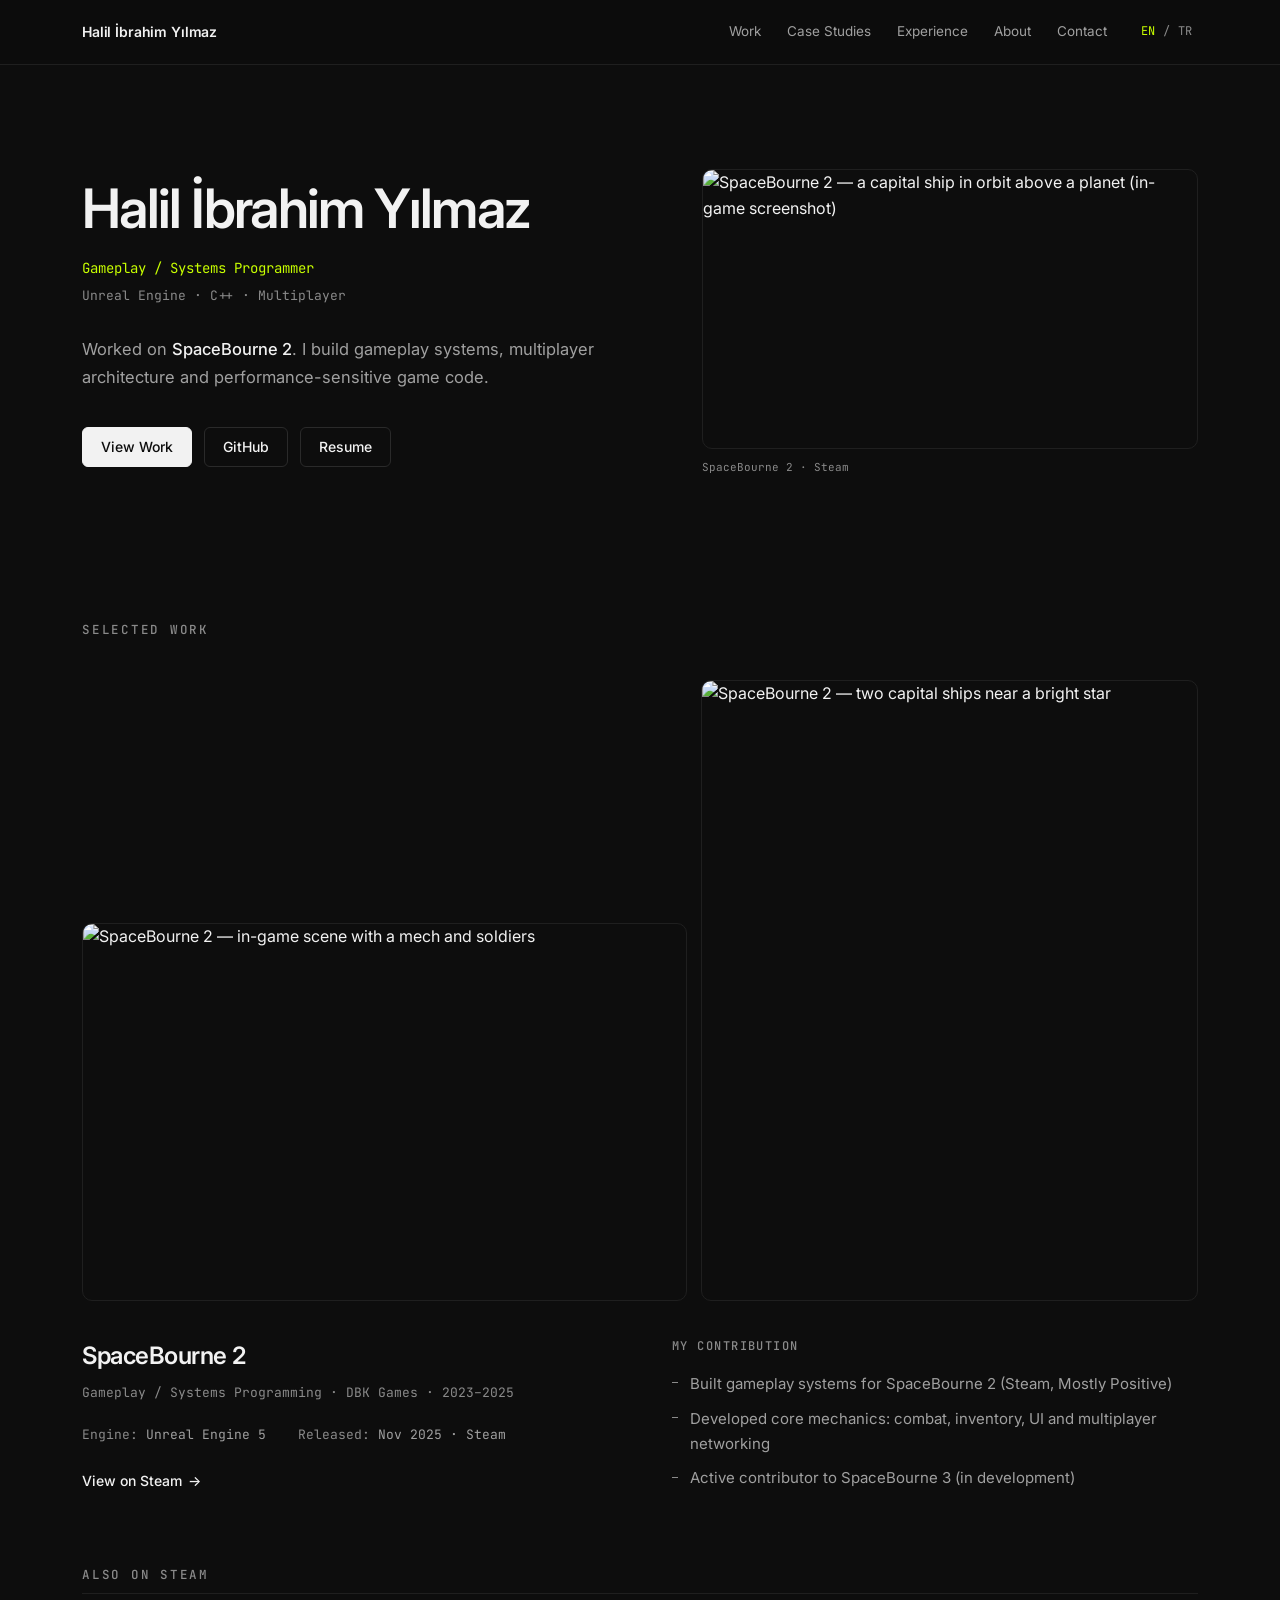
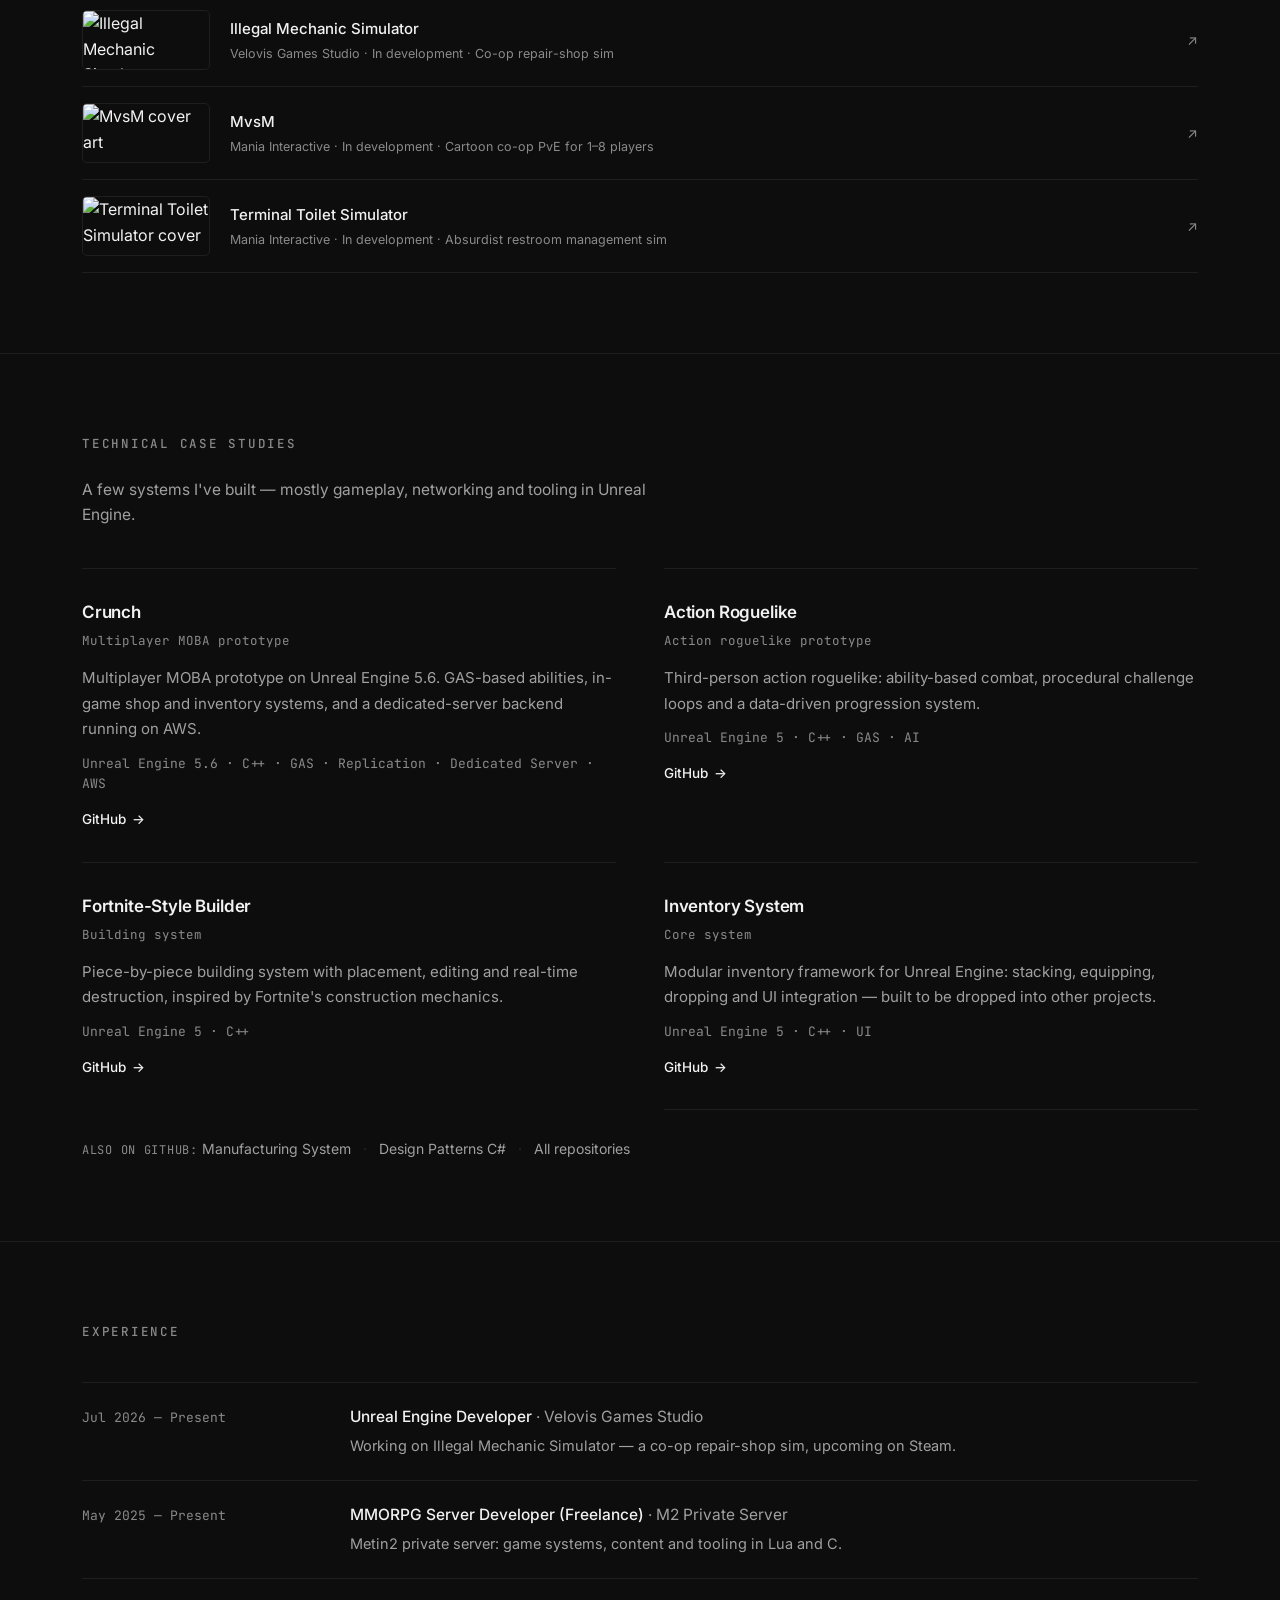
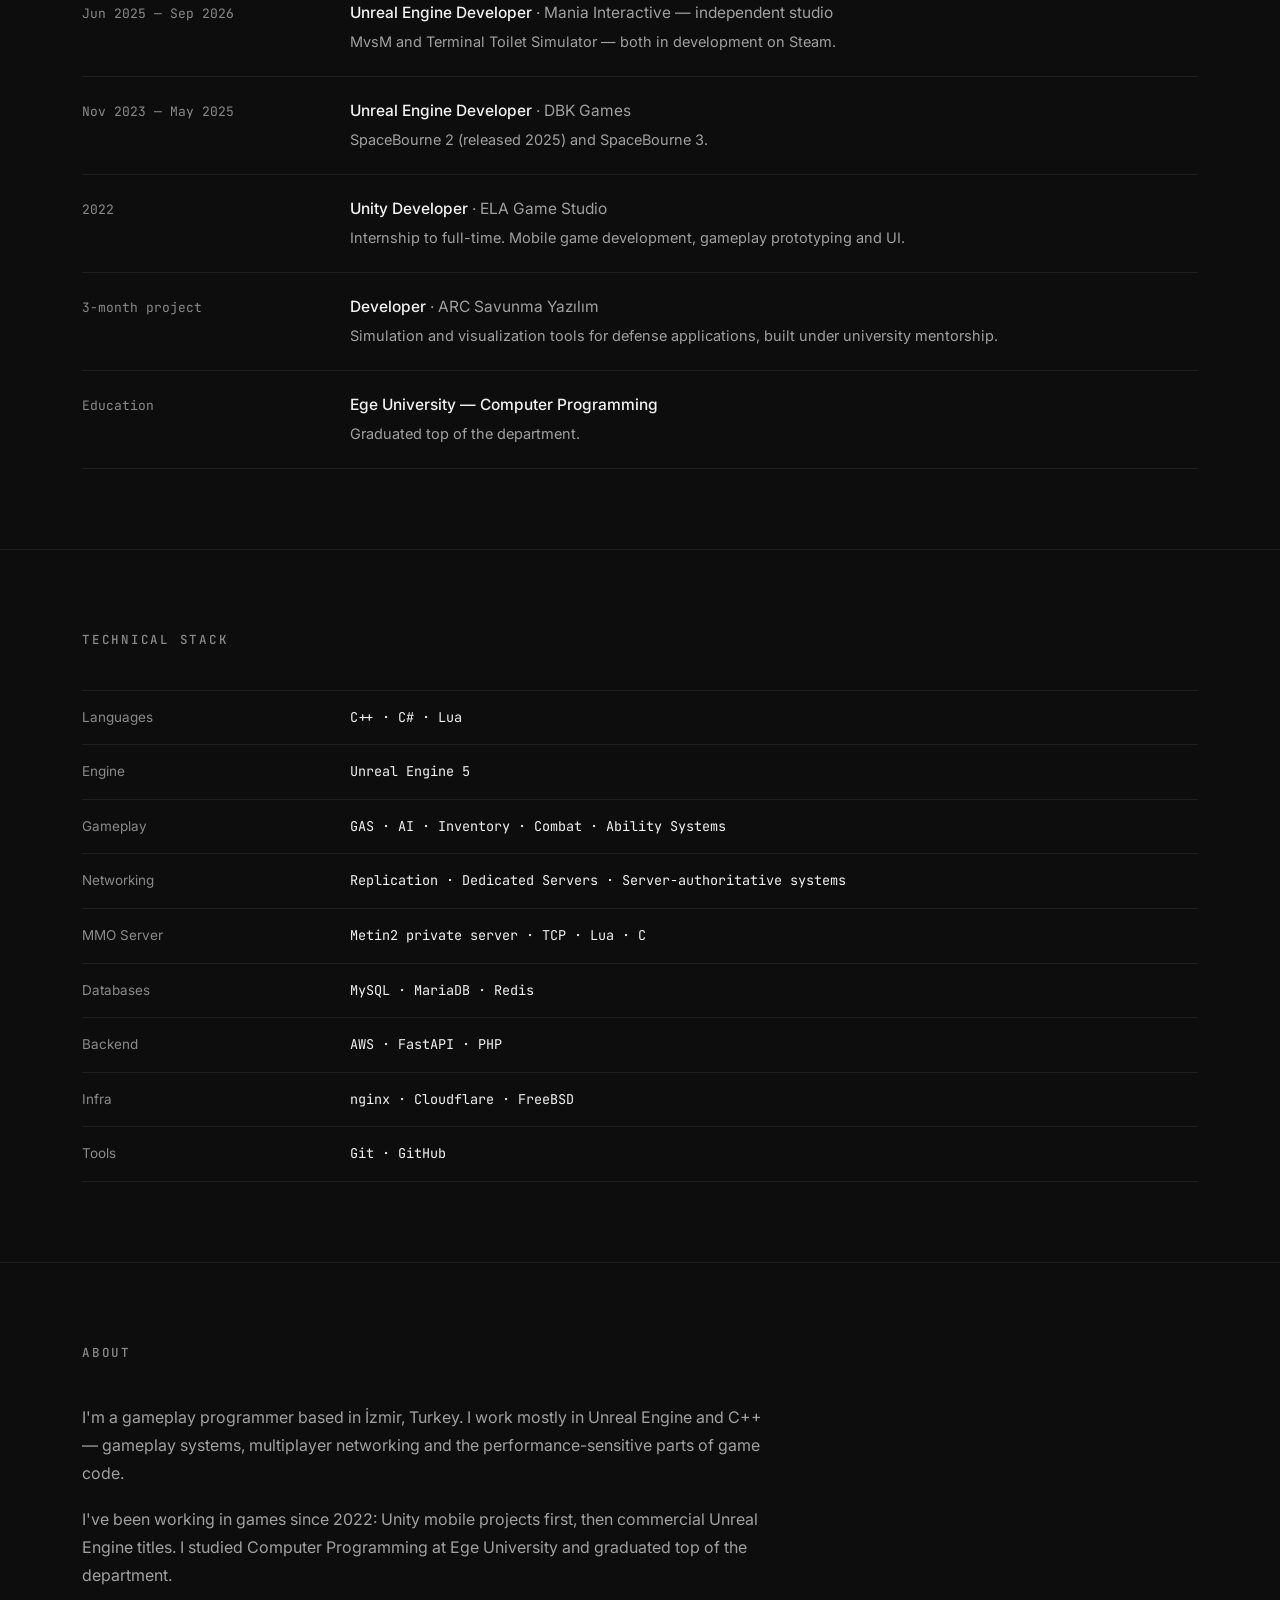
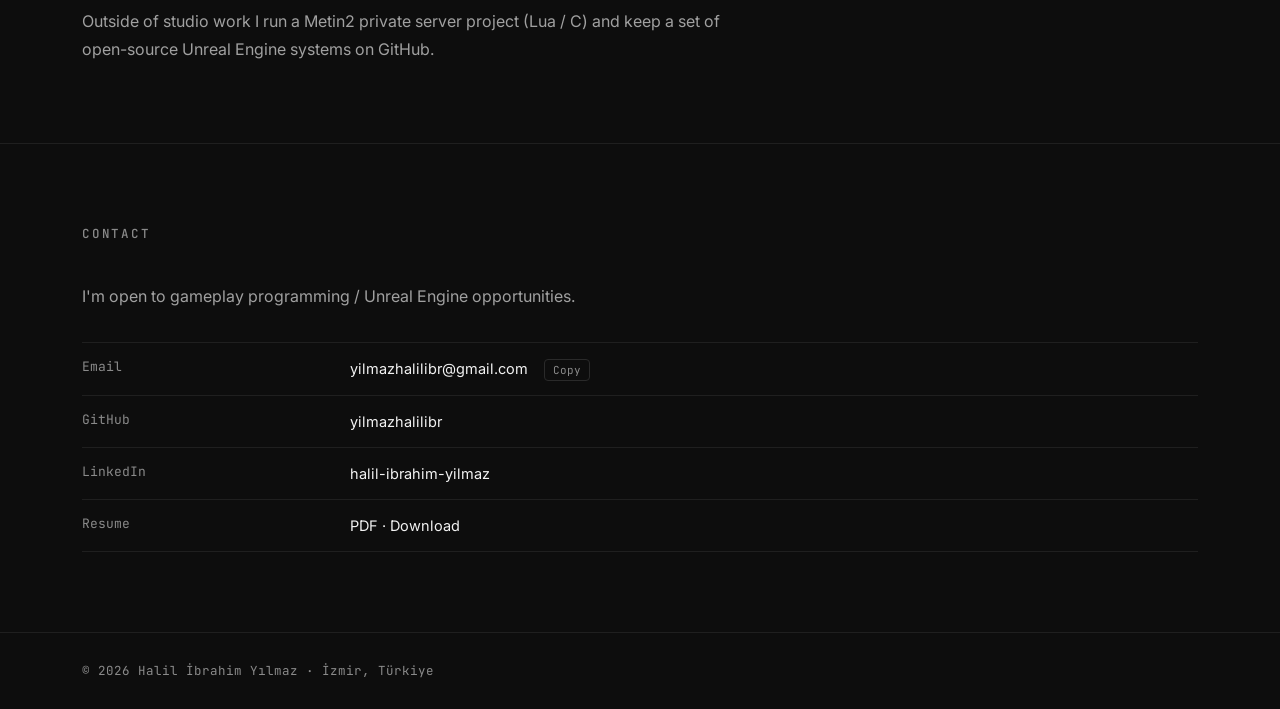
==== index.html @ 13ef5d4c "Polish: SB2 second screenshot, 2-col case grid, hover zoom, JSON-LD, theme-color - Featured work: ma" ====
<!DOCTYPE html>
<html lang="en">
<head>
<meta charset="UTF-8">
<meta name="viewport" content="width=device-width, initial-scale=1.0">
<meta name="theme-color" content="#0D0D0D">
<title>Halil İbrahim Yılmaz — Gameplay Programmer</title>
<meta name="description" content="Gameplay programmer focused on Unreal Engine and C++. Worked on SpaceBourne 2 — gameplay systems, multiplayer networking and performance-sensitive game code.">
<meta property="og:title" content="Halil İbrahim Yılmaz — Gameplay Programmer">
<meta property="og:description" content="Gameplay programmer focused on Unreal Engine and C++. Worked on SpaceBourne 2.">
<meta property="og:type" content="website">
<meta property="og:image" content="https://shared.akamai.steamstatic.com/store_item_assets/steam/apps/1646850/280f8cb615d6b02c93f31e5fdd9c8b34b7b03348/ss_280f8cb615d6b02c93f31e5fdd9c8b34b7b03348.1920x1080.jpg?t=1763489632">
<link rel="icon" href="assets/favicon.ico" sizes="any">
<link rel="icon" type="image/png" sizes="16x16" href="assets/favicon-16.png">
<link rel="icon" type="image/png" sizes="32x32" href="assets/favicon-32.png">
<link rel="icon" type="image/png" sizes="48x48" href="assets/favicon-48.png">
<link rel="icon" type="image/png" href="assets/favicon.png">
<link rel="preconnect" href="https://fonts.googleapis.com">
<link rel="preconnect" href="https://fonts.gstatic.com" crossorigin>
<link href="https://fonts.googleapis.com/css2?family=Inter:wght@400;500;600;700&family=JetBrains+Mono:wght@400;500&display=swap" rel="stylesheet">
<link rel="stylesheet" href="styles.css">
<script type="application/ld+json">
{
  "@context": "https://schema.org",
  "@type": "Person",
  "name": "Halil İbrahim Yılmaz",
  "alternateName": "yilmazhalilibr",
  "url": "https://yilmazhalilibr.github.io/WebSite/",
  "jobTitle": "Gameplay / Systems Programmer",
  "description": "Gameplay programmer focused on Unreal Engine and C++. Worked on SpaceBourne 2 — gameplay systems, multiplayer networking and performance-sensitive game code.",
  "address": { "@type": "PostalAddress", "addressLocality": "İzmir", "addressCountry": "TR" },
  "sameAs": [
    "https://github.com/yilmazhalilibr",
    "https://www.linkedin.com/in/halil-ibrahim-yilmaz-7a4629209/",
    "https://store.steampowered.com/app/1646850/SpaceBourne_2/"
  ],
  "knowsAbout": ["Unreal Engine","C++","Gameplay Systems","Multiplayer Networking","Dedicated Servers","Metin2 Private Server","Lua","MMORPG Server Development"],
  "alumniOf": { "@type": "CollegeOrUniversity", "name": "Ege University" },
  "worksFor": [
    { "@type": "Organization", "name": "Velovis Games Studio" },
    { "@type": "Organization", "name": "Mania Interactive" },
    { "@type": "Organization", "name": "DBK Games" }
  ]
}
</script>
</head>
<body>

<header class="site-header">
  <div class="container header-inner">
    <a class="brand" href="#top"><span class="brand-full">Halil İbrahim Yılmaz</span><span class="brand-short">HIY.</span></a>
    <nav class="site-nav" aria-label="Main">
      <a href="#work" data-i18n="nav_work">Work</a>
      <a href="#projects" class="hide-sm" data-i18n="nav_projects">Case Studies</a>
      <a href="#experience" class="hide-xs" data-i18n="nav_experience">Experience</a>
      <a href="#about" class="hide-sm" data-i18n="nav_about">About</a>
      <a href="#contact" data-i18n="nav_contact">Contact</a>
    </nav>
    <div class="lang-toggle" role="group" aria-label="Language">
      <button type="button" data-lang="en" class="active">EN</button>
      <span aria-hidden="true">/</span>
      <button type="button" data-lang="tr">TR</button>
    </div>
  </div>
</header>

<main id="top">

  <!-- ── HERO ─────────────────────────────────────────────────────────── -->
  <section class="hero">
    <div class="container hero-grid">
      <div class="hero-text">
        <h1>Halil İbrahim Yılmaz</h1>
        <p class="hero-role mono" data-i18n="hero_role">Gameplay / Systems Programmer</p>
        <p class="hero-tech mono" data-i18n="hero_tech">Unreal Engine · C++ · Multiplayer</p>
        <p class="hero-bio" data-i18n="hero_bio">Worked on <strong>SpaceBourne 2</strong>. I build gameplay systems, multiplayer architecture and performance-sensitive game code.</p>
        <div class="hero-actions">
          <a class="btn btn-primary" href="#work" data-i18n="cta_work">View Work</a>
          <a class="btn" href="https://github.com/yilmazhalilibr" target="_blank" rel="noopener">GitHub</a>
          <a class="btn" href="Halil_Ibrahim_YILMAZ_CV.pdf" download data-i18n="cta_resume">Resume</a>
        </div>
      </div>
      <figure class="hero-media">
        <img src="https://shared.akamai.steamstatic.com/store_item_assets/steam/apps/1646850/280f8cb615d6b02c93f31e5fdd9c8b34b7b03348/ss_280f8cb615d6b02c93f31e5fdd9c8b34b7b03348.1920x1080.jpg?t=1763489632"
             width="1920" height="1080" fetchpriority="high" decoding="async"
             alt="SpaceBourne 2 — a capital ship in orbit above a planet (in-game screenshot)">
        <figcaption class="mono">SpaceBourne 2 · Steam</figcaption>
      </figure>
    </div>
  </section>

  <!-- ── SELECTED WORK ────────────────────────────────────────────────── -->
  <section id="work" class="section">
    <div class="container">
      <h2 class="section-label mono" data-i18n="sec_work">Selected Work</h2>

      <article class="featured">
        <figure class="featured-media">
          <img class="fm-main" src="https://shared.akamai.steamstatic.com/store_item_assets/steam/apps/1646850/698686ceae7e4c4a62ace86067d8357656cdf722/ss_698686ceae7e4c4a62ace86067d8357656cdf722.1920x1080.jpg?t=1763489632"
               width="1920" height="1080" loading="lazy" decoding="async"
               alt="SpaceBourne 2 — in-game scene with a mech and soldiers">
          <img class="fm-sub" src="https://shared.akamai.steamstatic.com/store_item_assets/steam/apps/1646850/706c8ac872101e25af3ef3d9da2d03f8870c9cdc/ss_706c8ac872101e25af3ef3d9da2d03f8870c9cdc.1920x1080.jpg?t=1763489632"
               width="1920" height="1080" loading="lazy" decoding="async"
               alt="SpaceBourne 2 — two capital ships near a bright star">
        </figure>
        <div class="featured-body">
          <div class="featured-info">
            <h3>SpaceBourne 2</h3>
            <p class="featured-meta mono" data-i18n="sb2_meta">Gameplay / Systems Programming · DBK Games · 2023–2025</p>
            <dl class="facts">
              <div><dt class="mono" data-i18n="sb2_engine_l">Engine</dt><dd class="mono">Unreal Engine 5</dd></div>
              <div><dt class="mono" data-i18n="sb2_released_l">Released</dt><dd class="mono" data-i18n="sb2_released_v">Nov 2025 · Steam</dd></div>
            </dl>
            <a class="link-arrow" href="https://store.steampowered.com/app/1646850/SpaceBourne_2/" target="_blank" rel="noopener" data-i18n="sb2_link">View on Steam</a>
          </div>
          <div class="contrib">
            <h4 class="mono" data-i18n="sb2_contrib_head">My contribution</h4>
            <ul>
              <li data-i18n="sb2_c1">Built gameplay systems for SpaceBourne 2 (Steam, Mostly Positive)</li>
              <li data-i18n="sb2_c2">Developed core mechanics: combat, inventory, UI and multiplayer networking</li>
              <li data-i18n="sb2_c3">Active contributor to SpaceBourne 3 (in development)</li>
            </ul>
          </div>
        </div>
      </article>

      <h3 class="subhead mono" data-i18n="also_head">Also on Steam</h3>
      <ul class="title-list">
        <li>
          <a href="https://store.steampowered.com/app/4973030/Illegal_Mechanic_Simulator/" target="_blank" rel="noopener">
            <img src="https://shared.akamai.steamstatic.com/store_item_assets/steam/apps/4973030/8934e89377566cc130dd0373a39d4a4f5fb45e88/header.jpg?t=1785529295"
                 width="460" height="215" loading="lazy" decoding="async" alt="Illegal Mechanic Simulator cover art">
            <span>
              <span class="tl-name">Illegal Mechanic Simulator</span>
              <span class="tl-meta" data-i18n="ims_meta">Velovis Games Studio · In development · Co-op repair-shop sim</span>
            </span>
            <span class="tl-arrow" aria-hidden="true">↗</span>
          </a>
        </li>
        <li>
          <a href="https://store.steampowered.com/app/1289320/MvsM/" target="_blank" rel="noopener">
            <img src="https://shared.fastly.steamstatic.com/store_item_assets/steam/apps/1289320/header.jpg?t=1759434138"
                 width="460" height="215" loading="lazy" decoding="async" alt="MvsM cover art">
            <span>
              <span class="tl-name">MvsM</span>
              <span class="tl-meta" data-i18n="mvsm_meta">Mania Interactive · In development · Cartoon co-op PvE for 1–8 players</span>
            </span>
            <span class="tl-arrow" aria-hidden="true">↗</span>
          </a>
        </li>
        <li>
          <a href="https://store.steampowered.com/app/3314740/Terminal_Toilet_Simulator/" target="_blank" rel="noopener">
            <img src="https://shared.fastly.steamstatic.com/store_item_assets/steam/apps/3314740/fca627860815ad95f1a17a75e7100dea9e26b405/header.jpg?t=1760650003"
                 width="460" height="215" loading="lazy" decoding="async" alt="Terminal Toilet Simulator cover art">
            <span>
              <span class="tl-name">Terminal Toilet Simulator</span>
              <span class="tl-meta" data-i18n="tts_meta">Mania Interactive · In development · Absurdist restroom management sim</span>
            </span>
            <span class="tl-arrow" aria-hidden="true">↗</span>
          </a>
        </li>
      </ul>
    </div>
  </section>

  <!-- ── TECHNICAL CASE STUDIES ───────────────────────────────────────── -->
  <section id="projects" class="section">
    <div class="container">
      <h2 class="section-label mono" data-i18n="sec_cases">Technical Case Studies</h2>
      <p class="cases-intro" data-i18n="cases_intro">A few systems I've built — mostly gameplay, networking and tooling in Unreal Engine.</p>
      <div class="cases-grid">

      <article class="case">
        <div class="case-head">
          <h3>Crunch</h3>
          <p class="case-cat mono" data-i18n="case_cat_1">Multiplayer MOBA prototype</p>
        </div>
        <div class="case-body">
          <p class="case-desc" data-i18n="case_d1">Multiplayer MOBA prototype on Unreal Engine 5.6. GAS-based abilities, in-game shop and inventory systems, and a dedicated-server backend running on AWS.</p>
          <p class="case-tech mono">Unreal Engine 5.6 · C++ · GAS · Replication · Dedicated Server · AWS</p>
          <a class="link-arrow" href="https://github.com/yilmazhalilibr/Crunch" target="_blank" rel="noopener">GitHub</a>
        </div>
      </article>

      <article class="case">
        <div class="case-head">
          <h3>Action Roguelike</h3>
          <p class="case-cat mono" data-i18n="case_cat_2">Action roguelike prototype</p>
        </div>
        <div class="case-body">
          <p class="case-desc" data-i18n="case_d2">Third-person action roguelike: ability-based combat, procedural challenge loops and a data-driven progression system.</p>
          <p class="case-tech mono">Unreal Engine 5 · C++ · GAS · AI</p>
          <a class="link-arrow" href="https://github.com/yilmazhalilibr/Unreal_ActionRoguelike" target="_blank" rel="noopener">GitHub</a>
        </div>
      </article>

      <article class="case">
        <div class="case-head">
          <h3>Fortnite-Style Builder</h3>
          <p class="case-cat mono" data-i18n="case_cat_3">Building system</p>
        </div>
        <div class="case-body">
          <p class="case-desc" data-i18n="case_d3">Piece-by-piece building system with placement, editing and real-time destruction, inspired by Fortnite's construction mechanics.</p>
          <p class="case-tech mono">Unreal Engine 5 · C++</p>
          <a class="link-arrow" href="https://github.com/yilmazhalilibr/Unreal_Building" target="_blank" rel="noopener">GitHub</a>
        </div>
      </article>

      <article class="case">
        <div class="case-head">
          <h3>Inventory System</h3>
          <p class="case-cat mono" data-i18n="case_cat_4">Core system</p>
        </div>
        <div class="case-body">
          <p class="case-desc" data-i18n="case_d4">Modular inventory framework for Unreal Engine: stacking, equipping, dropping and UI integration — built to be dropped into other projects.</p>
          <p class="case-tech mono">Unreal Engine 5 · C++ · UI</p>
          <a class="link-arrow" href="https://github.com/yilmazhalilibr/Unreal_Inventory" target="_blank" rel="noopener">GitHub</a>
        </div>
      </article>
      </div>

      <p class="more">
        <span class="mono" data-i18n="more_label">Also on GitHub:</span>
        <a href="https://github.com/yilmazhalilibr/Unreal_ManufactureRepo" target="_blank" rel="noopener" data-i18n="more_1">Manufacturing System</a>
        <span aria-hidden="true">·</span>
        <a href="https://github.com/yilmazhalilibr/DesignPatterns" target="_blank" rel="noopener" data-i18n="more_2">Design Patterns C#</a>
        <span aria-hidden="true">·</span>
        <a href="https://github.com/yilmazhalilibr?tab=repositories" target="_blank" rel="noopener" data-i18n="more_all">All repositories</a>
      </p>
    </div>
  </section>

  <!-- ── EXPERIENCE ───────────────────────────────────────────────────── -->
  <section id="experience" class="section">
    <div class="container">
      <h2 class="section-label mono" data-i18n="sec_xp">Experience</h2>
      <ul class="xp-list">
        <li class="xp">
          <p class="xp-when mono" data-i18n="xp1_when">Jul 2026 — Present</p>
          <div>
            <h3 class="xp-role"><span data-i18n="xp1_role">Unreal Engine Developer</span> <span class="org">· <span data-i18n="xp1_org">Velovis Games Studio</span></span></h3>
            <p class="xp-desc" data-i18n="xp1_desc">Working on Illegal Mechanic Simulator — a co-op repair-shop sim, upcoming on Steam.</p>
          </div>
        </li>
        <li class="xp">
          <p class="xp-when mono" data-i18n="xp2_when">May 2025 — Present</p>
          <div>
            <h3 class="xp-role"><span data-i18n="xp2_role">MMORPG Server Developer (Freelance)</span> <span class="org">· <span data-i18n="xp2_org">M2 Private Server</span></span></h3>
            <p class="xp-desc" data-i18n="xp2_desc">Metin2 private server: game systems, content and tooling in Lua and C.</p>
          </div>
        </li>
        <li class="xp">
          <p class="xp-when mono" data-i18n="xp3_when">Jun 2025 — Sep 2026</p>
          <div>
            <h3 class="xp-role"><span data-i18n="xp3_role">Unreal Engine Developer</span> <span class="org">· <span data-i18n="xp3_org">Mania Interactive — independent studio</span></span></h3>
            <p class="xp-desc" data-i18n="xp3_desc">MvsM and Terminal Toilet Simulator — both in development on Steam.</p>
          </div>
        </li>
        <li class="xp">
          <p class="xp-when mono" data-i18n="xp4_when">Nov 2023 — May 2025</p>
          <div>
            <h3 class="xp-role"><span data-i18n="xp4_role">Unreal Engine Developer</span> <span class="org">· <span data-i18n="xp4_org">DBK Games</span></span></h3>
            <p class="xp-desc" data-i18n="xp4_desc">SpaceBourne 2 (released 2025) and SpaceBourne 3.</p>
          </div>
        </li>
        <li class="xp">
          <p class="xp-when mono">2022</p>
          <div>
            <h3 class="xp-role"><span data-i18n="xp5_role">Unity Developer</span> <span class="org">· <span data-i18n="xp5_org">ELA Game Studio</span></span></h3>
            <p class="xp-desc" data-i18n="xp5_desc">Internship to full-time. Mobile game development, gameplay prototyping and UI.</p>
          </div>
        </li>
        <li class="xp">
          <p class="xp-when mono" data-i18n="xp6_when">3-month project</p>
          <div>
            <h3 class="xp-role"><span data-i18n="xp6_role">Developer</span> <span class="org">· <span data-i18n="xp6_org">ARC Savunma Yazılım</span></span></h3>
            <p class="xp-desc" data-i18n="xp6_desc">Simulation and visualization tools for defense applications, built under university mentorship.</p>
          </div>
        </li>
        <li class="xp">
          <p class="xp-when mono" data-i18n="xp_edu_when">Education</p>
          <div>
            <h3 class="xp-role"><span data-i18n="xp_edu_role">Ege University — Computer Programming</span></h3>
            <p class="xp-desc" data-i18n="xp_edu_desc">Graduated top of the department.</p>
          </div>
        </li>
      </ul>
    </div>
  </section>

  <!-- ── TECHNICAL STACK ──────────────────────────────────────────────── -->
  <section id="stack" class="section">
    <div class="container">
      <h2 class="section-label mono" data-i18n="sec_stack">Technical Stack</h2>
      <dl class="stack">
        <div><dt data-i18n="stack_lang">Languages</dt><dd class="mono">C++ · C# · Lua</dd></div>
        <div><dt data-i18n="stack_engine">Engine</dt><dd class="mono">Unreal Engine 5</dd></div>
        <div><dt data-i18n="stack_gameplay">Gameplay</dt><dd class="mono">GAS · AI · Inventory · Combat · Ability Systems</dd></div>
        <div><dt data-i18n="stack_net">Networking</dt><dd class="mono">Replication · Dedicated Servers · Server-authoritative systems</dd></div>
        <div><dt data-i18n="stack_mmo">MMO Server</dt><dd class="mono">Metin2 private server · TCP · Lua · C</dd></div>
        <div><dt data-i18n="stack_db">Databases</dt><dd class="mono">MySQL · MariaDB · Redis</dd></div>
        <div><dt data-i18n="stack_backend">Backend</dt><dd class="mono">AWS · FastAPI · PHP</dd></div>
        <div><dt data-i18n="stack_infra">Infra</dt><dd class="mono">nginx · Cloudflare · FreeBSD</dd></div>
        <div><dt data-i18n="stack_tools">Tools</dt><dd class="mono">Git · GitHub</dd></div>
      </dl>
    </div>
  </section>

  <!-- ── ABOUT ────────────────────────────────────────────────────────── -->
  <section id="about" class="section">
    <div class="container">
      <h2 class="section-label mono" data-i18n="sec_about">About</h2>
      <div class="about">
        <p data-i18n="about_p1">I'm a gameplay programmer based in İzmir, Turkey. I work mostly in Unreal Engine and C++ — gameplay systems, multiplayer networking and the performance-sensitive parts of game code.</p>
        <p data-i18n="about_p2">I've been working in games since 2022: Unity mobile projects first, then commercial Unreal Engine titles. I studied Computer Programming at Ege University and graduated top of the department.</p>
        <p data-i18n="about_p3">Outside of studio work I run a Metin2 private server project (Lua / C) and keep a set of open-source Unreal Engine systems on GitHub.</p>
      </div>
    </div>
  </section>

  <!-- ── CONTACT ──────────────────────────────────────────────────────── -->
  <section id="contact" class="section">
    <div class="container">
      <h2 class="section-label mono" data-i18n="sec_contact">Contact</h2>
      <p class="contact-intro" data-i18n="contact_intro">I'm open to gameplay programming / Unreal Engine opportunities.</p>
      <ul class="contact-list">
        <li>
          <span class="lbl mono" data-i18n="contact_email">Email</span>
          <span class="val"><a href="mailto:yilmazhalilibr@gmail.com">yilmazhalilibr@gmail.com</a>
            <button type="button" id="copy-email" class="copy-btn mono" data-i18n="copy_btn">Copy</button></span>
        </li>
        <li>
          <span class="lbl mono">GitHub</span>
          <span class="val"><a href="https://github.com/yilmazhalilibr" target="_blank" rel="noopener">yilmazhalilibr</a></span>
        </li>
        <li>
          <span class="lbl mono">LinkedIn</span>
          <span class="val"><a href="https://www.linkedin.com/in/halil-ibrahim-yilmaz-7a4629209/" target="_blank" rel="noopener">halil-ibrahim-yilmaz</a></span>
        </li>
        <li>
          <span class="lbl mono" data-i18n="contact_resume">Resume</span>
          <span class="val"><a href="Halil_Ibrahim_YILMAZ_CV.pdf" download data-i18n="resume_val">PDF · Download</a></span>
        </li>
      </ul>
    </div>
  </section>

</main>

<footer class="site-footer">
  <div class="container">
    <p class="mono">© 2026 Halil İbrahim Yılmaz · İzmir, Türkiye</p>
  </div>
</footer>

<script src="script.js"></script>
</body>
</html>
---- styles.css ----
/* ==========================================================================
   Halil İbrahim Yılmaz — portfolio
   Minimal, dark, editorial. Single accent, hairlines, generous whitespace.
   ========================================================================== */

*, *::before, *::after { box-sizing: border-box; margin: 0; padding: 0; }

:root {
  --bg: #0D0D0D;
  --surface: #141414;
  --line: #1F1F1F;
  --line-strong: #2A2A2A;
  --text: #F2F2F2;
  --text-2: #A0A0A0;
  --text-3: #8A8A8A;
  --accent: #C8FF00;
  --font-sans: 'Inter', system-ui, -apple-system, 'Segoe UI', sans-serif;
  --font-mono: 'JetBrains Mono', ui-monospace, 'SF Mono', Consolas, monospace;
  --w: 1180px;
  --pad: 32px;
}

html { scroll-behavior: smooth; scroll-padding-top: 80px; }

body {
  background: var(--bg);
  color: var(--text);
  font-family: var(--font-sans);
  font-size: 16px;
  line-height: 1.6;
  -webkit-font-smoothing: antialiased;
  text-rendering: optimizeLegibility;
}

.mono { font-family: var(--font-mono); }

.container { max-width: var(--w); margin: 0 auto; padding: 0 var(--pad); }

img { max-width: 100%; height: auto; }

a { color: inherit; }

:focus-visible { outline: 2px solid var(--accent); outline-offset: 2px; border-radius: 2px; }

/* ── Header ─────────────────────────────────────────────────────────── */

.site-header {
  position: sticky; top: 0; z-index: 50;
  background: rgba(13, 13, 13, 0.82);
  -webkit-backdrop-filter: blur(10px);
  backdrop-filter: blur(10px);
  border-bottom: 1px solid var(--line);
}

.header-inner { display: flex; align-items: center; gap: 28px; height: 64px; }

.brand {
  font-size: 14px; font-weight: 600; letter-spacing: -0.01em;
  color: var(--text); text-decoration: none; white-space: nowrap;
}

.brand-short { display: none; }

.site-nav { display: flex; gap: 26px; margin-left: auto; }

.site-nav a {
  font-size: 13.5px; color: var(--text-2); text-decoration: none;
  transition: color 0.15s;
}
.site-nav a:hover { color: var(--text); }

.lang-toggle {
  display: flex; align-items: center; gap: 2px;
  font-family: var(--font-mono); font-size: 12px; color: var(--text-3);
}
.lang-toggle button {
  background: none; border: none; color: inherit; font: inherit;
  padding: 4px 6px; cursor: pointer; border-radius: 4px;
}
.lang-toggle button:hover { color: var(--text); }
.lang-toggle button.active { color: var(--accent); }

/* ── Hero ───────────────────────────────────────────────────────────── */

.hero { padding: 104px 0 64px; }

.hero-grid { display: grid; grid-template-columns: 1.05fr 0.95fr; gap: 72px; align-items: center; }

.hero h1 {
  font-size: clamp(2.3rem, 4.6vw, 3.4rem);
  font-weight: 600; letter-spacing: -0.03em; line-height: 1.08;
  margin-bottom: 20px;
}

.hero-role { font-size: 14px; color: var(--accent); margin-bottom: 6px; }
.hero-tech { font-size: 13px; color: var(--text-3); margin-bottom: 28px; }

.hero-bio {
  font-size: 16.5px; color: var(--text-2); line-height: 1.7;
  max-width: 52ch; margin-bottom: 36px;
}
.hero-bio strong { color: var(--text); font-weight: 500; }

.hero-actions { display: flex; flex-wrap: wrap; gap: 12px; }

.btn {
  display: inline-flex; align-items: center; height: 40px; padding: 0 18px;
  border-radius: 6px; border: 1px solid var(--line-strong);
  color: var(--text); font-size: 14px; font-weight: 500; text-decoration: none;
  transition: border-color 0.15s, background 0.15s;
}
.btn:hover { border-color: #3D3D3D; background: var(--surface); }
.btn-primary { background: var(--text); border-color: var(--text); color: #0D0D0D; }
.btn-primary:hover { background: #FFFFFF; border-color: #FFFFFF; }

.hero-media img {
  display: block; width: 100%; height: auto;
  border: 1px solid var(--line); border-radius: 10px;
}
.hero-media figcaption { margin-top: 10px; font-size: 11px; color: var(--text-3); }

/* Featured media: main image + smaller secondary, subtle hover zoom */
.featured-media { display: grid; grid-template-columns: 1fr 0.82fr; gap: 14px; align-items: end; }
.featured-media img {
  display: block; width: 100%; height: 100%; object-fit: cover;
  border: 1px solid var(--line); border-radius: 10px;
}
.featured-media .fm-main { aspect-ratio: 16 / 10; }
.featured-media .fm-sub { aspect-ratio: 4 / 5; }
@media (hover:hover) {
  .featured-media img { transition: transform 0.6s cubic-bezier(0.2, 0.6, 0.2, 1); }
  .featured-media:hover img { transform: scale(1.03); }
}

/* ── Sections ───────────────────────────────────────────────────────── */

.section { padding: 80px 0; }
.section + .section { border-top: 1px solid var(--line); }

.section-label {
  font-size: 12.5px; font-weight: 500; letter-spacing: 0.14em;
  text-transform: uppercase; color: var(--text-3);
  margin-bottom: 40px;
}

/* ── Featured work ──────────────────────────────────────────────────── */

.featured-media img {
  display: block; width: 100%; height: auto;
  border: 1px solid var(--line); border-radius: 10px;
}

.featured-body {
  display: grid; grid-template-columns: 1fr 1fr; gap: 32px 64px;
  margin-top: 36px;
}

.featured-info h3 { font-size: 24px; font-weight: 600; letter-spacing: -0.02em; margin-bottom: 8px; }

.featured-meta { font-size: 13px; color: var(--text-3); }

.facts { display: flex; flex-wrap: wrap; gap: 10px 32px; margin-top: 20px; }
.facts div { font-size: 13px; }
.facts dt { display: inline; color: var(--text-3); }
.facts dt::after { content: ': '; }
.facts dd { display: inline; color: var(--text-2); }

.contrib h4 {
  font-size: 12px; font-weight: 500; letter-spacing: 0.12em;
  text-transform: uppercase; color: var(--text-3); margin-bottom: 16px;
}
.contrib ul { list-style: none; }
.contrib li {
  position: relative; padding-left: 18px;
  font-size: 15px; color: var(--text-2); line-height: 1.65; margin-bottom: 10px;
}
.contrib li::before {
  content: ''; position: absolute; left: 0; top: 0.68em;
  width: 6px; height: 1px; background: var(--text-3);
}

.link-arrow {
  display: inline-flex; align-items: center; gap: 6px;
  font-size: 14px; font-weight: 500; color: var(--text); text-decoration: none;
  margin-top: 24px; transition: color 0.15s;
}
.link-arrow::after { content: '→'; transition: transform 0.15s; }
.link-arrow:hover { color: var(--accent); }
.link-arrow:hover::after { transform: translateX(3px); }

/* Also on Steam list */

.subhead {
  font-size: 12.5px; font-weight: 500; letter-spacing: 0.14em;
  text-transform: uppercase; color: var(--text-3);
  margin: 64px 0 8px;
}

.title-list { list-style: none; }
.title-list li { border-top: 1px solid var(--line); }
.title-list li:last-child { border-bottom: 1px solid var(--line); }

.title-list a {
  display: flex; align-items: center; gap: 20px;
  padding: 16px 0; text-decoration: none; color: var(--text);
}
.title-list img {
  width: 128px; height: 60px; object-fit: cover;
  border-radius: 5px; border: 1px solid var(--line); flex-shrink: 0;
}
.tl-name { display: block; font-size: 15px; font-weight: 500; transition: color 0.15s; }
.title-list a:hover .tl-name { color: var(--accent); }
.tl-meta { display: block; font-size: 12.5px; color: var(--text-3); margin-top: 3px; }
.tl-arrow { margin-left: auto; color: var(--text-3); font-size: 14px; }

/* ── Case studies ───────────────────────────────────────────────────── */

.cases-intro { font-size: 15.5px; color: var(--text-2); max-width: 62ch; margin: -16px 0 40px; }

.cases-grid { display: grid; grid-template-columns: 1fr 1fr; gap: 0 48px; }
.case {
  padding: 30px 0; border-top: 1px solid var(--line);
}
.case:last-child, .case:nth-last-child(2):last-child { border-bottom: 1px solid var(--line); }

.case-head h3 { font-size: 17px; font-weight: 600; letter-spacing: -0.01em; }
.case-cat { font-size: 12.5px; color: var(--text-3); margin-top: 5px; }
.case-head { margin-bottom: 14px; }

.case-desc { font-size: 15px; color: var(--text-2); line-height: 1.7; max-width: 72ch; }
.case-tech { font-size: 13px; color: var(--text-3); margin-top: 12px; }
.case .link-arrow { margin-top: 14px; font-size: 13.5px; }

.more { margin-top: 28px; font-size: 14px; color: var(--text-3); }
.more .mono { font-size: 12px; letter-spacing: 0.06em; text-transform: uppercase; }
.more a { color: var(--text-2); text-decoration: none; transition: color 0.15s; }
.more a:hover { color: var(--accent); }
.more span[aria-hidden] { margin: 0 8px; color: var(--line-strong); }

/* ── Experience ─────────────────────────────────────────────────────── */

.xp-list { list-style: none; }

.xp {
  display: grid; grid-template-columns: 220px 1fr; gap: 6px 48px;
  padding: 22px 0; border-top: 1px solid var(--line);
}
.xp:last-child { border-bottom: 1px solid var(--line); }

.xp-when { font-size: 13px; color: var(--text-3); padding-top: 3px; }
.xp-role { font-size: 15.5px; font-weight: 500; }
.xp-role .org { color: var(--text-2); font-weight: 400; }
.xp-desc { font-size: 14.5px; color: var(--text-2); margin-top: 5px; }

/* ── Stack ──────────────────────────────────────────────────────────── */

.stack div {
  display: grid; grid-template-columns: 220px 1fr; gap: 6px 48px;
  padding: 16px 0; border-top: 1px solid var(--line);
}
.stack div:last-child { border-bottom: 1px solid var(--line); }
.stack dt { font-size: 13.5px; color: var(--text-3); }
.stack dd { font-size: 13.5px; color: var(--text); }

/* ── About ──────────────────────────────────────────────────────────── */

.about p {
  font-size: 16px; color: var(--text-2); line-height: 1.75;
  max-width: 68ch; margin-bottom: 18px;
}
.about p:last-child { margin-bottom: 0; }

/* ── Contact ────────────────────────────────────────────────────────── */

.contact-intro { font-size: 16px; color: var(--text-2); margin-bottom: 32px; max-width: 56ch; }

.contact-list { list-style: none; }
.contact-list li {
  display: grid; grid-template-columns: 220px 1fr; gap: 6px 48px;
  padding: 14px 0; border-top: 1px solid var(--line);
}
.contact-list li:last-child { border-bottom: 1px solid var(--line); }
.contact-list .lbl { font-size: 13px; color: var(--text-3); }
.contact-list .val { font-size: 14.5px; }
.contact-list a { color: var(--text); text-decoration: none; transition: color 0.15s; }
.contact-list a:hover { color: var(--accent); }

.copy-btn {
  background: none; border: 1px solid var(--line-strong); color: var(--text-3);
  font-size: 11px; padding: 3px 8px; border-radius: 4px; cursor: pointer;
  margin-left: 12px; transition: color 0.15s, border-color 0.15s;
}
.copy-btn:hover { color: var(--text); border-color: #3D3D3D; }
.copy-btn.done { color: var(--accent); border-color: var(--accent); }

/* ── Footer ─────────────────────────────────────────────────────────── */

.site-footer { border-top: 1px solid var(--line); padding: 28px 0; }
.site-footer p { font-size: 12.5px; color: var(--text-3); }

/* ── Responsive ─────────────────────────────────────────────────────── */

@media (max-width: 960px) {
  .hero { padding: 72px 0 64px; }
  .hero-grid { grid-template-columns: 1fr; gap: 44px; }
  .featured-body { grid-template-columns: 1fr; gap: 28px; }
  .cases-grid { grid-template-columns: 1fr; gap: 0; }
  .case, .xp, .stack div, .contact-list li { grid-template-columns: 1fr; gap: 6px; }
  .case { padding: 30px 0; }
  .section { padding: 64px 0; }
  .section-label { margin-bottom: 32px; }
  .cases-intro { margin-bottom: 28px; }
  .subhead { margin-top: 48px; }
}

@media (max-width: 720px) {
  :root { --pad: 20px; }
  .header-inner { gap: 16px; height: 56px; }
  .brand { font-size: 13px; }
  .site-nav { gap: 16px; }
  .site-nav a { font-size: 12.5px; }
  .hide-sm { display: none; }
  .hero h1 { font-size: 2rem; }
  .hero-bio { font-size: 15.5px; }
  .featured-media { grid-template-columns: 1fr; }
  .featured-media .fm-sub { display: none; }
  .title-list img { width: 100px; height: 47px; }
  .title-list a { gap: 14px; }
  .tl-meta { font-size: 12px; }
}

@media (max-width: 520px) {
  .brand-full { display: none; }
  .brand-short { display: inline; }
  .hide-xs { display: none; }
  .site-nav { gap: 14px; }
}

/* ── Motion preferences ─────────────────────────────────────────────── */

@media (prefers-reduced-motion: reduce) {
  html { scroll-behavior: auto; }
  *, *::before, *::after { transition: none !important; animation: none !important; }
}
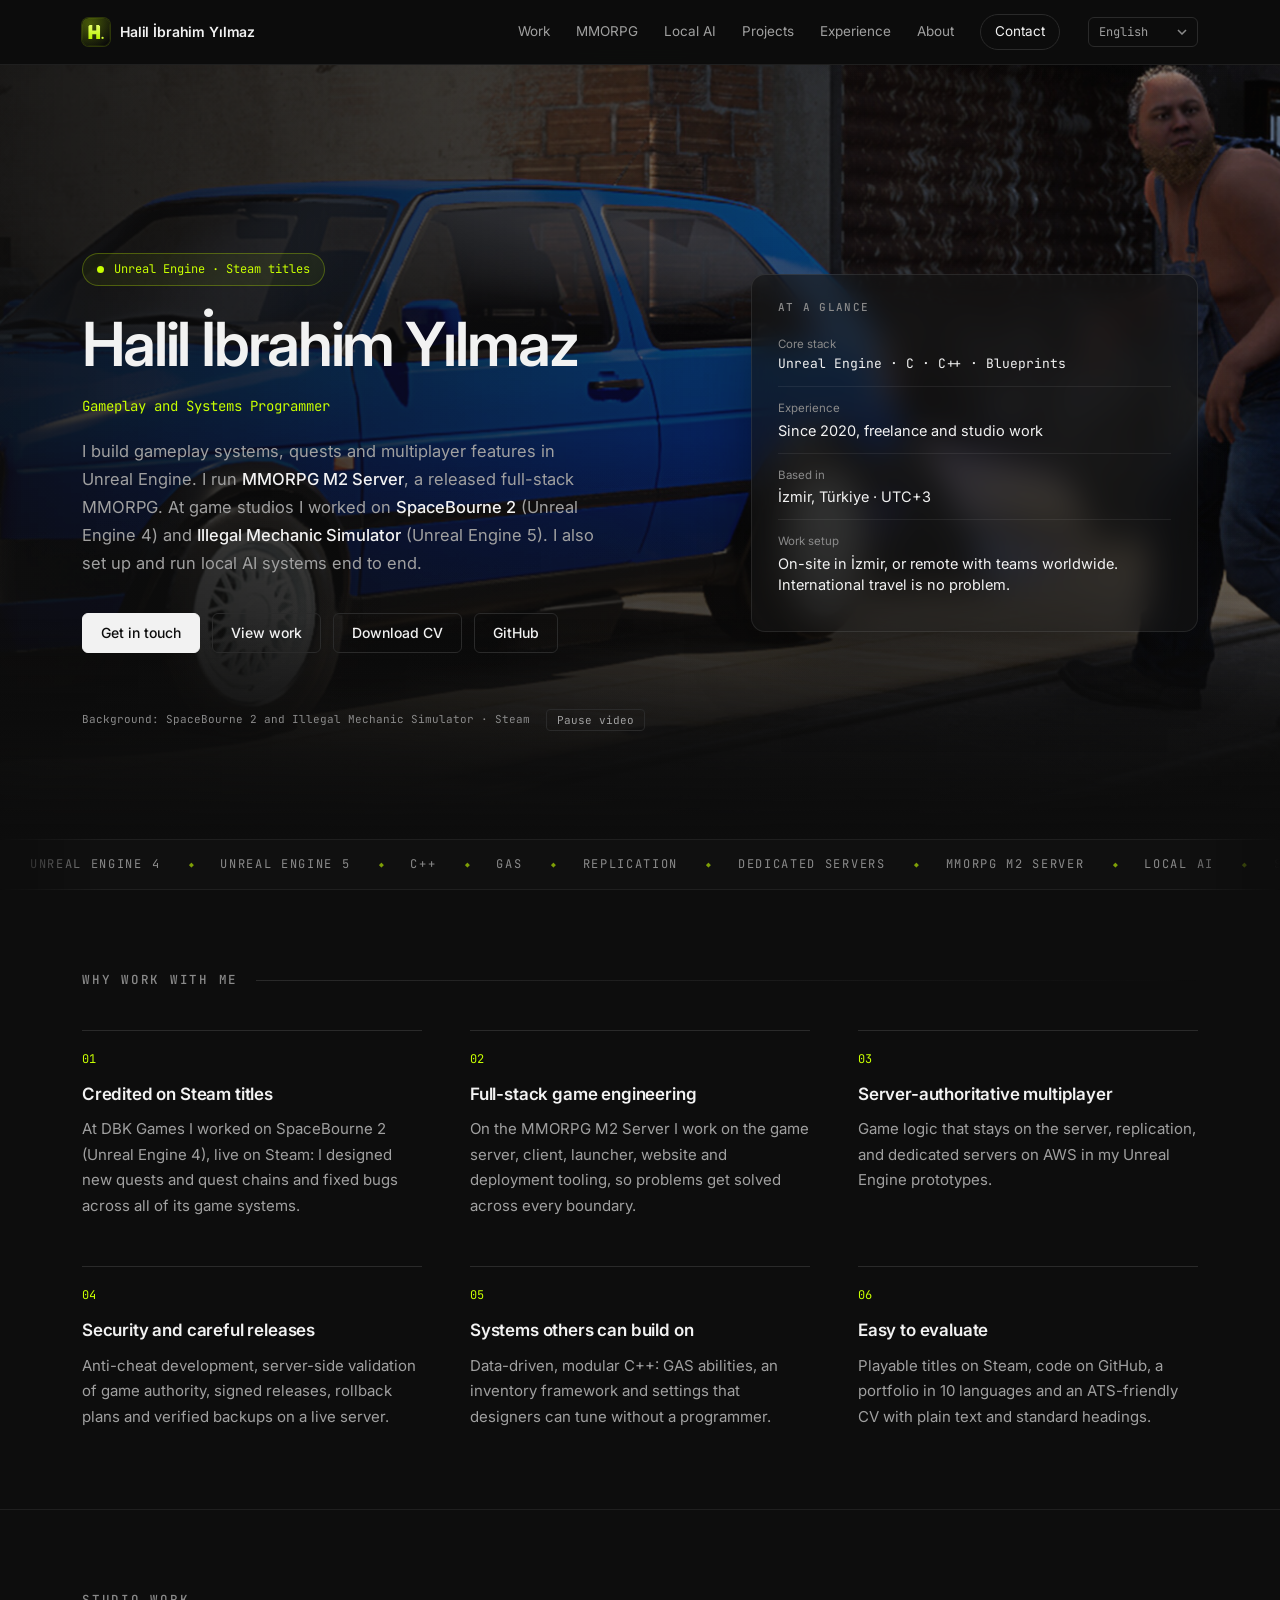
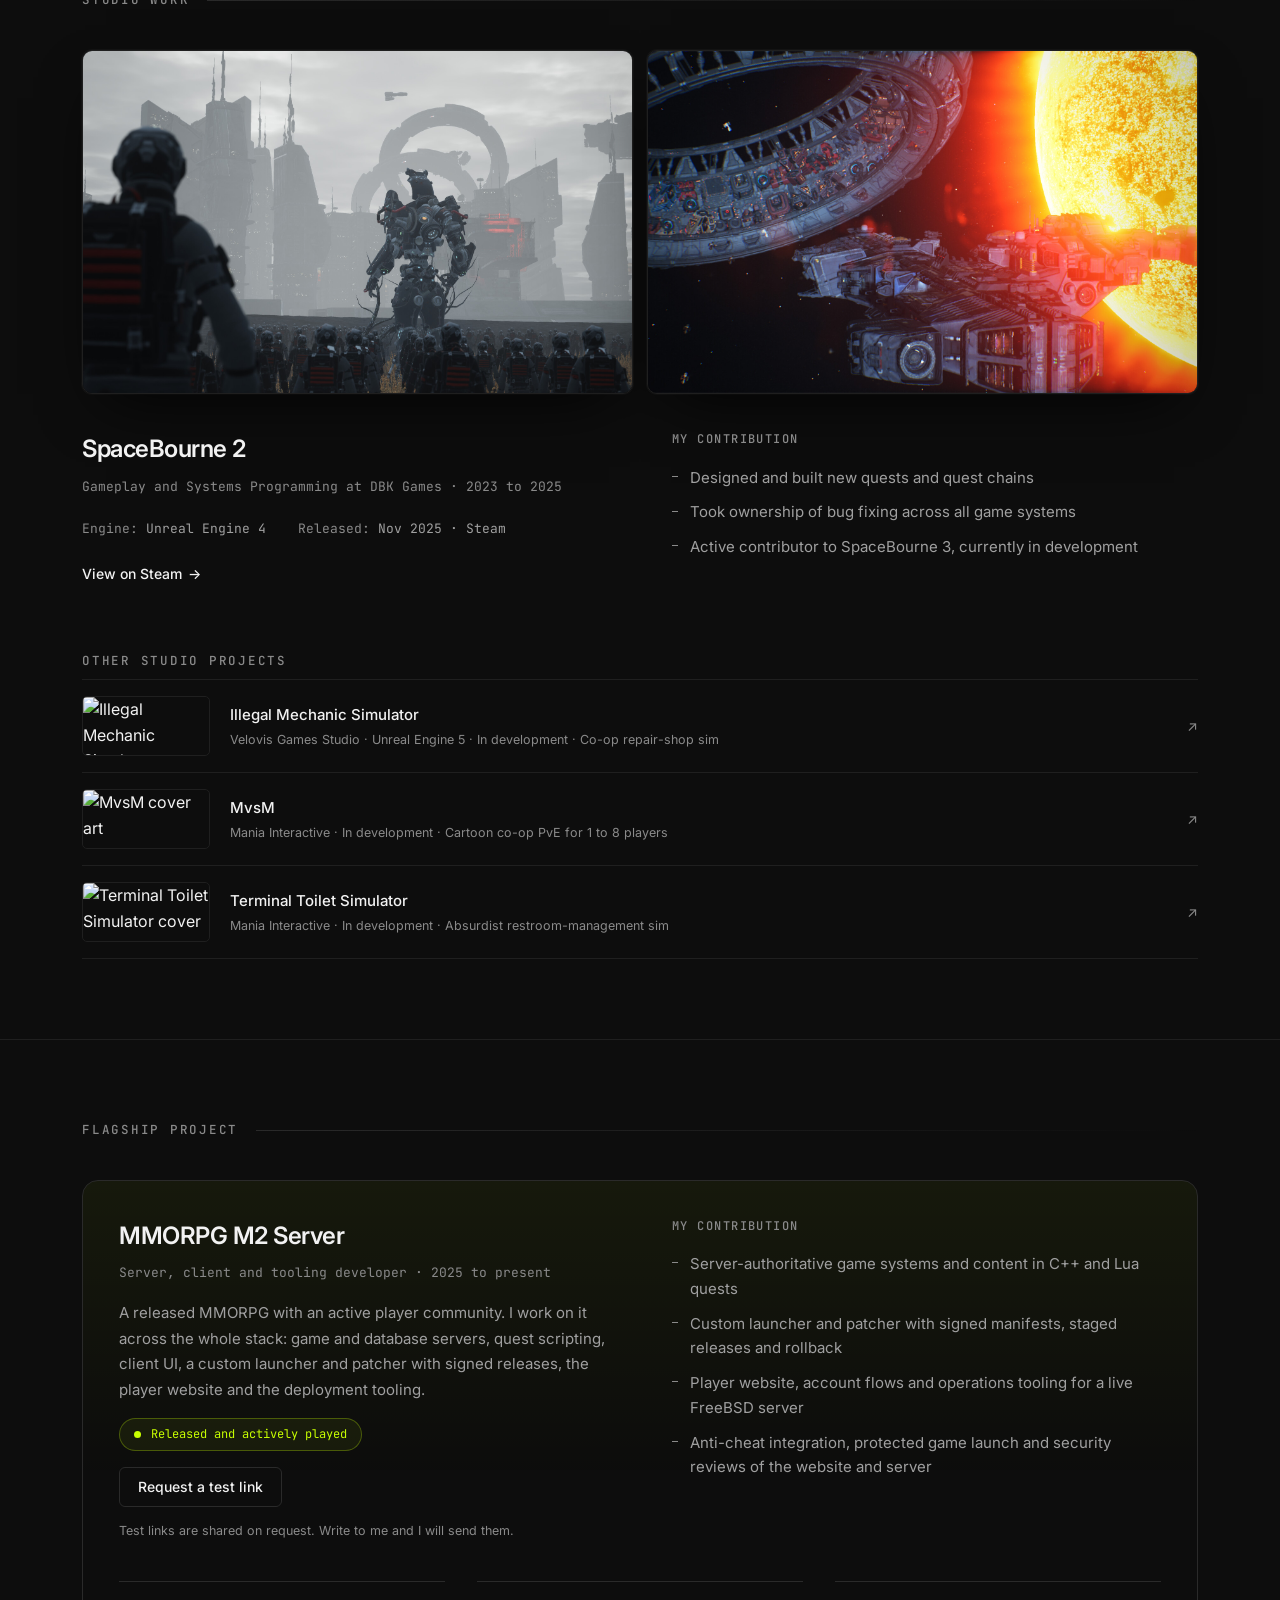
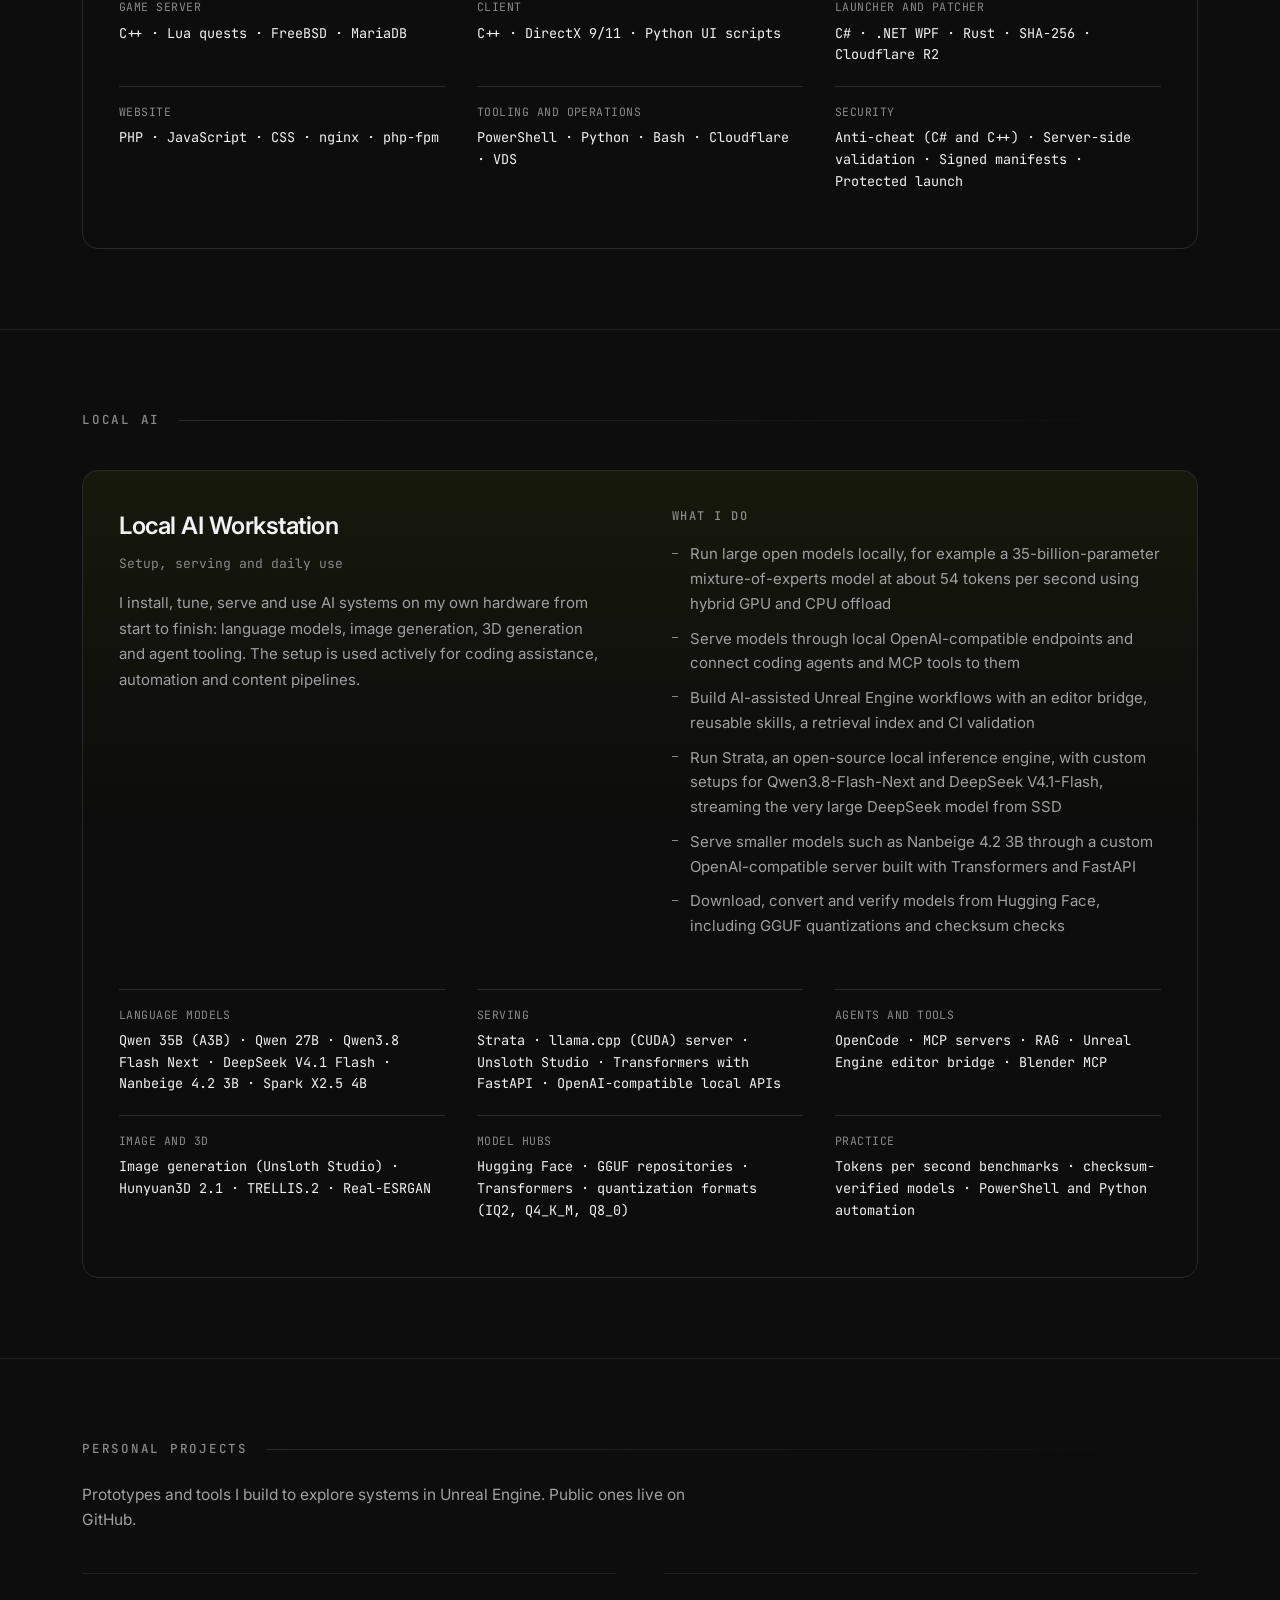
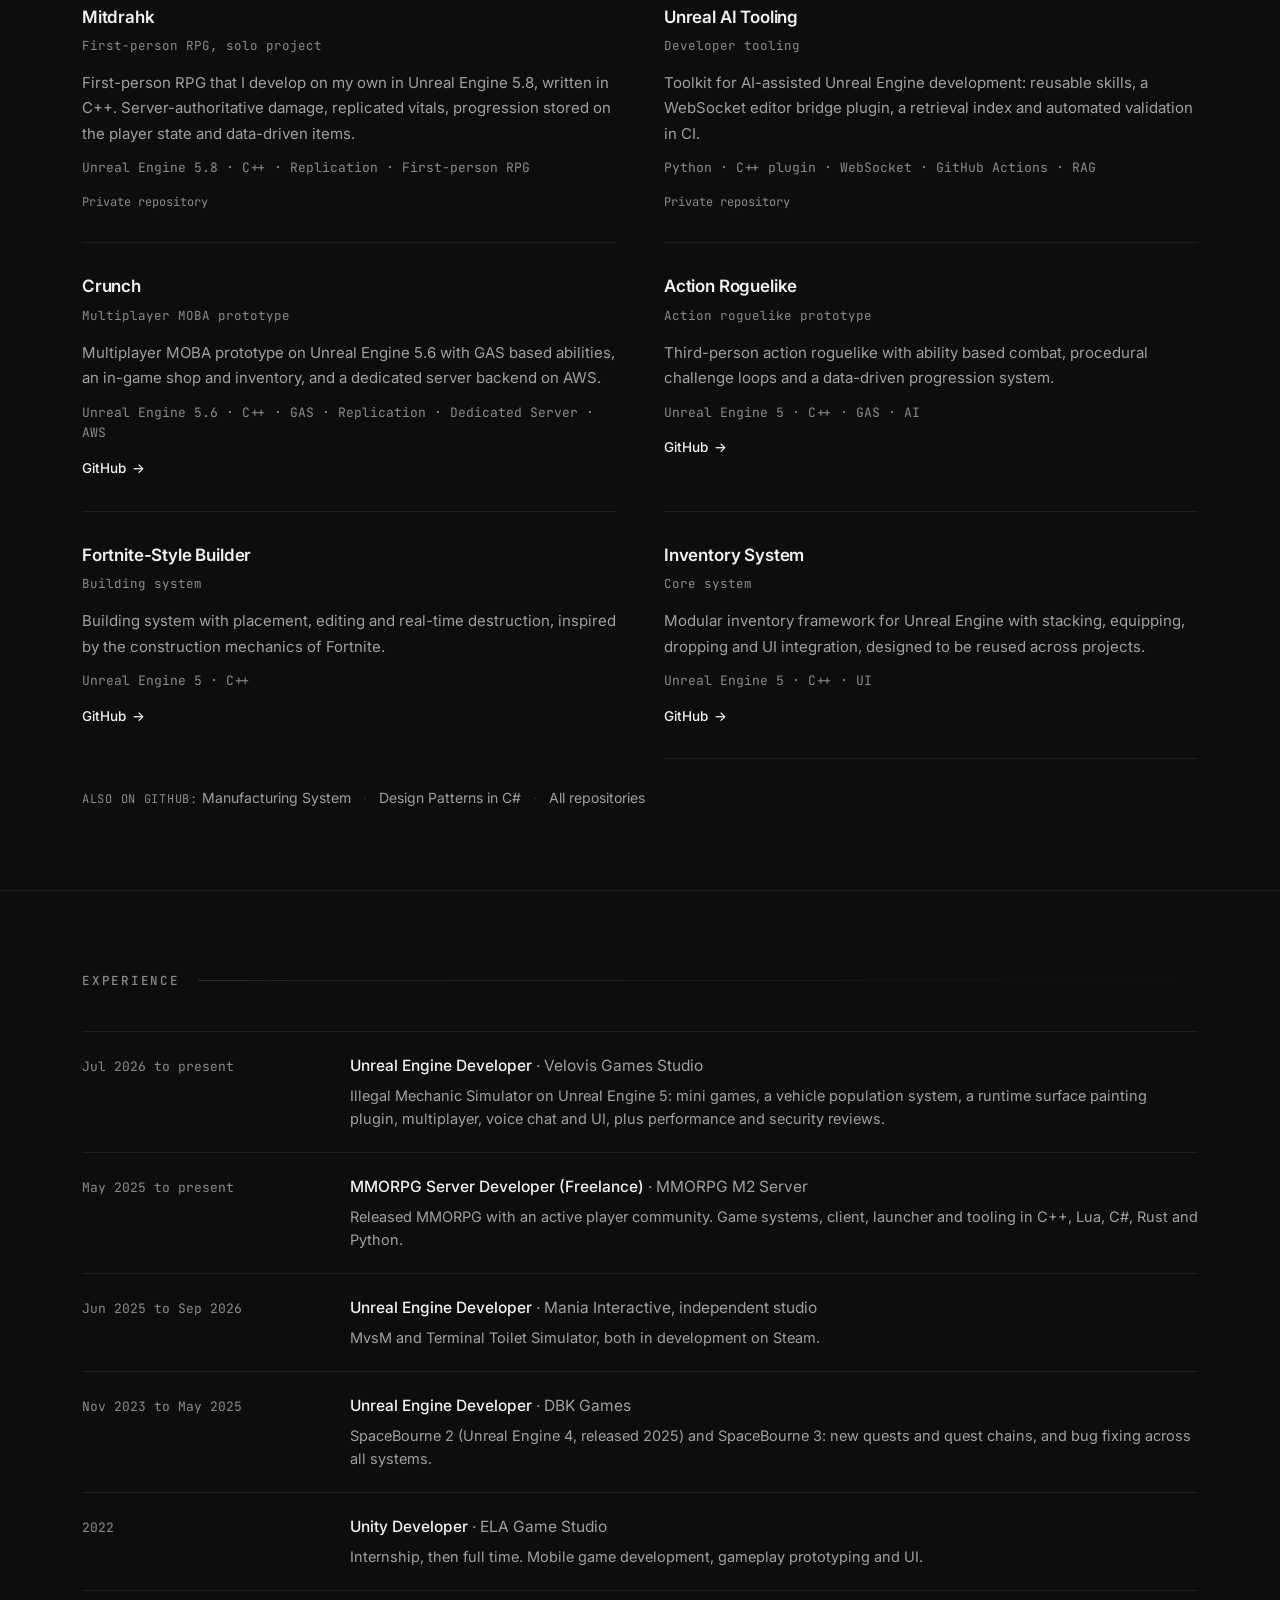
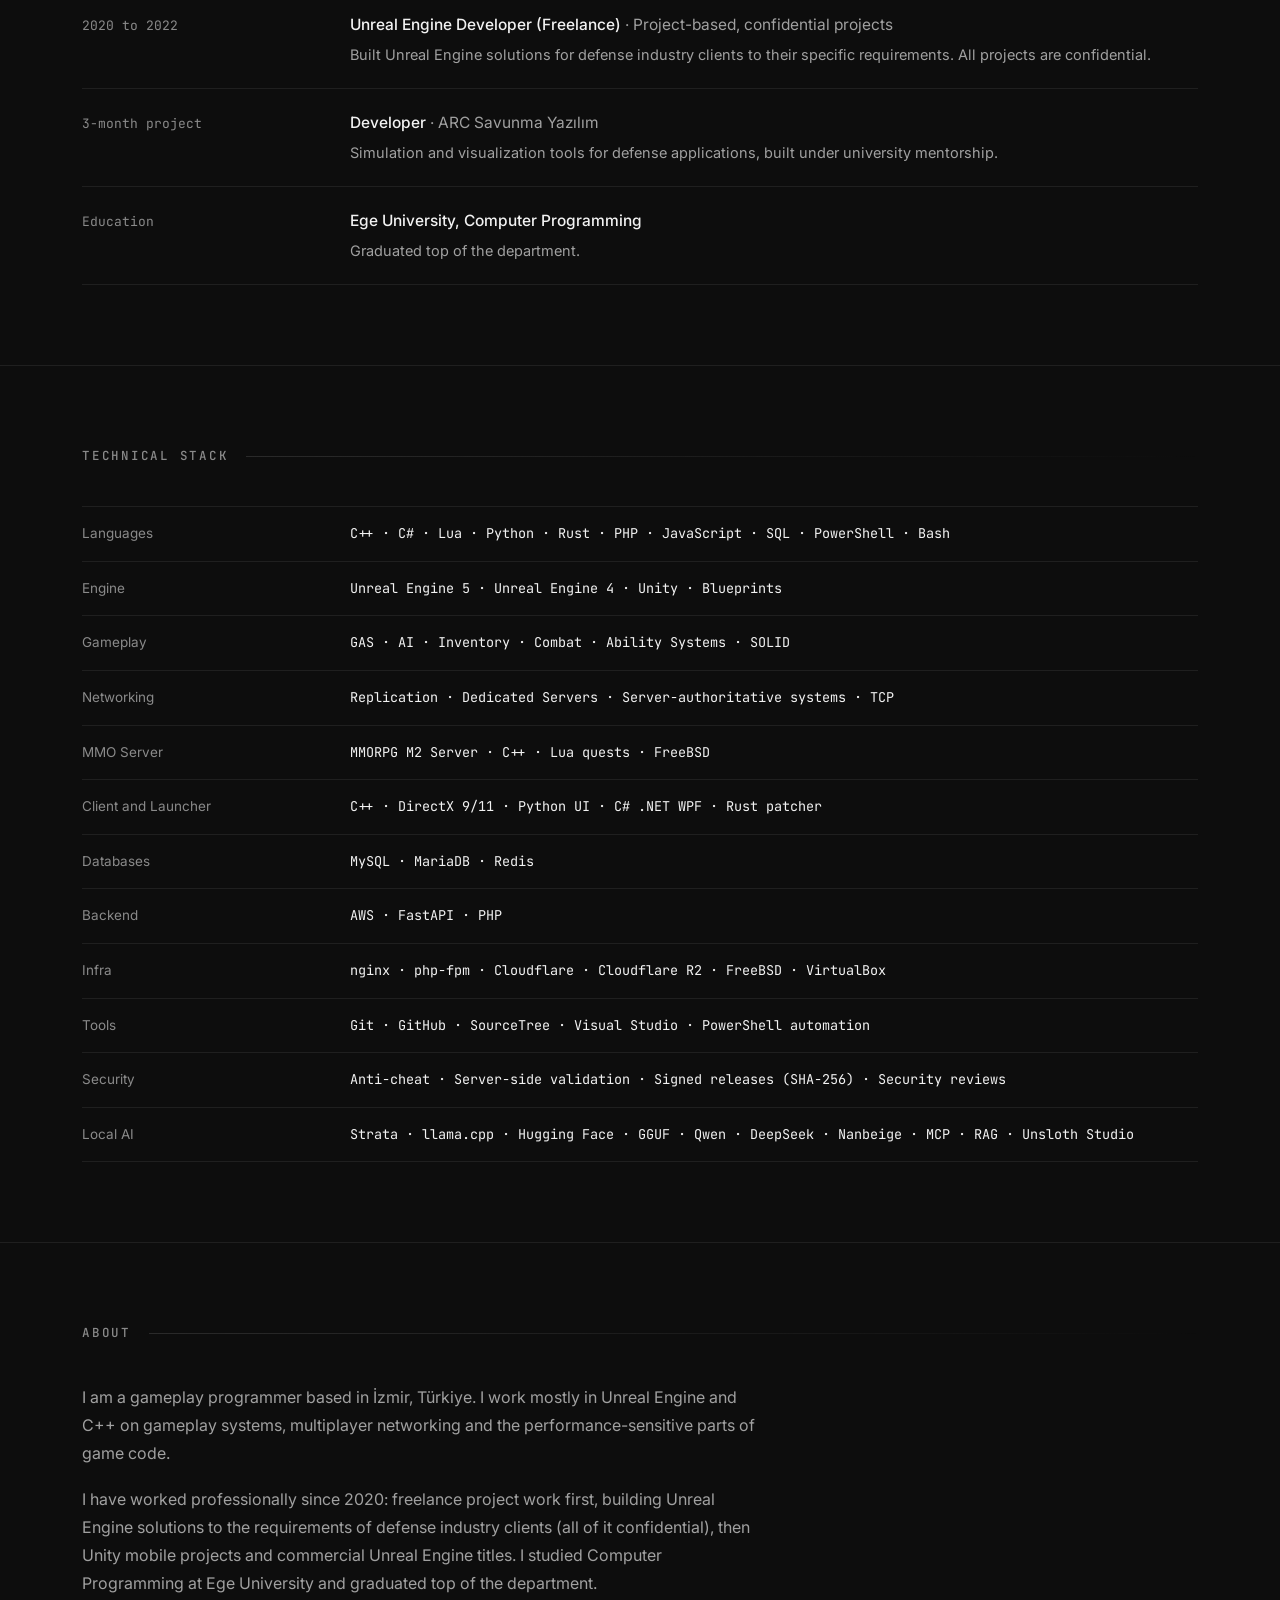
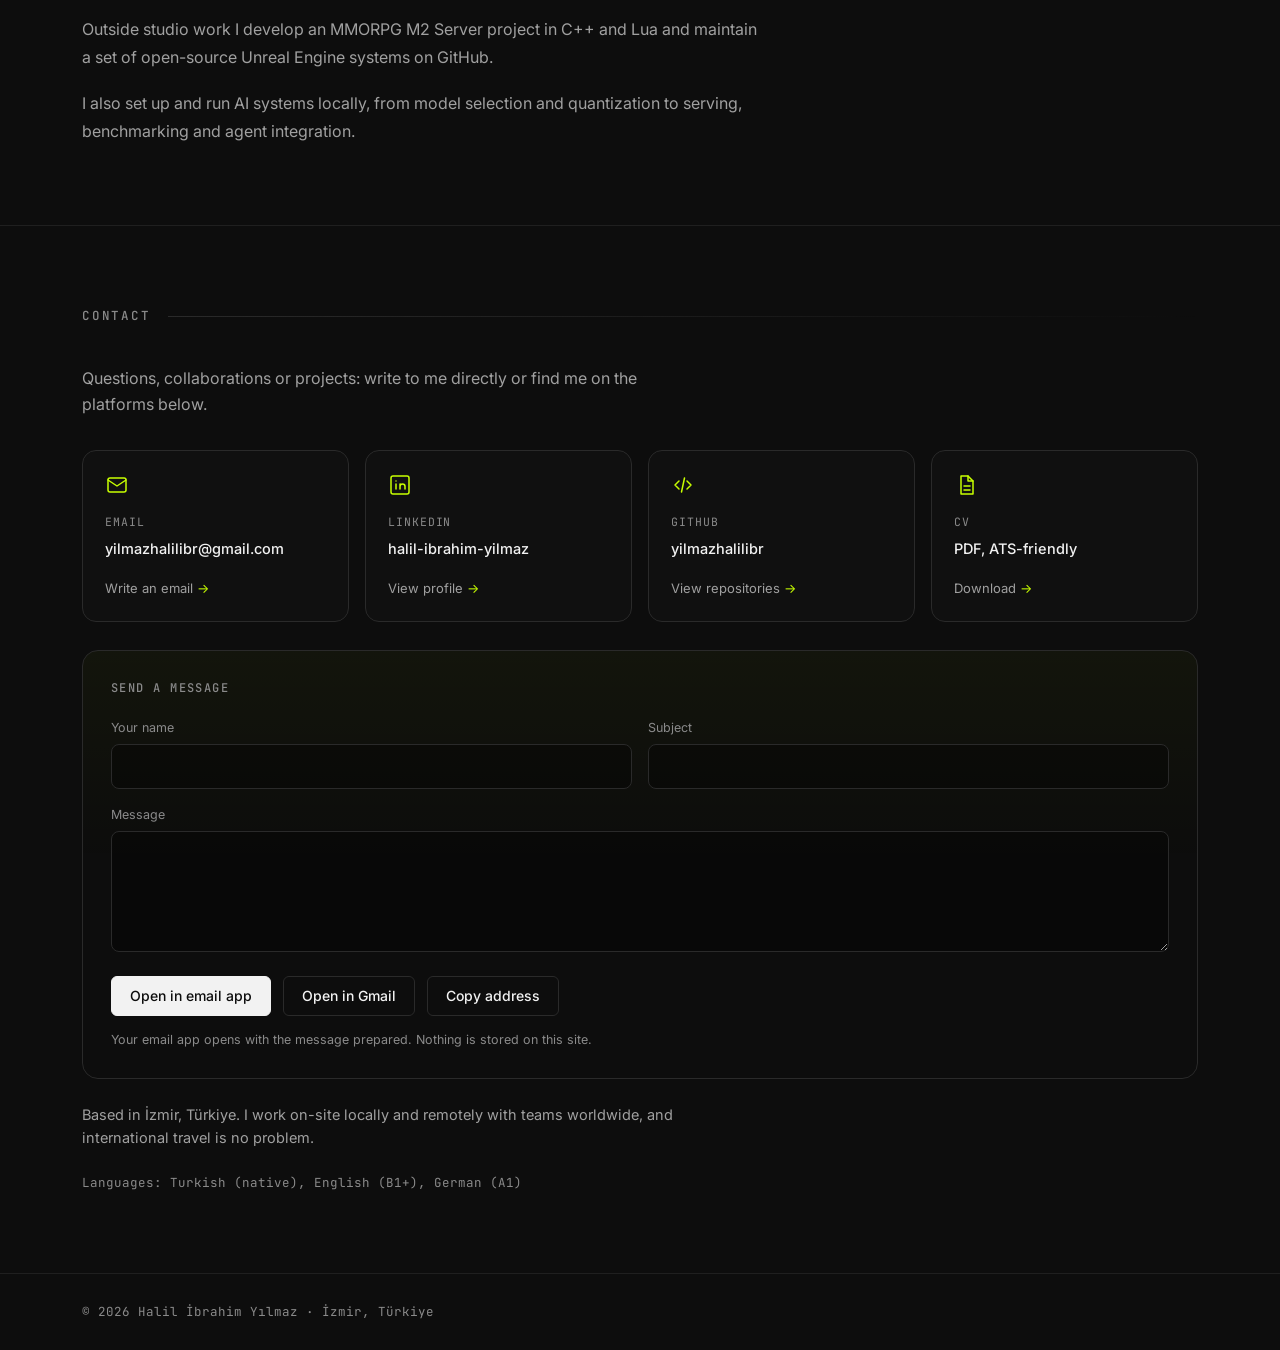
==== commit b81b3b31: "Rebuild portfolio: 10 languages, mobile tab bar, contact composer, ATS friendly CV, local AI and MMO" ====
--- a/index.html
+++ b/index.html
@@ -2,19 +2,48 @@
 <html lang="en">
 <head>
 <meta charset="UTF-8">
-<meta name="viewport" content="width=device-width, initial-scale=1.0">
+<meta name="viewport" content="width=device-width, initial-scale=1.0, viewport-fit=cover">
 <meta name="theme-color" content="#0D0D0D">
-<title>Halil İbrahim Yılmaz — Gameplay Programmer</title>
-<meta name="description" content="Gameplay programmer focused on Unreal Engine and C++. Worked on SpaceBourne 2 — gameplay systems, multiplayer networking and performance-sensitive game code.">
-<meta property="og:title" content="Halil İbrahim Yılmaz — Gameplay Programmer">
-<meta property="og:description" content="Gameplay programmer focused on Unreal Engine and C++. Worked on SpaceBourne 2.">
+<title>Halil İbrahim Yılmaz | Gameplay Programmer</title>
+<meta name="description" content="Gameplay programmer working with Unreal Engine 4 and 5 and C++. Worked on SpaceBourne 2 on Steam and develops a full-stack MMORPG server.">
+<meta property="og:title" content="Halil İbrahim Yılmaz | Gameplay Programmer">
+<meta property="og:description" content="Gameplay programmer working with Unreal Engine 4 and 5 and C++. Worked on SpaceBourne 2 on Steam.">
 <meta property="og:type" content="website">
-<meta property="og:image" content="https://shared.akamai.steamstatic.com/store_item_assets/steam/apps/1646850/280f8cb615d6b02c93f31e5fdd9c8b34b7b03348/ss_280f8cb615d6b02c93f31e5fdd9c8b34b7b03348.1920x1080.jpg?t=1763489632">
+<meta property="og:url" content="https://yilmazhalilibr.github.io/WebSite/">
+<meta property="og:image" content="https://yilmazhalilibr.github.io/WebSite/assets/sb2-poster.jpg">
+<meta name="twitter:card" content="summary_large_image">
+<link rel="canonical" href="https://yilmazhalilibr.github.io/WebSite/">
+<script>
+/* Language by visitor: ?lang= > saved choice > browser language > English. The dictionary is loaded
+   before first paint so the page never flashes in English first. */
+(function () {
+  var L = ['en', 'de', 'fr', 'es', 'it', 'pt', 'nl', 'pl', 'sv', 'tr'], d = document.documentElement;
+  var l = (/[?&]lang=([a-z]{2})/.exec(location.search) || [])[1];
+  try { l = l || localStorage.getItem('lang'); } catch (e) {}
+  if (!l) {
+    var p = navigator.languages || [navigator.language || 'en'];
+    for (var i = 0; i < p.length && !l; i++) {
+      var c = String(p[i]).slice(0, 2).toLowerCase();
+      if (L.indexOf(c) >= 0) l = c;
+    }
+  }
+  if (L.indexOf(l) < 0) l = 'en';
+  window.__lang = l;
+  d.classList.add('js');
+  if (l !== 'en') {
+    d.classList.add('i18n-wait');
+    setTimeout(function () { d.classList.remove('i18n-wait'); }, 1500);
+    document.write('<script src="lang/' + l + '.js"><\/script>');
+  }
+})();
+</script>
+<link rel="icon" type="image/svg+xml" href="assets/favicon.svg">
 <link rel="icon" href="assets/favicon.ico" sizes="any">
 <link rel="icon" type="image/png" sizes="16x16" href="assets/favicon-16.png">
 <link rel="icon" type="image/png" sizes="32x32" href="assets/favicon-32.png">
 <link rel="icon" type="image/png" sizes="48x48" href="assets/favicon-48.png">
-<link rel="icon" type="image/png" href="assets/favicon.png">
+<link rel="apple-touch-icon" href="assets/apple-touch-icon.png">
+<link rel="manifest" href="manifest.webmanifest">
 <link rel="preconnect" href="https://fonts.googleapis.com">
 <link rel="preconnect" href="https://fonts.gstatic.com" crossorigin>
 <link href="https://fonts.googleapis.com/css2?family=Inter:wght@400;500;600;700&family=JetBrains+Mono:wght@400;500&display=swap" rel="stylesheet">
@@ -26,15 +55,17 @@
   "name": "Halil İbrahim Yılmaz",
   "alternateName": "yilmazhalilibr",
   "url": "https://yilmazhalilibr.github.io/WebSite/",
-  "jobTitle": "Gameplay / Systems Programmer",
-  "description": "Gameplay programmer focused on Unreal Engine and C++. Worked on SpaceBourne 2 — gameplay systems, multiplayer networking and performance-sensitive game code.",
+  "email": "yilmazhalilibr@gmail.com",
+  "jobTitle": "Gameplay and Systems Programmer",
+  "description": "Gameplay programmer working with Unreal Engine 4 and 5 and C++. Worked on SpaceBourne 2 on Steam and develops a full-stack MMORPG server.",
   "address": { "@type": "PostalAddress", "addressLocality": "İzmir", "addressCountry": "TR" },
   "sameAs": [
     "https://github.com/yilmazhalilibr",
     "https://www.linkedin.com/in/halil-ibrahim-yilmaz-7a4629209/",
     "https://store.steampowered.com/app/1646850/SpaceBourne_2/"
   ],
-  "knowsAbout": ["Unreal Engine","C++","Gameplay Systems","Multiplayer Networking","Dedicated Servers","Metin2 Private Server","Lua","MMORPG Server Development"],
+  "knowsAbout": ["Unreal Engine","C++","Gameplay Systems","Multiplayer Networking","Dedicated Servers","MMORPG M2 Server","Lua","Rust","C#","Python","PHP","FreeBSD","MMORPG Server Development"],
+  "knowsLanguage": ["tr", "en", "de"],
   "alumniOf": { "@type": "CollegeOrUniversity", "name": "Ege University" },
   "worksFor": [
     { "@type": "Organization", "name": "Velovis Games Studio" },
@@ -48,67 +79,132 @@
 
 <header class="site-header">
   <div class="container header-inner">
-    <a class="brand" href="#top"><span class="brand-full">Halil İbrahim Yılmaz</span><span class="brand-short">HIY.</span></a>
+    <a class="brand" href="#home"><img class="brand-mark" src="assets/favicon.svg" width="28" height="28" alt=""><span class="brand-full">Halil İbrahim Yılmaz</span><span class="brand-short">HIY.</span></a>
     <nav class="site-nav" aria-label="Main">
       <a href="#work" data-i18n="nav_work">Work</a>
-      <a href="#projects" class="hide-sm" data-i18n="nav_projects">Case Studies</a>
-      <a href="#experience" class="hide-xs" data-i18n="nav_experience">Experience</a>
-      <a href="#about" class="hide-sm" data-i18n="nav_about">About</a>
-      <a href="#contact" data-i18n="nav_contact">Contact</a>
+      <a href="#m2server">MMORPG</a>
+      <a href="#ai">Local AI</a>
+      <a href="#projects" data-i18n="nav_projects">Projects</a>
+      <a href="#experience" data-i18n="nav_experience">Experience</a>
+      <a href="#about" data-i18n="nav_about">About</a>
+      <a href="#contact" class="nav-cta" data-i18n="nav_contact">Contact</a>
     </nav>
-    <div class="lang-toggle" role="group" aria-label="Language">
-      <button type="button" data-lang="en" class="active">EN</button>
-      <span aria-hidden="true">/</span>
-      <button type="button" data-lang="tr">TR</button>
-    </div>
+    <label class="lang-select">
+      <span class="visually-hidden">Language</span>
+      <select id="lang-select" aria-label="Language">
+        <option value="en">English</option>
+        <option value="de">Deutsch</option>
+        <option value="fr">Français</option>
+        <option value="es">Español</option>
+        <option value="it">Italiano</option>
+        <option value="pt">Português</option>
+        <option value="nl">Nederlands</option>
+        <option value="pl">Polski</option>
+        <option value="sv">Svenska</option>
+        <option value="tr">Türkçe</option>
+      </select>
+    </label>
   </div>
 </header>
 
 <main id="top">
 
-  <!-- ── HERO ─────────────────────────────────────────────────────────── -->
-  <section class="hero">
+  <!-- HERO -->
+  <section id="home" class="hero">
+    <div class="hero-bg" aria-hidden="true">
+      <img class="bg-still" alt="" decoding="async">
+      <img class="bg-still" alt="" decoding="async">
+      <video id="hero-video" class="on" muted playsinline preload="none" poster="assets/sb2-poster.jpg"></video>
+    </div>
     <div class="container hero-grid">
       <div class="hero-text">
+        <p class="badge mono"><span class="dot" aria-hidden="true"></span><span data-i18n="hero_badge">Unreal Engine · Steam titles</span></p>
         <h1>Halil İbrahim Yılmaz</h1>
-        <p class="hero-role mono" data-i18n="hero_role">Gameplay / Systems Programmer</p>
-        <p class="hero-tech mono" data-i18n="hero_tech">Unreal Engine · C++ · Multiplayer</p>
-        <p class="hero-bio" data-i18n="hero_bio">Worked on <strong>SpaceBourne 2</strong>. I build gameplay systems, multiplayer architecture and performance-sensitive game code.</p>
+        <p class="hero-role mono" data-i18n="hero_role">Gameplay and Systems Programmer</p>
+        <p class="hero-bio" data-i18n="hero_bio">I build gameplay systems, quests and multiplayer features in Unreal Engine. I run <strong>MMORPG M2 Server</strong>, a released full-stack MMORPG. At game studios I worked on <strong>SpaceBourne 2</strong> (Unreal Engine 4) and <strong>Illegal Mechanic Simulator</strong> (Unreal Engine 5). I also set up and run local AI systems end to end.</p>
         <div class="hero-actions">
-          <a class="btn btn-primary" href="#work" data-i18n="cta_work">View Work</a>
+          <a class="btn btn-primary" href="#contact" data-i18n="cta_contact">Get in touch</a>
+          <a class="btn" href="#work" data-i18n="cta_work">View work</a>
+          <a class="btn" href="Halil_Ibrahim_YILMAZ_CV.pdf" download data-i18n="cta_resume">Download CV</a>
           <a class="btn" href="https://github.com/yilmazhalilibr" target="_blank" rel="noopener">GitHub</a>
-          <a class="btn" href="Halil_Ibrahim_YILMAZ_CV.pdf" download data-i18n="cta_resume">Resume</a>
         </div>
       </div>
-      <figure class="hero-media">
-        <img src="https://shared.akamai.steamstatic.com/store_item_assets/steam/apps/1646850/280f8cb615d6b02c93f31e5fdd9c8b34b7b03348/ss_280f8cb615d6b02c93f31e5fdd9c8b34b7b03348.1920x1080.jpg?t=1763489632"
-             width="1920" height="1080" fetchpriority="high" decoding="async"
-             alt="SpaceBourne 2 — a capital ship in orbit above a planet (in-game screenshot)">
-        <figcaption class="mono">SpaceBourne 2 · Steam</figcaption>
-      </figure>
-    </div>
-  </section>
-
-  <!-- ── SELECTED WORK ────────────────────────────────────────────────── -->
+      <aside class="snapshot" aria-labelledby="snap-head">
+        <h2 id="snap-head" class="snap-head mono" data-i18n="snap_head">At a glance</h2>
+        <dl>
+          <div><dt data-i18n="snap_stack_l">Core stack</dt><dd class="mono">Unreal Engine · C · C++ · Blueprints</dd></div>
+          <div><dt data-i18n="snap_exp_l">Experience</dt><dd data-i18n="snap_exp_v">Since 2020, freelance and studio work</dd></div>
+          <div><dt data-i18n="snap_loc_l">Based in</dt><dd data-i18n="snap_loc_v">İzmir, Türkiye · UTC+3</dd></div>
+          <div><dt data-i18n="snap_work_l">Work setup</dt><dd data-i18n="snap_work_v">On-site in İzmir, or remote with teams worldwide. International travel is no problem.</dd></div>
+        </dl>
+      </aside>
+    </div>
+    <div class="container hero-foot mono">
+      <span data-i18n="vid_credit">Background: SpaceBourne 2 and Illegal Mechanic Simulator · Steam</span>
+      <button type="button" id="vid-toggle" class="vid-toggle mono" hidden>Pause video</button>
+    </div>
+  </section>
+
+  <div class="ticker" aria-hidden="true">
+    <div class="ticker-track mono">
+      <span>Unreal Engine 4</span><span>Unreal Engine 5</span><span>C++</span><span>GAS</span><span>Replication</span><span>Dedicated Servers</span><span>MMORPG M2 Server</span><span>Local AI</span><span>Strata</span><span>llama.cpp</span><span>Hugging Face</span><span>Qwen</span><span>DeepSeek</span><span>Nanbeige</span><span>MCP</span><span>Lua</span><span>C#</span><span>Rust</span><span>Python</span><span>PHP</span><span>FreeBSD</span>
+      <span>Unreal Engine 4</span><span>Unreal Engine 5</span><span>C++</span><span>GAS</span><span>Replication</span><span>Dedicated Servers</span><span>MMORPG M2 Server</span><span>Local AI</span><span>Strata</span><span>llama.cpp</span><span>Hugging Face</span><span>Qwen</span><span>DeepSeek</span><span>Nanbeige</span><span>MCP</span><span>Lua</span><span>C#</span><span>Rust</span><span>Python</span><span>PHP</span><span>FreeBSD</span>
+    </div>
+  </div>
+
+  <!-- WHY WORK WITH ME -->
+  <section id="why" class="section">
+    <div class="container">
+      <h2 class="section-label mono" data-i18n="sec_why">Why work with me</h2>
+      <div class="why-grid">
+        <article>
+          <h3 data-i18n="why1_t">Credited on Steam titles</h3>
+          <p data-i18n="why1_d">At DBK Games I worked on SpaceBourne 2 (Unreal Engine 4), live on Steam: I designed new quests and quest chains and fixed bugs across all of its game systems.</p>
+        </article>
+        <article>
+          <h3 data-i18n="why2_t">Full-stack game engineering</h3>
+          <p data-i18n="why2_d">On the MMORPG M2 Server I work on the game server, client, launcher, website and deployment tooling, so problems get solved across every boundary.</p>
+        </article>
+        <article>
+          <h3 data-i18n="why3_t">Server-authoritative multiplayer</h3>
+          <p data-i18n="why3_d">Game logic that stays on the server, replication, and dedicated servers on AWS in my Unreal Engine prototypes.</p>
+        </article>
+        <article>
+          <h3 data-i18n="why4_t">Security and careful releases</h3>
+          <p data-i18n="why4_d">Anti-cheat development, server-side validation of game authority, signed releases, rollback plans and verified backups on a live server.</p>
+        </article>
+        <article>
+          <h3 data-i18n="why5_t">Systems others can build on</h3>
+          <p data-i18n="why5_d">Data-driven, modular C++: GAS abilities, an inventory framework and settings that designers can tune without a programmer.</p>
+        </article>
+        <article>
+          <h3 data-i18n="why6_t">Easy to evaluate</h3>
+          <p data-i18n="why6_d">Playable titles on Steam, code on GitHub, a portfolio in 10 languages and an ATS-friendly CV with plain text and standard headings.</p>
+        </article>
+      </div>
+    </div>
+  </section>
+
+  <!-- SELECTED WORK -->
   <section id="work" class="section">
     <div class="container">
-      <h2 class="section-label mono" data-i18n="sec_work">Selected Work</h2>
+      <h2 class="section-label mono" data-i18n="sec_work">Studio Work</h2>
 
       <article class="featured">
         <figure class="featured-media">
-          <img class="fm-main" src="https://shared.akamai.steamstatic.com/store_item_assets/steam/apps/1646850/698686ceae7e4c4a62ace86067d8357656cdf722/ss_698686ceae7e4c4a62ace86067d8357656cdf722.1920x1080.jpg?t=1763489632"
+          <img class="fm-main" src="assets/projects/spacebourne2-2.jpg"
                width="1920" height="1080" loading="lazy" decoding="async"
-               alt="SpaceBourne 2 — in-game scene with a mech and soldiers">
-          <img class="fm-sub" src="https://shared.akamai.steamstatic.com/store_item_assets/steam/apps/1646850/706c8ac872101e25af3ef3d9da2d03f8870c9cdc/ss_706c8ac872101e25af3ef3d9da2d03f8870c9cdc.1920x1080.jpg?t=1763489632"
+               alt="SpaceBourne 2: in-game scene with a mech and soldiers">
+          <img class="fm-sub" src="assets/projects/spacebourne2-3.jpg"
                width="1920" height="1080" loading="lazy" decoding="async"
-               alt="SpaceBourne 2 — two capital ships near a bright star">
+               alt="SpaceBourne 2: two capital ships near a bright star">
         </figure>
         <div class="featured-body">
           <div class="featured-info">
             <h3>SpaceBourne 2</h3>
-            <p class="featured-meta mono" data-i18n="sb2_meta">Gameplay / Systems Programming · DBK Games · 2023–2025</p>
+            <p class="featured-meta mono" data-i18n="sb2_meta">Gameplay and Systems Programming at DBK Games · 2023 to 2025</p>
             <dl class="facts">
-              <div><dt class="mono" data-i18n="sb2_engine_l">Engine</dt><dd class="mono">Unreal Engine 5</dd></div>
+              <div><dt class="mono" data-i18n="sb2_engine_l">Engine</dt><dd class="mono">Unreal Engine 4</dd></div>
               <div><dt class="mono" data-i18n="sb2_released_l">Released</dt><dd class="mono" data-i18n="sb2_released_v">Nov 2025 · Steam</dd></div>
             </dl>
             <a class="link-arrow" href="https://store.steampowered.com/app/1646850/SpaceBourne_2/" target="_blank" rel="noopener" data-i18n="sb2_link">View on Steam</a>
@@ -116,15 +212,15 @@
           <div class="contrib">
             <h4 class="mono" data-i18n="sb2_contrib_head">My contribution</h4>
             <ul>
-              <li data-i18n="sb2_c1">Built gameplay systems for SpaceBourne 2 (Steam, Mostly Positive)</li>
-              <li data-i18n="sb2_c2">Developed core mechanics: combat, inventory, UI and multiplayer networking</li>
-              <li data-i18n="sb2_c3">Active contributor to SpaceBourne 3 (in development)</li>
+              <li data-i18n="sb2_c1">Designed and built new quests and quest chains</li>
+              <li data-i18n="sb2_c2">Took ownership of bug fixing across all game systems</li>
+              <li data-i18n="sb2_c3">Active contributor to SpaceBourne 3, currently in development</li>
             </ul>
           </div>
         </div>
       </article>
 
-      <h3 class="subhead mono" data-i18n="also_head">Also on Steam</h3>
+      <h3 class="subhead mono" data-i18n="also_head">Other studio projects</h3>
       <ul class="title-list">
         <li>
           <a href="https://store.steampowered.com/app/4973030/Illegal_Mechanic_Simulator/" target="_blank" rel="noopener">
@@ -132,7 +228,7 @@
                  width="460" height="215" loading="lazy" decoding="async" alt="Illegal Mechanic Simulator cover art">
             <span>
               <span class="tl-name">Illegal Mechanic Simulator</span>
-              <span class="tl-meta" data-i18n="ims_meta">Velovis Games Studio · In development · Co-op repair-shop sim</span>
+              <span class="tl-meta" data-i18n="ims_meta">Velovis Games Studio · Unreal Engine 5 · In development · Co-op repair-shop sim</span>
             </span>
             <span class="tl-arrow" aria-hidden="true">↗</span>
           </a>
@@ -143,7 +239,7 @@
                  width="460" height="215" loading="lazy" decoding="async" alt="MvsM cover art">
             <span>
               <span class="tl-name">MvsM</span>
-              <span class="tl-meta" data-i18n="mvsm_meta">Mania Interactive · In development · Cartoon co-op PvE for 1–8 players</span>
+              <span class="tl-meta" data-i18n="mvsm_meta">Mania Interactive · In development · Cartoon co-op PvE for 1 to 8 players</span>
             </span>
             <span class="tl-arrow" aria-hidden="true">↗</span>
           </a>
@@ -154,7 +250,7 @@
                  width="460" height="215" loading="lazy" decoding="async" alt="Terminal Toilet Simulator cover art">
             <span>
               <span class="tl-name">Terminal Toilet Simulator</span>
-              <span class="tl-meta" data-i18n="tts_meta">Mania Interactive · In development · Absurdist restroom management sim</span>
+              <span class="tl-meta" data-i18n="tts_meta">Mania Interactive · In development · Absurdist restroom-management sim</span>
             </span>
             <span class="tl-arrow" aria-hidden="true">↗</span>
           </a>
@@ -163,20 +259,115 @@
     </div>
   </section>
 
-  <!-- ── TECHNICAL CASE STUDIES ───────────────────────────────────────── -->
+  <!-- FLAGSHIP PROJECT: MMORPG M2 SERVER -->
+  <section id="m2server" class="section">
+    <div class="container">
+      <h2 class="section-label mono" data-i18n="sec_m2">Flagship Project</h2>
+      <article class="m2">
+        <div class="featured-body">
+          <div class="featured-info">
+            <h3>MMORPG M2 Server</h3>
+            <p class="featured-meta mono" data-i18n="m2_meta">Server, client and tooling developer · 2025 to present</p>
+            <p class="m2-desc" data-i18n="m2_desc">A released MMORPG with an active player community. I work on it across the whole stack: game and database servers, quest scripting, client UI, a custom launcher and patcher with signed releases, the player website and the deployment tooling.</p>
+            <p class="m2-status"><span class="badge mono"><span class="dot" aria-hidden="true"></span><span data-i18n="m2_status">Released and actively played</span></span></p>
+            <p class="m2-cta"><a class="btn" href="mailto:yilmazhalilibr@gmail.com?subject=MMORPG%20M2%20Server%20test%20access" data-i18n="m2_cta">Request a test link</a></p>
+            <p class="composer-note" data-i18n="m2_cta_note">Test links are shared on request. Write to me and I will send them.</p>
+          </div>
+          <div class="contrib">
+            <h4 class="mono" data-i18n="sb2_contrib_head">My contribution</h4>
+            <ul>
+              <li data-i18n="m2_c1">Server-authoritative game systems and content in C++ and Lua quests</li>
+              <li data-i18n="m2_c2">Custom launcher and patcher with signed manifests, staged releases and rollback</li>
+              <li data-i18n="m2_c3">Player website, account flows and operations tooling for a live FreeBSD server</li>
+              <li data-i18n="m2_c4">Anti-cheat integration, protected game launch and security reviews of the website and server</li>
+            </ul>
+          </div>
+        </div>
+        <dl class="m2-tech">
+          <div><dt class="mono" data-i18n="m2_game_l">Game server</dt><dd class="mono">C++ · Lua quests · FreeBSD · MariaDB</dd></div>
+          <div><dt class="mono" data-i18n="m2_client_l">Client</dt><dd class="mono">C++ · DirectX 9/11 · Python UI scripts</dd></div>
+          <div><dt class="mono" data-i18n="m2_launcher_l">Launcher and patcher</dt><dd class="mono">C# · .NET WPF · Rust · SHA-256 · Cloudflare R2</dd></div>
+          <div><dt class="mono" data-i18n="m2_web_l">Website</dt><dd class="mono">PHP · JavaScript · CSS · nginx · php-fpm</dd></div>
+          <div><dt class="mono" data-i18n="m2_tools_l">Tooling and operations</dt><dd class="mono">PowerShell · Python · Bash · Cloudflare · VDS</dd></div>
+          <div><dt class="mono" data-i18n="m2_sec_l">Security</dt><dd class="mono">Anti-cheat (C# and C++) · Server-side validation · Signed manifests · Protected launch</dd></div>
+        </dl>
+      </article>
+    </div>
+  </section>
+
+  <!-- LOCAL AI -->
+  <section id="ai" class="section">
+    <div class="container">
+      <h2 class="section-label mono" data-i18n="sec_ai">Local AI</h2>
+      <article class="m2">
+        <div class="featured-body">
+          <div class="featured-info">
+            <h3 data-i18n="ai_title">Local AI Workstation</h3>
+            <p class="featured-meta mono" data-i18n="ai_meta">Setup, serving and daily use</p>
+            <p class="m2-desc" data-i18n="ai_desc">I install, tune, serve and use AI systems on my own hardware from start to finish: language models, image generation, 3D generation and agent tooling. The setup is used actively for coding assistance, automation and content pipelines.</p>
+          </div>
+          <div class="contrib">
+            <h4 class="mono" data-i18n="ai_head">What I do</h4>
+            <ul>
+              <li data-i18n="ai_c1">Run large open models locally, for example a 35-billion-parameter mixture-of-experts model at about 54 tokens per second using hybrid GPU and CPU offload</li>
+              <li data-i18n="ai_c2">Serve models through local OpenAI-compatible endpoints and connect coding agents and MCP tools to them</li>
+              <li data-i18n="ai_c3">Build AI-assisted Unreal Engine workflows with an editor bridge, reusable skills, a retrieval index and CI validation</li>
+              <li data-i18n="ai_c4">Run Strata, an open-source local inference engine, with custom setups for Qwen3.8-Flash-Next and DeepSeek V4.1-Flash, streaming the very large DeepSeek model from SSD</li>
+              <li data-i18n="ai_c5">Serve smaller models such as Nanbeige 4.2 3B through a custom OpenAI-compatible server built with Transformers and FastAPI</li>
+              <li data-i18n="ai_c6">Download, convert and verify models from Hugging Face, including GGUF quantizations and checksum checks</li>
+            </ul>
+          </div>
+        </div>
+        <dl class="m2-tech">
+          <div><dt class="mono" data-i18n="ai_models_l">Language models</dt><dd class="mono">Qwen 35B (A3B) · Qwen 27B · Qwen3.8 Flash Next · DeepSeek V4.1 Flash · Nanbeige 4.2 3B · Spark X2.5 4B</dd></div>
+          <div><dt class="mono" data-i18n="ai_serving_l">Serving</dt><dd class="mono">Strata · llama.cpp (CUDA) server · Unsloth Studio · Transformers with FastAPI · OpenAI-compatible local APIs</dd></div>
+          <div><dt class="mono" data-i18n="ai_agents_l">Agents and tools</dt><dd class="mono">OpenCode · MCP servers · RAG · Unreal Engine editor bridge · Blender MCP</dd></div>
+          <div><dt class="mono" data-i18n="ai_gen_l">Image and 3D</dt><dd class="mono">Image generation (Unsloth Studio) · Hunyuan3D 2.1 · TRELLIS.2 · Real-ESRGAN</dd></div>
+          <div><dt class="mono" data-i18n="ai_hub_l">Model hubs</dt><dd class="mono">Hugging Face · GGUF repositories · Transformers · quantization formats (IQ2, Q4_K_M, Q8_0)</dd></div>
+          <div><dt class="mono" data-i18n="ai_ops_l">Practice</dt><dd class="mono">Tokens per second benchmarks · checksum-verified models · PowerShell and Python automation</dd></div>
+        </dl>
+      </article>
+    </div>
+  </section>
+
+  <!-- PERSONAL PROJECTS -->
   <section id="projects" class="section">
     <div class="container">
-      <h2 class="section-label mono" data-i18n="sec_cases">Technical Case Studies</h2>
-      <p class="cases-intro" data-i18n="cases_intro">A few systems I've built — mostly gameplay, networking and tooling in Unreal Engine.</p>
+      <h2 class="section-label mono" data-i18n="sec_cases">Personal Projects</h2>
+      <p class="cases-intro" data-i18n="cases_intro">Prototypes and tools I build to explore systems in Unreal Engine. Public ones live on GitHub.</p>
       <div class="cases-grid">
+
+      <article class="case">
+        <div class="case-head">
+          <h3>Mitdrahk</h3>
+          <p class="case-cat mono" data-i18n="case_cat_1">First-person RPG, solo project</p>
+        </div>
+        <div class="case-body">
+          <p class="case-desc" data-i18n="case_d1">First-person RPG that I develop on my own in Unreal Engine 5.8, written in C++. Server-authoritative damage, replicated vitals, progression stored on the player state and data-driven items.</p>
+          <p class="case-tech mono">Unreal Engine 5.8 · C++ · Replication · First-person RPG</p>
+          <p class="case-note mono" data-i18n="private_repo">Private repository</p>
+        </div>
+      </article>
+
+      <article class="case">
+        <div class="case-head">
+          <h3>Unreal AI Tooling</h3>
+          <p class="case-cat mono" data-i18n="case_cat_2">Developer tooling</p>
+        </div>
+        <div class="case-body">
+          <p class="case-desc" data-i18n="case_d2">Toolkit for AI-assisted Unreal Engine development: reusable skills, a WebSocket editor bridge plugin, a retrieval index and automated validation in CI.</p>
+          <p class="case-tech mono">Python · C++ plugin · WebSocket · GitHub Actions · RAG</p>
+          <p class="case-note mono" data-i18n="private_repo">Private repository</p>
+        </div>
+      </article>
 
       <article class="case">
         <div class="case-head">
           <h3>Crunch</h3>
-          <p class="case-cat mono" data-i18n="case_cat_1">Multiplayer MOBA prototype</p>
+          <p class="case-cat mono" data-i18n="case_cat_3">Multiplayer MOBA prototype</p>
         </div>
         <div class="case-body">
-          <p class="case-desc" data-i18n="case_d1">Multiplayer MOBA prototype on Unreal Engine 5.6. GAS-based abilities, in-game shop and inventory systems, and a dedicated-server backend running on AWS.</p>
+          <p class="case-desc" data-i18n="case_d3">Multiplayer MOBA prototype on Unreal Engine 5.6 with GAS based abilities, an in-game shop and inventory, and a dedicated server backend on AWS.</p>
           <p class="case-tech mono">Unreal Engine 5.6 · C++ · GAS · Replication · Dedicated Server · AWS</p>
           <a class="link-arrow" href="https://github.com/yilmazhalilibr/Crunch" target="_blank" rel="noopener">GitHub</a>
         </div>
@@ -185,10 +376,10 @@
       <article class="case">
         <div class="case-head">
           <h3>Action Roguelike</h3>
-          <p class="case-cat mono" data-i18n="case_cat_2">Action roguelike prototype</p>
+          <p class="case-cat mono" data-i18n="case_cat_4">Action roguelike prototype</p>
         </div>
         <div class="case-body">
-          <p class="case-desc" data-i18n="case_d2">Third-person action roguelike: ability-based combat, procedural challenge loops and a data-driven progression system.</p>
+          <p class="case-desc" data-i18n="case_d4">Third-person action roguelike with ability based combat, procedural challenge loops and a data-driven progression system.</p>
           <p class="case-tech mono">Unreal Engine 5 · C++ · GAS · AI</p>
           <a class="link-arrow" href="https://github.com/yilmazhalilibr/Unreal_ActionRoguelike" target="_blank" rel="noopener">GitHub</a>
         </div>
@@ -197,10 +388,10 @@
       <article class="case">
         <div class="case-head">
           <h3>Fortnite-Style Builder</h3>
-          <p class="case-cat mono" data-i18n="case_cat_3">Building system</p>
+          <p class="case-cat mono" data-i18n="case_cat_5">Building system</p>
         </div>
         <div class="case-body">
-          <p class="case-desc" data-i18n="case_d3">Piece-by-piece building system with placement, editing and real-time destruction, inspired by Fortnite's construction mechanics.</p>
+          <p class="case-desc" data-i18n="case_d5">Building system with placement, editing and real-time destruction, inspired by the construction mechanics of Fortnite.</p>
           <p class="case-tech mono">Unreal Engine 5 · C++</p>
           <a class="link-arrow" href="https://github.com/yilmazhalilibr/Unreal_Building" target="_blank" rel="noopener">GitHub</a>
         </div>
@@ -209,10 +400,10 @@
       <article class="case">
         <div class="case-head">
           <h3>Inventory System</h3>
-          <p class="case-cat mono" data-i18n="case_cat_4">Core system</p>
+          <p class="case-cat mono" data-i18n="case_cat_6">Core system</p>
         </div>
         <div class="case-body">
-          <p class="case-desc" data-i18n="case_d4">Modular inventory framework for Unreal Engine: stacking, equipping, dropping and UI integration — built to be dropped into other projects.</p>
+          <p class="case-desc" data-i18n="case_d6">Modular inventory framework for Unreal Engine with stacking, equipping, dropping and UI integration, designed to be reused across projects.</p>
           <p class="case-tech mono">Unreal Engine 5 · C++ · UI</p>
           <a class="link-arrow" href="https://github.com/yilmazhalilibr/Unreal_Inventory" target="_blank" rel="noopener">GitHub</a>
         </div>
@@ -223,51 +414,58 @@
         <span class="mono" data-i18n="more_label">Also on GitHub:</span>
         <a href="https://github.com/yilmazhalilibr/Unreal_ManufactureRepo" target="_blank" rel="noopener" data-i18n="more_1">Manufacturing System</a>
         <span aria-hidden="true">·</span>
-        <a href="https://github.com/yilmazhalilibr/DesignPatterns" target="_blank" rel="noopener" data-i18n="more_2">Design Patterns C#</a>
+        <a href="https://github.com/yilmazhalilibr/DesignPatterns" target="_blank" rel="noopener" data-i18n="more_2">Design Patterns in C#</a>
         <span aria-hidden="true">·</span>
         <a href="https://github.com/yilmazhalilibr?tab=repositories" target="_blank" rel="noopener" data-i18n="more_all">All repositories</a>
       </p>
     </div>
   </section>
 
-  <!-- ── EXPERIENCE ───────────────────────────────────────────────────── -->
+  <!-- EXPERIENCE -->
   <section id="experience" class="section">
     <div class="container">
       <h2 class="section-label mono" data-i18n="sec_xp">Experience</h2>
       <ul class="xp-list">
         <li class="xp">
-          <p class="xp-when mono" data-i18n="xp1_when">Jul 2026 — Present</p>
+          <p class="xp-when mono" data-i18n="xp1_when">Jul 2026 to present</p>
           <div>
             <h3 class="xp-role"><span data-i18n="xp1_role">Unreal Engine Developer</span> <span class="org">· <span data-i18n="xp1_org">Velovis Games Studio</span></span></h3>
-            <p class="xp-desc" data-i18n="xp1_desc">Working on Illegal Mechanic Simulator — a co-op repair-shop sim, upcoming on Steam.</p>
-          </div>
-        </li>
-        <li class="xp">
-          <p class="xp-when mono" data-i18n="xp2_when">May 2025 — Present</p>
-          <div>
-            <h3 class="xp-role"><span data-i18n="xp2_role">MMORPG Server Developer (Freelance)</span> <span class="org">· <span data-i18n="xp2_org">M2 Private Server</span></span></h3>
-            <p class="xp-desc" data-i18n="xp2_desc">Metin2 private server: game systems, content and tooling in Lua and C.</p>
-          </div>
-        </li>
-        <li class="xp">
-          <p class="xp-when mono" data-i18n="xp3_when">Jun 2025 — Sep 2026</p>
-          <div>
-            <h3 class="xp-role"><span data-i18n="xp3_role">Unreal Engine Developer</span> <span class="org">· <span data-i18n="xp3_org">Mania Interactive — independent studio</span></span></h3>
-            <p class="xp-desc" data-i18n="xp3_desc">MvsM and Terminal Toilet Simulator — both in development on Steam.</p>
-          </div>
-        </li>
-        <li class="xp">
-          <p class="xp-when mono" data-i18n="xp4_when">Nov 2023 — May 2025</p>
+            <p class="xp-desc" data-i18n="xp1_desc">Illegal Mechanic Simulator on Unreal Engine 5: mini games, a vehicle population system, a runtime surface painting plugin, multiplayer, voice chat and UI, plus performance and security reviews.</p>
+          </div>
+        </li>
+        <li class="xp">
+          <p class="xp-when mono" data-i18n="xp2_when">May 2025 to present</p>
+          <div>
+            <h3 class="xp-role"><span data-i18n="xp2_role">MMORPG Server Developer (Freelance)</span> <span class="org">· <span data-i18n="xp2_org">MMORPG M2 Server</span></span></h3>
+            <p class="xp-desc" data-i18n="xp2_desc">Released MMORPG with an active player community. Game systems, client, launcher and tooling in C++, Lua, C#, Rust and Python.</p>
+          </div>
+        </li>
+        <li class="xp">
+          <p class="xp-when mono" data-i18n="xp3_when">Jun 2025 to Sep 2026</p>
+          <div>
+            <h3 class="xp-role"><span data-i18n="xp3_role">Unreal Engine Developer</span> <span class="org">· <span data-i18n="xp3_org">Mania Interactive, independent studio</span></span></h3>
+            <p class="xp-desc" data-i18n="xp3_desc">MvsM and Terminal Toilet Simulator, both in development on Steam.</p>
+          </div>
+        </li>
+        <li class="xp">
+          <p class="xp-when mono" data-i18n="xp4_when">Nov 2023 to May 2025</p>
           <div>
             <h3 class="xp-role"><span data-i18n="xp4_role">Unreal Engine Developer</span> <span class="org">· <span data-i18n="xp4_org">DBK Games</span></span></h3>
-            <p class="xp-desc" data-i18n="xp4_desc">SpaceBourne 2 (released 2025) and SpaceBourne 3.</p>
+            <p class="xp-desc" data-i18n="xp4_desc">SpaceBourne 2 (Unreal Engine 4, released 2025) and SpaceBourne 3: new quests and quest chains, and bug fixing across all systems.</p>
           </div>
         </li>
         <li class="xp">
           <p class="xp-when mono">2022</p>
           <div>
             <h3 class="xp-role"><span data-i18n="xp5_role">Unity Developer</span> <span class="org">· <span data-i18n="xp5_org">ELA Game Studio</span></span></h3>
-            <p class="xp-desc" data-i18n="xp5_desc">Internship to full-time. Mobile game development, gameplay prototyping and UI.</p>
+            <p class="xp-desc" data-i18n="xp5_desc">Internship, then full time. Mobile game development, gameplay prototyping and UI.</p>
+          </div>
+        </li>
+        <li class="xp">
+          <p class="xp-when mono" data-i18n="xp7_when">2020 to 2022</p>
+          <div>
+            <h3 class="xp-role"><span data-i18n="xp7_role">Unreal Engine Developer (Freelance)</span> <span class="org">· <span data-i18n="xp7_org">Project-based, confidential projects</span></span></h3>
+            <p class="xp-desc" data-i18n="xp7_desc">Built Unreal Engine solutions for defense industry clients to their specific requirements. All projects are confidential.</p>
           </div>
         </li>
         <li class="xp">
@@ -280,7 +478,7 @@
         <li class="xp">
           <p class="xp-when mono" data-i18n="xp_edu_when">Education</p>
           <div>
-            <h3 class="xp-role"><span data-i18n="xp_edu_role">Ege University — Computer Programming</span></h3>
+            <h3 class="xp-role"><span data-i18n="xp_edu_role">Ege University, Computer Programming</span></h3>
             <p class="xp-desc" data-i18n="xp_edu_desc">Graduated top of the department.</p>
           </div>
         </li>
@@ -288,60 +486,90 @@
     </div>
   </section>
 
-  <!-- ── TECHNICAL STACK ──────────────────────────────────────────────── -->
+  <!-- TECHNICAL STACK -->
   <section id="stack" class="section">
     <div class="container">
       <h2 class="section-label mono" data-i18n="sec_stack">Technical Stack</h2>
       <dl class="stack">
-        <div><dt data-i18n="stack_lang">Languages</dt><dd class="mono">C++ · C# · Lua</dd></div>
-        <div><dt data-i18n="stack_engine">Engine</dt><dd class="mono">Unreal Engine 5</dd></div>
-        <div><dt data-i18n="stack_gameplay">Gameplay</dt><dd class="mono">GAS · AI · Inventory · Combat · Ability Systems</dd></div>
-        <div><dt data-i18n="stack_net">Networking</dt><dd class="mono">Replication · Dedicated Servers · Server-authoritative systems</dd></div>
-        <div><dt data-i18n="stack_mmo">MMO Server</dt><dd class="mono">Metin2 private server · TCP · Lua · C</dd></div>
+        <div><dt data-i18n="stack_lang">Languages</dt><dd class="mono">C++ · C# · Lua · Python · Rust · PHP · JavaScript · SQL · PowerShell · Bash</dd></div>
+        <div><dt data-i18n="stack_engine">Engine</dt><dd class="mono">Unreal Engine 5 · Unreal Engine 4 · Unity · Blueprints</dd></div>
+        <div><dt data-i18n="stack_gameplay">Gameplay</dt><dd class="mono">GAS · AI · Inventory · Combat · Ability Systems · SOLID</dd></div>
+        <div><dt data-i18n="stack_net">Networking</dt><dd class="mono">Replication · Dedicated Servers · Server-authoritative systems · TCP</dd></div>
+        <div><dt data-i18n="stack_mmo">MMO Server</dt><dd class="mono">MMORPG M2 Server · C++ · Lua quests · FreeBSD</dd></div>
+        <div><dt data-i18n="stack_client">Client and Launcher</dt><dd class="mono">C++ · DirectX 9/11 · Python UI · C# .NET WPF · Rust patcher</dd></div>
         <div><dt data-i18n="stack_db">Databases</dt><dd class="mono">MySQL · MariaDB · Redis</dd></div>
         <div><dt data-i18n="stack_backend">Backend</dt><dd class="mono">AWS · FastAPI · PHP</dd></div>
-        <div><dt data-i18n="stack_infra">Infra</dt><dd class="mono">nginx · Cloudflare · FreeBSD</dd></div>
-        <div><dt data-i18n="stack_tools">Tools</dt><dd class="mono">Git · GitHub</dd></div>
+        <div><dt data-i18n="stack_infra">Infra</dt><dd class="mono">nginx · php-fpm · Cloudflare · Cloudflare R2 · FreeBSD · VirtualBox</dd></div>
+        <div><dt data-i18n="stack_tools">Tools</dt><dd class="mono">Git · GitHub · SourceTree · Visual Studio · PowerShell automation</dd></div>
+        <div><dt data-i18n="stack_security">Security</dt><dd class="mono">Anti-cheat · Server-side validation · Signed releases (SHA-256) · Security reviews</dd></div>
+        <div><dt data-i18n="stack_ai">Local AI</dt><dd class="mono">Strata · llama.cpp · Hugging Face · GGUF · Qwen · DeepSeek · Nanbeige · MCP · RAG · Unsloth Studio</dd></div>
       </dl>
     </div>
   </section>
 
-  <!-- ── ABOUT ────────────────────────────────────────────────────────── -->
+  <!-- ABOUT -->
   <section id="about" class="section">
     <div class="container">
       <h2 class="section-label mono" data-i18n="sec_about">About</h2>
       <div class="about">
-        <p data-i18n="about_p1">I'm a gameplay programmer based in İzmir, Turkey. I work mostly in Unreal Engine and C++ — gameplay systems, multiplayer networking and the performance-sensitive parts of game code.</p>
-        <p data-i18n="about_p2">I've been working in games since 2022: Unity mobile projects first, then commercial Unreal Engine titles. I studied Computer Programming at Ege University and graduated top of the department.</p>
-        <p data-i18n="about_p3">Outside of studio work I run a Metin2 private server project (Lua / C) and keep a set of open-source Unreal Engine systems on GitHub.</p>
+        <p data-i18n="about_p1">I am a gameplay programmer based in İzmir, Türkiye. I work mostly in Unreal Engine and C++ on gameplay systems, multiplayer networking and the performance-sensitive parts of game code.</p>
+        <p data-i18n="about_p2">I have worked professionally since 2020: freelance project work first, building Unreal Engine solutions to the requirements of defense industry clients (all of it confidential), then Unity mobile projects and commercial Unreal Engine titles. I studied Computer Programming at Ege University and graduated top of the department.</p>
+        <p data-i18n="about_p3">Outside studio work I develop an MMORPG M2 Server project in C++ and Lua and maintain a set of open-source Unreal Engine systems on GitHub.</p>
+        <p data-i18n="about_p4">I also set up and run AI systems locally, from model selection and quantization to serving, benchmarking and agent integration.</p>
       </div>
     </div>
   </section>
 
-  <!-- ── CONTACT ──────────────────────────────────────────────────────── -->
+  <!-- CONTACT -->
   <section id="contact" class="section">
     <div class="container">
       <h2 class="section-label mono" data-i18n="sec_contact">Contact</h2>
-      <p class="contact-intro" data-i18n="contact_intro">I'm open to gameplay programming / Unreal Engine opportunities.</p>
-      <ul class="contact-list">
-        <li>
-          <span class="lbl mono" data-i18n="contact_email">Email</span>
-          <span class="val"><a href="mailto:yilmazhalilibr@gmail.com">yilmazhalilibr@gmail.com</a>
-            <button type="button" id="copy-email" class="copy-btn mono" data-i18n="copy_btn">Copy</button></span>
-        </li>
-        <li>
-          <span class="lbl mono">GitHub</span>
-          <span class="val"><a href="https://github.com/yilmazhalilibr" target="_blank" rel="noopener">yilmazhalilibr</a></span>
-        </li>
-        <li>
-          <span class="lbl mono">LinkedIn</span>
-          <span class="val"><a href="https://www.linkedin.com/in/halil-ibrahim-yilmaz-7a4629209/" target="_blank" rel="noopener">halil-ibrahim-yilmaz</a></span>
-        </li>
-        <li>
-          <span class="lbl mono" data-i18n="contact_resume">Resume</span>
-          <span class="val"><a href="Halil_Ibrahim_YILMAZ_CV.pdf" download data-i18n="resume_val">PDF · Download</a></span>
-        </li>
-      </ul>
+      <p class="contact-intro" data-i18n="contact_intro">Questions, collaborations or projects: write to me directly or find me on the platforms below.</p>
+
+      <div class="contact-grid">
+        <a class="c-card" href="mailto:yilmazhalilibr@gmail.com">
+          <svg viewBox="0 0 24 24" aria-hidden="true"><rect x="3" y="5" width="18" height="14" rx="2"/><path d="m3 7 9 6 9-6"/></svg>
+          <span class="c-label mono" data-i18n="contact_email">Email</span>
+          <span class="c-value">yilmazhalilibr@gmail.com</span>
+          <span class="c-hint" data-i18n="c_mail_hint">Write an email</span>
+        </a>
+        <a class="c-card" href="https://www.linkedin.com/in/halil-ibrahim-yilmaz-7a4629209/" target="_blank" rel="noopener">
+          <svg viewBox="0 0 24 24" aria-hidden="true"><rect x="3" y="3" width="18" height="18" rx="2"/><path d="M8 11v5M8 8v.01M12 16v-5m0 2.5c0-1.5 1-2.5 2.5-2.5S17 12 17 13.5V16"/></svg>
+          <span class="c-label mono">LinkedIn</span>
+          <span class="c-value">halil-ibrahim-yilmaz</span>
+          <span class="c-hint" data-i18n="c_li_hint">View profile</span>
+        </a>
+        <a class="c-card" href="https://github.com/yilmazhalilibr" target="_blank" rel="noopener">
+          <svg viewBox="0 0 24 24" aria-hidden="true"><path d="m8 8-4 4 4 4M16 8l4 4-4 4M13.5 5l-3 14"/></svg>
+          <span class="c-label mono">GitHub</span>
+          <span class="c-value">yilmazhalilibr</span>
+          <span class="c-hint" data-i18n="c_gh_hint">View repositories</span>
+        </a>
+        <a class="c-card" href="Halil_Ibrahim_YILMAZ_CV.pdf" download>
+          <svg viewBox="0 0 24 24" aria-hidden="true"><path d="M7 3h7l5 5v13H7z"/><path d="M14 3v5h5M10 13h6M10 17h6"/></svg>
+          <span class="c-label mono" data-i18n="contact_resume">CV</span>
+          <span class="c-value" data-i18n="cv_value">PDF, ATS-friendly</span>
+          <span class="c-hint" data-i18n="c_cv_hint">Download</span>
+        </a>
+      </div>
+
+      <form class="composer" id="composer" novalidate>
+        <h3 class="composer-head mono" data-i18n="form_head">Send a message</h3>
+        <div class="composer-row">
+          <label><span data-i18n="f_name">Your name</span><input type="text" id="f-name" autocomplete="name"></label>
+          <label><span data-i18n="f_subject">Subject</span><input type="text" id="f-subject" autocomplete="off"></label>
+        </div>
+        <label><span data-i18n="f_msg">Message</span><textarea id="f-msg" rows="5"></textarea></label>
+        <div class="composer-actions">
+          <button type="submit" class="btn btn-primary" data-i18n="f_mail">Open in email app</button>
+          <button type="button" class="btn" id="f-gmail" data-i18n="f_gmail">Open in Gmail</button>
+          <button type="button" class="btn" id="copy-email" data-i18n="copy_btn">Copy address</button>
+        </div>
+        <p class="composer-note" id="f-note" data-i18n="f_note">Your email app opens with the message prepared. Nothing is stored on this site.</p>
+      </form>
+
+      <p class="contact-work" data-i18n="contact_work">Based in İzmir, Türkiye. I work on-site locally and remotely with teams worldwide, and international travel is no problem.</p>
+      <p class="contact-lang mono"><span data-i18n="contact_lang_l">Languages</span>: <span data-i18n="contact_lang_v">Turkish (native), English (B1+), German (A1)</span></p>
     </div>
   </section>
 
@@ -353,6 +581,29 @@
   </div>
 </footer>
 
-<script src="script.js"></script>
+<nav class="tabbar" aria-label="Quick navigation">
+  <a href="#home" class="tab">
+    <svg viewBox="0 0 24 24" aria-hidden="true"><path d="m3 11 9-8 9 8M5 10v10h5v-6h4v6h5V10"/></svg>
+    <span data-i18n="nav_home">Home</span>
+  </a>
+  <a href="#work" class="tab">
+    <svg viewBox="0 0 24 24" aria-hidden="true"><rect x="3" y="4" width="18" height="12" rx="2"/><path d="M8 20h8M12 16v4"/></svg>
+    <span data-i18n="nav_work">Work</span>
+  </a>
+  <a href="#m2server" class="tab">
+    <svg viewBox="0 0 24 24" aria-hidden="true"><rect x="3" y="4" width="18" height="6" rx="1.5"/><rect x="3" y="14" width="18" height="6" rx="1.5"/><path d="M7 7h.01M7 17h.01"/></svg>
+    <span>MMORPG</span>
+  </a>
+  <a href="#experience" class="tab">
+    <svg viewBox="0 0 24 24" aria-hidden="true"><rect x="3" y="7" width="18" height="13" rx="2"/><path d="M9 7V4h6v3M3 13h18"/></svg>
+    <span data-i18n="nav_experience">Experience</span>
+  </a>
+  <a href="#contact" class="tab">
+    <svg viewBox="0 0 24 24" aria-hidden="true"><rect x="3" y="5" width="18" height="14" rx="2"/><path d="m3 7 9 6 9-6"/></svg>
+    <span data-i18n="nav_contact">Contact</span>
+  </a>
+</nav>
+
+<script src="script.js" defer></script>
 </body>
 </html>
--- a/styles.css
+++ b/styles.css
@@ -61,7 +61,7 @@
 
 .brand-short { display: none; }
 
-.site-nav { display: flex; gap: 26px; margin-left: auto; }
+.site-nav { display: flex; align-items: center; gap: 26px; margin-left: auto; }
 
 .site-nav a {
   font-size: 13.5px; color: var(--text-2); text-decoration: none;
@@ -69,31 +69,64 @@
 }
 .site-nav a:hover { color: var(--text); }
 
-.lang-toggle {
-  display: flex; align-items: center; gap: 2px;
-  font-family: var(--font-mono); font-size: 12px; color: var(--text-3);
-}
-.lang-toggle button {
-  background: none; border: none; color: inherit; font: inherit;
-  padding: 4px 6px; cursor: pointer; border-radius: 4px;
-}
-.lang-toggle button:hover { color: var(--text); }
-.lang-toggle button.active { color: var(--accent); }
+.lang-select { display: block; position: relative; }
+.lang-select select {
+  appearance: none; -webkit-appearance: none; cursor: pointer;
+  background: transparent url("data:image/svg+xml,%3Csvg xmlns='http://www.w3.org/2000/svg' width='10' height='6' fill='none' stroke='%238A8A8A' stroke-width='1.5'%3E%3Cpath d='M1 1l4 4 4-4'/%3E%3C/svg%3E") no-repeat right 10px center;
+  border: 1px solid var(--line-strong); border-radius: 6px;
+  color: var(--text-2); font: 12px var(--font-mono);
+  padding: 6px 28px 6px 10px; transition: border-color 0.15s, color 0.15s;
+}
+.lang-select select:hover { color: var(--text); border-color: #3D3D3D; }
+.lang-select option { background: var(--surface); color: var(--text); }
+.visually-hidden {
+  position: absolute; width: 1px; height: 1px; overflow: hidden;
+  clip: rect(0 0 0 0); white-space: nowrap;
+}
 
 /* ── Hero ───────────────────────────────────────────────────────────── */
 
-.hero { padding: 104px 0 64px; }
-
-.hero-grid { display: grid; grid-template-columns: 1.05fr 0.95fr; gap: 72px; align-items: center; }
+.hero {
+  position: relative; overflow: hidden; isolation: isolate;
+  min-height: min(86vh, 800px); padding: 112px 0 32px;
+  display: flex; flex-direction: column; justify-content: center;
+}
+
+.hero-bg { position: absolute; top: -30%; left: 0; right: 0; bottom: 0; z-index: -1; background: #050505; will-change: transform; }
+.hero-bg > video, .hero-bg > .bg-still {
+  position: absolute; inset: 0; width: 100%; height: 100%; object-fit: cover;
+  opacity: 0; transition: opacity 1.4s ease;
+}
+.hero-bg > .on { opacity: 1; }
+.bg-still.kb { animation: kb 9s ease-out forwards; }
+@keyframes kb { from { transform: scale(1); } to { transform: scale(1.08); } }
+.hero-bg::after {
+  content: ''; position: absolute; inset: 0;
+  background:
+    linear-gradient(90deg, rgba(13, 13, 13, 0.88) 0%, rgba(13, 13, 13, 0.55) 55%, rgba(13, 13, 13, 0.3) 100%),
+    linear-gradient(180deg, rgba(13, 13, 13, 0.5) 0%, transparent 25%, transparent 60%, var(--bg) 100%);
+}
+
+.hero-grid { display: grid; grid-template-columns: 1.15fr 0.85fr; gap: 64px; align-items: center; width: 100%; }
 
 .hero h1 {
-  font-size: clamp(2.3rem, 4.6vw, 3.4rem);
-  font-weight: 600; letter-spacing: -0.03em; line-height: 1.08;
-  margin-bottom: 20px;
-}
-
-.hero-role { font-size: 14px; color: var(--accent); margin-bottom: 6px; }
-.hero-tech { font-size: 13px; color: var(--text-3); margin-bottom: 28px; }
+  font-size: clamp(2.4rem, 5vw, 3.8rem);
+  font-weight: 600; letter-spacing: -0.035em; line-height: 1.06;
+  margin-bottom: 18px;
+}
+
+.badge {
+  display: inline-flex; align-items: center; gap: 10px; margin-bottom: 26px;
+  padding: 6px 14px; border-radius: 999px; font-size: 12px; color: var(--accent);
+  border: 1px solid rgba(200, 255, 0, 0.28); background: rgba(200, 255, 0, 0.06);
+}
+.dot { width: 7px; height: 7px; border-radius: 50%; background: var(--accent); animation: pulse 2s infinite; }
+@keyframes pulse {
+  0% { box-shadow: 0 0 0 0 rgba(200, 255, 0, 0.55); }
+  70%, 100% { box-shadow: 0 0 0 8px rgba(200, 255, 0, 0); }
+}
+
+.hero-role { font-size: 14px; color: var(--accent); margin-bottom: 20px; }
 
 .hero-bio {
   font-size: 16.5px; color: var(--text-2); line-height: 1.7;
@@ -113,20 +146,45 @@
 .btn-primary { background: var(--text); border-color: var(--text); color: #0D0D0D; }
 .btn-primary:hover { background: #FFFFFF; border-color: #FFFFFF; }
 
-.hero-media img {
-  display: block; width: 100%; height: auto;
+.snapshot {
+  padding: 24px 26px; border-radius: 14px;
+  background: rgba(20, 20, 20, 0.62); border: 1px solid rgba(255, 255, 255, 0.09);
+  -webkit-backdrop-filter: blur(16px); backdrop-filter: blur(16px);
+  box-shadow: 0 30px 80px -30px rgba(0, 0, 0, 0.9);
+}
+.snap-head { font-size: 11px; font-weight: 500; letter-spacing: 0.12em; text-transform: uppercase; color: var(--text-3); margin-bottom: 6px; }
+.snapshot dl > div { padding: 12px 0; border-top: 1px solid rgba(255, 255, 255, 0.07); }
+.snapshot dl > div:first-child { border-top: 0; }
+.snapshot dt { font-size: 11.5px; color: var(--text-3); margin-bottom: 2px; }
+.snapshot dd { font-size: 14.5px; color: var(--text); line-height: 1.45; }
+.snapshot dd.mono { font-size: 13px; }
+
+.hero-foot { display: flex; align-items: center; gap: 16px; width: 100%; margin-top: 56px; font-size: 11px; color: var(--text-3); }
+.vid-toggle {
+  background: none; color: var(--text-2); font-size: 11px; cursor: pointer;
+  padding: 3px 10px; border: 1px solid var(--line-strong); border-radius: 4px;
+}
+.vid-toggle:hover { color: var(--text); border-color: #3D3D3D; }
+
+/* Why work with me */
+.why-grid { display: grid; grid-template-columns: repeat(3, 1fr); gap: 48px; counter-reset: b; }
+.why-grid article { border-top: 1px solid var(--line-strong); padding-top: 20px; }
+.why-grid article::before {
+  counter-increment: b; content: '0' counter(b);
+  display: block; margin-bottom: 14px;
+  font: 12px var(--font-mono); color: var(--accent);
+}
+.why-grid h3 { font-size: 17px; font-weight: 600; letter-spacing: -0.01em; margin-bottom: 8px; }
+.why-grid p { font-size: 15px; color: var(--text-2); line-height: 1.7; }
+
+/* Featured media: main image + smaller secondary, subtle hover zoom */
+.featured-media { display: grid; grid-template-columns: 1fr 1fr; gap: 14px; align-items: start; }
+.featured-media img {
+  display: block; width: 100%; height: auto; object-fit: cover;
   border: 1px solid var(--line); border-radius: 10px;
 }
-.hero-media figcaption { margin-top: 10px; font-size: 11px; color: var(--text-3); }
-
-/* Featured media: main image + smaller secondary, subtle hover zoom */
-.featured-media { display: grid; grid-template-columns: 1fr 0.82fr; gap: 14px; align-items: end; }
-.featured-media img {
-  display: block; width: 100%; height: 100%; object-fit: cover;
-  border: 1px solid var(--line); border-radius: 10px;
-}
 .featured-media .fm-main { aspect-ratio: 16 / 10; }
-.featured-media .fm-sub { aspect-ratio: 4 / 5; }
+.featured-media .fm-sub { aspect-ratio: 16 / 10; }
 @media (hover:hover) {
   .featured-media img { transition: transform 0.6s cubic-bezier(0.2, 0.6, 0.2, 1); }
   .featured-media:hover img { transform: scale(1.03); }
@@ -145,10 +203,6 @@
 
 /* ── Featured work ──────────────────────────────────────────────────── */
 
-.featured-media img {
-  display: block; width: 100%; height: auto;
-  border: 1px solid var(--line); border-radius: 10px;
-}
 
 .featured-body {
   display: grid; grid-template-columns: 1fr 1fr; gap: 32px 64px;
@@ -179,6 +233,16 @@
   width: 6px; height: 1px; background: var(--text-3);
 }
 
+/* ── Live project: MMORPG M2 Server ─────────────────────────────────── */
+
+.m2-desc { font-size: 15px; color: var(--text-2); line-height: 1.7; margin-top: 16px; max-width: 60ch; }
+.m2-tech {
+  display: grid; grid-template-columns: repeat(3, 1fr); gap: 0 32px; margin-top: 40px;
+}
+.m2-tech > div { padding: 16px 0 20px; border-top: 1px solid var(--line-strong); }
+.m2-tech dt { font-size: 11.5px; color: var(--text-3); margin-bottom: 6px; letter-spacing: 0.04em; text-transform: uppercase; }
+.m2-tech dd { font-size: 13.5px; color: var(--text); line-height: 1.6; }
+
 .link-arrow {
   display: inline-flex; align-items: center; gap: 6px;
   font-size: 14px; font-weight: 500; color: var(--text); text-decoration: none;
@@ -272,26 +336,45 @@
 
 /* ── Contact ────────────────────────────────────────────────────────── */
 
-.contact-intro { font-size: 16px; color: var(--text-2); margin-bottom: 32px; max-width: 56ch; }
-
-.contact-list { list-style: none; }
-.contact-list li {
-  display: grid; grid-template-columns: 220px 1fr; gap: 6px 48px;
-  padding: 14px 0; border-top: 1px solid var(--line);
-}
-.contact-list li:last-child { border-bottom: 1px solid var(--line); }
-.contact-list .lbl { font-size: 13px; color: var(--text-3); }
-.contact-list .val { font-size: 14.5px; }
-.contact-list a { color: var(--text); text-decoration: none; transition: color 0.15s; }
-.contact-list a:hover { color: var(--accent); }
-
-.copy-btn {
-  background: none; border: 1px solid var(--line-strong); color: var(--text-3);
-  font-size: 11px; padding: 3px 8px; border-radius: 4px; cursor: pointer;
-  margin-left: 12px; transition: color 0.15s, border-color 0.15s;
-}
-.copy-btn:hover { color: var(--text); border-color: #3D3D3D; }
-.copy-btn.done { color: var(--accent); border-color: var(--accent); }
+.contact-intro { font-size: 16px; color: var(--text-2); margin-bottom: 32px; max-width: 60ch; }
+
+.contact-grid { display: grid; grid-template-columns: repeat(4, 1fr); gap: 16px; }
+.c-card {
+  display: flex; flex-direction: column; gap: 6px; padding: 22px;
+  border: 1px solid var(--line-strong); border-radius: 14px; background: rgba(255, 255, 255, 0.015);
+  color: var(--text); text-decoration: none;
+  transition: border-color 0.2s, background 0.2s, transform 0.2s;
+}
+.c-card svg { width: 24px; height: 24px; margin-bottom: 10px; fill: none; stroke: var(--accent); stroke-width: 1.5; stroke-linecap: round; stroke-linejoin: round; }
+.c-label { font-size: 11.5px; color: var(--text-3); text-transform: uppercase; letter-spacing: 0.08em; }
+.c-value { font-size: 14.5px; font-weight: 500; word-break: break-word; }
+.c-hint { margin-top: auto; padding-top: 12px; font-size: 13px; color: var(--text-2); }
+.c-hint::after { content: ' \2192'; color: var(--accent); }
+@media (hover: hover) { .c-card:hover { border-color: var(--accent); background: rgba(200, 255, 0, 0.04); transform: translateY(-3px); } }
+
+.composer {
+  margin-top: 28px; padding: 28px; border: 1px solid var(--line-strong); border-radius: 16px;
+  background: linear-gradient(180deg, rgba(200, 255, 0, 0.035), transparent 50%);
+}
+.composer-head { font-size: 12px; font-weight: 500; letter-spacing: 0.12em; text-transform: uppercase; color: var(--text-3); margin-bottom: 20px; }
+.composer-row { display: grid; grid-template-columns: 1fr 1fr; gap: 0 16px; }
+.composer label { display: block; margin-bottom: 16px; }
+.composer label span { display: block; margin-bottom: 6px; font-size: 12.5px; color: var(--text-3); }
+.composer input, .composer textarea {
+  width: 100%; padding: 12px 14px; border: 1px solid var(--line-strong); border-radius: 8px;
+  background: rgba(0, 0, 0, 0.35); color: var(--text); font: 15px var(--font-sans); transition: border-color 0.15s;
+}
+.composer textarea { min-height: 120px; resize: vertical; }
+.composer input:focus, .composer textarea:focus { outline: none; border-color: var(--accent); }
+.composer-actions { display: flex; flex-wrap: wrap; gap: 12px; }
+.composer-actions .btn { cursor: pointer; font-family: inherit; }
+.composer-actions .btn:not(.btn-primary) { background: transparent; }
+#copy-email.done { color: var(--accent); border-color: var(--accent); }
+.composer-note { margin-top: 14px; font-size: 12.5px; color: var(--text-3); }
+.composer-note.err { color: #ff8a7a; }
+.contact-lang { margin-top: 24px; font-size: 12.5px; color: var(--text-3); }
+
+.tabbar { display: none; }
 
 /* ── Footer ─────────────────────────────────────────────────────────── */
 
@@ -301,11 +384,15 @@
 /* ── Responsive ─────────────────────────────────────────────────────── */
 
 @media (max-width: 960px) {
-  .hero { padding: 72px 0 64px; }
+  .hero { min-height: 0; padding: 88px 0 32px; }
+  .hero-foot { margin-top: 40px; }
+  .why-grid { grid-template-columns: 1fr 1fr; gap: 28px; }
+  .contact-grid { grid-template-columns: 1fr 1fr; }
+  .m2-tech { grid-template-columns: 1fr 1fr; }
   .hero-grid { grid-template-columns: 1fr; gap: 44px; }
   .featured-body { grid-template-columns: 1fr; gap: 28px; }
   .cases-grid { grid-template-columns: 1fr; gap: 0; }
-  .case, .xp, .stack div, .contact-list li { grid-template-columns: 1fr; gap: 6px; }
+  .case, .xp, .stack div { grid-template-columns: 1fr; gap: 6px; }
   .case { padding: 30px 0; }
   .section { padding: 64px 0; }
   .section-label { margin-bottom: 32px; }
@@ -317,9 +404,28 @@
   :root { --pad: 20px; }
   .header-inner { gap: 16px; height: 56px; }
   .brand { font-size: 13px; }
-  .site-nav { gap: 16px; }
-  .site-nav a { font-size: 12.5px; }
-  .hide-sm { display: none; }
+  .site-nav { display: none; }
+  .header-inner { justify-content: space-between; }
+  body { padding-bottom: calc(86px + env(safe-area-inset-bottom)); }
+  .composer { padding: 20px; }
+  .composer-row { grid-template-columns: 1fr; }
+  .composer input, .composer textarea { font-size: 16px; }
+  .tabbar {
+    display: grid; grid-template-columns: repeat(5, 1fr); gap: 2px;
+    position: fixed; left: 12px; right: 12px; bottom: calc(10px + env(safe-area-inset-bottom)); z-index: 60;
+    padding: 6px; border-radius: 22px; background: rgba(20, 20, 20, 0.84);
+    -webkit-backdrop-filter: blur(18px); backdrop-filter: blur(18px);
+    border: 1px solid rgba(255, 255, 255, 0.1); box-shadow: 0 18px 40px -12px rgba(0, 0, 0, 0.85);
+  }
+  .tab {
+    display: flex; flex-direction: column; align-items: center; gap: 3px; min-width: 0;
+    padding: 8px 0 7px; border-radius: 16px; color: var(--text-3); text-decoration: none;
+    font-size: 9.5px; font-weight: 500; transition: color 0.2s, background 0.2s, transform 0.15s;
+  }
+  .tab span { max-width: 100%; overflow: hidden; text-overflow: ellipsis; white-space: nowrap; }
+  .tab svg { width: 22px; height: 22px; fill: none; stroke: currentColor; stroke-width: 1.6; stroke-linecap: round; stroke-linejoin: round; }
+  .tab.active { color: var(--accent); background: rgba(200, 255, 0, 0.1); }
+  .tab:active { transform: scale(0.94); }
   .hero h1 { font-size: 2rem; }
   .hero-bio { font-size: 15.5px; }
   .featured-media { grid-template-columns: 1fr; }
@@ -332,9 +438,107 @@
 @media (max-width: 520px) {
   .brand-full { display: none; }
   .brand-short { display: inline; }
-  .hide-xs { display: none; }
-  .site-nav { gap: 14px; }
-}
+  .why-grid { grid-template-columns: 1fr; }
+  .contact-grid { grid-template-columns: 1fr; }
+  .m2-tech { grid-template-columns: 1fr; }
+}
+
+/* ── Polish ─────────────────────────────────────────────────────────── */
+
+.featured-media img {
+  box-shadow: 0 24px 60px -24px rgba(0, 0, 0, 0.9), 0 0 0 1px rgba(255, 255, 255, 0.03);
+}
+.btn { transition: border-color 0.15s, background 0.15s, transform 0.15s; }
+.btn:hover { transform: translateY(-1px); }
+.btn-primary:hover { box-shadow: 0 6px 24px -8px rgba(200, 255, 0, 0.45); }
+
+.title-list a { transition: background 0.2s, padding 0.2s; }
+@media (hover: hover) { .title-list a:hover { background: var(--surface); } }
+.case { transition: border-color 0.2s; }
+.case:hover { border-top-color: var(--accent); }
+
+.site-nav a.active { color: var(--accent); }
+
+.progress {
+  position: fixed; top: 0; left: 0; height: 2px; width: 100%; z-index: 60;
+  background: var(--accent); transform: scaleX(0); transform-origin: 0 50%;
+}
+
+.js .section .container > * { opacity: 0; transform: translateY(18px); transition: opacity 0.7s ease, transform 0.7s cubic-bezier(0.2, 0.6, 0.2, 1); }
+.js .section .container > .in { opacity: 1; transform: none; }
+
+::selection { background: var(--accent); color: #0D0D0D; }
+
+/* ── Motion, cursor, ticker ─────────────────────────────────────────── */
+
+.hero::after { /* bottom fade stays fixed to the hero while the background parallaxes */
+  content: ''; position: absolute; left: 0; right: 0; bottom: 0; height: 220px;
+  z-index: -1; pointer-events: none;
+  background: linear-gradient(180deg, transparent, var(--bg));
+}
+
+@keyframes rise { from { opacity: 0; transform: translateY(26px); } }
+.hero-text > * { animation: rise 0.9s cubic-bezier(0.2, 0.6, 0.2, 1) both; }
+.hero-text > :nth-child(2) { animation-delay: 0.08s; }
+.hero-text > :nth-child(3) { animation-delay: 0.16s; }
+.hero-text > :nth-child(4) { animation-delay: 0.24s; }
+.hero-text > :nth-child(5) { animation-delay: 0.32s; }
+.snapshot { animation: rise 1s 0.35s cubic-bezier(0.2, 0.6, 0.2, 1) both; transition: transform 0.3s ease; }
+.hero-foot { animation: rise 1s 0.6s both; }
+
+.has-cursor, .has-cursor * { cursor: none !important; }
+.cursor-dot, .cursor-ring { position: fixed; top: 0; left: 0; pointer-events: none; border-radius: 50%; }
+.cursor-dot { z-index: 101; width: 6px; height: 6px; margin: -3px 0 0 -3px; background: var(--accent); }
+.cursor-ring {
+  z-index: 100; width: 34px; height: 34px; margin: -17px 0 0 -17px;
+  border: 1px solid rgba(200, 255, 0, 0.5);
+  transition: width 0.25s, height 0.25s, margin 0.25s, background 0.25s, border-color 0.25s, opacity 0.25s;
+}
+.cursor-ring.big { width: 64px; height: 64px; margin: -32px 0 0 -32px; background: rgba(200, 255, 0, 0.08); border-color: var(--accent); }
+.cursor-ring.down { width: 22px; height: 22px; margin: -11px 0 0 -11px; background: rgba(200, 255, 0, 0.2); }
+.cursor-dot.out, .cursor-ring.out { opacity: 0; }
+.spot {
+  position: fixed; inset: 0; z-index: -1; pointer-events: none;
+  background: radial-gradient(520px circle at var(--mx, 50%) var(--my, 30%), rgba(200, 255, 0, 0.055), transparent 65%);
+}
+
+.ticker {
+  overflow: hidden; padding: 15px 0;
+  border-top: 1px solid var(--line); border-bottom: 1px solid var(--line);
+  background: rgba(255, 255, 255, 0.015);
+  -webkit-mask-image: linear-gradient(90deg, transparent, #000 8%, #000 92%, transparent);
+  mask-image: linear-gradient(90deg, transparent, #000 8%, #000 92%, transparent);
+}
+.ticker-track {
+  display: flex; width: max-content; animation: tick 50s linear infinite;
+  font-size: 12px; letter-spacing: 0.14em; text-transform: uppercase; color: var(--text-3);
+}
+.ticker-track span { position: relative; padding: 0 30px; white-space: nowrap; }
+.ticker-track span::after {
+  content: '◆'; position: absolute; right: -5px; top: 50%; transform: translateY(-50%);
+  font-size: 8px; color: var(--accent); opacity: 0.6;
+}
+.ticker:hover .ticker-track { animation-play-state: paused; }
+@keyframes tick { to { transform: translateX(-50%); } }
+
+.section-label { display: flex; align-items: center; gap: 18px; }
+.section-label::after {
+  content: ''; flex: 1; height: 1px; background: linear-gradient(90deg, var(--line-strong), transparent);
+  transition: transform 1.2s 0.2s cubic-bezier(0.2, 0.6, 0.2, 1); transform-origin: left;
+}
+.js .section-label::after { transform: scaleX(0); }
+.js .section-label.in::after { transform: none; }
+
+.m2 {
+  padding: 36px; border: 1px solid var(--line-strong); border-radius: 16px;
+  background: linear-gradient(180deg, rgba(200, 255, 0, 0.05), transparent 45%);
+}
+.m2 .featured-body { margin-top: 0; }
+.m2-tech > div { transition: border-color 0.25s; }
+.m2-tech > div:hover { border-top-color: var(--accent); }
+.why-grid article { transition: border-color 0.25s, transform 0.25s; }
+@media (hover: hover) { .why-grid article:hover { border-top-color: var(--accent); transform: translateY(-3px); } }
+@media (max-width: 720px) { .m2 { padding: 22px; } }
 
 /* ── Motion preferences ─────────────────────────────────────────────── */
 
@@ -342,3 +546,19 @@
   html { scroll-behavior: auto; }
   *, *::before, *::after { transition: none !important; animation: none !important; }
 }
+
+/* ── Navigation, language, small additions ──────────────────────────── */
+
+.i18n-wait body { visibility: hidden; }
+html { -webkit-tap-highlight-color: transparent; }
+.site-nav a.nav-cta { padding: 6px 14px; border: 1px solid var(--line-strong); border-radius: 999px; color: var(--text); transition: border-color 0.2s, color 0.2s; }
+.site-nav a.nav-cta:hover, .site-nav a.nav-cta.active { border-color: var(--accent); color: var(--accent); }
+.case-note { margin-top: 14px; font-size: 12px; color: var(--text-3); }
+
+.brand { display: inline-flex; align-items: center; gap: 10px; }
+.brand-mark { flex: none; border-radius: 7px; box-shadow: 0 0 0 1px rgba(200, 255, 0, 0.18); }
+.contact-work { margin-top: 24px; max-width: 70ch; font-size: 14.5px; color: var(--text-2); }
+
+.m2-status { margin-top: 16px; }
+.m2-status .badge { margin-bottom: 0; }
+.m2-cta { margin-top: 16px; }
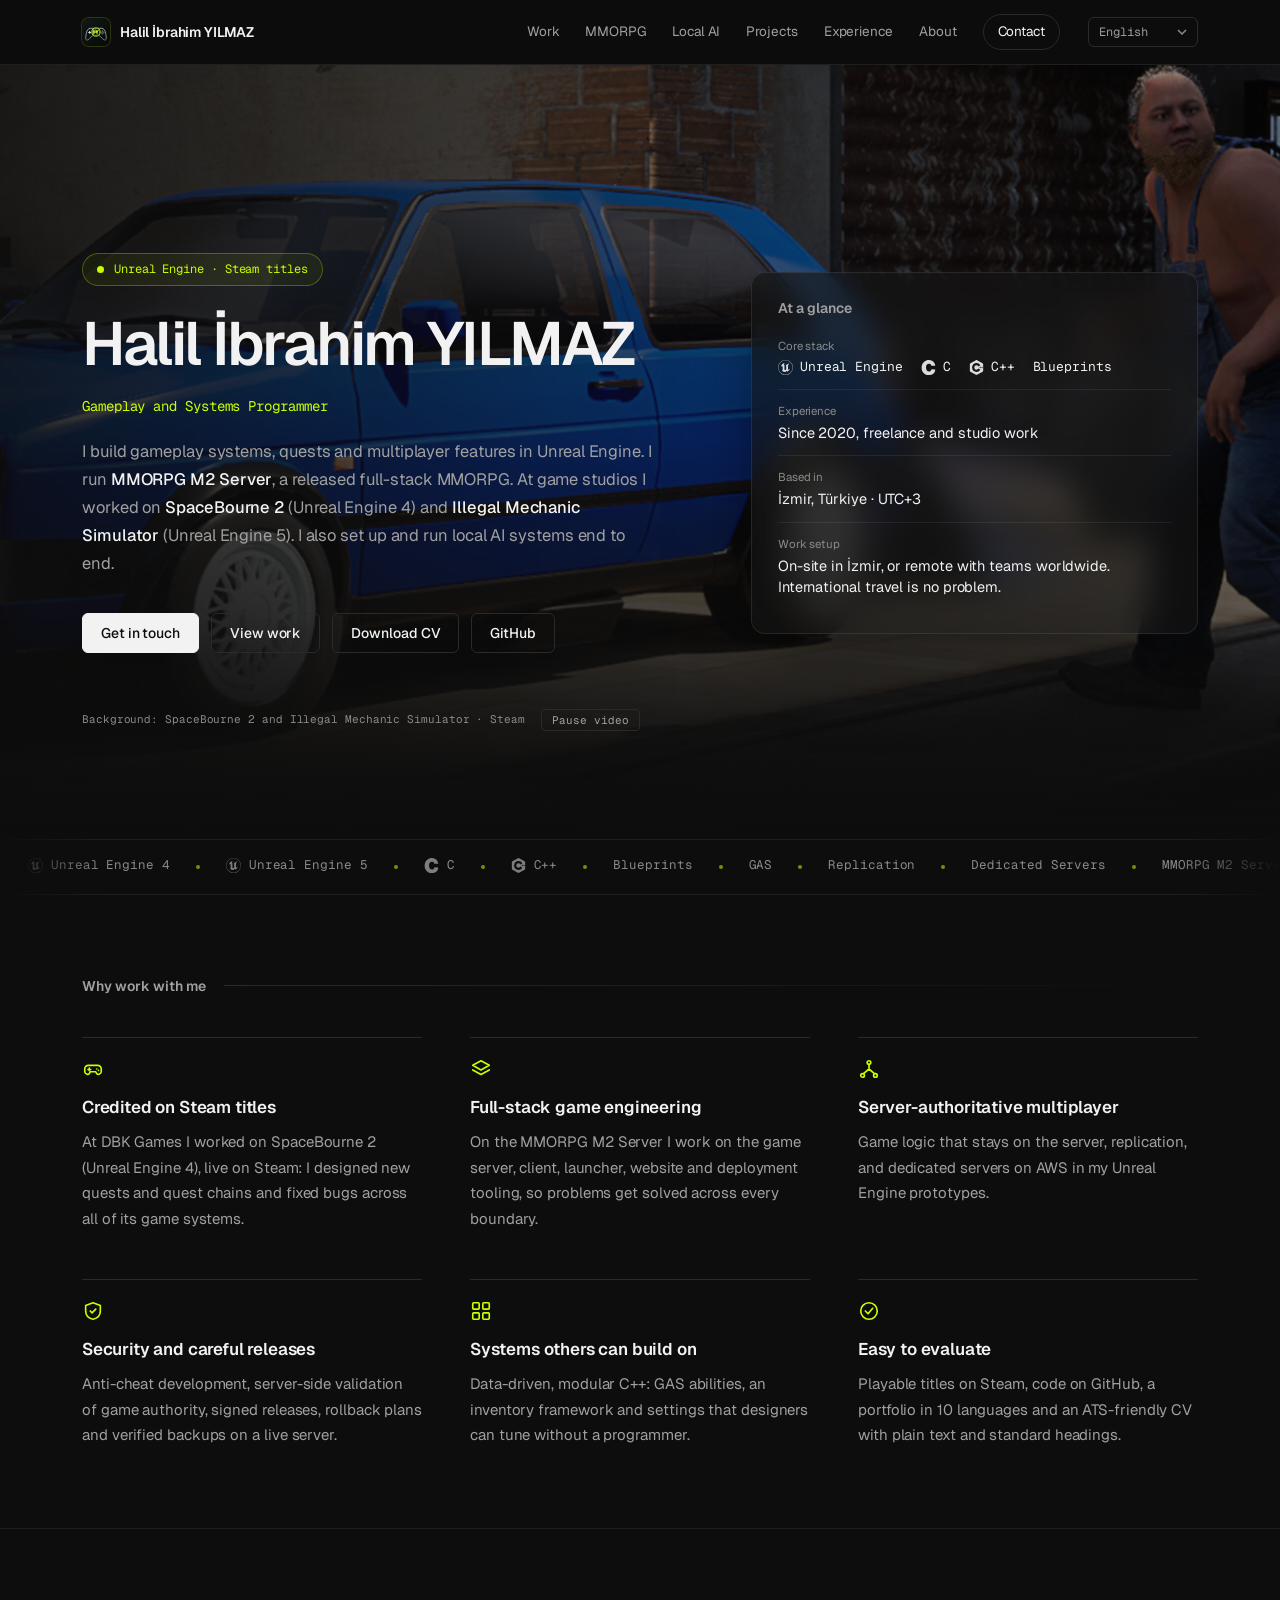
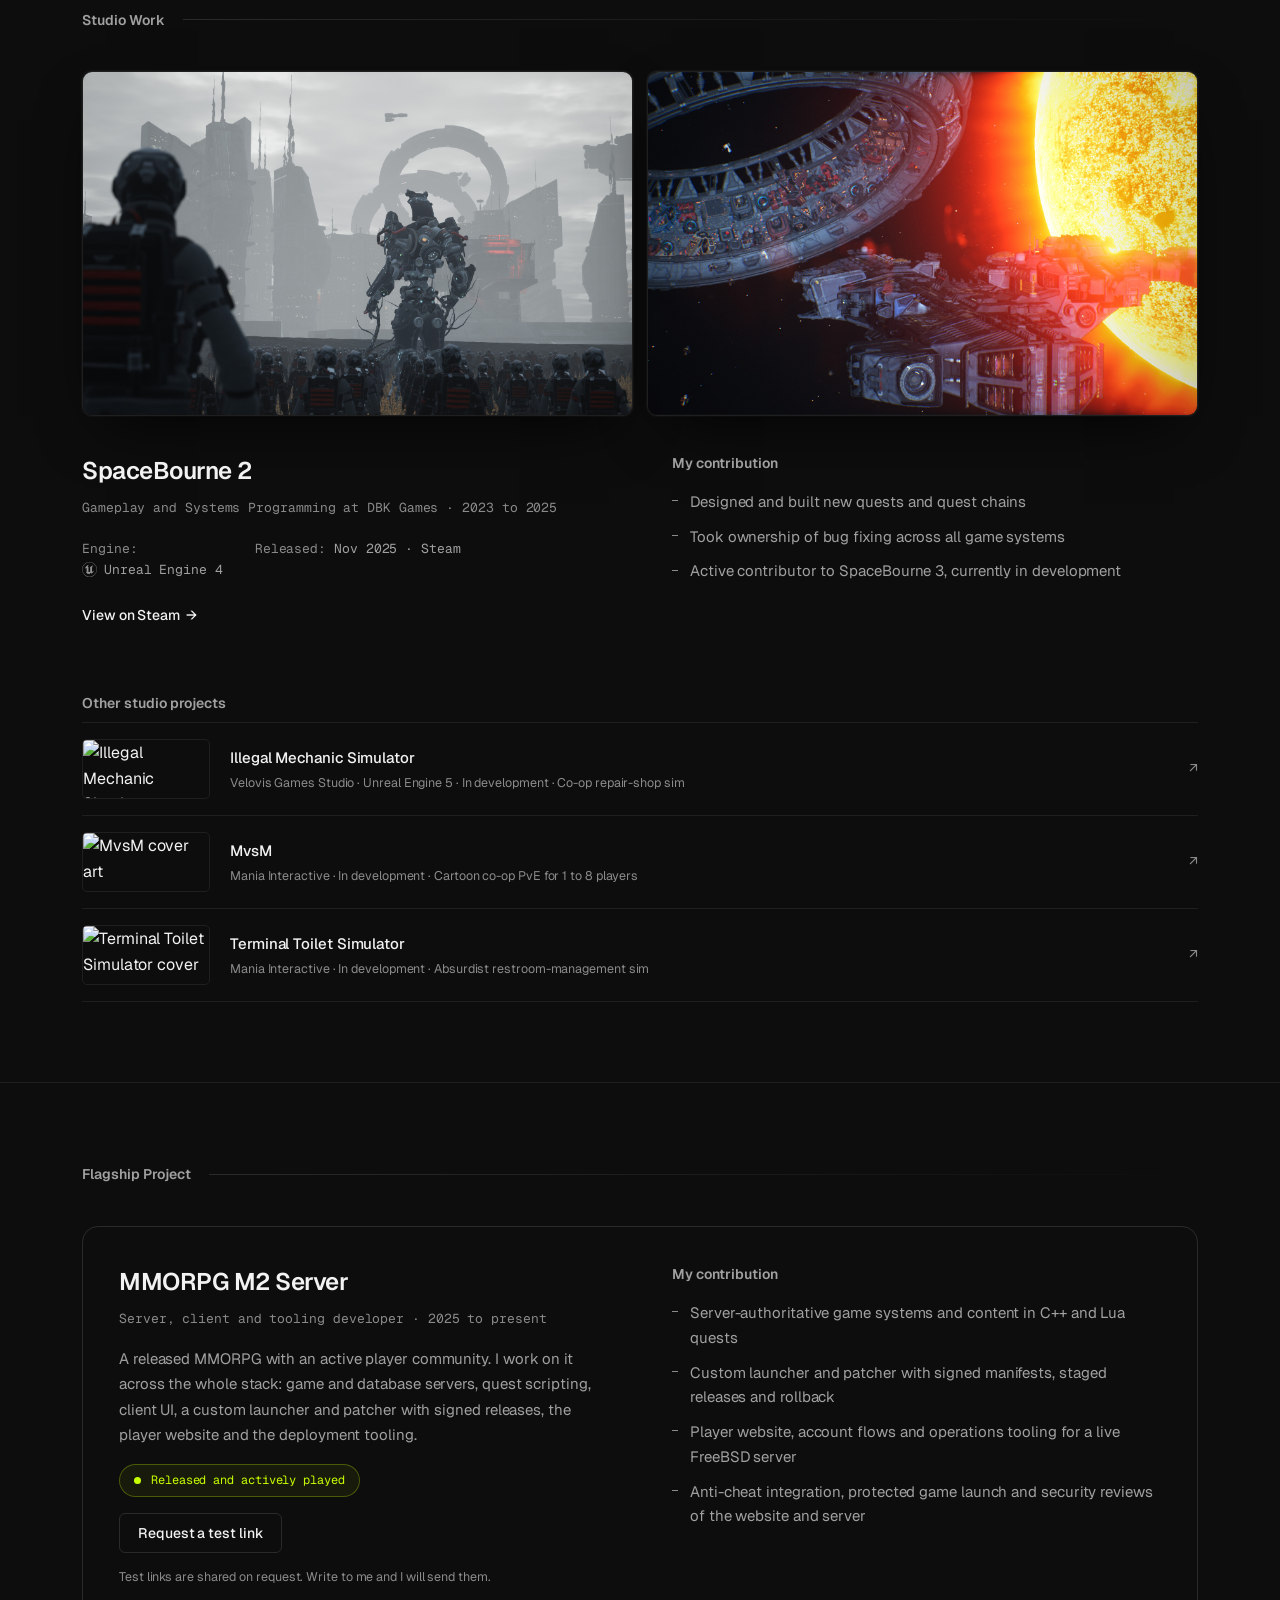
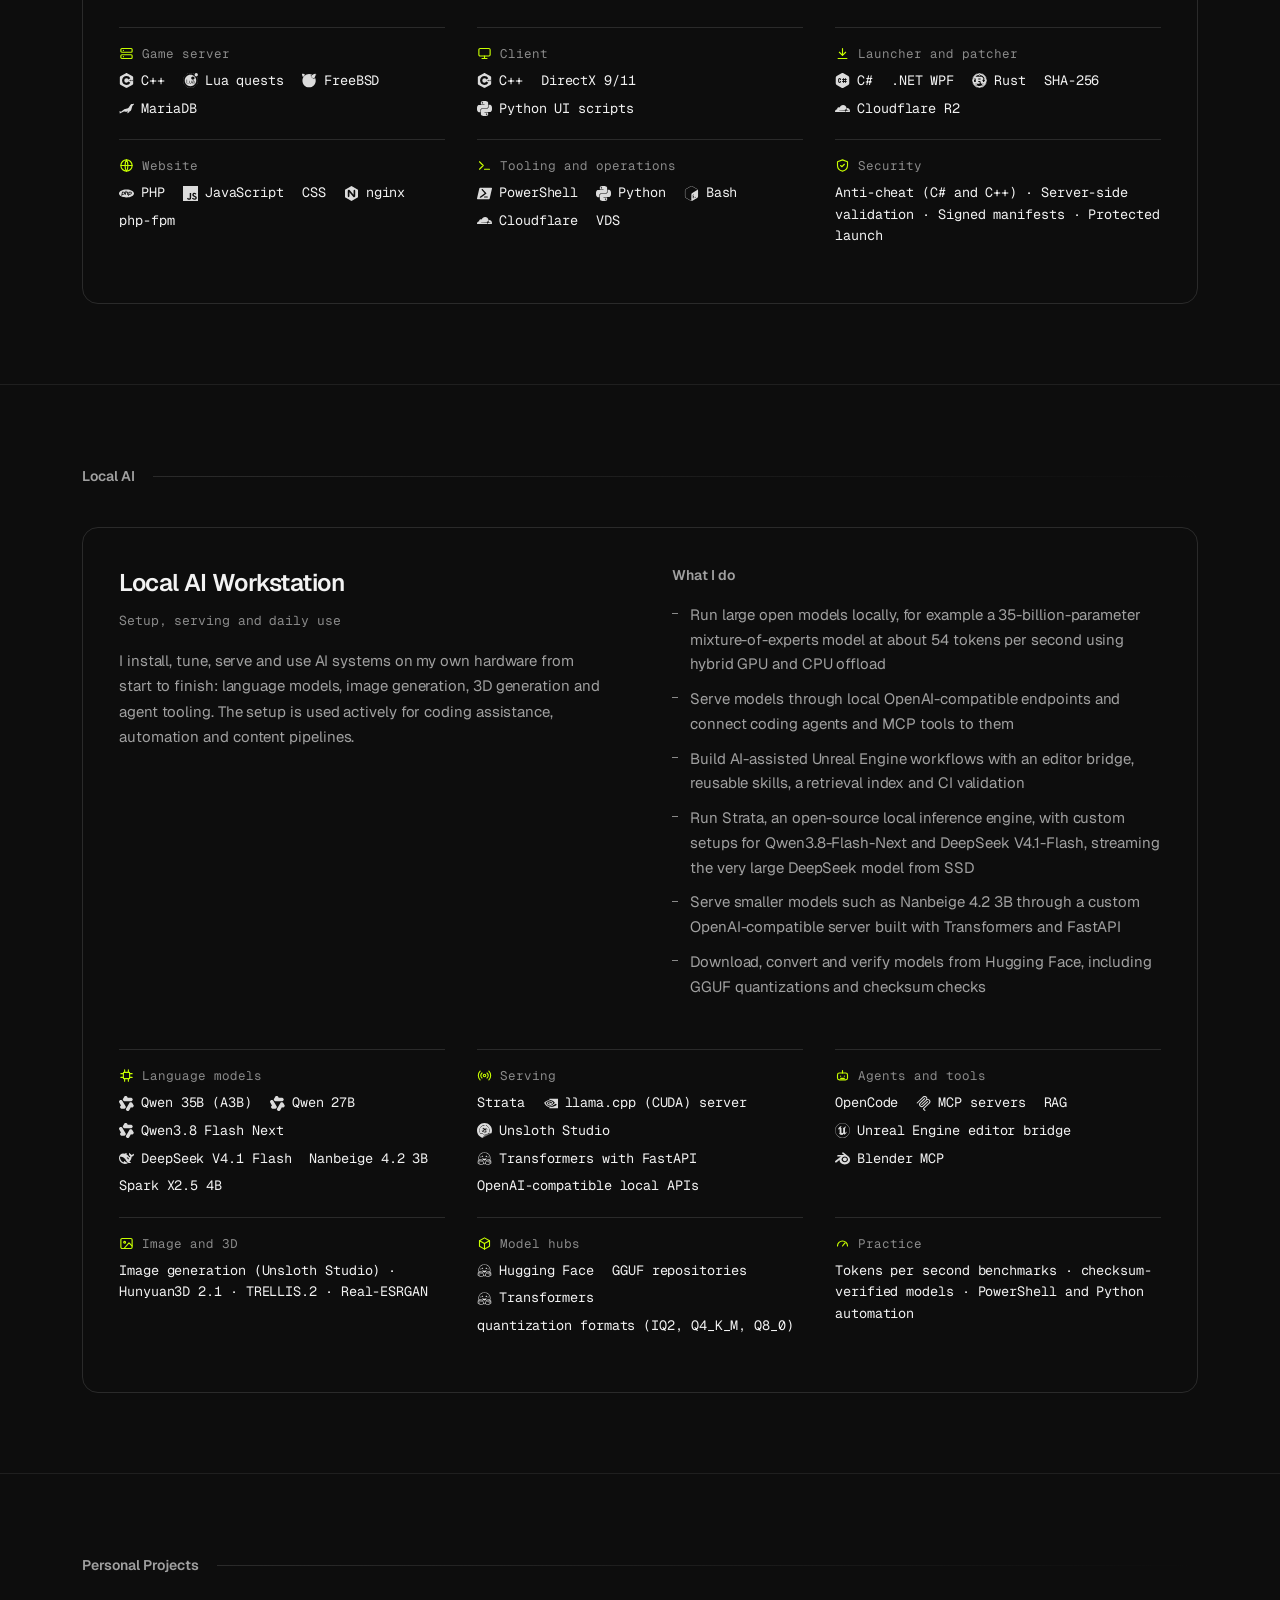
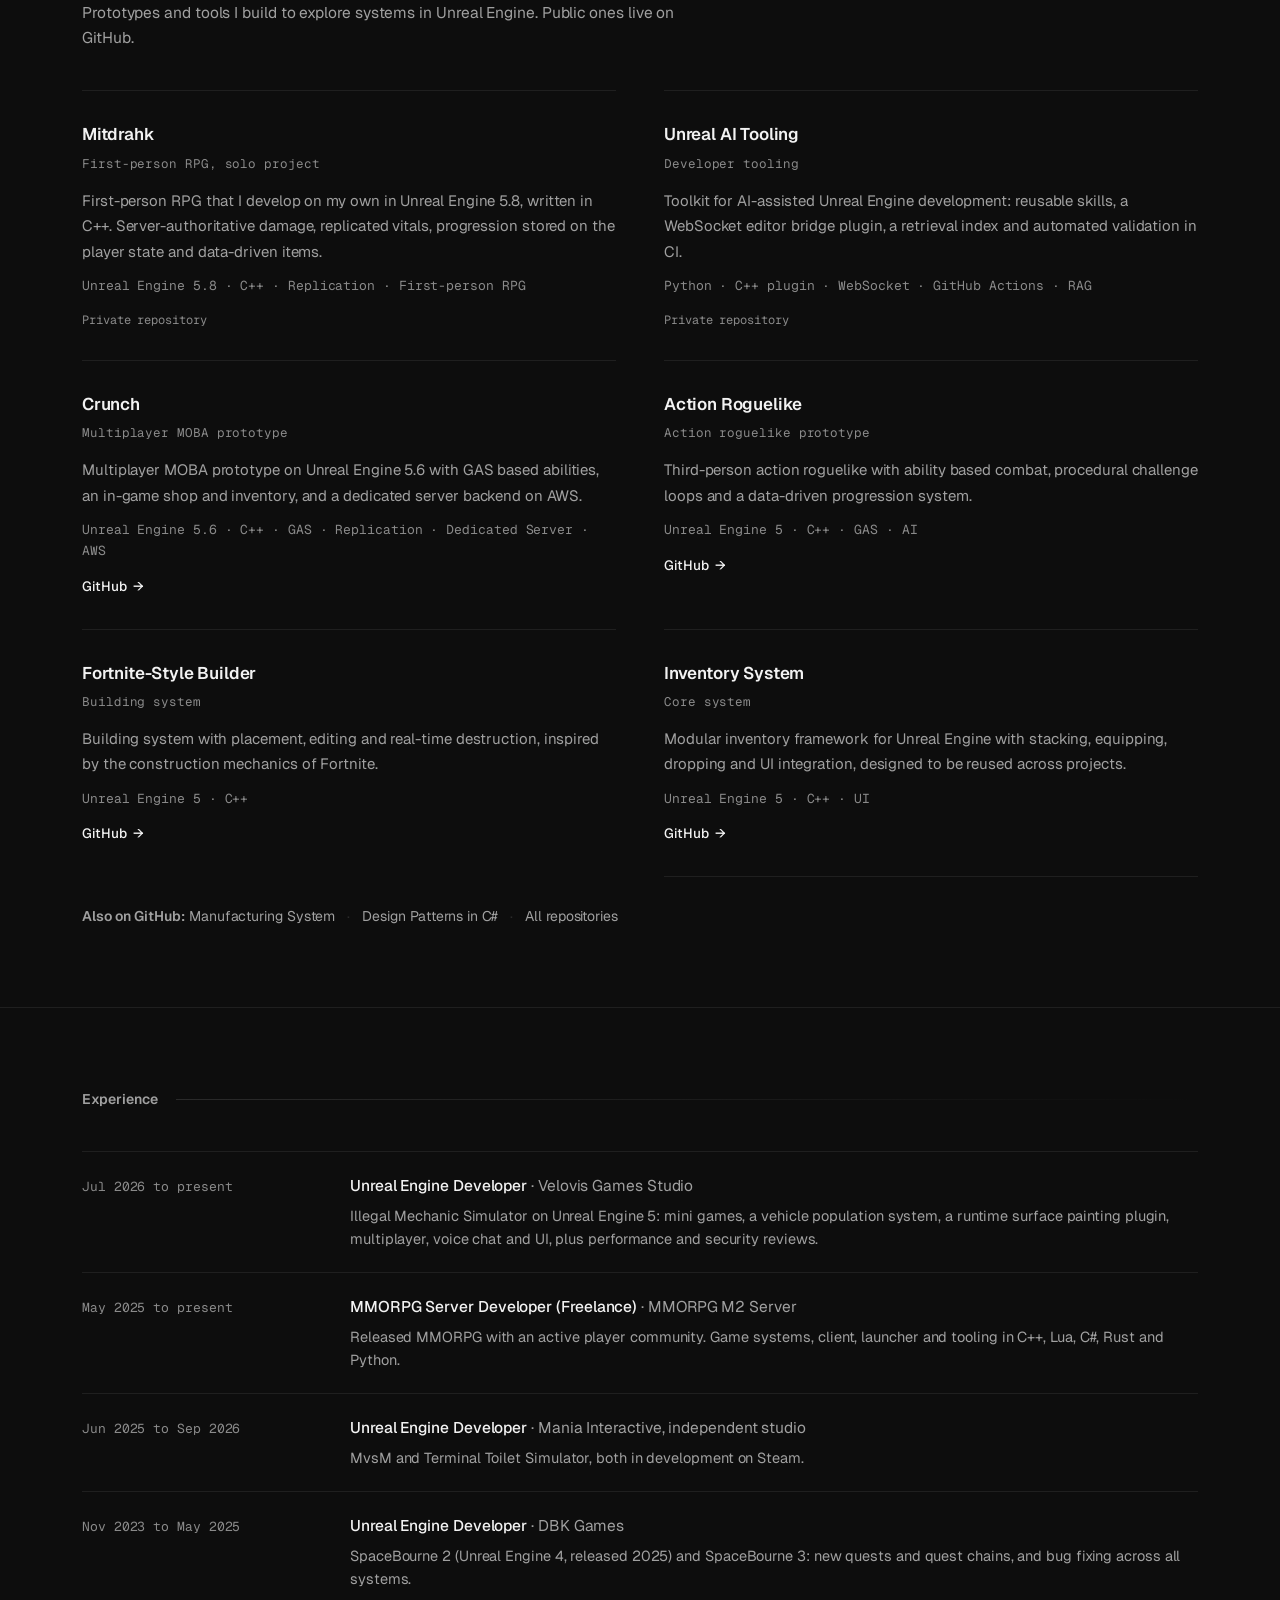
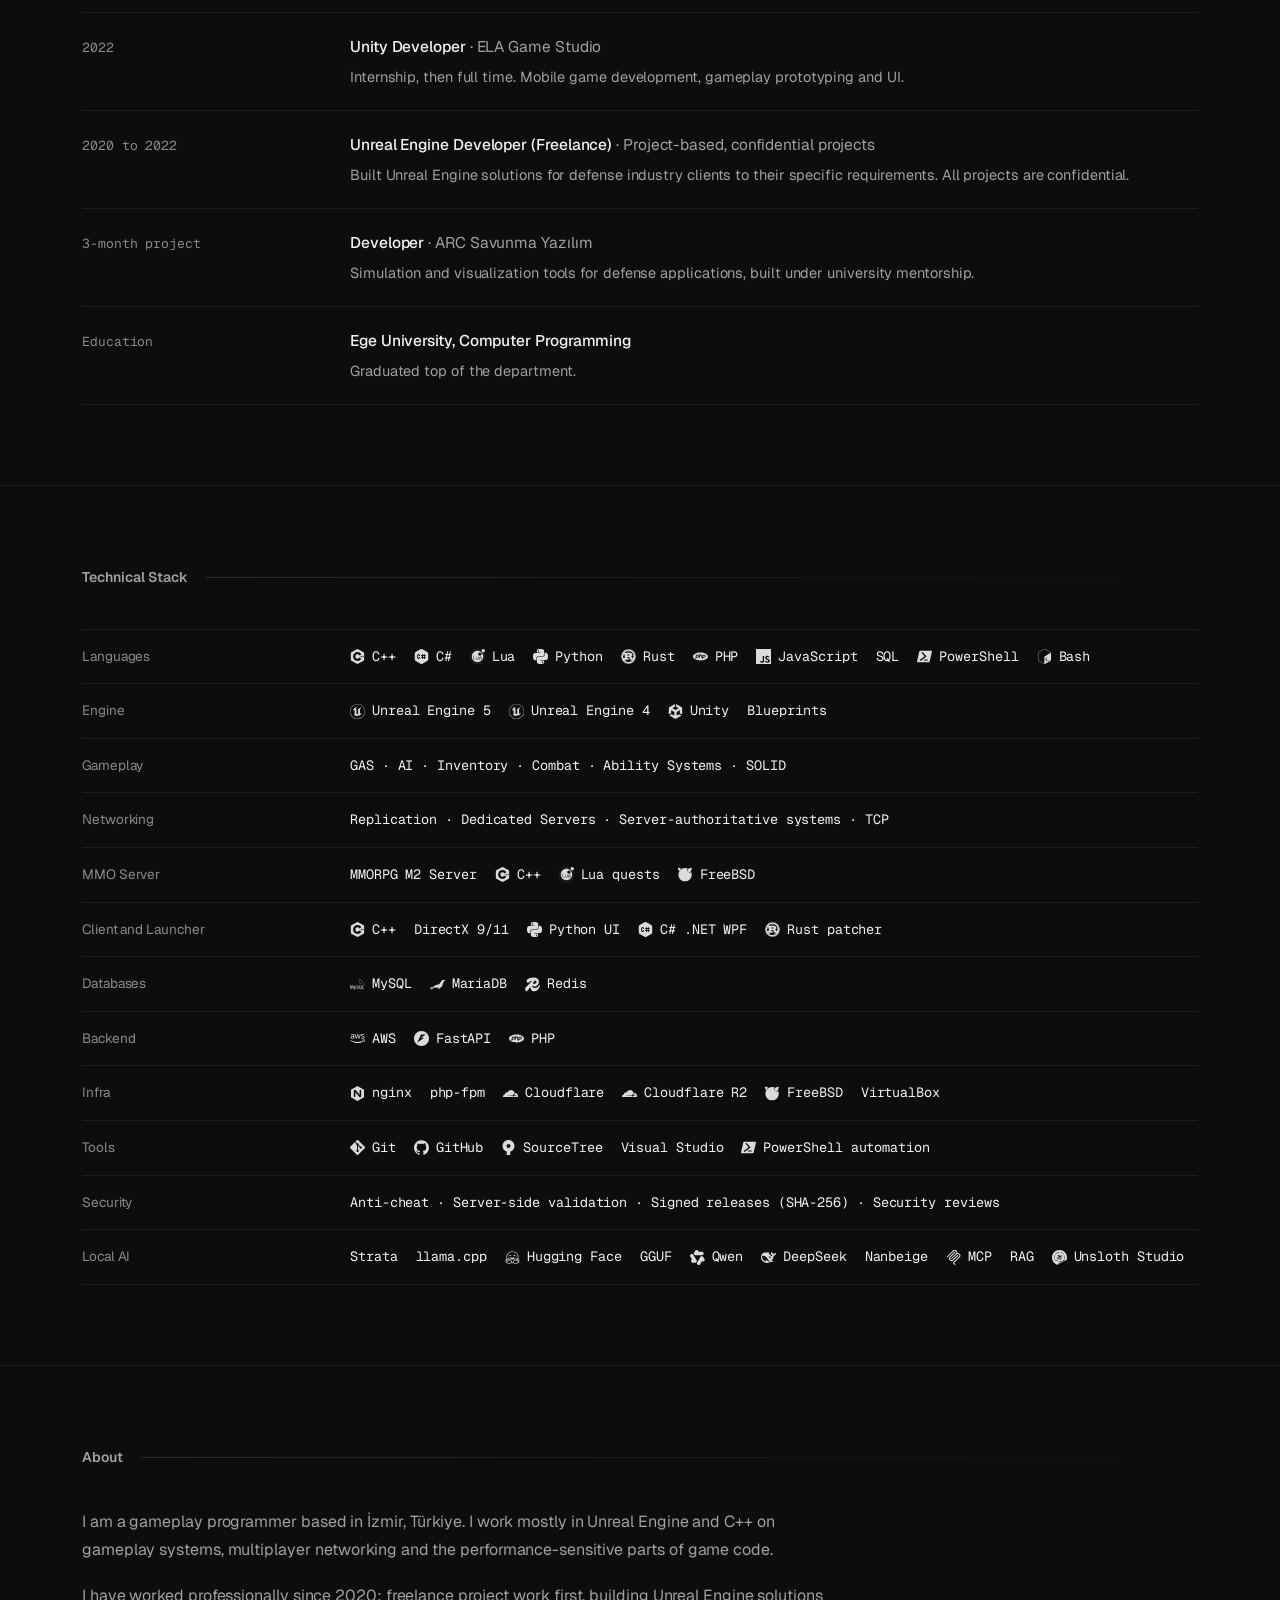
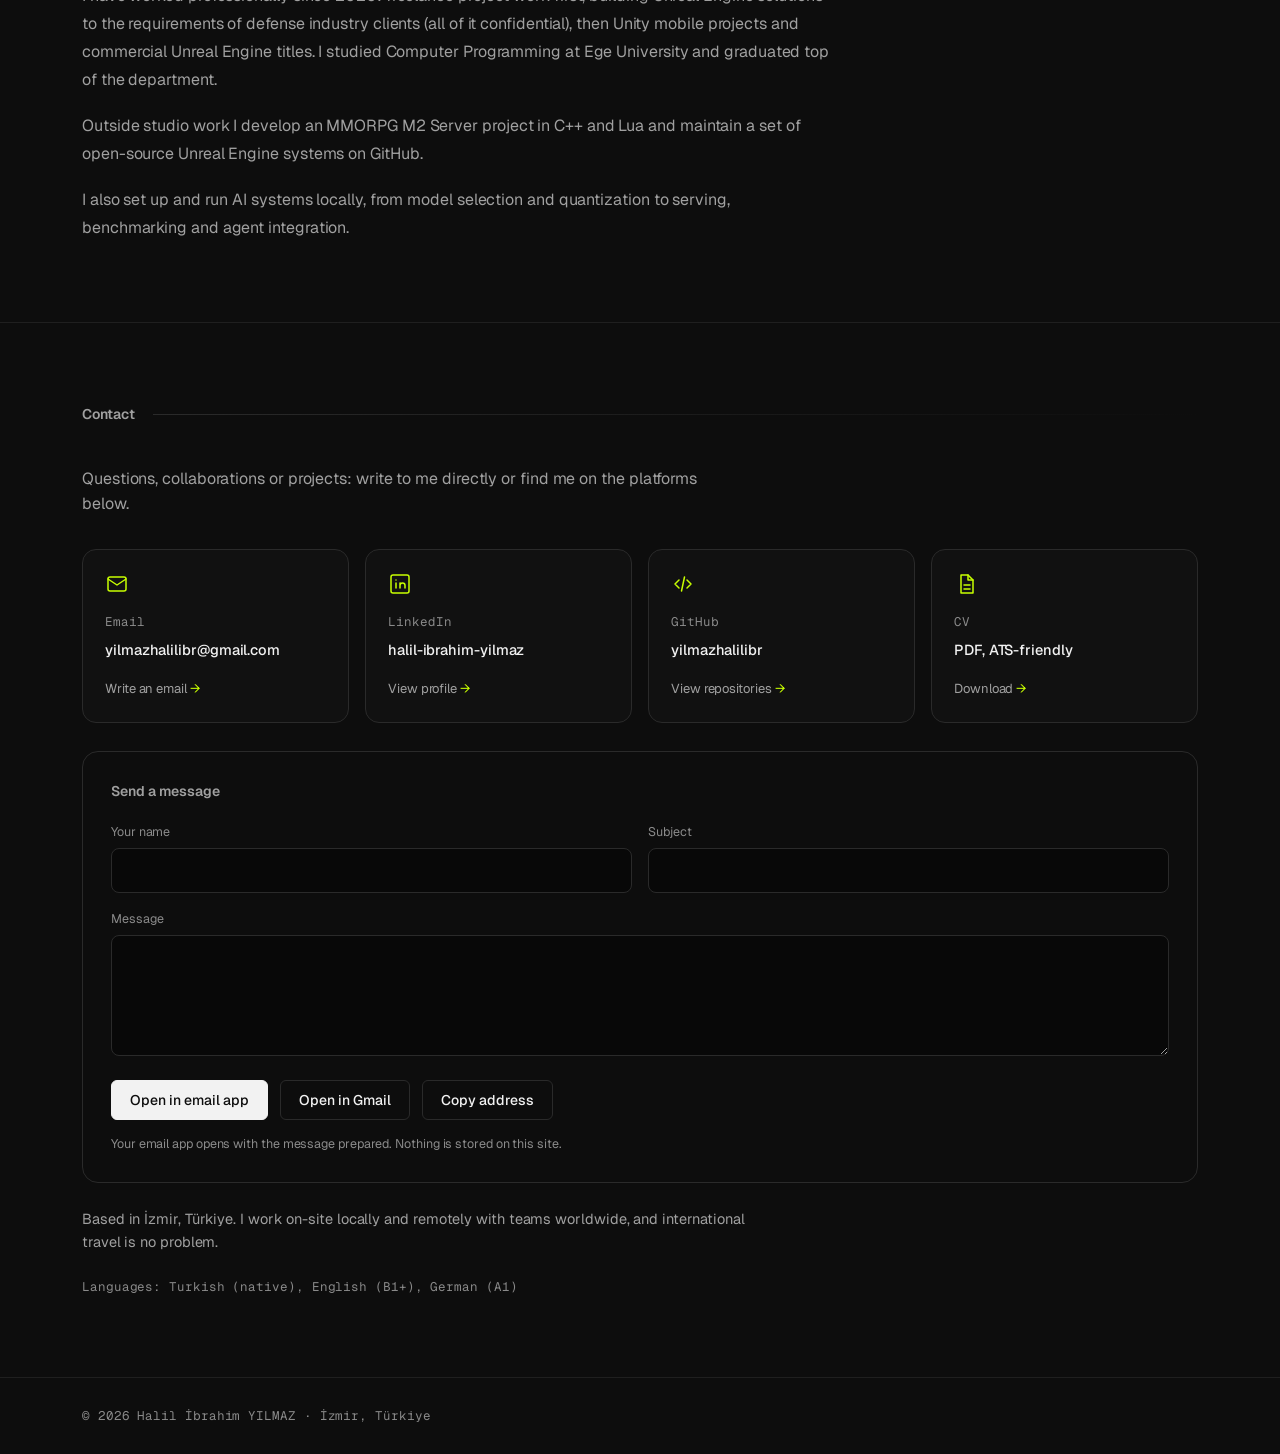
==== commit 916abb00: "Design pass: calmer type (Geist), no custom cursor, ticker restored, gamepad icon, brand logos on te" ====
--- a/index.html
+++ b/index.html
@@ -4,9 +4,9 @@
 <meta charset="UTF-8">
 <meta name="viewport" content="width=device-width, initial-scale=1.0, viewport-fit=cover">
 <meta name="theme-color" content="#0D0D0D">
-<title>Halil İbrahim Yılmaz | Gameplay Programmer</title>
+<title>Halil İbrahim YILMAZ | Gameplay Programmer</title>
 <meta name="description" content="Gameplay programmer working with Unreal Engine 4 and 5 and C++. Worked on SpaceBourne 2 on Steam and develops a full-stack MMORPG server.">
-<meta property="og:title" content="Halil İbrahim Yılmaz | Gameplay Programmer">
+<meta property="og:title" content="Halil İbrahim YILMAZ | Gameplay Programmer">
 <meta property="og:description" content="Gameplay programmer working with Unreal Engine 4 and 5 and C++. Worked on SpaceBourne 2 on Steam.">
 <meta property="og:type" content="website">
 <meta property="og:url" content="https://yilmazhalilibr.github.io/WebSite/">
@@ -46,13 +46,13 @@
 <link rel="manifest" href="manifest.webmanifest">
 <link rel="preconnect" href="https://fonts.googleapis.com">
 <link rel="preconnect" href="https://fonts.gstatic.com" crossorigin>
-<link href="https://fonts.googleapis.com/css2?family=Inter:wght@400;500;600;700&family=JetBrains+Mono:wght@400;500&display=swap" rel="stylesheet">
+<link href="https://fonts.googleapis.com/css2?family=Geist:wght@400;500;600;700&family=Geist+Mono:wght@400;500&display=swap" rel="stylesheet">
 <link rel="stylesheet" href="styles.css">
 <script type="application/ld+json">
 {
   "@context": "https://schema.org",
   "@type": "Person",
-  "name": "Halil İbrahim Yılmaz",
+  "name": "Halil İbrahim YILMAZ",
   "alternateName": "yilmazhalilibr",
   "url": "https://yilmazhalilibr.github.io/WebSite/",
   "email": "yilmazhalilibr@gmail.com",
@@ -79,7 +79,7 @@
 
 <header class="site-header">
   <div class="container header-inner">
-    <a class="brand" href="#home"><img class="brand-mark" src="assets/favicon.svg" width="28" height="28" alt=""><span class="brand-full">Halil İbrahim Yılmaz</span><span class="brand-short">HIY.</span></a>
+    <a class="brand" href="#home"><img class="brand-mark" src="assets/favicon.svg" width="28" height="28" alt=""><span class="brand-full">Halil İbrahim YILMAZ</span><span class="brand-short">HIY.</span></a>
     <nav class="site-nav" aria-label="Main">
       <a href="#work" data-i18n="nav_work">Work</a>
       <a href="#m2server">MMORPG</a>
@@ -119,7 +119,7 @@
     <div class="container hero-grid">
       <div class="hero-text">
         <p class="badge mono"><span class="dot" aria-hidden="true"></span><span data-i18n="hero_badge">Unreal Engine · Steam titles</span></p>
-        <h1>Halil İbrahim Yılmaz</h1>
+        <h1>Halil İbrahim YILMAZ</h1>
         <p class="hero-role mono" data-i18n="hero_role">Gameplay and Systems Programmer</p>
         <p class="hero-bio" data-i18n="hero_bio">I build gameplay systems, quests and multiplayer features in Unreal Engine. I run <strong>MMORPG M2 Server</strong>, a released full-stack MMORPG. At game studios I worked on <strong>SpaceBourne 2</strong> (Unreal Engine 4) and <strong>Illegal Mechanic Simulator</strong> (Unreal Engine 5). I also set up and run local AI systems end to end.</p>
         <div class="hero-actions">
@@ -132,7 +132,7 @@
       <aside class="snapshot" aria-labelledby="snap-head">
         <h2 id="snap-head" class="snap-head mono" data-i18n="snap_head">At a glance</h2>
         <dl>
-          <div><dt data-i18n="snap_stack_l">Core stack</dt><dd class="mono">Unreal Engine · C · C++ · Blueprints</dd></div>
+          <div><dt data-i18n="snap_stack_l">Core stack</dt><dd class="mono chips"><span class="chip"><i style="--i:url(assets/brands/unrealengine.svg)"></i>Unreal Engine</span><span class="chip"><i style="--i:url(assets/brands/c.svg)"></i>C</span><span class="chip"><i style="--i:url(assets/brands/cplusplus.svg)"></i>C++</span><span class="chip">Blueprints</span></dd></div>
           <div><dt data-i18n="snap_exp_l">Experience</dt><dd data-i18n="snap_exp_v">Since 2020, freelance and studio work</dd></div>
           <div><dt data-i18n="snap_loc_l">Based in</dt><dd data-i18n="snap_loc_v">İzmir, Türkiye · UTC+3</dd></div>
           <div><dt data-i18n="snap_work_l">Work setup</dt><dd data-i18n="snap_work_v">On-site in İzmir, or remote with teams worldwide. International travel is no problem.</dd></div>
@@ -147,10 +147,12 @@
 
   <div class="ticker" aria-hidden="true">
     <div class="ticker-track mono">
-      <span>Unreal Engine 4</span><span>Unreal Engine 5</span><span>C++</span><span>GAS</span><span>Replication</span><span>Dedicated Servers</span><span>MMORPG M2 Server</span><span>Local AI</span><span>Strata</span><span>llama.cpp</span><span>Hugging Face</span><span>Qwen</span><span>DeepSeek</span><span>Nanbeige</span><span>MCP</span><span>Lua</span><span>C#</span><span>Rust</span><span>Python</span><span>PHP</span><span>FreeBSD</span>
-      <span>Unreal Engine 4</span><span>Unreal Engine 5</span><span>C++</span><span>GAS</span><span>Replication</span><span>Dedicated Servers</span><span>MMORPG M2 Server</span><span>Local AI</span><span>Strata</span><span>llama.cpp</span><span>Hugging Face</span><span>Qwen</span><span>DeepSeek</span><span>Nanbeige</span><span>MCP</span><span>Lua</span><span>C#</span><span>Rust</span><span>Python</span><span>PHP</span><span>FreeBSD</span>
+      <span><span class="chip"><i style="--i:url(assets/brands/unrealengine.svg)"></i>Unreal Engine 4</span></span><span><span class="chip"><i style="--i:url(assets/brands/unrealengine.svg)"></i>Unreal Engine 5</span></span><span><span class="chip"><i style="--i:url(assets/brands/c.svg)"></i>C</span></span><span><span class="chip"><i style="--i:url(assets/brands/cplusplus.svg)"></i>C++</span></span><span><span class="chip">Blueprints</span></span><span><span class="chip">GAS</span></span><span><span class="chip">Replication</span></span><span><span class="chip">Dedicated Servers</span></span><span><span class="chip">MMORPG M2 Server</span></span><span><span class="chip">Local AI</span></span><span><span class="chip">Strata</span></span><span><span class="chip">llama.cpp</span></span><span><span class="chip"><i style="--i:url(assets/brands/lb-huggingface.svg)"></i>Hugging Face</span></span><span><span class="chip"><i style="--i:url(assets/brands/lb-qwen.svg)"></i>Qwen</span></span><span><span class="chip"><i style="--i:url(assets/brands/lb-deepseek.svg)"></i>DeepSeek</span></span><span><span class="chip">Nanbeige</span></span><span><span class="chip"><i style="--i:url(assets/brands/lb-mcp.svg)"></i>MCP</span></span><span><span class="chip"><i style="--i:url(assets/brands/lua.svg)"></i>Lua</span></span><span><span class="chip"><i style="--i:url(assets/brands/csharp.svg)"></i>C#</span></span><span><span class="chip"><i style="--i:url(assets/brands/rust.svg)"></i>Rust</span></span><span><span class="chip"><i style="--i:url(assets/brands/python.svg)"></i>Python</span></span><span><span class="chip"><i style="--i:url(assets/brands/php.svg)"></i>PHP</span></span><span><span class="chip"><i style="--i:url(assets/brands/freebsd.svg)"></i>FreeBSD</span></span>
+      <span><span class="chip"><i style="--i:url(assets/brands/unrealengine.svg)"></i>Unreal Engine 4</span></span><span><span class="chip"><i style="--i:url(assets/brands/unrealengine.svg)"></i>Unreal Engine 5</span></span><span><span class="chip"><i style="--i:url(assets/brands/c.svg)"></i>C</span></span><span><span class="chip"><i style="--i:url(assets/brands/cplusplus.svg)"></i>C++</span></span><span><span class="chip">Blueprints</span></span><span><span class="chip">GAS</span></span><span><span class="chip">Replication</span></span><span><span class="chip">Dedicated Servers</span></span><span><span class="chip">MMORPG M2 Server</span></span><span><span class="chip">Local AI</span></span><span><span class="chip">Strata</span></span><span><span class="chip">llama.cpp</span></span><span><span class="chip"><i style="--i:url(assets/brands/lb-huggingface.svg)"></i>Hugging Face</span></span><span><span class="chip"><i style="--i:url(assets/brands/lb-qwen.svg)"></i>Qwen</span></span><span><span class="chip"><i style="--i:url(assets/brands/lb-deepseek.svg)"></i>DeepSeek</span></span><span><span class="chip">Nanbeige</span></span><span><span class="chip"><i style="--i:url(assets/brands/lb-mcp.svg)"></i>MCP</span></span><span><span class="chip"><i style="--i:url(assets/brands/lua.svg)"></i>Lua</span></span><span><span class="chip"><i style="--i:url(assets/brands/csharp.svg)"></i>C#</span></span><span><span class="chip"><i style="--i:url(assets/brands/rust.svg)"></i>Rust</span></span><span><span class="chip"><i style="--i:url(assets/brands/python.svg)"></i>Python</span></span><span><span class="chip"><i style="--i:url(assets/brands/php.svg)"></i>PHP</span></span><span><span class="chip"><i style="--i:url(assets/brands/freebsd.svg)"></i>FreeBSD</span></span>
     </div>
   </div>
+
+
 
   <!-- WHY WORK WITH ME -->
   <section id="why" class="section">
@@ -204,7 +206,7 @@
             <h3>SpaceBourne 2</h3>
             <p class="featured-meta mono" data-i18n="sb2_meta">Gameplay and Systems Programming at DBK Games · 2023 to 2025</p>
             <dl class="facts">
-              <div><dt class="mono" data-i18n="sb2_engine_l">Engine</dt><dd class="mono">Unreal Engine 4</dd></div>
+              <div><dt class="mono" data-i18n="sb2_engine_l">Engine</dt><dd class="mono chips"><span class="chip"><i style="--i:url(assets/brands/unrealengine.svg)"></i>Unreal Engine 4</span></dd></div>
               <div><dt class="mono" data-i18n="sb2_released_l">Released</dt><dd class="mono" data-i18n="sb2_released_v">Nov 2025 · Steam</dd></div>
             </dl>
             <a class="link-arrow" href="https://store.steampowered.com/app/1646850/SpaceBourne_2/" target="_blank" rel="noopener" data-i18n="sb2_link">View on Steam</a>
@@ -284,11 +286,11 @@
           </div>
         </div>
         <dl class="m2-tech">
-          <div><dt class="mono" data-i18n="m2_game_l">Game server</dt><dd class="mono">C++ · Lua quests · FreeBSD · MariaDB</dd></div>
-          <div><dt class="mono" data-i18n="m2_client_l">Client</dt><dd class="mono">C++ · DirectX 9/11 · Python UI scripts</dd></div>
-          <div><dt class="mono" data-i18n="m2_launcher_l">Launcher and patcher</dt><dd class="mono">C# · .NET WPF · Rust · SHA-256 · Cloudflare R2</dd></div>
-          <div><dt class="mono" data-i18n="m2_web_l">Website</dt><dd class="mono">PHP · JavaScript · CSS · nginx · php-fpm</dd></div>
-          <div><dt class="mono" data-i18n="m2_tools_l">Tooling and operations</dt><dd class="mono">PowerShell · Python · Bash · Cloudflare · VDS</dd></div>
+          <div><dt class="mono" data-i18n="m2_game_l">Game server</dt><dd class="mono chips"><span class="chip"><i style="--i:url(assets/brands/cplusplus.svg)"></i>C++</span><span class="chip"><i style="--i:url(assets/brands/lua.svg)"></i>Lua quests</span><span class="chip"><i style="--i:url(assets/brands/freebsd.svg)"></i>FreeBSD</span><span class="chip"><i style="--i:url(assets/brands/mariadb.svg)"></i>MariaDB</span></dd></div>
+          <div><dt class="mono" data-i18n="m2_client_l">Client</dt><dd class="mono chips"><span class="chip"><i style="--i:url(assets/brands/cplusplus.svg)"></i>C++</span><span class="chip">DirectX 9/11</span><span class="chip"><i style="--i:url(assets/brands/python.svg)"></i>Python UI scripts</span></dd></div>
+          <div><dt class="mono" data-i18n="m2_launcher_l">Launcher and patcher</dt><dd class="mono chips"><span class="chip"><i style="--i:url(assets/brands/csharp.svg)"></i>C#</span><span class="chip">.NET WPF</span><span class="chip"><i style="--i:url(assets/brands/rust.svg)"></i>Rust</span><span class="chip">SHA-256</span><span class="chip"><i style="--i:url(assets/brands/cloudflare.svg)"></i>Cloudflare R2</span></dd></div>
+          <div><dt class="mono" data-i18n="m2_web_l">Website</dt><dd class="mono chips"><span class="chip"><i style="--i:url(assets/brands/php.svg)"></i>PHP</span><span class="chip"><i style="--i:url(assets/brands/javascript.svg)"></i>JavaScript</span><span class="chip">CSS</span><span class="chip"><i style="--i:url(assets/brands/nginx.svg)"></i>nginx</span><span class="chip">php-fpm</span></dd></div>
+          <div><dt class="mono" data-i18n="m2_tools_l">Tooling and operations</dt><dd class="mono chips"><span class="chip"><i style="--i:url(assets/brands/powershell.svg)"></i>PowerShell</span><span class="chip"><i style="--i:url(assets/brands/python.svg)"></i>Python</span><span class="chip"><i style="--i:url(assets/brands/gnubash.svg)"></i>Bash</span><span class="chip"><i style="--i:url(assets/brands/cloudflare.svg)"></i>Cloudflare</span><span class="chip">VDS</span></dd></div>
           <div><dt class="mono" data-i18n="m2_sec_l">Security</dt><dd class="mono">Anti-cheat (C# and C++) · Server-side validation · Signed manifests · Protected launch</dd></div>
         </dl>
       </article>
@@ -319,11 +321,11 @@
           </div>
         </div>
         <dl class="m2-tech">
-          <div><dt class="mono" data-i18n="ai_models_l">Language models</dt><dd class="mono">Qwen 35B (A3B) · Qwen 27B · Qwen3.8 Flash Next · DeepSeek V4.1 Flash · Nanbeige 4.2 3B · Spark X2.5 4B</dd></div>
-          <div><dt class="mono" data-i18n="ai_serving_l">Serving</dt><dd class="mono">Strata · llama.cpp (CUDA) server · Unsloth Studio · Transformers with FastAPI · OpenAI-compatible local APIs</dd></div>
-          <div><dt class="mono" data-i18n="ai_agents_l">Agents and tools</dt><dd class="mono">OpenCode · MCP servers · RAG · Unreal Engine editor bridge · Blender MCP</dd></div>
+          <div><dt class="mono" data-i18n="ai_models_l">Language models</dt><dd class="mono chips"><span class="chip"><i style="--i:url(assets/brands/lb-qwen.svg)"></i>Qwen 35B (A3B)</span><span class="chip"><i style="--i:url(assets/brands/lb-qwen.svg)"></i>Qwen 27B</span><span class="chip"><i style="--i:url(assets/brands/lb-qwen.svg)"></i>Qwen3.8 Flash Next</span><span class="chip"><i style="--i:url(assets/brands/lb-deepseek.svg)"></i>DeepSeek V4.1 Flash</span><span class="chip">Nanbeige 4.2 3B</span><span class="chip">Spark X2.5 4B</span></dd></div>
+          <div><dt class="mono" data-i18n="ai_serving_l">Serving</dt><dd class="mono chips"><span class="chip">Strata</span><span class="chip"><i style="--i:url(assets/brands/lb-nvidia.svg)"></i>llama.cpp (CUDA) server</span><span class="chip"><i style="--i:url(assets/brands/lb-unsloth.svg)"></i>Unsloth Studio</span><span class="chip"><i style="--i:url(assets/brands/lb-huggingface.svg)"></i>Transformers with FastAPI</span><span class="chip">OpenAI-compatible local APIs</span></dd></div>
+          <div><dt class="mono" data-i18n="ai_agents_l">Agents and tools</dt><dd class="mono chips"><span class="chip">OpenCode</span><span class="chip"><i style="--i:url(assets/brands/lb-mcp.svg)"></i>MCP servers</span><span class="chip">RAG</span><span class="chip"><i style="--i:url(assets/brands/unrealengine.svg)"></i>Unreal Engine editor bridge</span><span class="chip"><i style="--i:url(assets/brands/blender.svg)"></i>Blender MCP</span></dd></div>
           <div><dt class="mono" data-i18n="ai_gen_l">Image and 3D</dt><dd class="mono">Image generation (Unsloth Studio) · Hunyuan3D 2.1 · TRELLIS.2 · Real-ESRGAN</dd></div>
-          <div><dt class="mono" data-i18n="ai_hub_l">Model hubs</dt><dd class="mono">Hugging Face · GGUF repositories · Transformers · quantization formats (IQ2, Q4_K_M, Q8_0)</dd></div>
+          <div><dt class="mono" data-i18n="ai_hub_l">Model hubs</dt><dd class="mono chips"><span class="chip"><i style="--i:url(assets/brands/lb-huggingface.svg)"></i>Hugging Face</span><span class="chip">GGUF repositories</span><span class="chip"><i style="--i:url(assets/brands/lb-huggingface.svg)"></i>Transformers</span><span class="chip">quantization formats (IQ2, Q4_K_M, Q8_0)</span></dd></div>
           <div><dt class="mono" data-i18n="ai_ops_l">Practice</dt><dd class="mono">Tokens per second benchmarks · checksum-verified models · PowerShell and Python automation</dd></div>
         </dl>
       </article>
@@ -491,18 +493,18 @@
     <div class="container">
       <h2 class="section-label mono" data-i18n="sec_stack">Technical Stack</h2>
       <dl class="stack">
-        <div><dt data-i18n="stack_lang">Languages</dt><dd class="mono">C++ · C# · Lua · Python · Rust · PHP · JavaScript · SQL · PowerShell · Bash</dd></div>
-        <div><dt data-i18n="stack_engine">Engine</dt><dd class="mono">Unreal Engine 5 · Unreal Engine 4 · Unity · Blueprints</dd></div>
+        <div><dt data-i18n="stack_lang">Languages</dt><dd class="mono chips"><span class="chip"><i style="--i:url(assets/brands/cplusplus.svg)"></i>C++</span><span class="chip"><i style="--i:url(assets/brands/csharp.svg)"></i>C#</span><span class="chip"><i style="--i:url(assets/brands/lua.svg)"></i>Lua</span><span class="chip"><i style="--i:url(assets/brands/python.svg)"></i>Python</span><span class="chip"><i style="--i:url(assets/brands/rust.svg)"></i>Rust</span><span class="chip"><i style="--i:url(assets/brands/php.svg)"></i>PHP</span><span class="chip"><i style="--i:url(assets/brands/javascript.svg)"></i>JavaScript</span><span class="chip">SQL</span><span class="chip"><i style="--i:url(assets/brands/powershell.svg)"></i>PowerShell</span><span class="chip"><i style="--i:url(assets/brands/gnubash.svg)"></i>Bash</span></dd></div>
+        <div><dt data-i18n="stack_engine">Engine</dt><dd class="mono chips"><span class="chip"><i style="--i:url(assets/brands/unrealengine.svg)"></i>Unreal Engine 5</span><span class="chip"><i style="--i:url(assets/brands/unrealengine.svg)"></i>Unreal Engine 4</span><span class="chip"><i style="--i:url(assets/brands/unity.svg)"></i>Unity</span><span class="chip">Blueprints</span></dd></div>
         <div><dt data-i18n="stack_gameplay">Gameplay</dt><dd class="mono">GAS · AI · Inventory · Combat · Ability Systems · SOLID</dd></div>
         <div><dt data-i18n="stack_net">Networking</dt><dd class="mono">Replication · Dedicated Servers · Server-authoritative systems · TCP</dd></div>
-        <div><dt data-i18n="stack_mmo">MMO Server</dt><dd class="mono">MMORPG M2 Server · C++ · Lua quests · FreeBSD</dd></div>
-        <div><dt data-i18n="stack_client">Client and Launcher</dt><dd class="mono">C++ · DirectX 9/11 · Python UI · C# .NET WPF · Rust patcher</dd></div>
-        <div><dt data-i18n="stack_db">Databases</dt><dd class="mono">MySQL · MariaDB · Redis</dd></div>
-        <div><dt data-i18n="stack_backend">Backend</dt><dd class="mono">AWS · FastAPI · PHP</dd></div>
-        <div><dt data-i18n="stack_infra">Infra</dt><dd class="mono">nginx · php-fpm · Cloudflare · Cloudflare R2 · FreeBSD · VirtualBox</dd></div>
-        <div><dt data-i18n="stack_tools">Tools</dt><dd class="mono">Git · GitHub · SourceTree · Visual Studio · PowerShell automation</dd></div>
+        <div><dt data-i18n="stack_mmo">MMO Server</dt><dd class="mono chips"><span class="chip">MMORPG M2 Server</span><span class="chip"><i style="--i:url(assets/brands/cplusplus.svg)"></i>C++</span><span class="chip"><i style="--i:url(assets/brands/lua.svg)"></i>Lua quests</span><span class="chip"><i style="--i:url(assets/brands/freebsd.svg)"></i>FreeBSD</span></dd></div>
+        <div><dt data-i18n="stack_client">Client and Launcher</dt><dd class="mono chips"><span class="chip"><i style="--i:url(assets/brands/cplusplus.svg)"></i>C++</span><span class="chip">DirectX 9/11</span><span class="chip"><i style="--i:url(assets/brands/python.svg)"></i>Python UI</span><span class="chip"><i style="--i:url(assets/brands/csharp.svg)"></i>C# .NET WPF</span><span class="chip"><i style="--i:url(assets/brands/rust.svg)"></i>Rust patcher</span></dd></div>
+        <div><dt data-i18n="stack_db">Databases</dt><dd class="mono chips"><span class="chip"><i style="--i:url(assets/brands/mysql.svg)"></i>MySQL</span><span class="chip"><i style="--i:url(assets/brands/mariadb.svg)"></i>MariaDB</span><span class="chip"><i style="--i:url(assets/brands/redis.svg)"></i>Redis</span></dd></div>
+        <div><dt data-i18n="stack_backend">Backend</dt><dd class="mono chips"><span class="chip"><i style="--i:url(assets/brands/amazonaws.svg)"></i>AWS</span><span class="chip"><i style="--i:url(assets/brands/fastapi.svg)"></i>FastAPI</span><span class="chip"><i style="--i:url(assets/brands/php.svg)"></i>PHP</span></dd></div>
+        <div><dt data-i18n="stack_infra">Infra</dt><dd class="mono chips"><span class="chip"><i style="--i:url(assets/brands/nginx.svg)"></i>nginx</span><span class="chip">php-fpm</span><span class="chip"><i style="--i:url(assets/brands/cloudflare.svg)"></i>Cloudflare</span><span class="chip"><i style="--i:url(assets/brands/cloudflare.svg)"></i>Cloudflare R2</span><span class="chip"><i style="--i:url(assets/brands/freebsd.svg)"></i>FreeBSD</span><span class="chip">VirtualBox</span></dd></div>
+        <div><dt data-i18n="stack_tools">Tools</dt><dd class="mono chips"><span class="chip"><i style="--i:url(assets/brands/git.svg)"></i>Git</span><span class="chip"><i style="--i:url(assets/brands/github.svg)"></i>GitHub</span><span class="chip"><i style="--i:url(assets/brands/sourcetree.svg)"></i>SourceTree</span><span class="chip">Visual Studio</span><span class="chip"><i style="--i:url(assets/brands/powershell.svg)"></i>PowerShell automation</span></dd></div>
         <div><dt data-i18n="stack_security">Security</dt><dd class="mono">Anti-cheat · Server-side validation · Signed releases (SHA-256) · Security reviews</dd></div>
-        <div><dt data-i18n="stack_ai">Local AI</dt><dd class="mono">Strata · llama.cpp · Hugging Face · GGUF · Qwen · DeepSeek · Nanbeige · MCP · RAG · Unsloth Studio</dd></div>
+        <div><dt data-i18n="stack_ai">Local AI</dt><dd class="mono chips"><span class="chip">Strata</span><span class="chip">llama.cpp</span><span class="chip"><i style="--i:url(assets/brands/lb-huggingface.svg)"></i>Hugging Face</span><span class="chip">GGUF</span><span class="chip"><i style="--i:url(assets/brands/lb-qwen.svg)"></i>Qwen</span><span class="chip"><i style="--i:url(assets/brands/lb-deepseek.svg)"></i>DeepSeek</span><span class="chip">Nanbeige</span><span class="chip"><i style="--i:url(assets/brands/lb-mcp.svg)"></i>MCP</span><span class="chip">RAG</span><span class="chip"><i style="--i:url(assets/brands/lb-unsloth.svg)"></i>Unsloth Studio</span></dd></div>
       </dl>
     </div>
   </section>
@@ -577,7 +579,7 @@
 
 <footer class="site-footer">
   <div class="container">
-    <p class="mono">© 2026 Halil İbrahim Yılmaz · İzmir, Türkiye</p>
+    <p class="mono">© 2026 Halil İbrahim YILMAZ · İzmir, Türkiye</p>
   </div>
 </footer>
 
--- a/styles.css
+++ b/styles.css
@@ -14,8 +14,8 @@
   --text-2: #A0A0A0;
   --text-3: #8A8A8A;
   --accent: #C8FF00;
-  --font-sans: 'Inter', system-ui, -apple-system, 'Segoe UI', sans-serif;
-  --font-mono: 'JetBrains Mono', ui-monospace, 'SF Mono', Consolas, monospace;
+  --font-sans: 'Geist', system-ui, -apple-system, 'Segoe UI', sans-serif;
+  --font-mono: 'Geist Mono', ui-monospace, 'SF Mono', Consolas, monospace;
   --w: 1180px;
   --pad: 32px;
 }
@@ -120,11 +120,7 @@
   padding: 6px 14px; border-radius: 999px; font-size: 12px; color: var(--accent);
   border: 1px solid rgba(200, 255, 0, 0.28); background: rgba(200, 255, 0, 0.06);
 }
-.dot { width: 7px; height: 7px; border-radius: 50%; background: var(--accent); animation: pulse 2s infinite; }
-@keyframes pulse {
-  0% { box-shadow: 0 0 0 0 rgba(200, 255, 0, 0.55); }
-  70%, 100% { box-shadow: 0 0 0 8px rgba(200, 255, 0, 0); }
-}
+.dot { width: 7px; height: 7px; border-radius: 50%; background: var(--accent); }
 
 .hero-role { font-size: 14px; color: var(--accent); margin-bottom: 20px; }
 
@@ -167,13 +163,8 @@
 .vid-toggle:hover { color: var(--text); border-color: #3D3D3D; }
 
 /* Why work with me */
-.why-grid { display: grid; grid-template-columns: repeat(3, 1fr); gap: 48px; counter-reset: b; }
+.why-grid { display: grid; grid-template-columns: repeat(3, 1fr); gap: 48px; }
 .why-grid article { border-top: 1px solid var(--line-strong); padding-top: 20px; }
-.why-grid article::before {
-  counter-increment: b; content: '0' counter(b);
-  display: block; margin-bottom: 14px;
-  font: 12px var(--font-mono); color: var(--accent);
-}
 .why-grid h3 { font-size: 17px; font-weight: 600; letter-spacing: -0.01em; margin-bottom: 8px; }
 .why-grid p { font-size: 15px; color: var(--text-2); line-height: 1.7; }
 
@@ -354,7 +345,7 @@
 
 .composer {
   margin-top: 28px; padding: 28px; border: 1px solid var(--line-strong); border-radius: 16px;
-  background: linear-gradient(180deg, rgba(200, 255, 0, 0.035), transparent 50%);
+
 }
 .composer-head { font-size: 12px; font-weight: 500; letter-spacing: 0.12em; text-transform: uppercase; color: var(--text-3); margin-bottom: 20px; }
 .composer-row { display: grid; grid-template-columns: 1fr 1fr; gap: 0 16px; }
@@ -450,7 +441,6 @@
 }
 .btn { transition: border-color 0.15s, background 0.15s, transform 0.15s; }
 .btn:hover { transform: translateY(-1px); }
-.btn-primary:hover { box-shadow: 0 6px 24px -8px rgba(200, 255, 0, 0.45); }
 
 .title-list a { transition: background 0.2s, padding 0.2s; }
 @media (hover: hover) { .title-list a:hover { background: var(--surface); } }
@@ -469,7 +459,7 @@
 
 ::selection { background: var(--accent); color: #0D0D0D; }
 
-/* ── Motion, cursor, ticker ─────────────────────────────────────────── */
+/* ── Motion ─────────────────────────────────────────────────────────── */
 
 .hero::after { /* bottom fade stays fixed to the hero while the background parallaxes */
   content: ''; position: absolute; left: 0; right: 0; bottom: 0; height: 220px;
@@ -483,40 +473,23 @@
 .hero-text > :nth-child(3) { animation-delay: 0.16s; }
 .hero-text > :nth-child(4) { animation-delay: 0.24s; }
 .hero-text > :nth-child(5) { animation-delay: 0.32s; }
-.snapshot { animation: rise 1s 0.35s cubic-bezier(0.2, 0.6, 0.2, 1) both; transition: transform 0.3s ease; }
+.snapshot { animation: rise 1s 0.35s cubic-bezier(0.2, 0.6, 0.2, 1) both; }
 .hero-foot { animation: rise 1s 0.6s both; }
-
-.has-cursor, .has-cursor * { cursor: none !important; }
-.cursor-dot, .cursor-ring { position: fixed; top: 0; left: 0; pointer-events: none; border-radius: 50%; }
-.cursor-dot { z-index: 101; width: 6px; height: 6px; margin: -3px 0 0 -3px; background: var(--accent); }
-.cursor-ring {
-  z-index: 100; width: 34px; height: 34px; margin: -17px 0 0 -17px;
-  border: 1px solid rgba(200, 255, 0, 0.5);
-  transition: width 0.25s, height 0.25s, margin 0.25s, background 0.25s, border-color 0.25s, opacity 0.25s;
-}
-.cursor-ring.big { width: 64px; height: 64px; margin: -32px 0 0 -32px; background: rgba(200, 255, 0, 0.08); border-color: var(--accent); }
-.cursor-ring.down { width: 22px; height: 22px; margin: -11px 0 0 -11px; background: rgba(200, 255, 0, 0.2); }
-.cursor-dot.out, .cursor-ring.out { opacity: 0; }
-.spot {
-  position: fixed; inset: 0; z-index: -1; pointer-events: none;
-  background: radial-gradient(520px circle at var(--mx, 50%) var(--my, 30%), rgba(200, 255, 0, 0.055), transparent 65%);
-}
 
 .ticker {
   overflow: hidden; padding: 15px 0;
   border-top: 1px solid var(--line); border-bottom: 1px solid var(--line);
-  background: rgba(255, 255, 255, 0.015);
   -webkit-mask-image: linear-gradient(90deg, transparent, #000 8%, #000 92%, transparent);
   mask-image: linear-gradient(90deg, transparent, #000 8%, #000 92%, transparent);
 }
 .ticker-track {
-  display: flex; width: max-content; animation: tick 50s linear infinite;
-  font-size: 12px; letter-spacing: 0.14em; text-transform: uppercase; color: var(--text-3);
-}
-.ticker-track span { position: relative; padding: 0 30px; white-space: nowrap; }
-.ticker-track span::after {
-  content: '◆'; position: absolute; right: -5px; top: 50%; transform: translateY(-50%);
-  font-size: 8px; color: var(--accent); opacity: 0.6;
+  display: flex; width: max-content; animation: tick 60s linear infinite;
+  font-size: 12.5px; color: var(--text-3);
+}
+.ticker-track > span { position: relative; padding: 0 28px; white-space: nowrap; }
+.ticker-track > span::after {
+  content: ''; position: absolute; right: -2px; top: 50%; width: 4px; height: 4px; margin-top: -2px;
+  border-radius: 50%; background: var(--accent); opacity: 0.55;
 }
 .ticker:hover .ticker-track { animation-play-state: paused; }
 @keyframes tick { to { transform: translateX(-50%); } }
@@ -531,13 +504,11 @@
 
 .m2 {
   padding: 36px; border: 1px solid var(--line-strong); border-radius: 16px;
-  background: linear-gradient(180deg, rgba(200, 255, 0, 0.05), transparent 45%);
+
 }
 .m2 .featured-body { margin-top: 0; }
 .m2-tech > div { transition: border-color 0.25s; }
 .m2-tech > div:hover { border-top-color: var(--accent); }
-.why-grid article { transition: border-color 0.25s, transform 0.25s; }
-@media (hover: hover) { .why-grid article:hover { border-top-color: var(--accent); transform: translateY(-3px); } }
 @media (max-width: 720px) { .m2 { padding: 22px; } }
 
 /* ── Motion preferences ─────────────────────────────────────────────── */
@@ -562,3 +533,45 @@
 .m2-status { margin-top: 16px; }
 .m2-status .badge { margin-bottom: 0; }
 .m2-cta { margin-top: 16px; }
+
+/* Calmer type: section labels and captions in sans, sentence case, no tracking */
+.section-label.mono, .subhead.mono, .contrib h4.mono, .composer-head.mono, .snap-head.mono, .more .mono {
+  font-family: var(--font-sans); text-transform: none; letter-spacing: 0; font-size: 14px; font-weight: 600; color: var(--text-2);
+}
+.m2-tech dt, .c-label { text-transform: none; letter-spacing: 0; font-size: 12.5px; }
+body { letter-spacing: -0.005em; }
+
+/* Card icons: CSS masks so they survive text translation */
+.m2-tech dt::before, .why-grid h3::before {
+  content: ""; display: inline-block; background: var(--accent);
+  -webkit-mask: var(--ic) center / contain no-repeat; mask: var(--ic) center / contain no-repeat;
+}
+.m2-tech dt::before { width: 15px; height: 15px; margin-right: 8px; vertical-align: -3px; }
+.why-grid h3::before { display: block; width: 22px; height: 22px; margin-bottom: 14px; }
+.m2-tech dt[data-i18n="m2_game_l"]::before { --ic: url("data:image/svg+xml,%3Csvg%20xmlns%3D%22http%3A%2F%2Fwww.w3.org%2F2000%2Fsvg%22%20viewBox%3D%220%200%2024%2024%22%20fill%3D%22none%22%20stroke%3D%22%23000%22%20stroke-width%3D%221.8%22%20stroke-linecap%3D%22round%22%20stroke-linejoin%3D%22round%22%3E%3Crect%20x%3D%223%22%20y%3D%224%22%20width%3D%2218%22%20height%3D%226%22%20rx%3D%221.5%22%2F%3E%3Crect%20x%3D%223%22%20y%3D%2214%22%20width%3D%2218%22%20height%3D%226%22%20rx%3D%221.5%22%2F%3E%3Cpath%20d%3D%22M7%207h.01M7%2017h.01%22%2F%3E%3C%2Fsvg%3E"); }
+.m2-tech dt[data-i18n="m2_client_l"]::before { --ic: url("data:image/svg+xml,%3Csvg%20xmlns%3D%22http%3A%2F%2Fwww.w3.org%2F2000%2Fsvg%22%20viewBox%3D%220%200%2024%2024%22%20fill%3D%22none%22%20stroke%3D%22%23000%22%20stroke-width%3D%221.8%22%20stroke-linecap%3D%22round%22%20stroke-linejoin%3D%22round%22%3E%3Crect%20x%3D%223%22%20y%3D%224%22%20width%3D%2218%22%20height%3D%2212%22%20rx%3D%222%22%2F%3E%3Cpath%20d%3D%22M8%2020h8M12%2016v4%22%2F%3E%3C%2Fsvg%3E"); }
+.m2-tech dt[data-i18n="m2_launcher_l"]::before { --ic: url("data:image/svg+xml,%3Csvg%20xmlns%3D%22http%3A%2F%2Fwww.w3.org%2F2000%2Fsvg%22%20viewBox%3D%220%200%2024%2024%22%20fill%3D%22none%22%20stroke%3D%22%23000%22%20stroke-width%3D%221.8%22%20stroke-linecap%3D%22round%22%20stroke-linejoin%3D%22round%22%3E%3Cpath%20d%3D%22M12%204v11M7%2010l5%205%205-5M5%2020h14%22%2F%3E%3C%2Fsvg%3E"); }
+.m2-tech dt[data-i18n="m2_web_l"]::before { --ic: url("data:image/svg+xml,%3Csvg%20xmlns%3D%22http%3A%2F%2Fwww.w3.org%2F2000%2Fsvg%22%20viewBox%3D%220%200%2024%2024%22%20fill%3D%22none%22%20stroke%3D%22%23000%22%20stroke-width%3D%221.8%22%20stroke-linecap%3D%22round%22%20stroke-linejoin%3D%22round%22%3E%3Ccircle%20cx%3D%2212%22%20cy%3D%2212%22%20r%3D%229%22%2F%3E%3Cpath%20d%3D%22M3%2012h18M12%203c3%203.5%203%2014.5%200%2018M12%203c-3%203.5-3%2014.5%200%2018%22%2F%3E%3C%2Fsvg%3E"); }
+.m2-tech dt[data-i18n="m2_tools_l"]::before { --ic: url("data:image/svg+xml,%3Csvg%20xmlns%3D%22http%3A%2F%2Fwww.w3.org%2F2000%2Fsvg%22%20viewBox%3D%220%200%2024%2024%22%20fill%3D%22none%22%20stroke%3D%22%23000%22%20stroke-width%3D%221.8%22%20stroke-linecap%3D%22round%22%20stroke-linejoin%3D%22round%22%3E%3Cpath%20d%3D%22M4%206l6%206-6%206M12%2018h8%22%2F%3E%3C%2Fsvg%3E"); }
+.m2-tech dt[data-i18n="m2_sec_l"]::before { --ic: url("data:image/svg+xml,%3Csvg%20xmlns%3D%22http%3A%2F%2Fwww.w3.org%2F2000%2Fsvg%22%20viewBox%3D%220%200%2024%2024%22%20fill%3D%22none%22%20stroke%3D%22%23000%22%20stroke-width%3D%221.8%22%20stroke-linecap%3D%22round%22%20stroke-linejoin%3D%22round%22%3E%3Cpath%20d%3D%22M12%203l8%203v6c0%205-3.5%208-8%209-4.5-1-8-4-8-9V6z%22%2F%3E%3Cpath%20d%3D%22M9%2012l2%202%204-4%22%2F%3E%3C%2Fsvg%3E"); }
+.m2-tech dt[data-i18n="ai_models_l"]::before { --ic: url("data:image/svg+xml,%3Csvg%20xmlns%3D%22http%3A%2F%2Fwww.w3.org%2F2000%2Fsvg%22%20viewBox%3D%220%200%2024%2024%22%20fill%3D%22none%22%20stroke%3D%22%23000%22%20stroke-width%3D%221.8%22%20stroke-linecap%3D%22round%22%20stroke-linejoin%3D%22round%22%3E%3Crect%20x%3D%227%22%20y%3D%227%22%20width%3D%2210%22%20height%3D%2210%22%20rx%3D%221%22%2F%3E%3Cpath%20d%3D%22M9%203v4M15%203v4M9%2017v4M15%2017v4M3%209h4M3%2015h4M17%209h4M17%2015h4%22%2F%3E%3C%2Fsvg%3E"); }
+.m2-tech dt[data-i18n="ai_serving_l"]::before { --ic: url("data:image/svg+xml,%3Csvg%20xmlns%3D%22http%3A%2F%2Fwww.w3.org%2F2000%2Fsvg%22%20viewBox%3D%220%200%2024%2024%22%20fill%3D%22none%22%20stroke%3D%22%23000%22%20stroke-width%3D%221.8%22%20stroke-linecap%3D%22round%22%20stroke-linejoin%3D%22round%22%3E%3Ccircle%20cx%3D%2212%22%20cy%3D%2212%22%20r%3D%222%22%2F%3E%3Cpath%20d%3D%22M8%208a5.7%205.7%200%200%200%200%208M16%208a5.7%205.7%200%200%201%200%208M5%205a10%2010%200%200%200%200%2014M19%205a10%2010%200%200%201%200%2014%22%2F%3E%3C%2Fsvg%3E"); }
+.m2-tech dt[data-i18n="ai_agents_l"]::before { --ic: url("data:image/svg+xml,%3Csvg%20xmlns%3D%22http%3A%2F%2Fwww.w3.org%2F2000%2Fsvg%22%20viewBox%3D%220%200%2024%2024%22%20fill%3D%22none%22%20stroke%3D%22%23000%22%20stroke-width%3D%221.8%22%20stroke-linecap%3D%22round%22%20stroke-linejoin%3D%22round%22%3E%3Crect%20x%3D%224%22%20y%3D%228%22%20width%3D%2216%22%20height%3D%2211%22%20rx%3D%223%22%2F%3E%3Cpath%20d%3D%22M12%204v4M9%2013h.01M15%2013h.01M9%2016.5h6%22%2F%3E%3C%2Fsvg%3E"); }
+.m2-tech dt[data-i18n="ai_gen_l"]::before { --ic: url("data:image/svg+xml,%3Csvg%20xmlns%3D%22http%3A%2F%2Fwww.w3.org%2F2000%2Fsvg%22%20viewBox%3D%220%200%2024%2024%22%20fill%3D%22none%22%20stroke%3D%22%23000%22%20stroke-width%3D%221.8%22%20stroke-linecap%3D%22round%22%20stroke-linejoin%3D%22round%22%3E%3Crect%20x%3D%223%22%20y%3D%224%22%20width%3D%2218%22%20height%3D%2216%22%20rx%3D%222%22%2F%3E%3Ccircle%20cx%3D%229%22%20cy%3D%2210%22%20r%3D%221.5%22%2F%3E%3Cpath%20d%3D%22M21%2016l-5-5-8%209%22%2F%3E%3C%2Fsvg%3E"); }
+.m2-tech dt[data-i18n="ai_hub_l"]::before { --ic: url("data:image/svg+xml,%3Csvg%20xmlns%3D%22http%3A%2F%2Fwww.w3.org%2F2000%2Fsvg%22%20viewBox%3D%220%200%2024%2024%22%20fill%3D%22none%22%20stroke%3D%22%23000%22%20stroke-width%3D%221.8%22%20stroke-linecap%3D%22round%22%20stroke-linejoin%3D%22round%22%3E%3Cpath%20d%3D%22M12%203l8%204.5v9L12%2021l-8-4.5v-9z%22%2F%3E%3Cpath%20d%3D%22M4%207.5l8%204.5%208-4.5M12%2012v9%22%2F%3E%3C%2Fsvg%3E"); }
+.m2-tech dt[data-i18n="ai_ops_l"]::before { --ic: url("data:image/svg+xml,%3Csvg%20xmlns%3D%22http%3A%2F%2Fwww.w3.org%2F2000%2Fsvg%22%20viewBox%3D%220%200%2024%2024%22%20fill%3D%22none%22%20stroke%3D%22%23000%22%20stroke-width%3D%221.8%22%20stroke-linecap%3D%22round%22%20stroke-linejoin%3D%22round%22%3E%3Cpath%20d%3D%22M4%2016a8%208%200%201%201%2016%200%22%2F%3E%3Cpath%20d%3D%22M12%2016l4-5%22%2F%3E%3C%2Fsvg%3E"); }
+.why-grid h3[data-i18n="why1_t"]::before { --ic: url("data:image/svg+xml,%3Csvg%20xmlns%3D%22http%3A%2F%2Fwww.w3.org%2F2000%2Fsvg%22%20viewBox%3D%220%200%2024%2024%22%20fill%3D%22none%22%20stroke%3D%22%23000%22%20stroke-width%3D%221.8%22%20stroke-linecap%3D%22round%22%20stroke-linejoin%3D%22round%22%3E%3Cpath%20d%3D%22M7%208h10a4%204%200%200%201%204%204v3a3%203%200%200%201-5%202l-1-2h-6l-1%202a3%203%200%200%201-5-2v-3a4%204%200%200%201%204-4z%22%2F%3E%3Cpath%20d%3D%22M8%2011v3M6.5%2012.5h3M16%2012h.01M18%2013.5h.01%22%2F%3E%3C%2Fsvg%3E"); }
+.why-grid h3[data-i18n="why2_t"]::before { --ic: url("data:image/svg+xml,%3Csvg%20xmlns%3D%22http%3A%2F%2Fwww.w3.org%2F2000%2Fsvg%22%20viewBox%3D%220%200%2024%2024%22%20fill%3D%22none%22%20stroke%3D%22%23000%22%20stroke-width%3D%221.8%22%20stroke-linecap%3D%22round%22%20stroke-linejoin%3D%22round%22%3E%3Cpath%20d%3D%22M12%203l9%205-9%205-9-5z%22%2F%3E%3Cpath%20d%3D%22M3%2013l9%205%209-5%22%2F%3E%3C%2Fsvg%3E"); }
+.why-grid h3[data-i18n="why3_t"]::before { --ic: url("data:image/svg+xml,%3Csvg%20xmlns%3D%22http%3A%2F%2Fwww.w3.org%2F2000%2Fsvg%22%20viewBox%3D%220%200%2024%2024%22%20fill%3D%22none%22%20stroke%3D%22%23000%22%20stroke-width%3D%221.8%22%20stroke-linecap%3D%22round%22%20stroke-linejoin%3D%22round%22%3E%3Ccircle%20cx%3D%2212%22%20cy%3D%225%22%20r%3D%222%22%2F%3E%3Ccircle%20cx%3D%225%22%20cy%3D%2219%22%20r%3D%222%22%2F%3E%3Ccircle%20cx%3D%2219%22%20cy%3D%2219%22%20r%3D%222%22%2F%3E%3Cpath%20d%3D%22M12%207v5M12%2012l-6%205M12%2012l6%205%22%2F%3E%3C%2Fsvg%3E"); }
+.why-grid h3[data-i18n="why4_t"]::before { --ic: url("data:image/svg+xml,%3Csvg%20xmlns%3D%22http%3A%2F%2Fwww.w3.org%2F2000%2Fsvg%22%20viewBox%3D%220%200%2024%2024%22%20fill%3D%22none%22%20stroke%3D%22%23000%22%20stroke-width%3D%221.8%22%20stroke-linecap%3D%22round%22%20stroke-linejoin%3D%22round%22%3E%3Cpath%20d%3D%22M12%203l8%203v6c0%205-3.5%208-8%209-4.5-1-8-4-8-9V6z%22%2F%3E%3Cpath%20d%3D%22M9%2012l2%202%204-4%22%2F%3E%3C%2Fsvg%3E"); }
+.why-grid h3[data-i18n="why5_t"]::before { --ic: url("data:image/svg+xml,%3Csvg%20xmlns%3D%22http%3A%2F%2Fwww.w3.org%2F2000%2Fsvg%22%20viewBox%3D%220%200%2024%2024%22%20fill%3D%22none%22%20stroke%3D%22%23000%22%20stroke-width%3D%221.8%22%20stroke-linecap%3D%22round%22%20stroke-linejoin%3D%22round%22%3E%3Crect%20x%3D%223%22%20y%3D%223%22%20width%3D%227%22%20height%3D%227%22%20rx%3D%221%22%2F%3E%3Crect%20x%3D%2214%22%20y%3D%223%22%20width%3D%227%22%20height%3D%227%22%20rx%3D%221%22%2F%3E%3Crect%20x%3D%223%22%20y%3D%2214%22%20width%3D%227%22%20height%3D%227%22%20rx%3D%221%22%2F%3E%3Crect%20x%3D%2214%22%20y%3D%2214%22%20width%3D%227%22%20height%3D%227%22%20rx%3D%221%22%2F%3E%3C%2Fsvg%3E"); }
+.why-grid h3[data-i18n="why6_t"]::before { --ic: url("data:image/svg+xml,%3Csvg%20xmlns%3D%22http%3A%2F%2Fwww.w3.org%2F2000%2Fsvg%22%20viewBox%3D%220%200%2024%2024%22%20fill%3D%22none%22%20stroke%3D%22%23000%22%20stroke-width%3D%221.8%22%20stroke-linecap%3D%22round%22%20stroke-linejoin%3D%22round%22%3E%3Ccircle%20cx%3D%2212%22%20cy%3D%2212%22%20r%3D%229%22%2F%3E%3Cpath%20d%3D%22M8%2012l3%203%205-6%22%2F%3E%3C%2Fsvg%3E"); }
+
+/* Brand logos next to technology names */
+.chip { display: inline-flex; align-items: center; gap: 7px; white-space: nowrap; }
+.chip i {
+  flex: none; width: 15px; height: 15px; background: currentColor; opacity: 0.9;
+  -webkit-mask: var(--i) center / contain no-repeat; mask: var(--i) center / contain no-repeat;
+}
+dd.chips { display: flex; flex-wrap: wrap; gap: 6px 18px; }
+.ticker-track .chip { gap: 8px; }
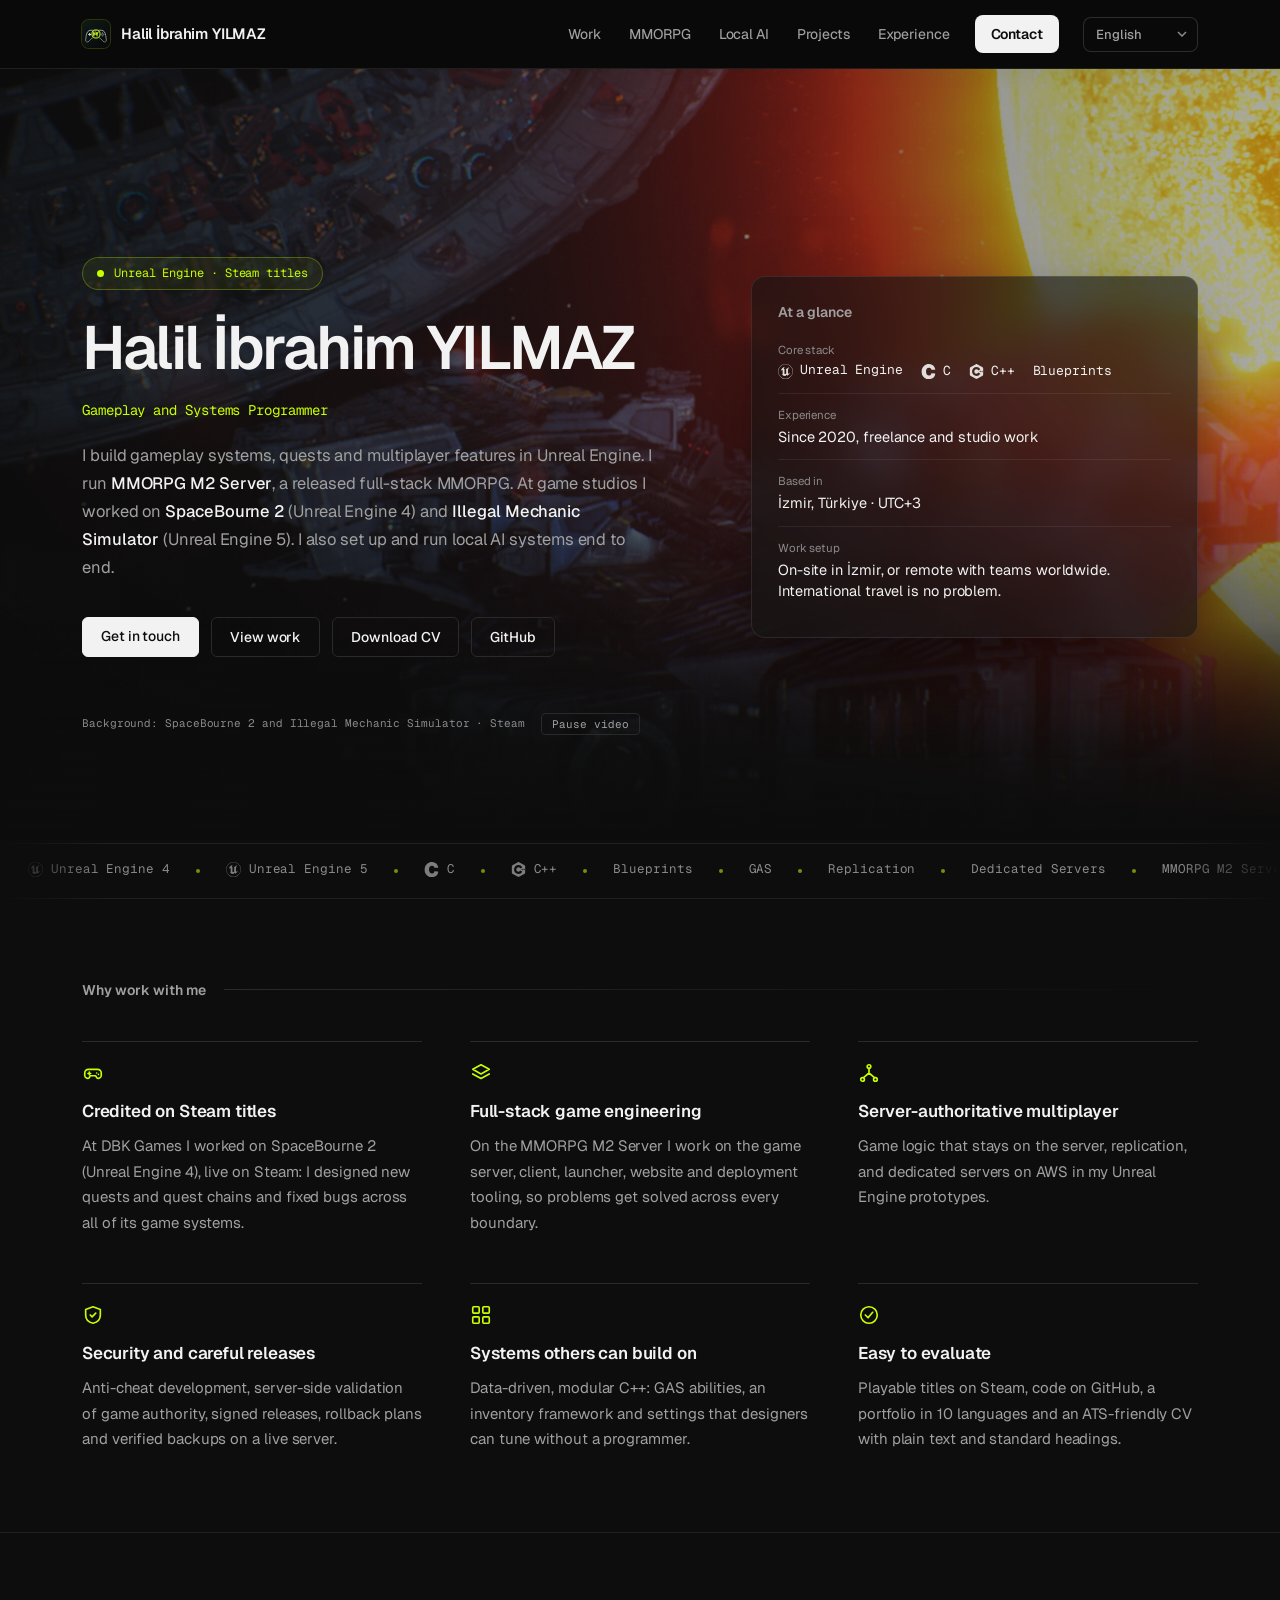
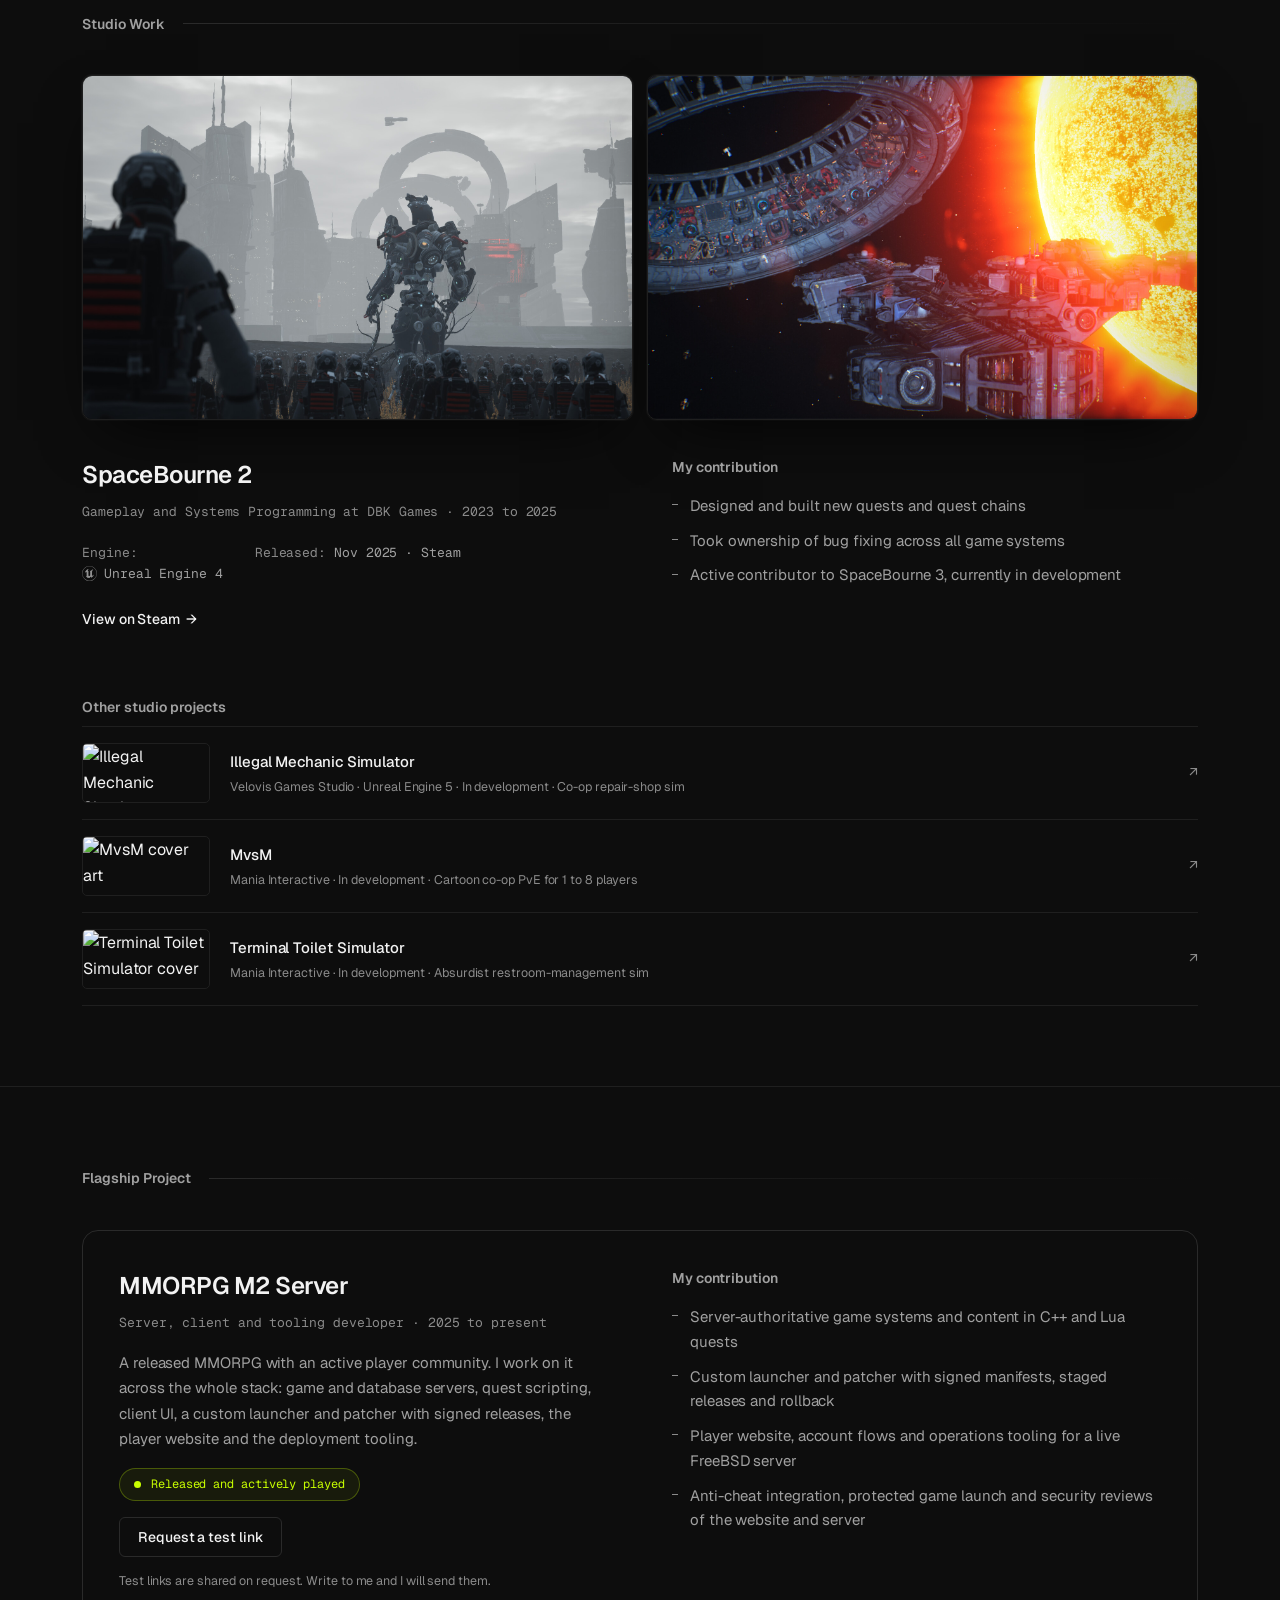
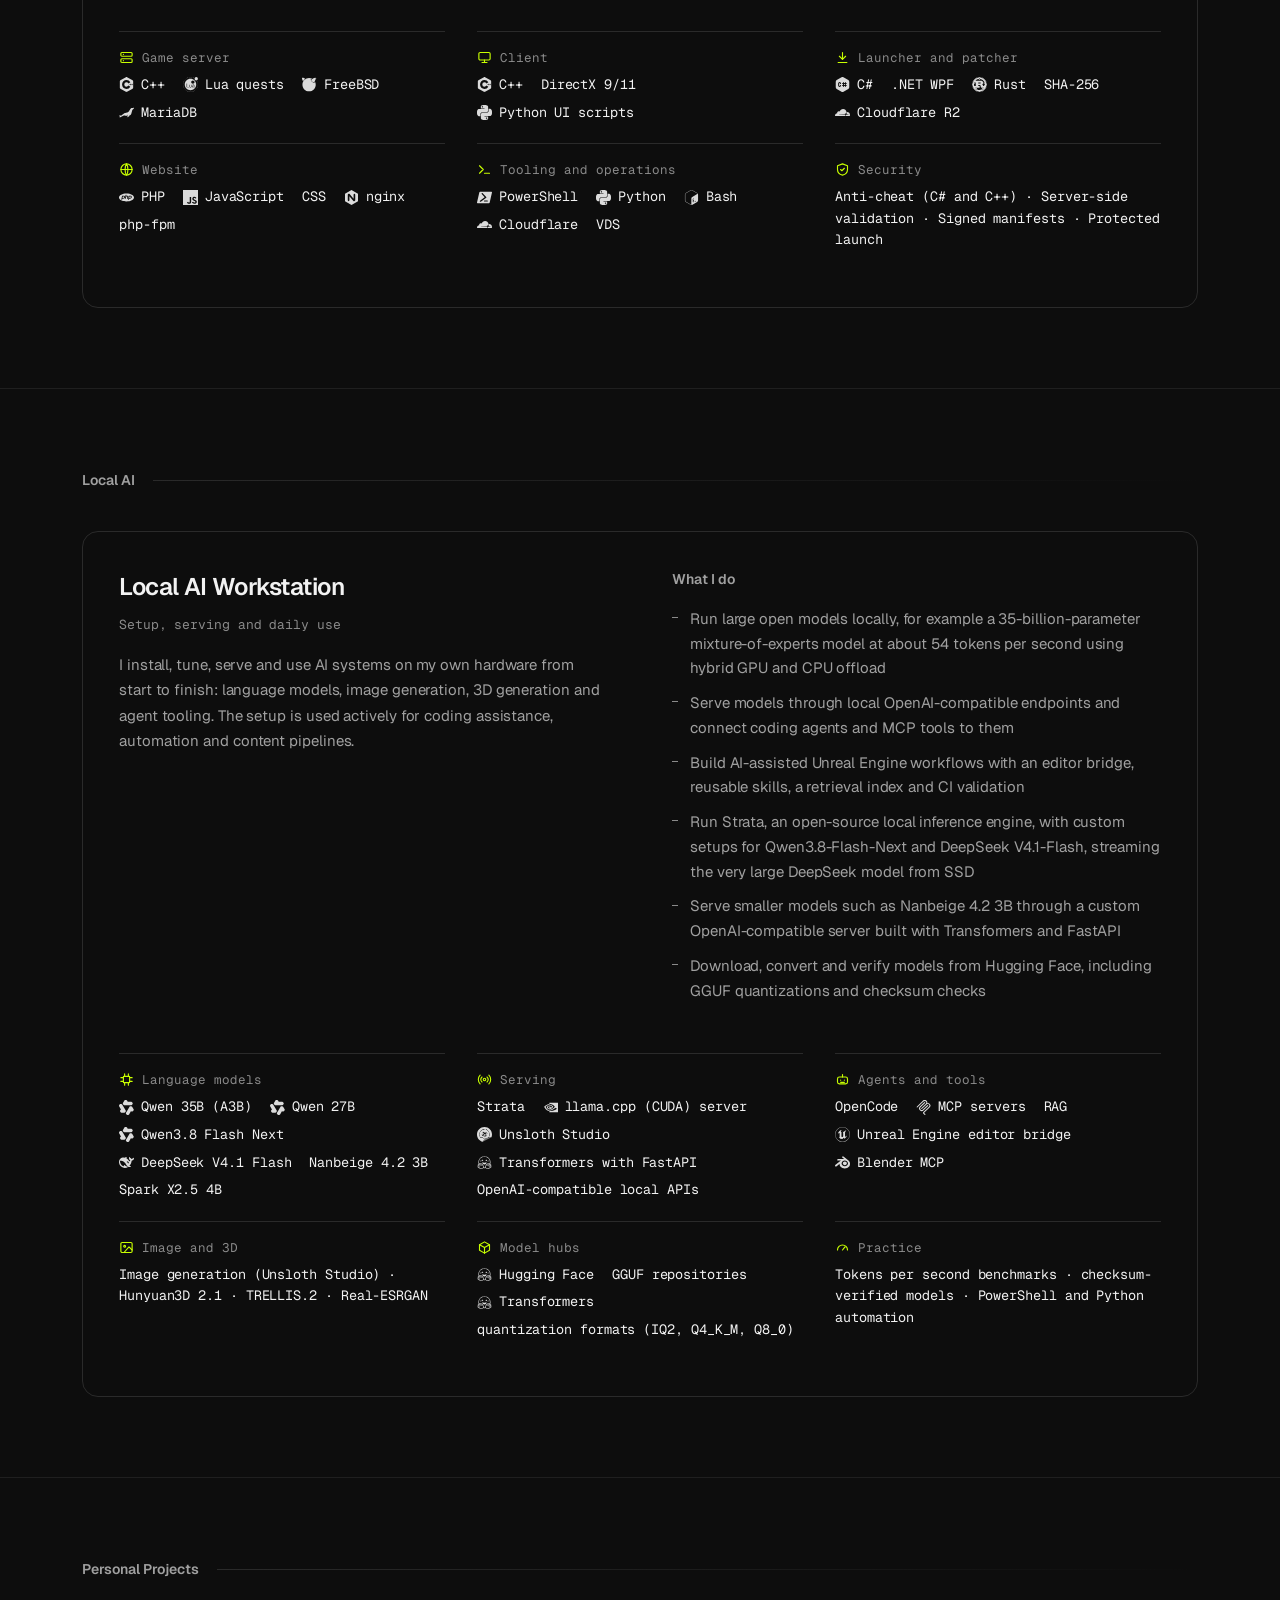
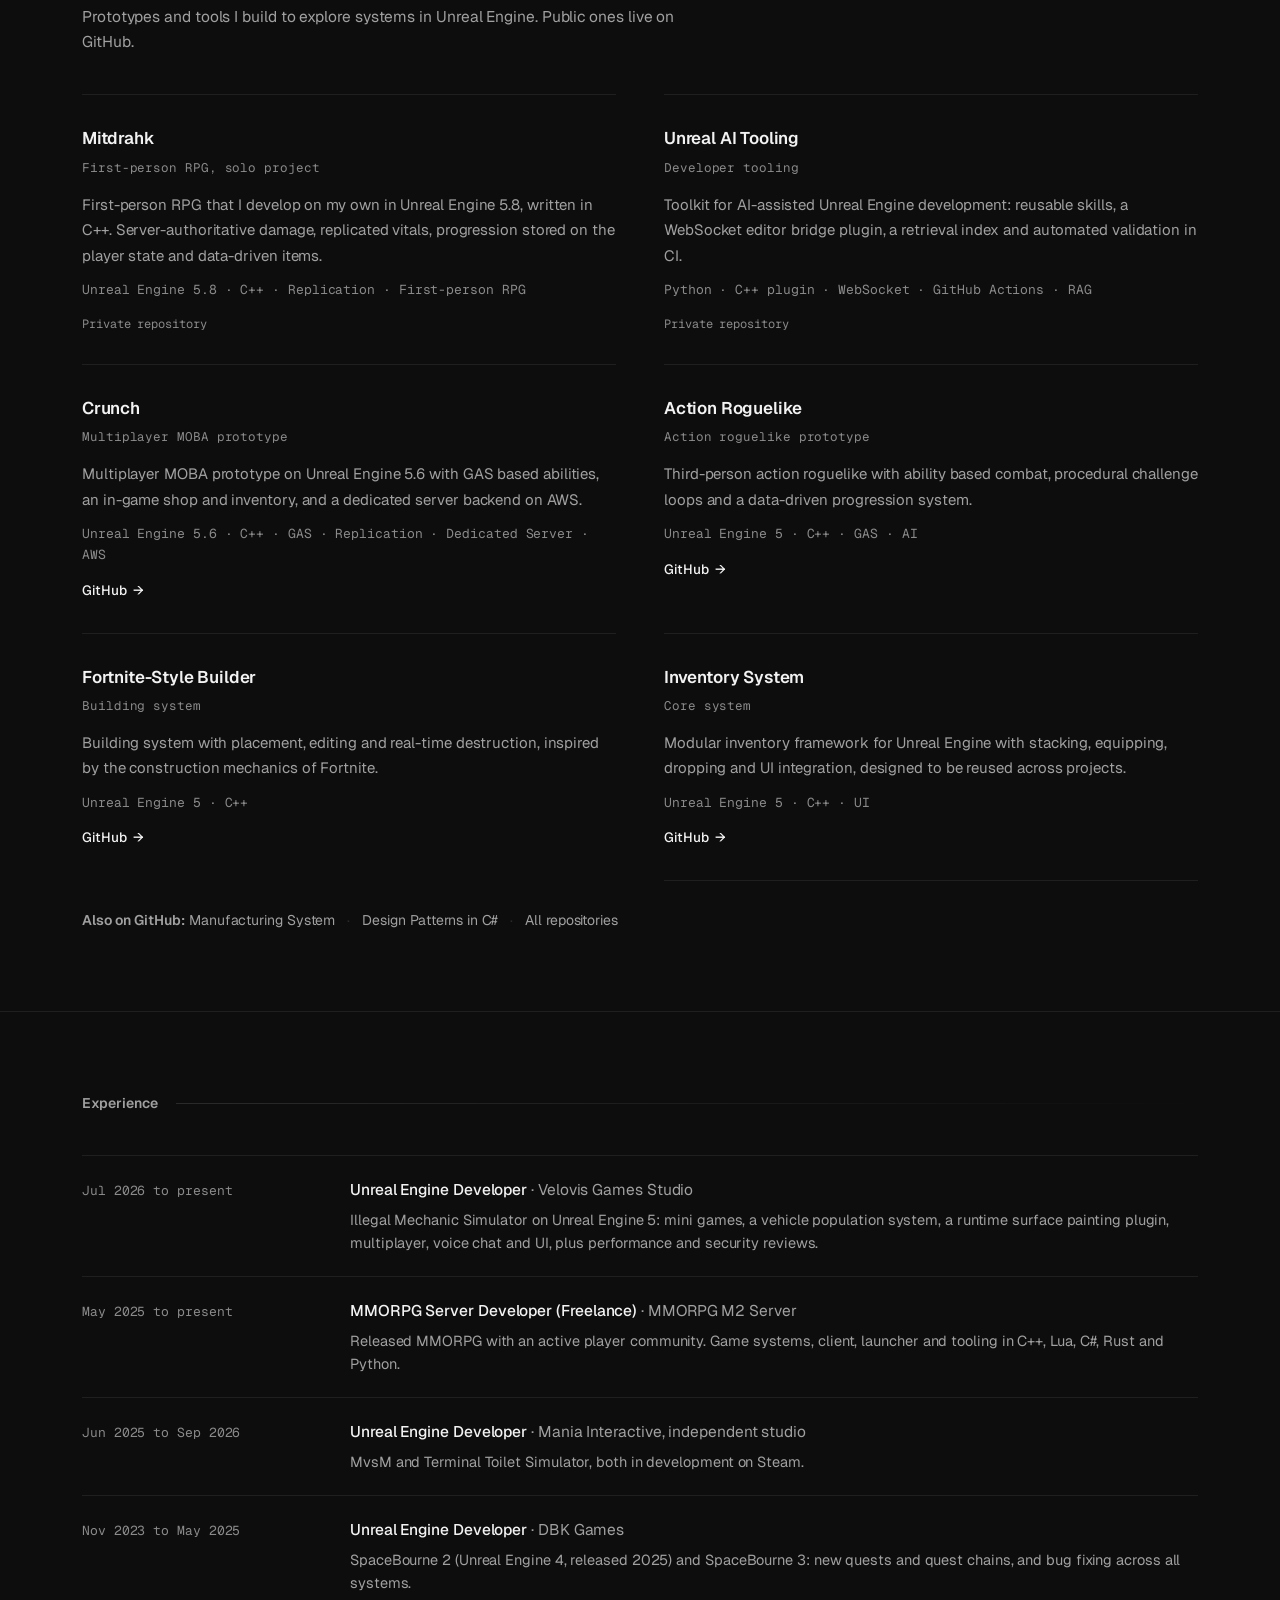
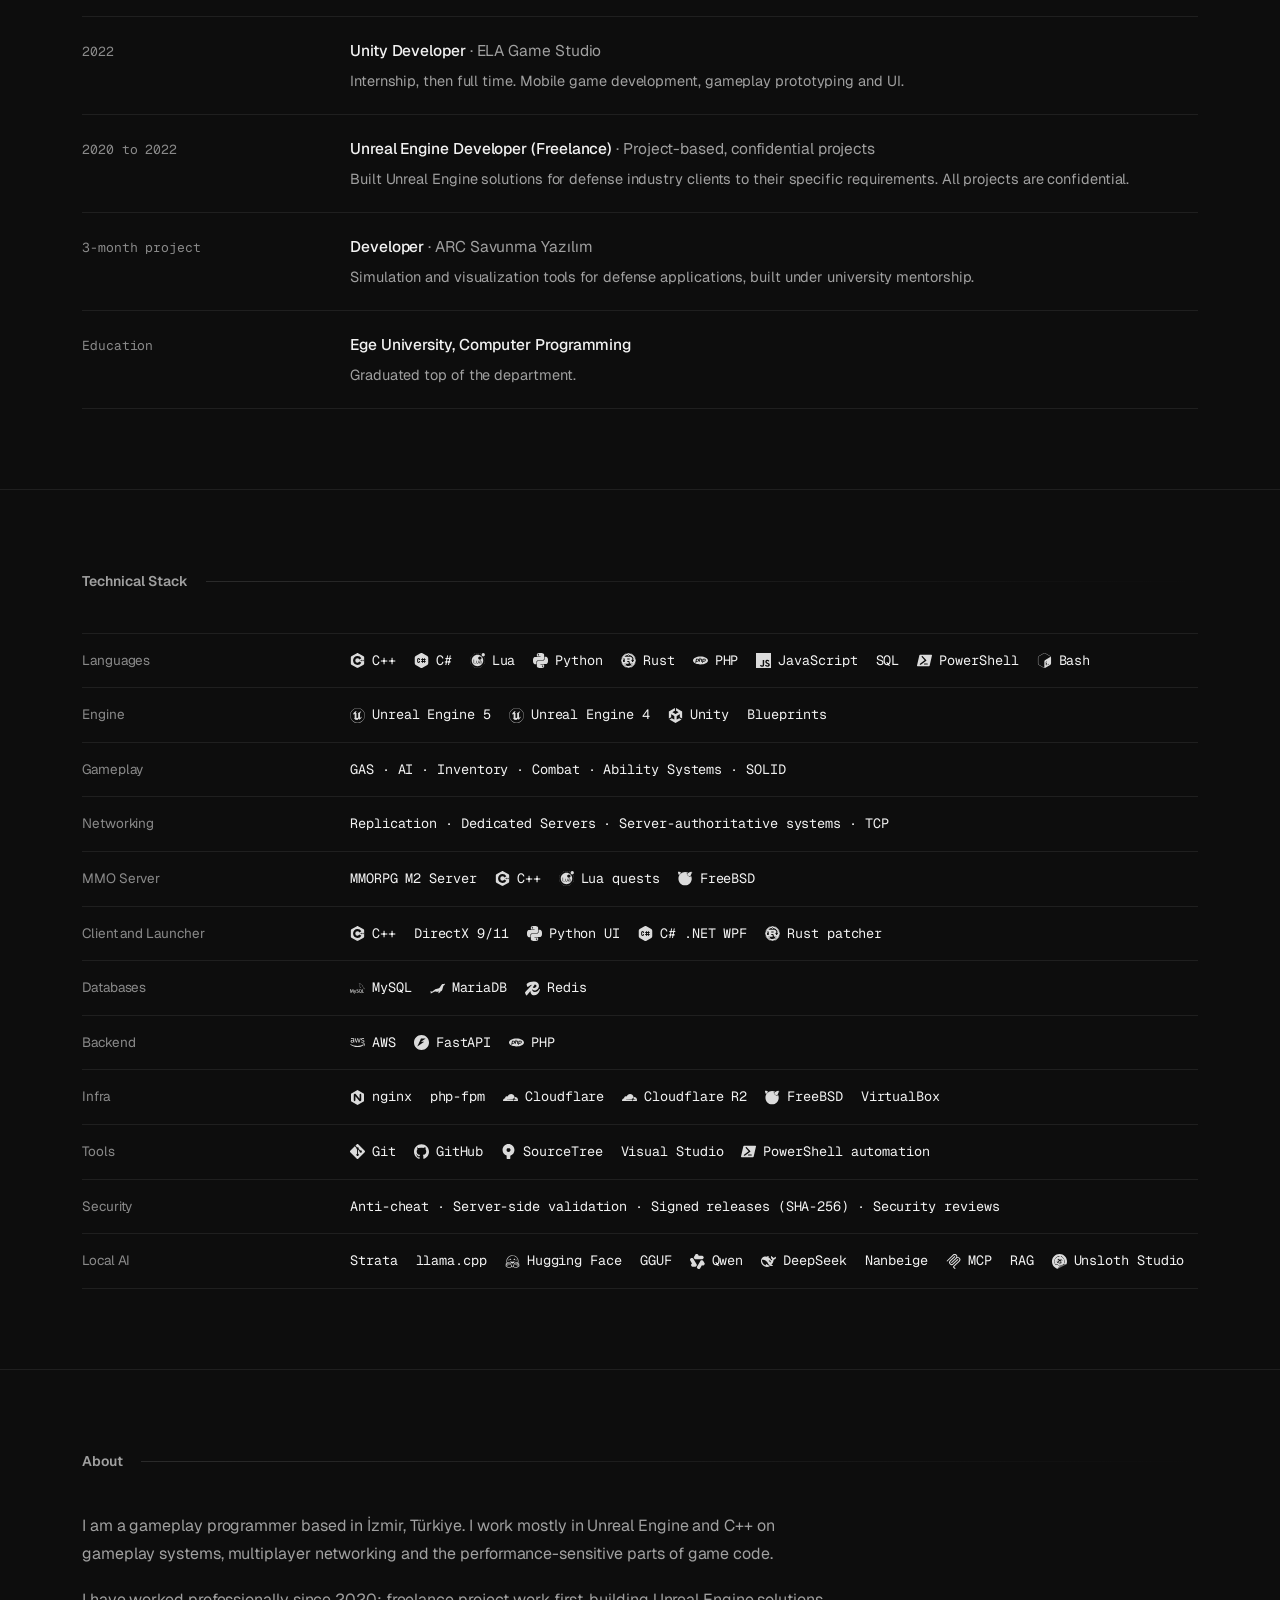
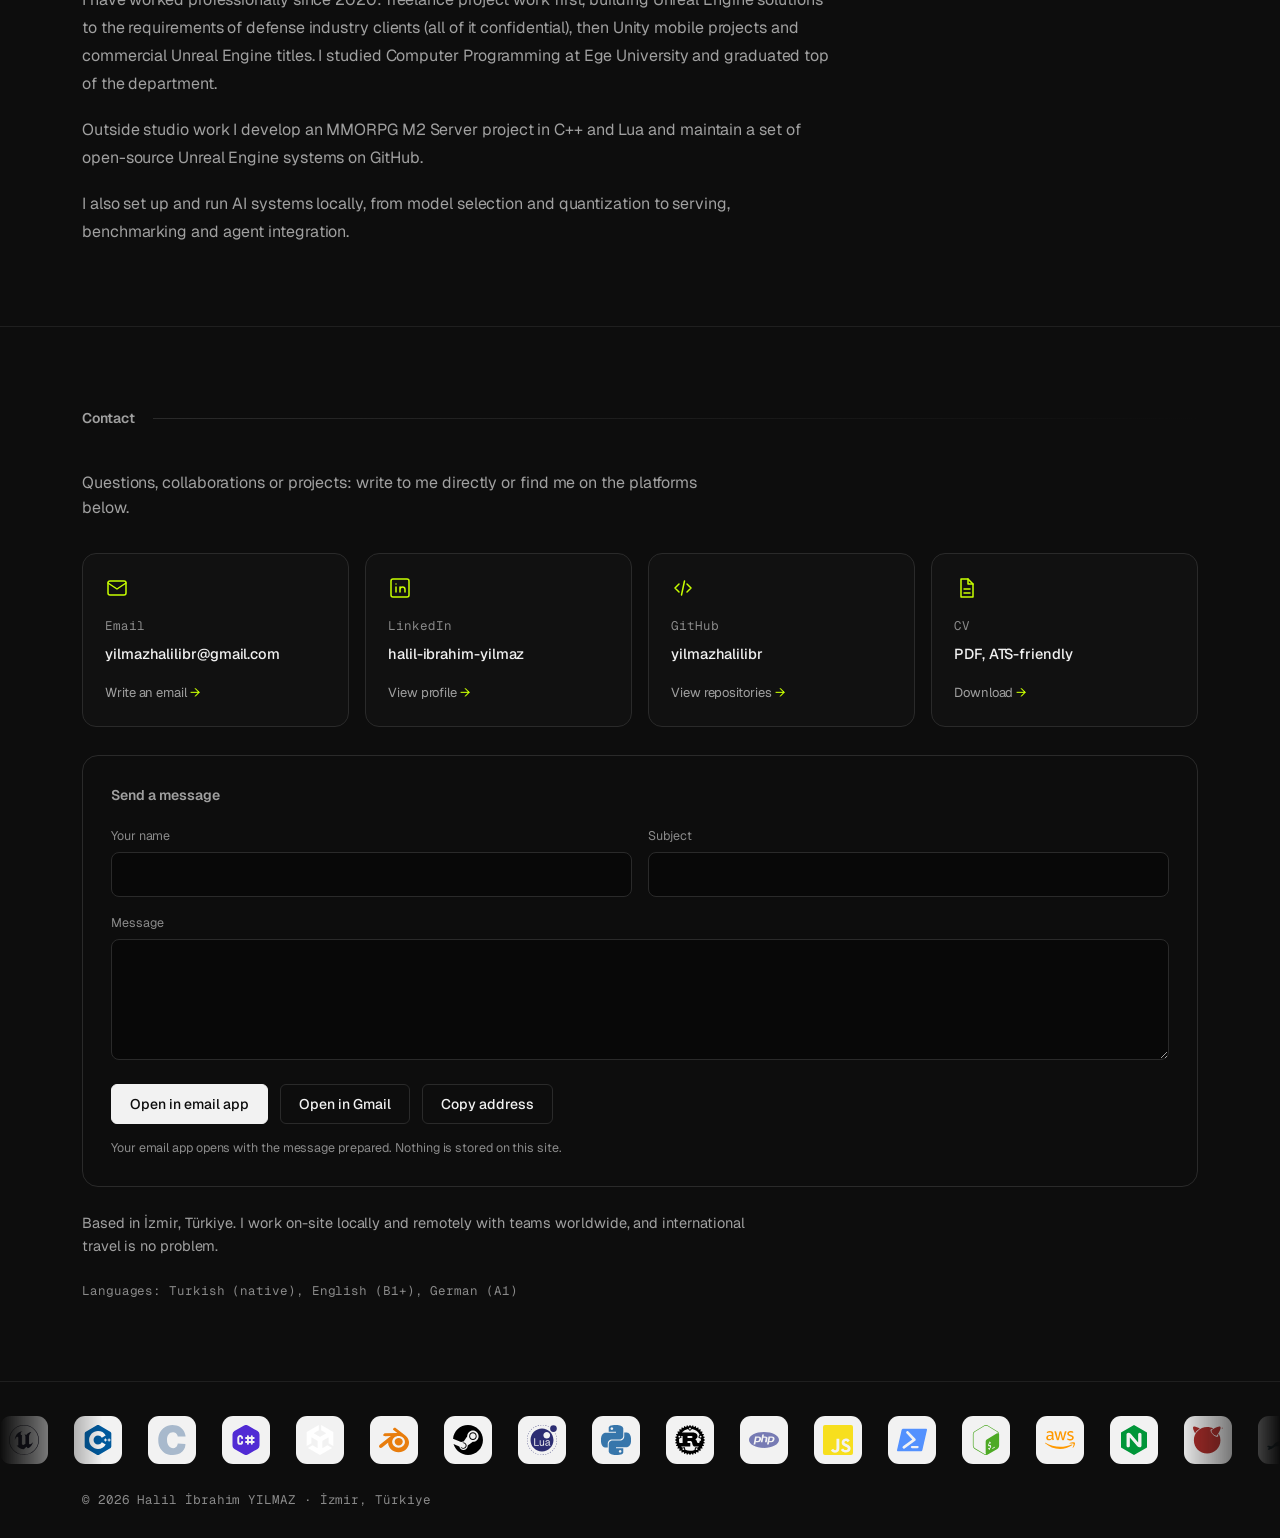
==== commit 68a2da35: "Native crosshair cursor with click animation, cleaner header, colored footer logo slider" ====
--- a/index.html
+++ b/index.html
@@ -86,7 +86,6 @@
       <a href="#ai">Local AI</a>
       <a href="#projects" data-i18n="nav_projects">Projects</a>
       <a href="#experience" data-i18n="nav_experience">Experience</a>
-      <a href="#about" data-i18n="nav_about">About</a>
       <a href="#contact" class="nav-cta" data-i18n="nav_contact">Contact</a>
     </nav>
     <label class="lang-select">
@@ -578,6 +577,9 @@
 </main>
 
 <footer class="site-footer">
+  <div class="logo-slider" aria-hidden="true">
+  <div class="logo-track"><img src="assets/brands/color/unrealengine.svg" alt="" title="Unreal Engine" decoding="async"><img src="assets/brands/color/cplusplus.svg" alt="" title="C++" decoding="async"><img src="assets/brands/color/c.svg" alt="" title="C" decoding="async"><img src="assets/brands/color/csharp.svg" alt="" title="C#" decoding="async"><img src="assets/brands/color/unity.svg" alt="" title="Unity" decoding="async"><img src="assets/brands/color/blender.svg" alt="" title="Blender" decoding="async"><img src="assets/brands/color/steam.svg" alt="" title="Steam" decoding="async"><img src="assets/brands/color/lua.svg" alt="" title="Lua" decoding="async"><img src="assets/brands/color/python.svg" alt="" title="Python" decoding="async"><img src="assets/brands/color/rust.svg" alt="" title="Rust" decoding="async"><img src="assets/brands/color/php.svg" alt="" title="PHP" decoding="async"><img src="assets/brands/color/javascript.svg" alt="" title="JavaScript" decoding="async"><img src="assets/brands/color/powershell.svg" alt="" title="PowerShell" decoding="async"><img src="assets/brands/color/gnubash.svg" alt="" title="Bash" decoding="async"><img src="assets/brands/color/amazonaws.svg" alt="" title="AWS" decoding="async"><img src="assets/brands/color/nginx.svg" alt="" title="nginx" decoding="async"><img src="assets/brands/color/freebsd.svg" alt="" title="FreeBSD" decoding="async"><img src="assets/brands/color/mariadb.svg" alt="" title="MariaDB" decoding="async"><img src="assets/brands/color/mysql.svg" alt="" title="MySQL" decoding="async"><img src="assets/brands/color/redis.svg" alt="" title="Redis" decoding="async"><img src="assets/brands/color/fastapi.svg" alt="" title="FastAPI" decoding="async"><img src="assets/brands/color/cloudflare.svg" alt="" title="Cloudflare" decoding="async"><img src="assets/brands/color/git.svg" alt="" title="Git" decoding="async"><img src="assets/brands/color/github.svg" alt="" title="GitHub" decoding="async"><img src="assets/brands/color/githubactions.svg" alt="" title="GitHub Actions" decoding="async"><img src="assets/brands/color/sourcetree.svg" alt="" title="SourceTree" decoding="async"><img src="assets/brands/color/huggingface.svg" alt="" title="Hugging Face" decoding="async"><img src="assets/brands/color/qwen.svg" alt="" title="Qwen" decoding="async"><img src="assets/brands/color/deepseek.svg" alt="" title="DeepSeek" decoding="async"><img src="assets/brands/color/nvidia.svg" alt="" title="NVIDIA CUDA" decoding="async"><img src="assets/brands/color/unsloth.svg" alt="" title="Unsloth" decoding="async"><img src="assets/brands/color/mcp.svg" alt="" title="MCP" decoding="async"><img src="assets/brands/color/unrealengine.svg" alt="" title="Unreal Engine" decoding="async"><img src="assets/brands/color/cplusplus.svg" alt="" title="C++" decoding="async"><img src="assets/brands/color/c.svg" alt="" title="C" decoding="async"><img src="assets/brands/color/csharp.svg" alt="" title="C#" decoding="async"><img src="assets/brands/color/unity.svg" alt="" title="Unity" decoding="async"><img src="assets/brands/color/blender.svg" alt="" title="Blender" decoding="async"><img src="assets/brands/color/steam.svg" alt="" title="Steam" decoding="async"><img src="assets/brands/color/lua.svg" alt="" title="Lua" decoding="async"><img src="assets/brands/color/python.svg" alt="" title="Python" decoding="async"><img src="assets/brands/color/rust.svg" alt="" title="Rust" decoding="async"><img src="assets/brands/color/php.svg" alt="" title="PHP" decoding="async"><img src="assets/brands/color/javascript.svg" alt="" title="JavaScript" decoding="async"><img src="assets/brands/color/powershell.svg" alt="" title="PowerShell" decoding="async"><img src="assets/brands/color/gnubash.svg" alt="" title="Bash" decoding="async"><img src="assets/brands/color/amazonaws.svg" alt="" title="AWS" decoding="async"><img src="assets/brands/color/nginx.svg" alt="" title="nginx" decoding="async"><img src="assets/brands/color/freebsd.svg" alt="" title="FreeBSD" decoding="async"><img src="assets/brands/color/mariadb.svg" alt="" title="MariaDB" decoding="async"><img src="assets/brands/color/mysql.svg" alt="" title="MySQL" decoding="async"><img src="assets/brands/color/redis.svg" alt="" title="Redis" decoding="async"><img src="assets/brands/color/fastapi.svg" alt="" title="FastAPI" decoding="async"><img src="assets/brands/color/cloudflare.svg" alt="" title="Cloudflare" decoding="async"><img src="assets/brands/color/git.svg" alt="" title="Git" decoding="async"><img src="assets/brands/color/github.svg" alt="" title="GitHub" decoding="async"><img src="assets/brands/color/githubactions.svg" alt="" title="GitHub Actions" decoding="async"><img src="assets/brands/color/sourcetree.svg" alt="" title="SourceTree" decoding="async"><img src="assets/brands/color/huggingface.svg" alt="" title="Hugging Face" decoding="async"><img src="assets/brands/color/qwen.svg" alt="" title="Qwen" decoding="async"><img src="assets/brands/color/deepseek.svg" alt="" title="DeepSeek" decoding="async"><img src="assets/brands/color/nvidia.svg" alt="" title="NVIDIA CUDA" decoding="async"><img src="assets/brands/color/unsloth.svg" alt="" title="Unsloth" decoding="async"><img src="assets/brands/color/mcp.svg" alt="" title="MCP" decoding="async"></div>
+</div>
   <div class="container">
     <p class="mono">© 2026 Halil İbrahim YILMAZ · İzmir, Türkiye</p>
   </div>
--- a/styles.css
+++ b/styles.css
@@ -575,3 +575,57 @@
 }
 dd.chips { display: flex; flex-wrap: wrap; gap: 6px 18px; }
 .ticker-track .chip { gap: 8px; }
+
+/* ── Header, cleaned up ─────────────────────────────────────────────── */
+.site-header { background: rgba(10, 10, 10, 0.78); -webkit-backdrop-filter: blur(14px); backdrop-filter: blur(14px); }
+.header-inner { height: 68px; gap: 24px; }
+.brand { font-size: 15px; font-weight: 600; letter-spacing: -0.01em; gap: 11px; }
+.site-nav { gap: 2px; margin-left: auto; }
+.site-nav a {
+  padding: 8px 13px; border-radius: 8px; font-size: 14px; font-weight: 450; color: var(--text-2);
+  transition: color 0.15s, background 0.15s;
+}
+.site-nav a:hover { color: var(--text); background: rgba(255, 255, 255, 0.05); }
+.site-nav a.active { color: var(--text); background: rgba(255, 255, 255, 0.07); }
+.site-nav a.nav-cta {
+  margin-left: 10px; padding: 8px 16px; border: 0; border-radius: 8px;
+  background: var(--text); color: #0d0d0d; font-weight: 600;
+}
+.site-nav a.nav-cta:hover, .site-nav a.nav-cta.active { background: #fff; color: #0d0d0d; }
+.lang-select select { padding: 8px 30px 8px 12px; border-radius: 8px; font: 500 13px var(--font-sans); border-color: rgba(255, 255, 255, 0.14); }
+
+/* ── Crosshair (native cursor, JS only for the click animation) ─────── */
+@media (pointer: fine) and (prefers-reduced-motion: no-preference) {
+  *, *::before, *::after { cursor: url(assets/crosshair.svg) 16 16, crosshair !important; }
+  a, button, select, label, summary { cursor: url(assets/crosshair-hover.svg) 16 16, pointer !important; }
+  input, textarea { cursor: text !important; }
+}
+@property --g { syntax: '<length>'; inherits: true; initial-value: 6px; }
+.shot { position: fixed; left: 0; top: 0; width: 0; height: 0; z-index: 300; pointer-events: none; --g: 6px; animation: shot-spread 0.3s ease-out forwards; }
+.shot i { position: absolute; background: #f4f4f4; box-shadow: 0 0 0 1px rgba(0, 0, 0, 0.6); }
+.shot .t, .shot .b { left: -1px; width: 2px; height: 8px; }
+.shot .t { top: calc(-1 * var(--g) - 8px); }
+.shot .b { top: var(--g); }
+.shot .l, .shot .r { top: -1px; height: 2px; width: 8px; }
+.shot .l { left: calc(-1 * var(--g) - 8px); }
+.shot .r { left: var(--g); }
+.shot .ring { position: absolute; left: -16px; top: -16px; width: 32px; height: 32px; border-radius: 50%; border: 1.5px solid var(--accent); animation: shot-ring 0.42s ease-out forwards; }
+.shot .hm { position: absolute; left: -9px; top: -9px; width: 18px; height: 18px; animation: shot-hit 0.3s ease-out forwards; }
+.shot .hm::before, .shot .hm::after { content: ''; position: absolute; left: 8px; top: -1px; width: 2px; height: 20px; background: #fff; box-shadow: 0 0 0 1px rgba(0, 0, 0, 0.6); }
+.shot .hm::before { transform: rotate(45deg); }
+.shot .hm::after { transform: rotate(-45deg); }
+@keyframes shot-spread { 0% { --g: 3px; opacity: 1; } 40% { --g: 18px; opacity: 1; } 100% { --g: 26px; opacity: 0; } }
+@keyframes shot-ring { 0% { opacity: 0.9; transform: scale(0.3); } 100% { opacity: 0; transform: scale(1.6); } }
+@keyframes shot-hit { 0% { opacity: 1; transform: scale(0.7); } 100% { opacity: 0; transform: scale(1.25); } }
+
+/* ── Footer logo slider ─────────────────────────────────────────────── */
+.logo-slider {
+  overflow: hidden; padding: 6px 0 26px;
+  -webkit-mask-image: linear-gradient(90deg, transparent, #000 8%, #000 92%, transparent);
+  mask-image: linear-gradient(90deg, transparent, #000 8%, #000 92%, transparent);
+}
+.logo-track { display: flex; align-items: center; width: max-content; gap: 26px; padding-right: 26px; animation: logo-slide 80s linear infinite; }
+.logo-track img { box-sizing: content-box; height: 30px; width: 30px; padding: 9px; background: #f2f2f2; border-radius: 11px; object-fit: contain; flex: none; transition: transform 0.2s; }
+.logo-track img:hover { transform: translateY(-3px); }
+.logo-slider:hover .logo-track { animation-play-state: paused; }
+@keyframes logo-slide { to { transform: translateX(-50%); } }
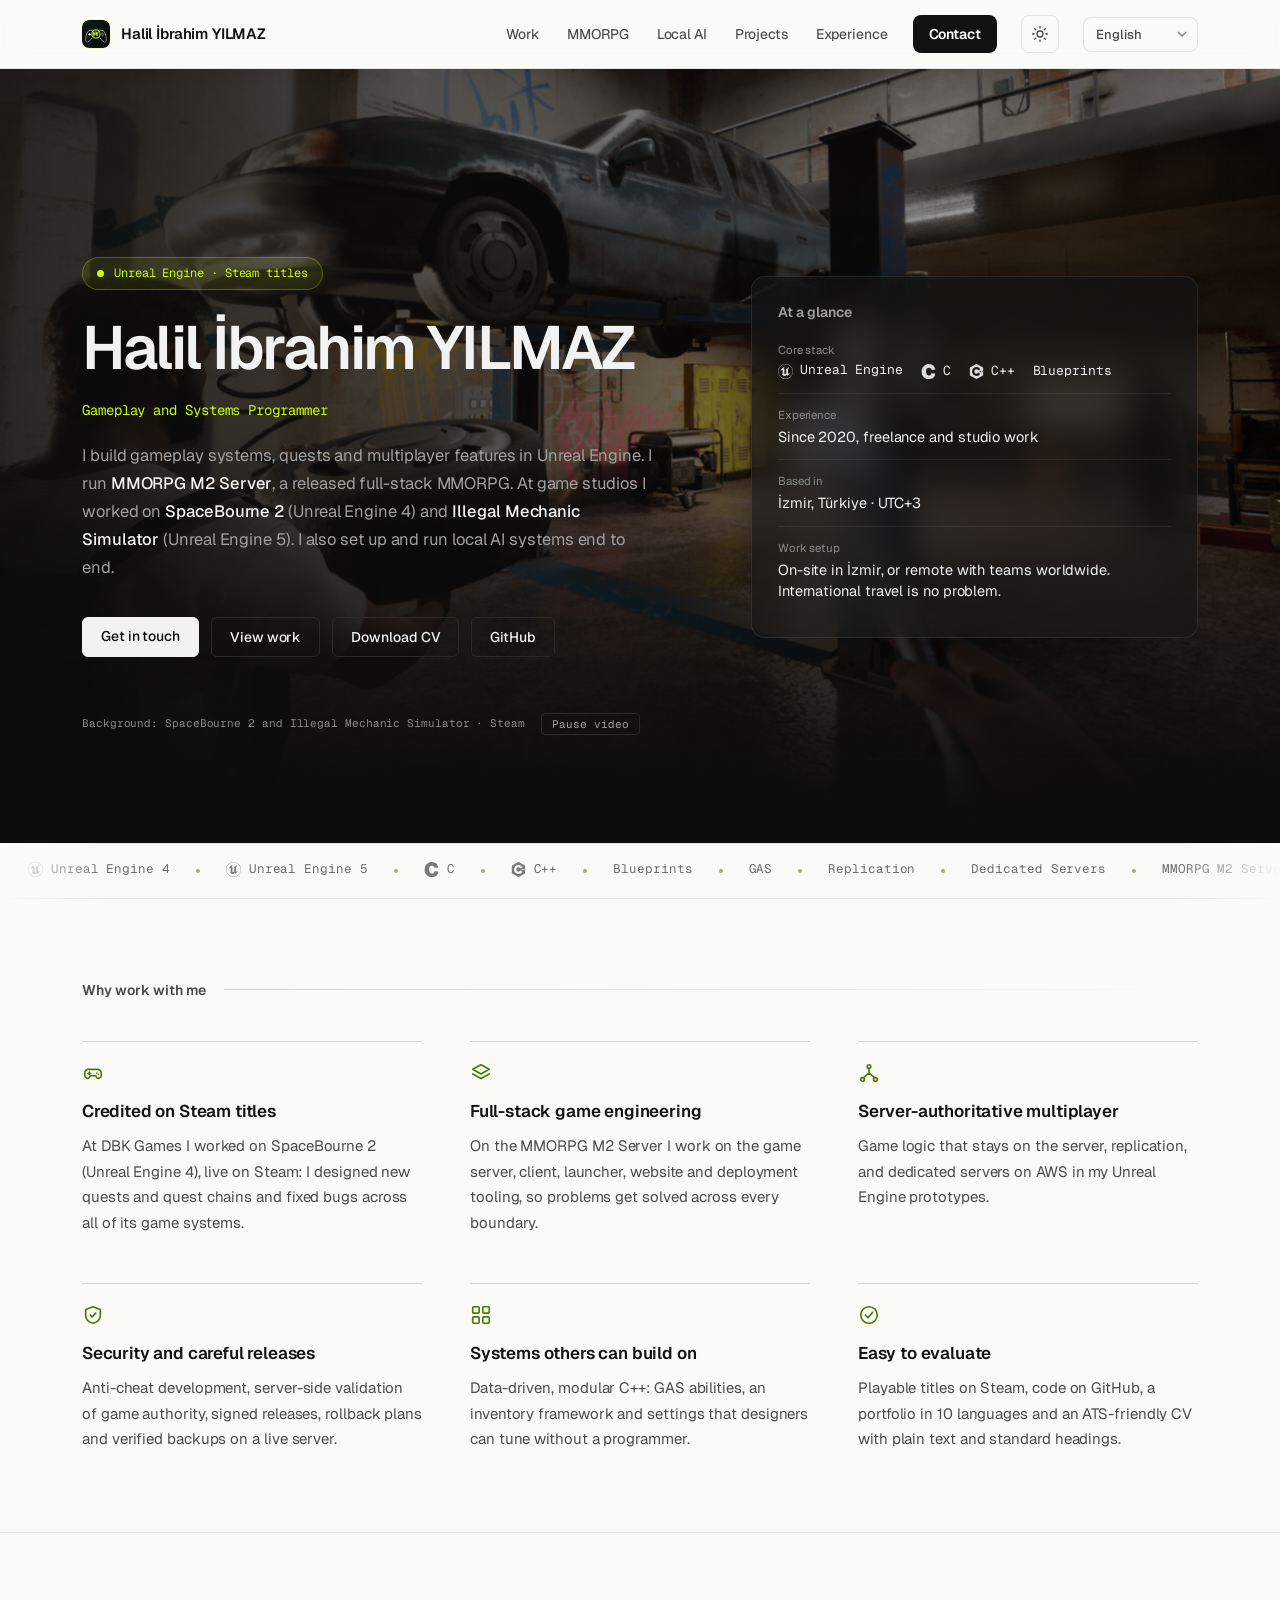
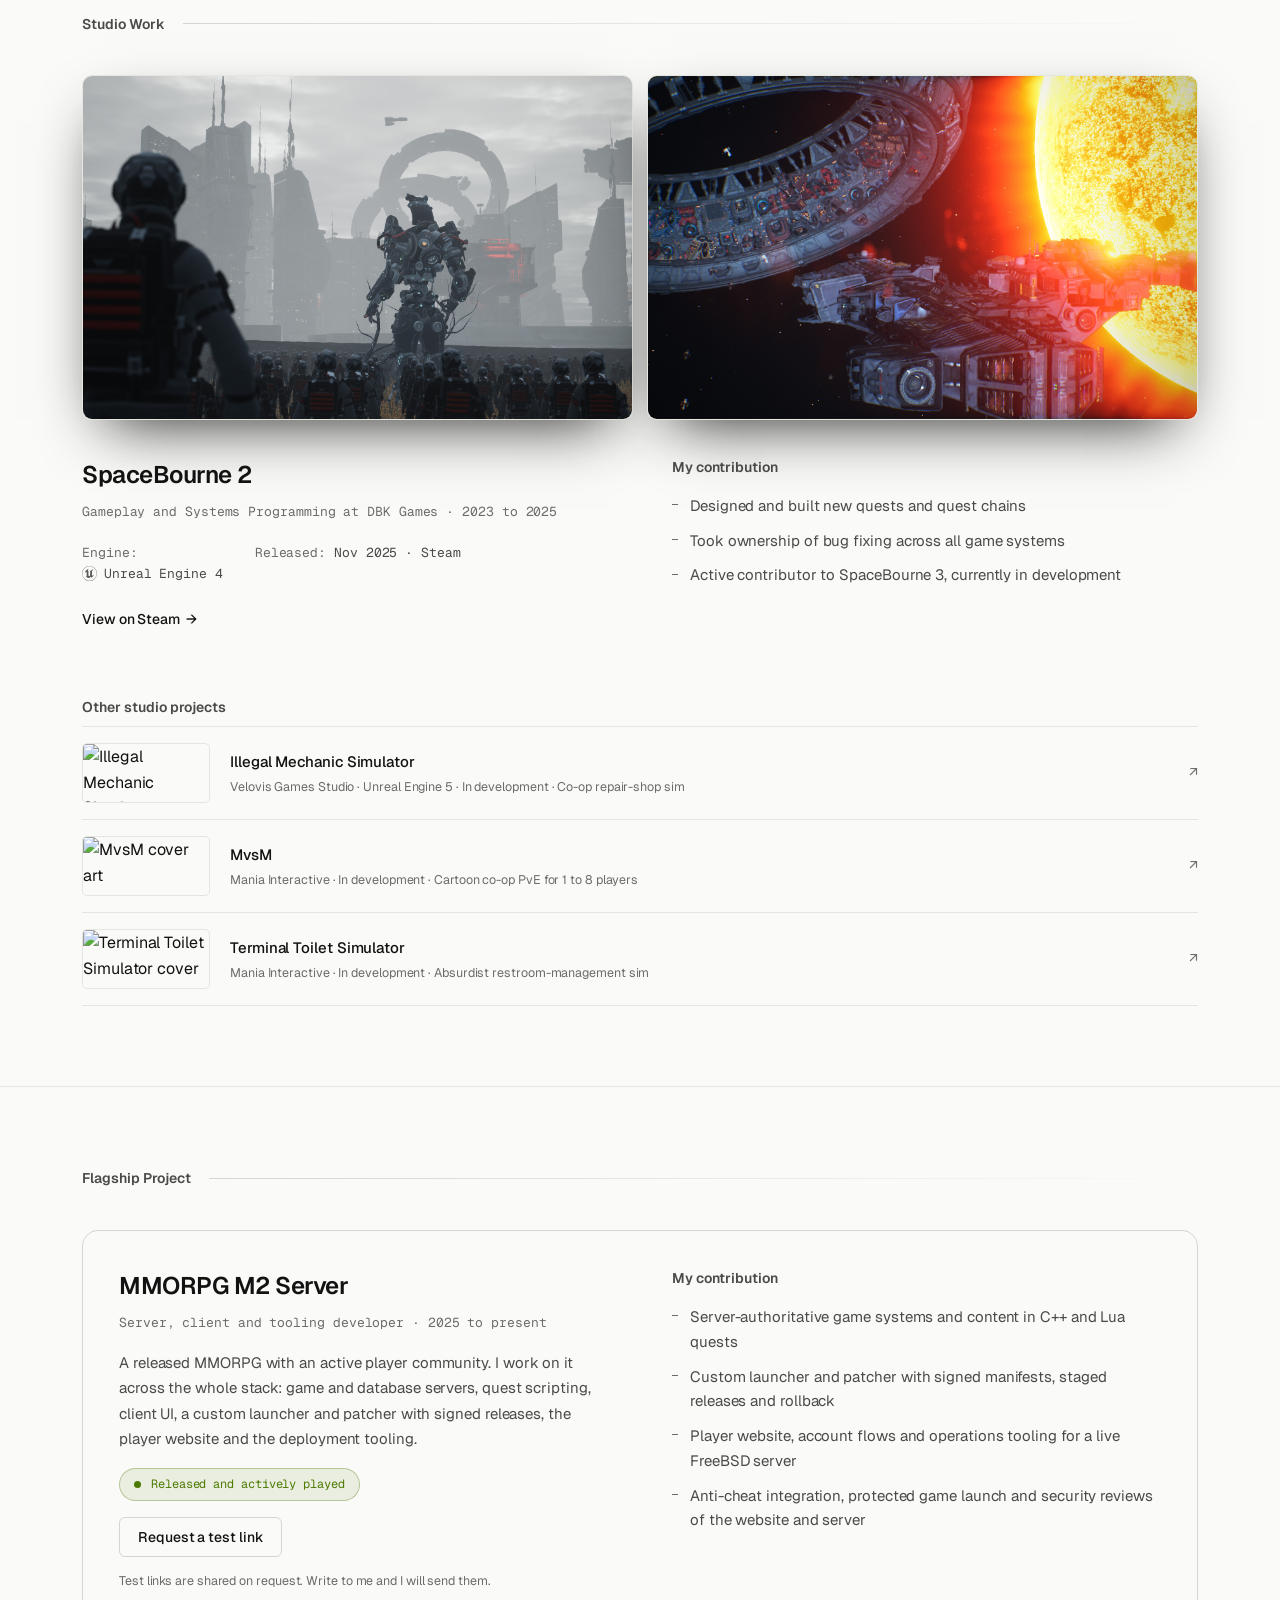
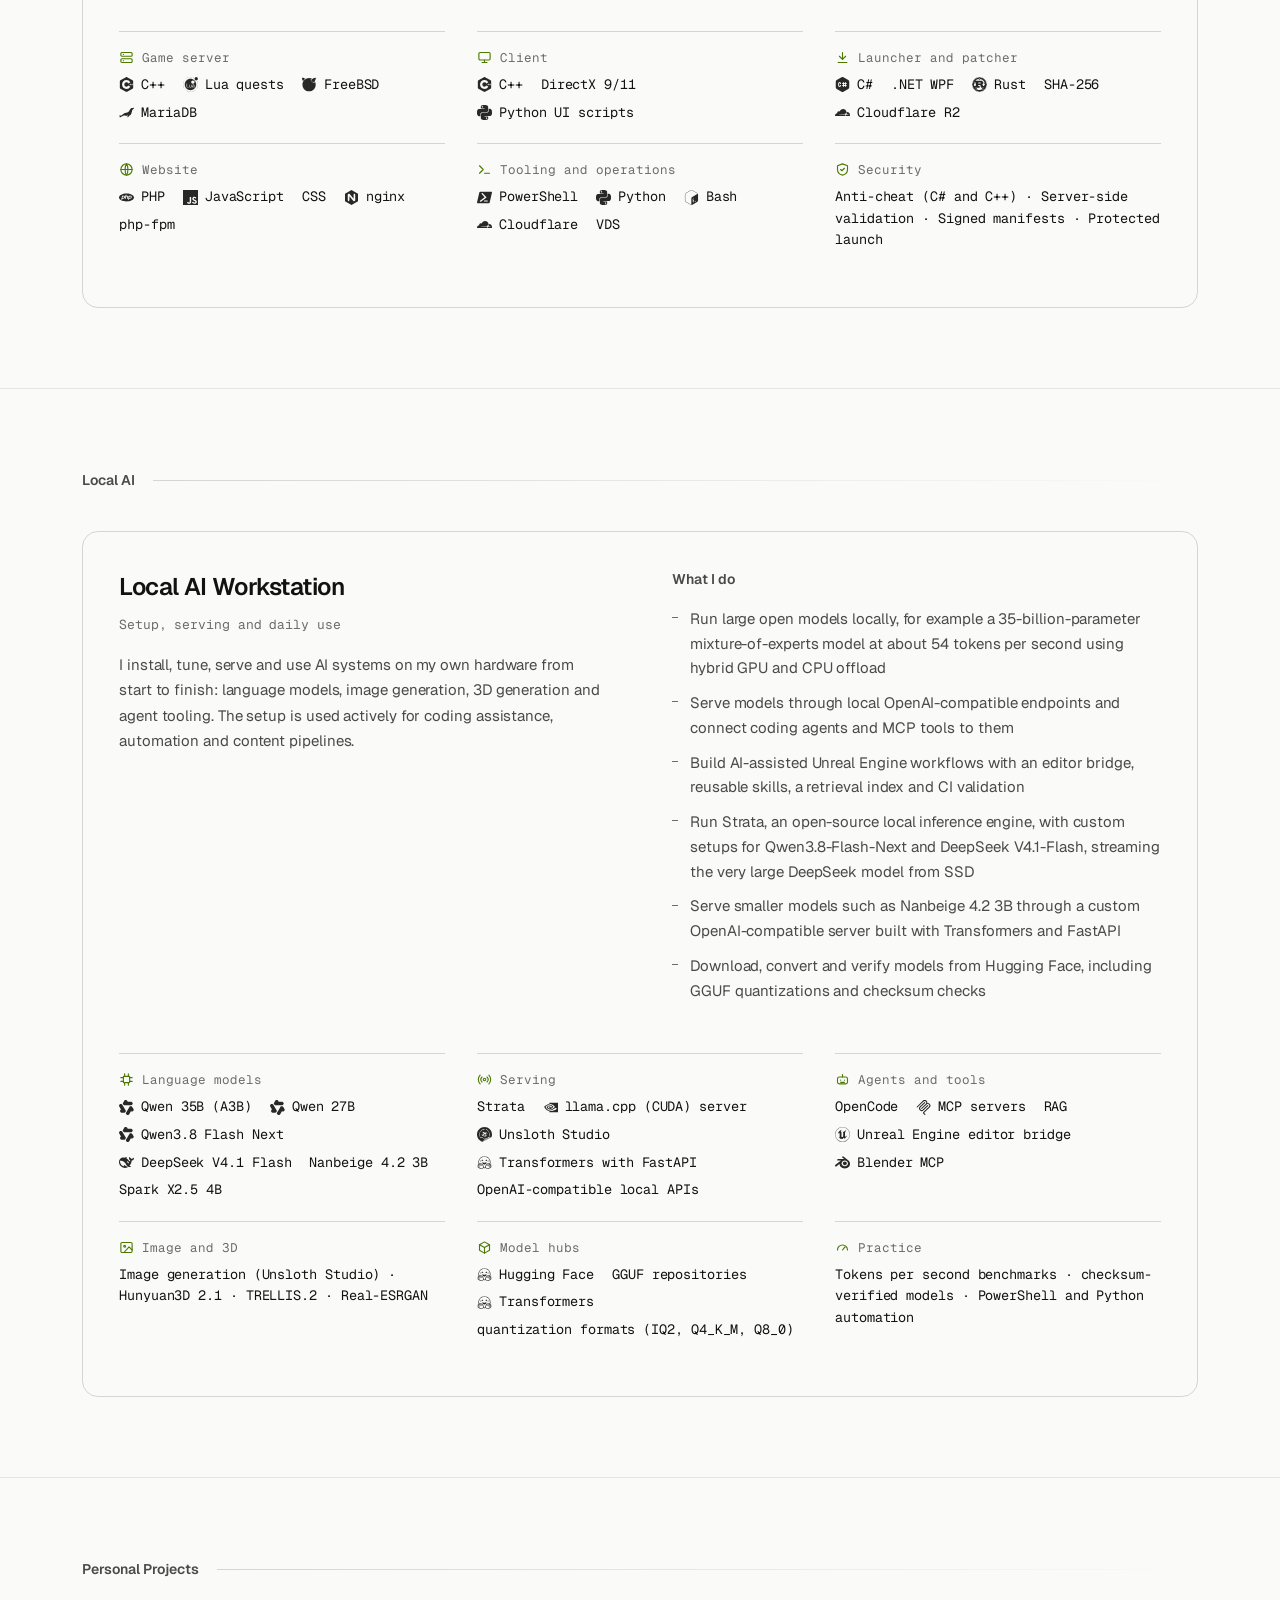
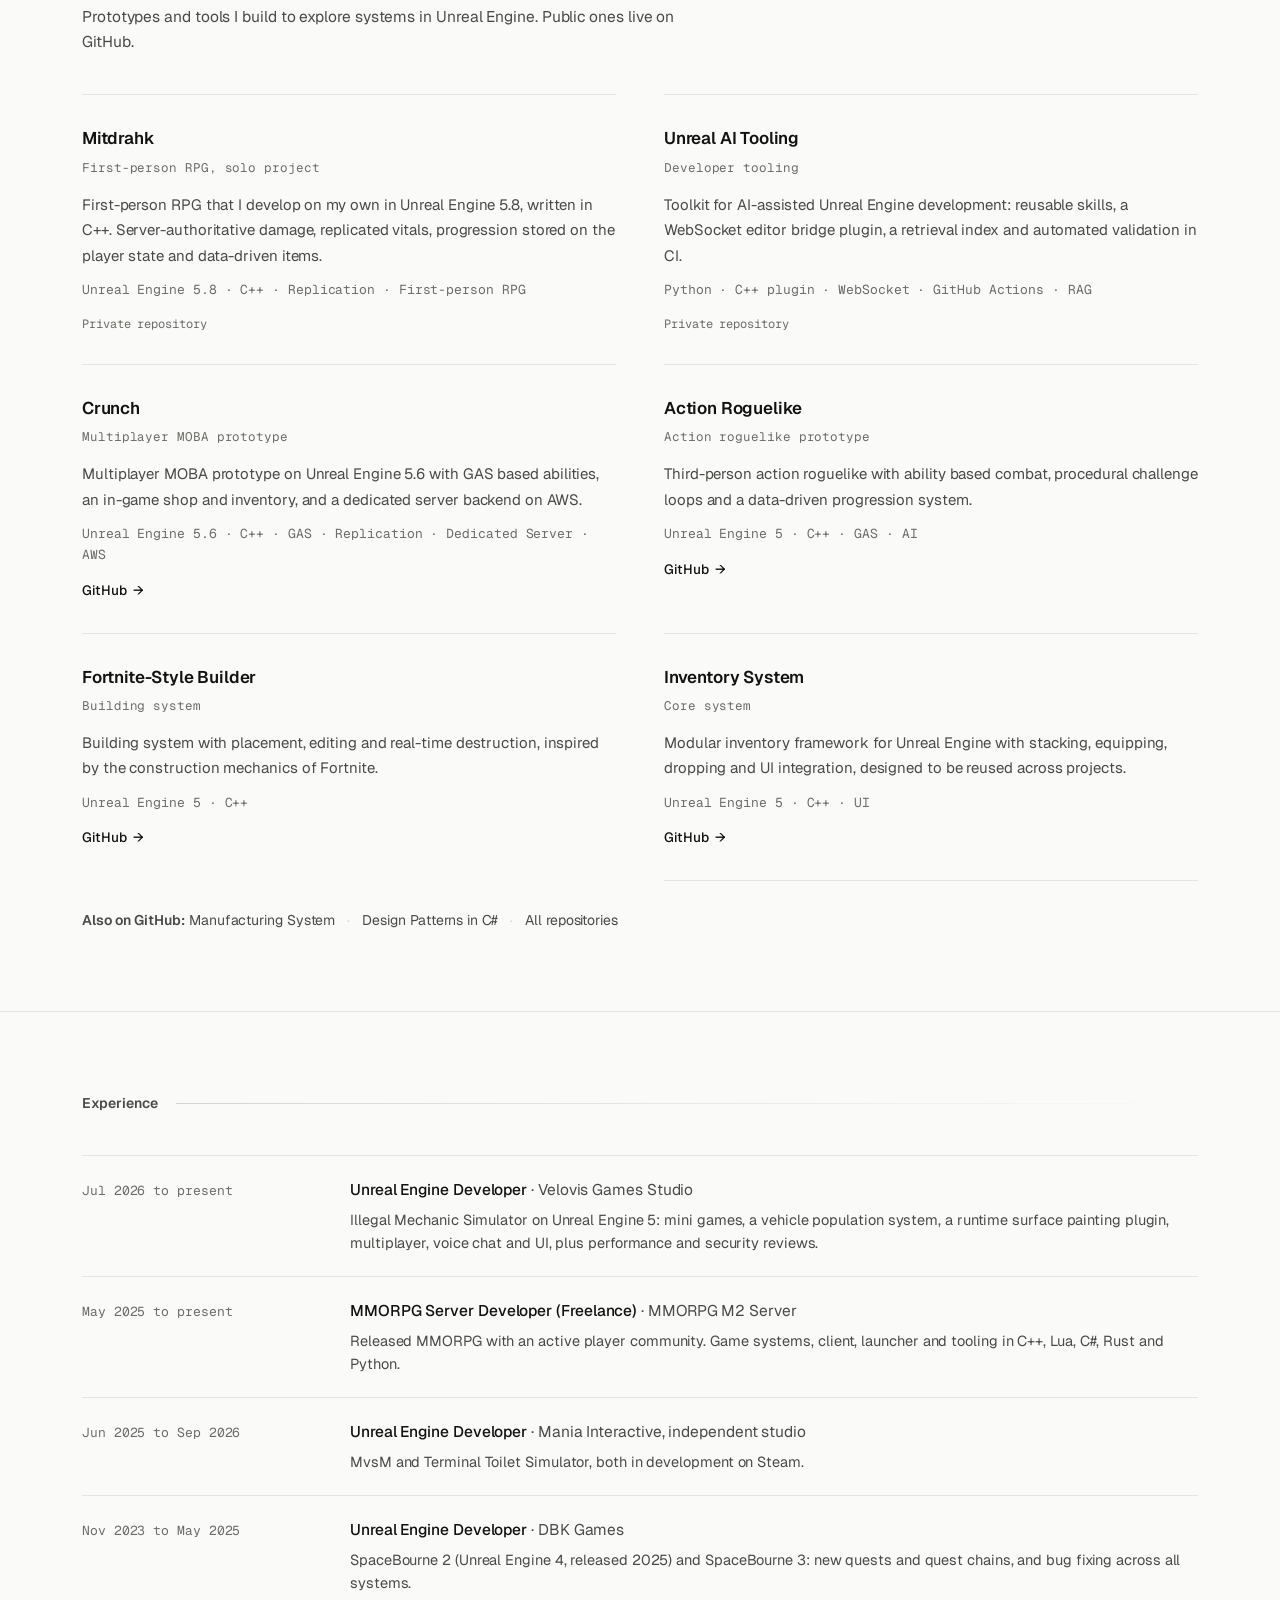
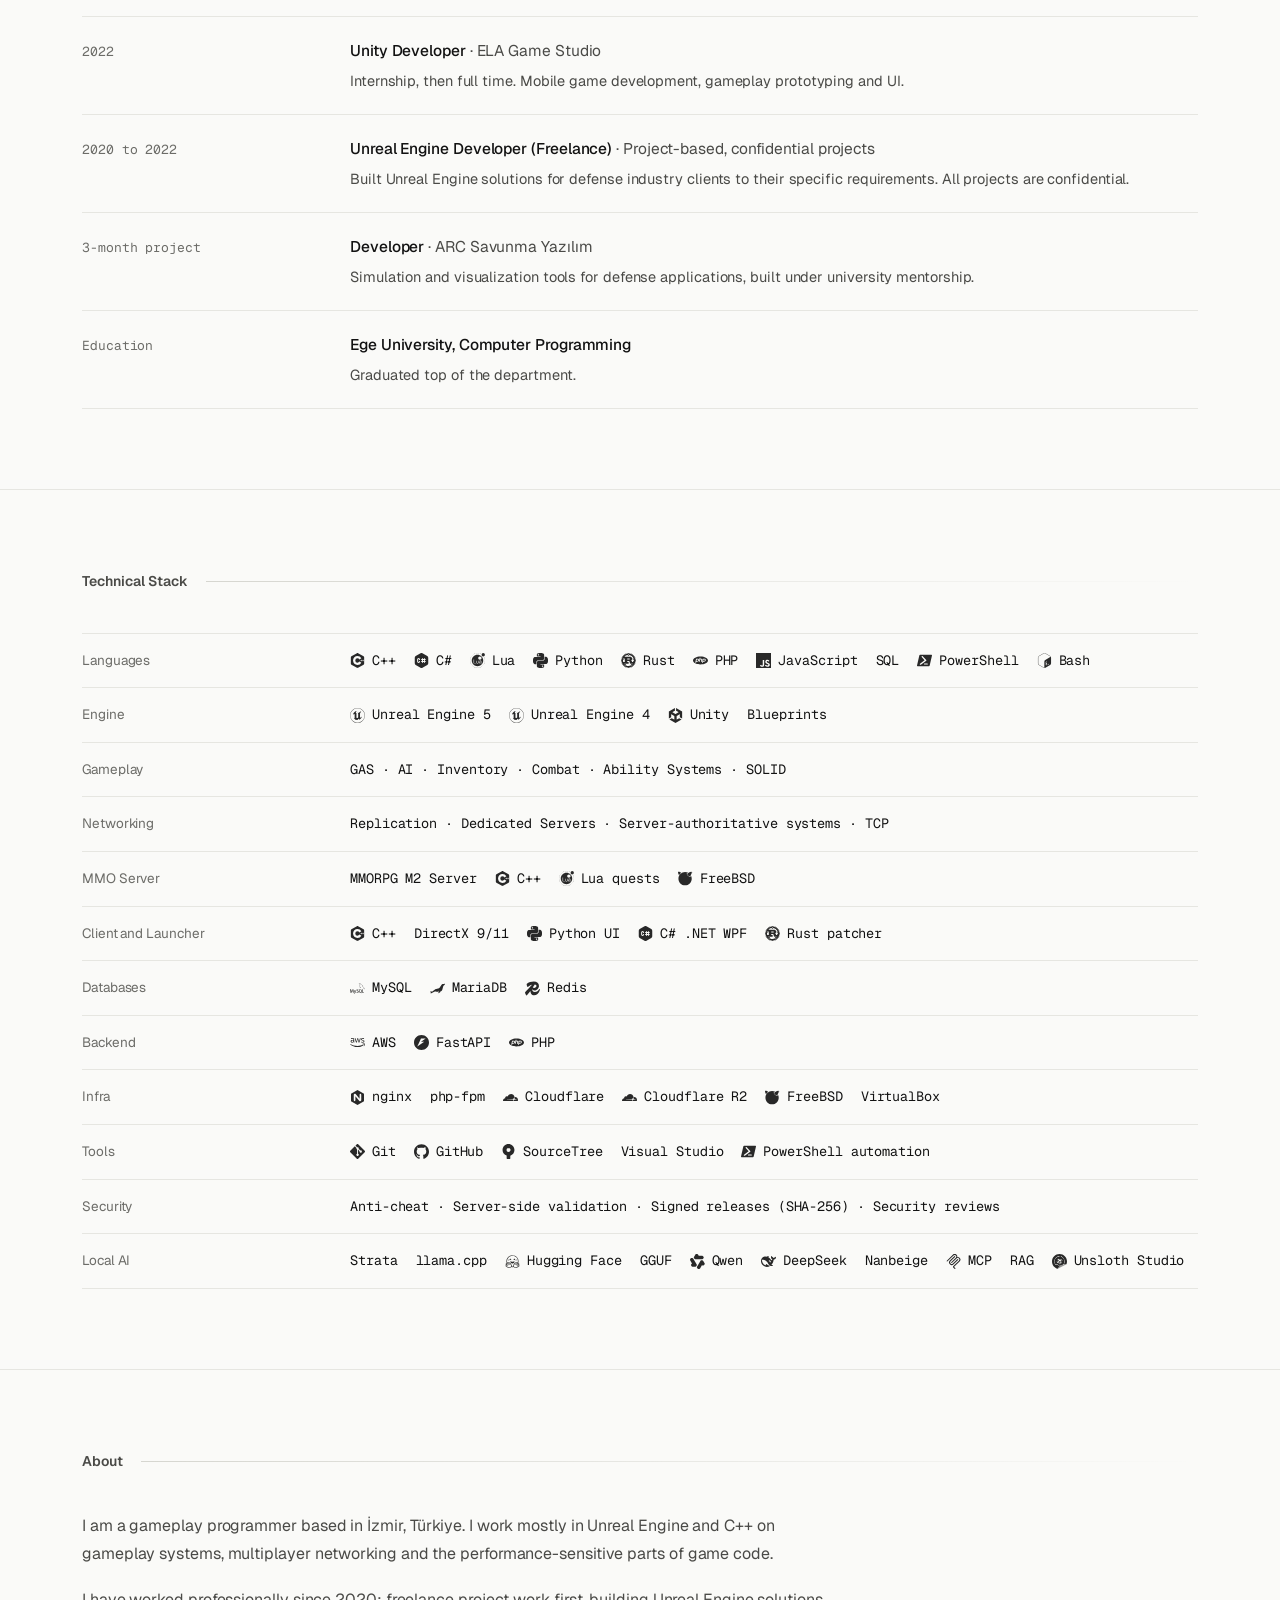
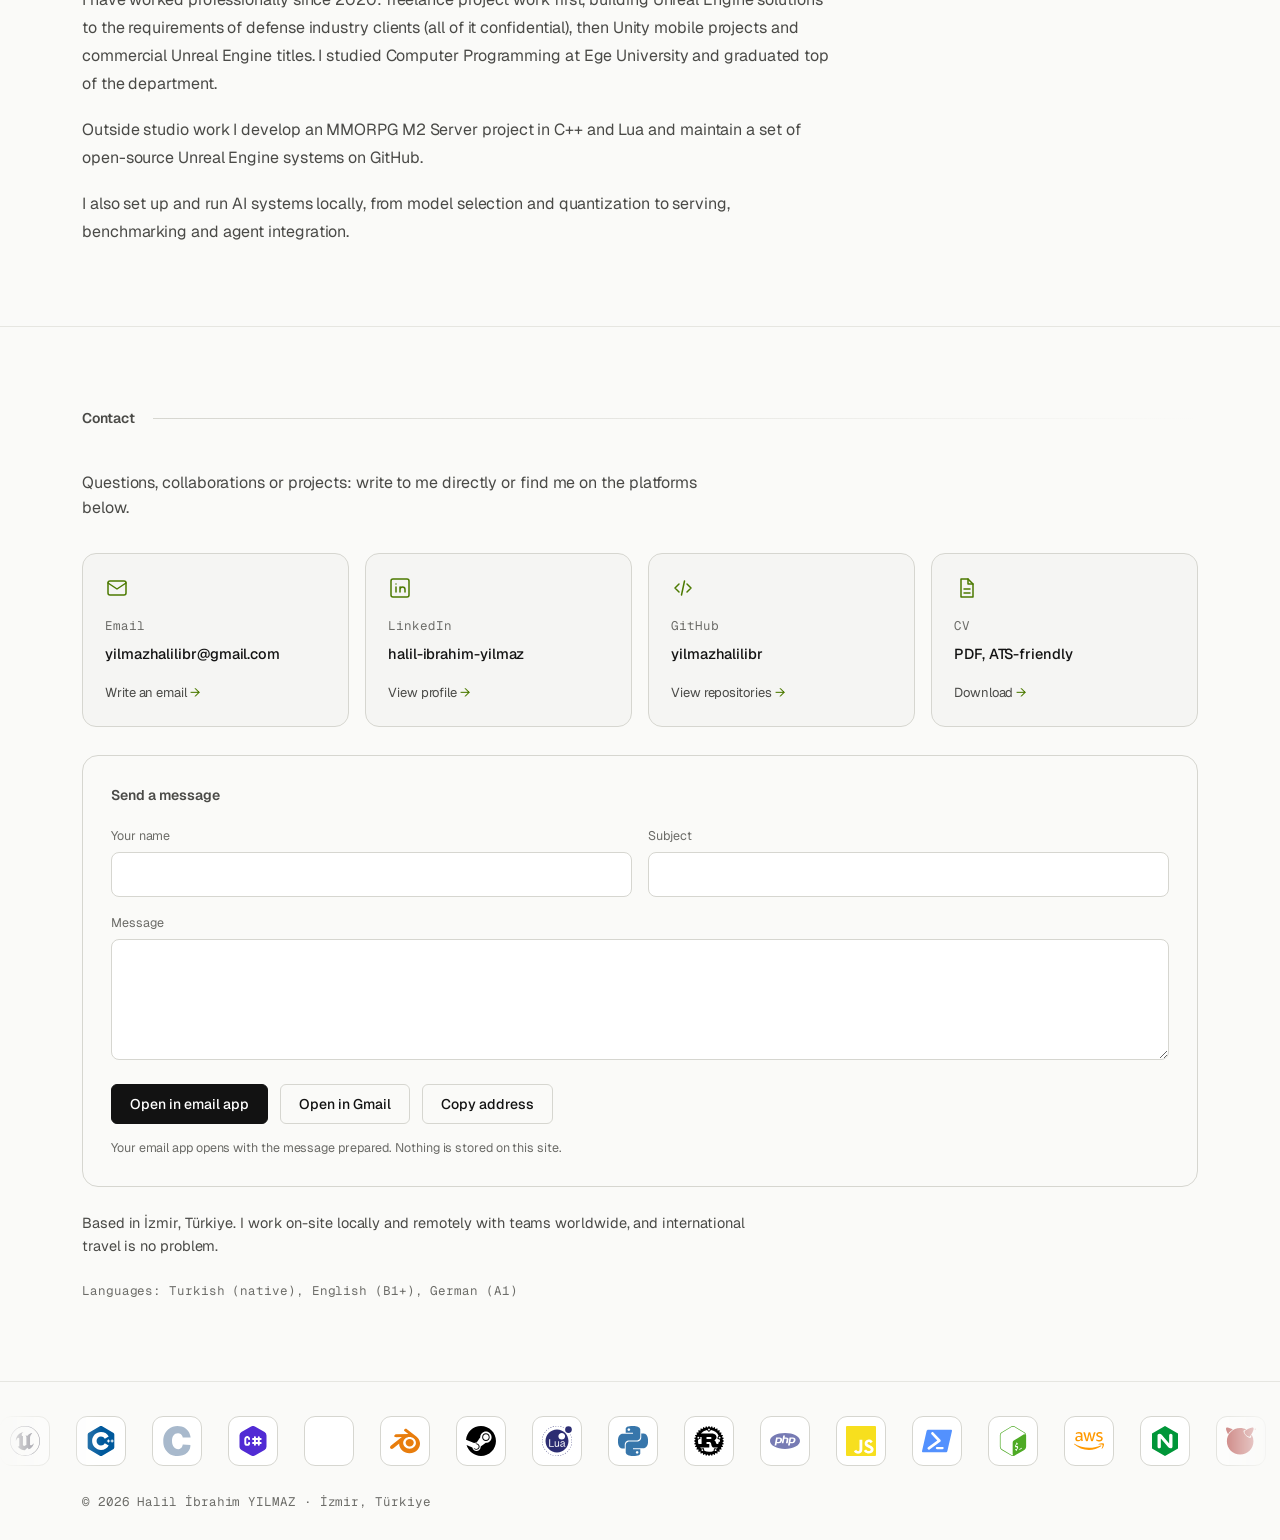
==== commit 31a7f694: "Add dark and light theme (dark default, follows system, saved toggle)" ====
--- a/index.html
+++ b/index.html
@@ -4,6 +4,15 @@
 <meta charset="UTF-8">
 <meta name="viewport" content="width=device-width, initial-scale=1.0, viewport-fit=cover">
 <meta name="theme-color" content="#0D0D0D">
+<script>
+/* Theme before first paint: saved choice, else the visitor's system setting, else dark. */
+(function () {
+  var t; try { t = localStorage.getItem('theme'); } catch (e) {}
+  if (t !== 'light' && t !== 'dark') t = (window.matchMedia && matchMedia('(prefers-color-scheme: light)').matches) ? 'light' : 'dark';
+  document.documentElement.setAttribute('data-theme', t);
+  var m = document.querySelector('meta[name="theme-color"]'); if (m) m.content = t === 'light' ? '#FAFAF8' : '#0D0D0D';
+})();
+</script>
 <title>Halil İbrahim YILMAZ | Gameplay Programmer</title>
 <meta name="description" content="Gameplay programmer working with Unreal Engine 4 and 5 and C++. Worked on SpaceBourne 2 on Steam and develops a full-stack MMORPG server.">
 <meta property="og:title" content="Halil İbrahim YILMAZ | Gameplay Programmer">
@@ -88,6 +97,10 @@
       <a href="#experience" data-i18n="nav_experience">Experience</a>
       <a href="#contact" class="nav-cta" data-i18n="nav_contact">Contact</a>
     </nav>
+    <button type="button" id="theme-toggle" class="theme-toggle" aria-label="Switch theme" title="Dark / light">
+      <svg class="moon" viewBox="0 0 24 24" aria-hidden="true"><path d="M20 14.5A8 8 0 0 1 9.5 4 8 8 0 1 0 20 14.5z"/></svg>
+      <svg class="sun" viewBox="0 0 24 24" aria-hidden="true"><circle cx="12" cy="12" r="4"/><path d="M12 2v2M12 20v2M4.9 4.9l1.4 1.4M17.7 17.7l1.4 1.4M2 12h2M20 12h2M4.9 19.1l1.4-1.4M17.7 6.3l1.4-1.4"/></svg>
+    </button>
     <label class="lang-select">
       <span class="visually-hidden">Language</span>
       <select id="lang-select" aria-label="Language">
--- a/styles.css
+++ b/styles.css
@@ -5,15 +5,64 @@
 
 *, *::before, *::after { box-sizing: border-box; margin: 0; padding: 0; }
 
-:root {
+:root, .hero {
+  color-scheme: dark;
   --bg: #0D0D0D;
   --surface: #141414;
   --line: #1F1F1F;
   --line-strong: #2A2A2A;
+  --line-hi: #3D3D3D;
   --text: #F2F2F2;
+  --text-hi: #FFFFFF;
   --text-2: #A0A0A0;
   --text-3: #8A8A8A;
   --accent: #C8FF00;
+  --on-text: #0D0D0D;
+  --on-accent: #0D0D0D;
+  --accent-soft: rgba(200, 255, 0, 0.08);
+  --accent-line: rgba(200, 255, 0, 0.28);
+  --veil: rgba(10, 10, 10, 0.78);
+  --hover: rgba(255, 255, 255, 0.05);
+  --hover-2: rgba(255, 255, 255, 0.07);
+  --hair: rgba(255, 255, 255, 0.1);
+  --field: rgba(0, 0, 0, 0.35);
+  --card-bg: rgba(255, 255, 255, 0.015);
+  --tab-bg: rgba(20, 20, 20, 0.84);
+  --tile: #f2f2f2;
+  --tile-line: transparent;
+  --shadow: rgba(0, 0, 0, 0.9);
+  --err: #ff8a7a;
+}
+html[data-theme='light'] {
+  color-scheme: light;
+  --bg: #FAFAF8;
+  --surface: #F0F0EC;
+  --line: #E6E6E1;
+  --line-strong: #D6D6D0;
+  --line-hi: #B9B9B2;
+  --text: #121212;
+  --text-hi: #000000;
+  --text-2: #4A4A47;
+  --text-3: #6C6C68;
+  --accent: #4C7A00;
+  --on-text: #FFFFFF;
+  --on-accent: #FFFFFF;
+  --accent-soft: rgba(76, 122, 0, 0.09);
+  --accent-line: rgba(76, 122, 0, 0.35);
+  --veil: rgba(250, 250, 248, 0.82);
+  --hover: rgba(0, 0, 0, 0.05);
+  --hover-2: rgba(0, 0, 0, 0.08);
+  --hair: rgba(0, 0, 0, 0.1);
+  --field: #FFFFFF;
+  --card-bg: rgba(0, 0, 0, 0.02);
+  --tab-bg: rgba(255, 255, 255, 0.9);
+  --tile: #FFFFFF;
+  --tile-line: #D6D6D0;
+  --shadow: rgba(0, 0, 0, 0.25);
+  --err: #B3261E;
+}
+.hero { color: var(--text); }
+:root {
   --font-sans: 'Geist', system-ui, -apple-system, 'Segoe UI', sans-serif;
   --font-mono: 'Geist Mono', ui-monospace, 'SF Mono', Consolas, monospace;
   --w: 1180px;
@@ -77,7 +126,7 @@
   color: var(--text-2); font: 12px var(--font-mono);
   padding: 6px 28px 6px 10px; transition: border-color 0.15s, color 0.15s;
 }
-.lang-select select:hover { color: var(--text); border-color: #3D3D3D; }
+.lang-select select:hover { color: var(--text); border-color: var(--line-hi); }
 .lang-select option { background: var(--surface); color: var(--text); }
 .visually-hidden {
   position: absolute; width: 1px; height: 1px; overflow: hidden;
@@ -118,7 +167,7 @@
 .badge {
   display: inline-flex; align-items: center; gap: 10px; margin-bottom: 26px;
   padding: 6px 14px; border-radius: 999px; font-size: 12px; color: var(--accent);
-  border: 1px solid rgba(200, 255, 0, 0.28); background: rgba(200, 255, 0, 0.06);
+  border: 1px solid var(--accent-line); background: var(--accent-soft);
 }
 .dot { width: 7px; height: 7px; border-radius: 50%; background: var(--accent); }
 
@@ -138,9 +187,9 @@
   color: var(--text); font-size: 14px; font-weight: 500; text-decoration: none;
   transition: border-color 0.15s, background 0.15s;
 }
-.btn:hover { border-color: #3D3D3D; background: var(--surface); }
-.btn-primary { background: var(--text); border-color: var(--text); color: #0D0D0D; }
-.btn-primary:hover { background: #FFFFFF; border-color: #FFFFFF; }
+.btn:hover { border-color: var(--line-hi); background: var(--surface); }
+.btn-primary { background: var(--text); border-color: var(--text); color: var(--on-text); }
+.btn-primary:hover { background: var(--text-hi); border-color: var(--text-hi); }
 
 .snapshot {
   padding: 24px 26px; border-radius: 14px;
@@ -160,7 +209,7 @@
   background: none; color: var(--text-2); font-size: 11px; cursor: pointer;
   padding: 3px 10px; border: 1px solid var(--line-strong); border-radius: 4px;
 }
-.vid-toggle:hover { color: var(--text); border-color: #3D3D3D; }
+.vid-toggle:hover { color: var(--text); border-color: var(--line-hi); }
 
 /* Why work with me */
 .why-grid { display: grid; grid-template-columns: repeat(3, 1fr); gap: 48px; }
@@ -332,7 +381,7 @@
 .contact-grid { display: grid; grid-template-columns: repeat(4, 1fr); gap: 16px; }
 .c-card {
   display: flex; flex-direction: column; gap: 6px; padding: 22px;
-  border: 1px solid var(--line-strong); border-radius: 14px; background: rgba(255, 255, 255, 0.015);
+  border: 1px solid var(--line-strong); border-radius: 14px; background: var(--card-bg);
   color: var(--text); text-decoration: none;
   transition: border-color 0.2s, background 0.2s, transform 0.2s;
 }
@@ -341,7 +390,7 @@
 .c-value { font-size: 14.5px; font-weight: 500; word-break: break-word; }
 .c-hint { margin-top: auto; padding-top: 12px; font-size: 13px; color: var(--text-2); }
 .c-hint::after { content: ' \2192'; color: var(--accent); }
-@media (hover: hover) { .c-card:hover { border-color: var(--accent); background: rgba(200, 255, 0, 0.04); transform: translateY(-3px); } }
+@media (hover: hover) { .c-card:hover { border-color: var(--accent); background: var(--accent-soft); transform: translateY(-3px); } }
 
 .composer {
   margin-top: 28px; padding: 28px; border: 1px solid var(--line-strong); border-radius: 16px;
@@ -353,7 +402,7 @@
 .composer label span { display: block; margin-bottom: 6px; font-size: 12.5px; color: var(--text-3); }
 .composer input, .composer textarea {
   width: 100%; padding: 12px 14px; border: 1px solid var(--line-strong); border-radius: 8px;
-  background: rgba(0, 0, 0, 0.35); color: var(--text); font: 15px var(--font-sans); transition: border-color 0.15s;
+  background: var(--field); color: var(--text); font: 15px var(--font-sans); transition: border-color 0.15s;
 }
 .composer textarea { min-height: 120px; resize: vertical; }
 .composer input:focus, .composer textarea:focus { outline: none; border-color: var(--accent); }
@@ -362,7 +411,7 @@
 .composer-actions .btn:not(.btn-primary) { background: transparent; }
 #copy-email.done { color: var(--accent); border-color: var(--accent); }
 .composer-note { margin-top: 14px; font-size: 12.5px; color: var(--text-3); }
-.composer-note.err { color: #ff8a7a; }
+.composer-note.err { color: var(--err); }
 .contact-lang { margin-top: 24px; font-size: 12.5px; color: var(--text-3); }
 
 .tabbar { display: none; }
@@ -404,9 +453,9 @@
   .tabbar {
     display: grid; grid-template-columns: repeat(5, 1fr); gap: 2px;
     position: fixed; left: 12px; right: 12px; bottom: calc(10px + env(safe-area-inset-bottom)); z-index: 60;
-    padding: 6px; border-radius: 22px; background: rgba(20, 20, 20, 0.84);
+    padding: 6px; border-radius: 22px; background: var(--tab-bg);
     -webkit-backdrop-filter: blur(18px); backdrop-filter: blur(18px);
-    border: 1px solid rgba(255, 255, 255, 0.1); box-shadow: 0 18px 40px -12px rgba(0, 0, 0, 0.85);
+    border: 1px solid var(--hair); box-shadow: 0 18px 40px -12px rgba(0, 0, 0, 0.5);
   }
   .tab {
     display: flex; flex-direction: column; align-items: center; gap: 3px; min-width: 0;
@@ -415,7 +464,7 @@
   }
   .tab span { max-width: 100%; overflow: hidden; text-overflow: ellipsis; white-space: nowrap; }
   .tab svg { width: 22px; height: 22px; fill: none; stroke: currentColor; stroke-width: 1.6; stroke-linecap: round; stroke-linejoin: round; }
-  .tab.active { color: var(--accent); background: rgba(200, 255, 0, 0.1); }
+  .tab.active { color: var(--accent); background: var(--accent-soft); }
   .tab:active { transform: scale(0.94); }
   .hero h1 { font-size: 2rem; }
   .hero-bio { font-size: 15.5px; }
@@ -457,7 +506,7 @@
 .js .section .container > * { opacity: 0; transform: translateY(18px); transition: opacity 0.7s ease, transform 0.7s cubic-bezier(0.2, 0.6, 0.2, 1); }
 .js .section .container > .in { opacity: 1; transform: none; }
 
-::selection { background: var(--accent); color: #0D0D0D; }
+::selection { background: var(--accent); color: var(--on-accent); }
 
 /* ── Motion ─────────────────────────────────────────────────────────── */
 
@@ -577,7 +626,7 @@
 .ticker-track .chip { gap: 8px; }
 
 /* ── Header, cleaned up ─────────────────────────────────────────────── */
-.site-header { background: rgba(10, 10, 10, 0.78); -webkit-backdrop-filter: blur(14px); backdrop-filter: blur(14px); }
+.site-header { background: var(--veil); -webkit-backdrop-filter: blur(14px); backdrop-filter: blur(14px); }
 .header-inner { height: 68px; gap: 24px; }
 .brand { font-size: 15px; font-weight: 600; letter-spacing: -0.01em; gap: 11px; }
 .site-nav { gap: 2px; margin-left: auto; }
@@ -585,14 +634,14 @@
   padding: 8px 13px; border-radius: 8px; font-size: 14px; font-weight: 450; color: var(--text-2);
   transition: color 0.15s, background 0.15s;
 }
-.site-nav a:hover { color: var(--text); background: rgba(255, 255, 255, 0.05); }
-.site-nav a.active { color: var(--text); background: rgba(255, 255, 255, 0.07); }
+.site-nav a:hover { color: var(--text); background: var(--hover); }
+.site-nav a.active { color: var(--text); background: var(--hover-2); }
 .site-nav a.nav-cta {
   margin-left: 10px; padding: 8px 16px; border: 0; border-radius: 8px;
-  background: var(--text); color: #0d0d0d; font-weight: 600;
-}
-.site-nav a.nav-cta:hover, .site-nav a.nav-cta.active { background: #fff; color: #0d0d0d; }
-.lang-select select { padding: 8px 30px 8px 12px; border-radius: 8px; font: 500 13px var(--font-sans); border-color: rgba(255, 255, 255, 0.14); }
+  background: var(--text); color: var(--on-text); font-weight: 600;
+}
+.site-nav a.nav-cta:hover, .site-nav a.nav-cta.active { background: var(--text-hi); color: var(--on-text); }
+.lang-select select { padding: 8px 30px 8px 12px; border-radius: 8px; font: 500 13px var(--font-sans); border-color: var(--hair); }
 
 /* ── Crosshair (native cursor, JS only for the click animation) ─────── */
 @media (pointer: fine) and (prefers-reduced-motion: no-preference) {
@@ -625,7 +674,20 @@
   mask-image: linear-gradient(90deg, transparent, #000 8%, #000 92%, transparent);
 }
 .logo-track { display: flex; align-items: center; width: max-content; gap: 26px; padding-right: 26px; animation: logo-slide 80s linear infinite; }
-.logo-track img { box-sizing: content-box; height: 30px; width: 30px; padding: 9px; background: #f2f2f2; border-radius: 11px; object-fit: contain; flex: none; transition: transform 0.2s; }
+.logo-track img { box-sizing: content-box; height: 30px; width: 30px; padding: 9px; background: var(--tile); border: 1px solid var(--tile-line); border-radius: 11px; object-fit: contain; flex: none; transition: transform 0.2s; }
 .logo-track img:hover { transform: translateY(-3px); }
 .logo-slider:hover .logo-track { animation-play-state: paused; }
 @keyframes logo-slide { to { transform: translateX(-50%); } }
+
+/* ── Theme toggle ───────────────────────────────────────────────────── */
+.theme-toggle {
+  display: inline-grid; place-items: center; width: 38px; height: 38px; padding: 0;
+  border: 1px solid var(--hair); border-radius: 8px; background: transparent; color: var(--text-2); cursor: pointer;
+  transition: color 0.15s, border-color 0.15s, background 0.15s;
+}
+.theme-toggle:hover { color: var(--text); border-color: var(--line-hi); background: var(--hover); }
+.theme-toggle svg { width: 18px; height: 18px; fill: none; stroke: currentColor; stroke-width: 1.7; stroke-linecap: round; stroke-linejoin: round; }
+.theme-toggle .sun { display: none; }
+html[data-theme='light'] .theme-toggle .sun { display: block; }
+html[data-theme='light'] .theme-toggle .moon { display: none; }
+body, .site-header, .section, .site-footer { transition: background-color 0.25s ease, color 0.25s ease; }
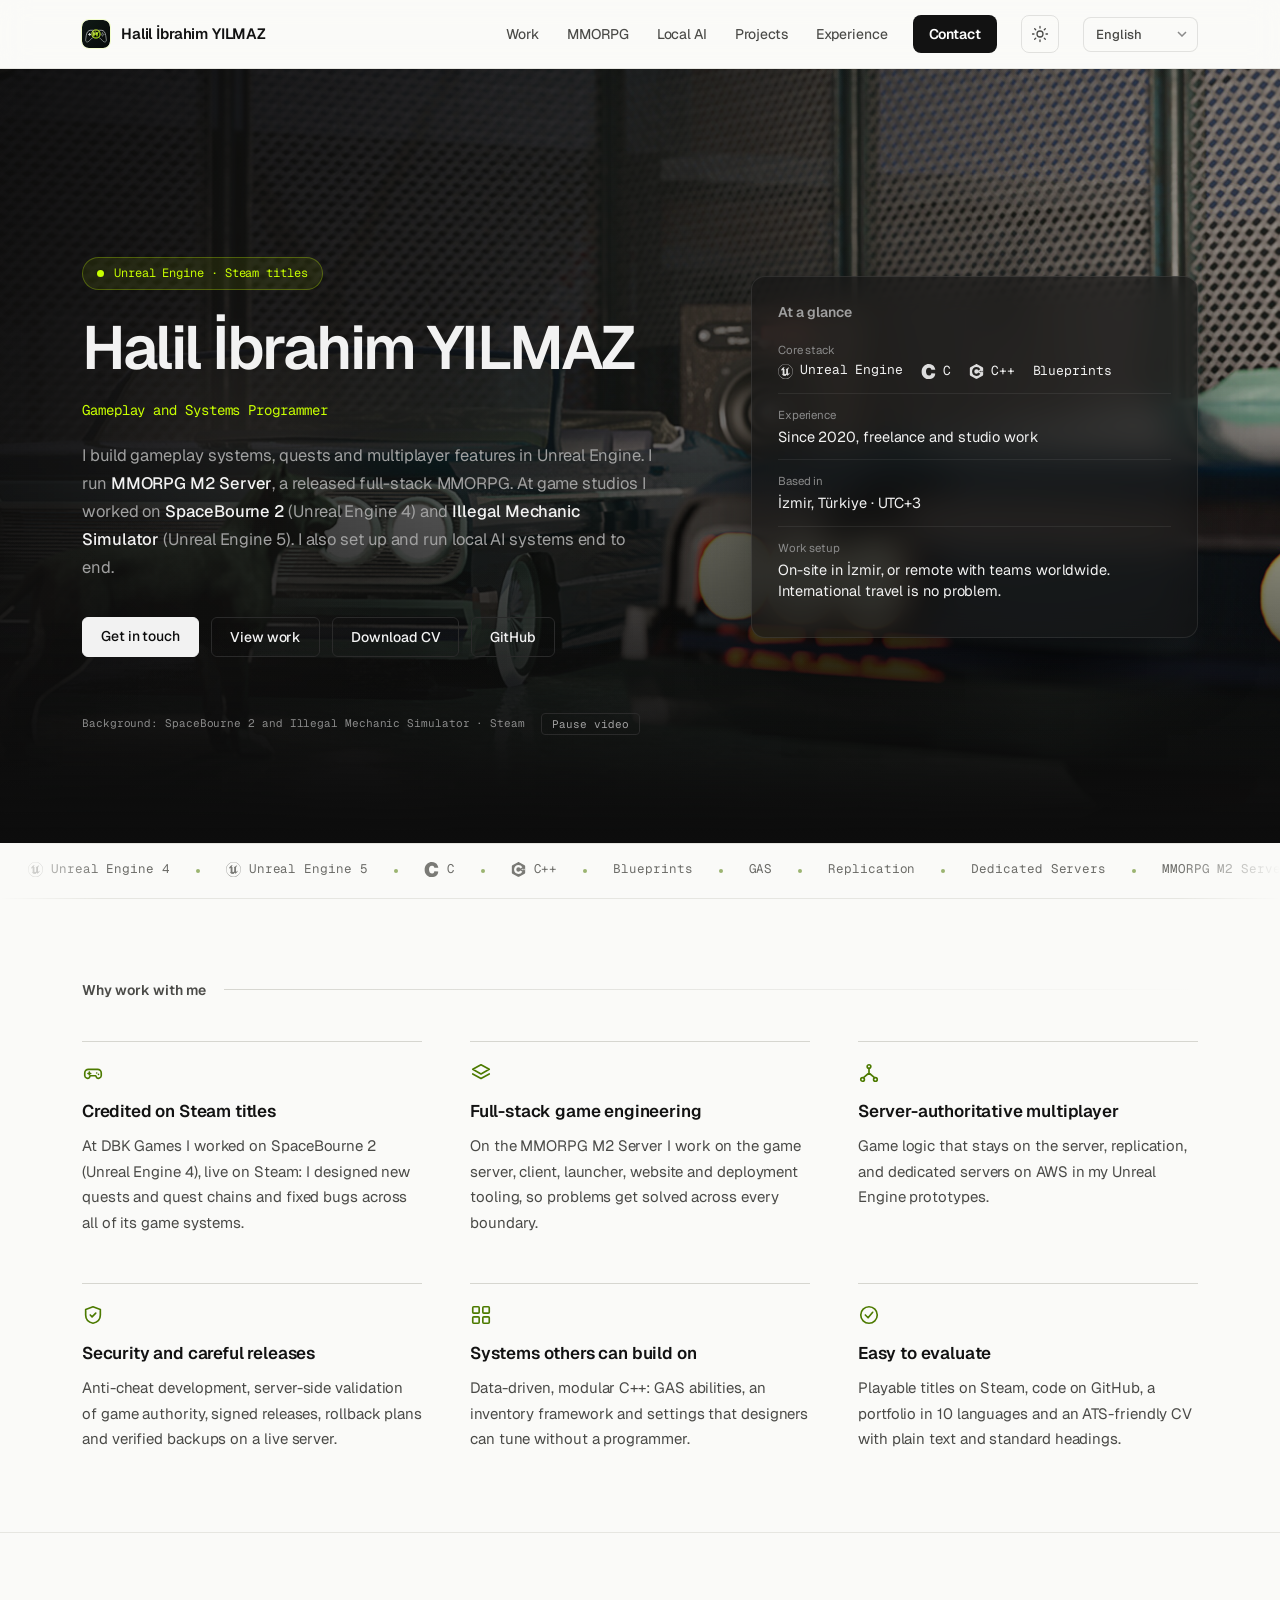
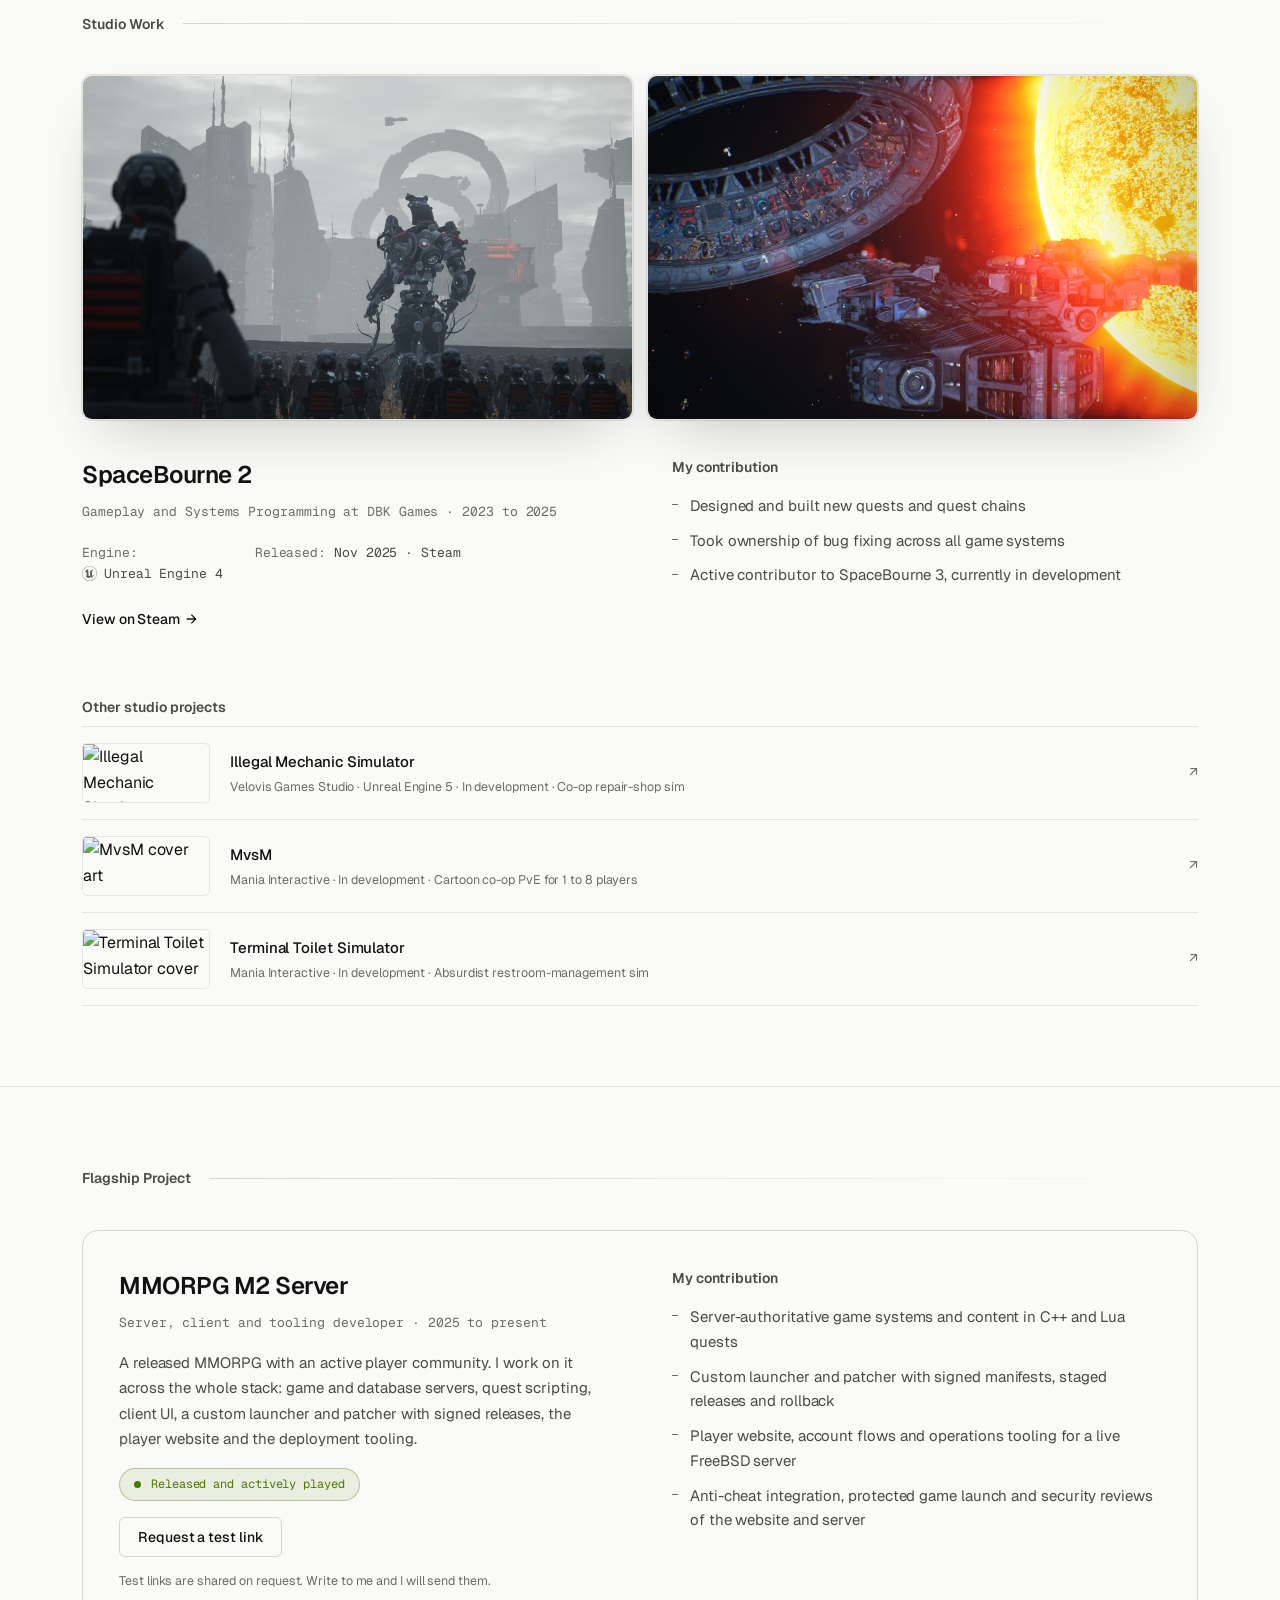
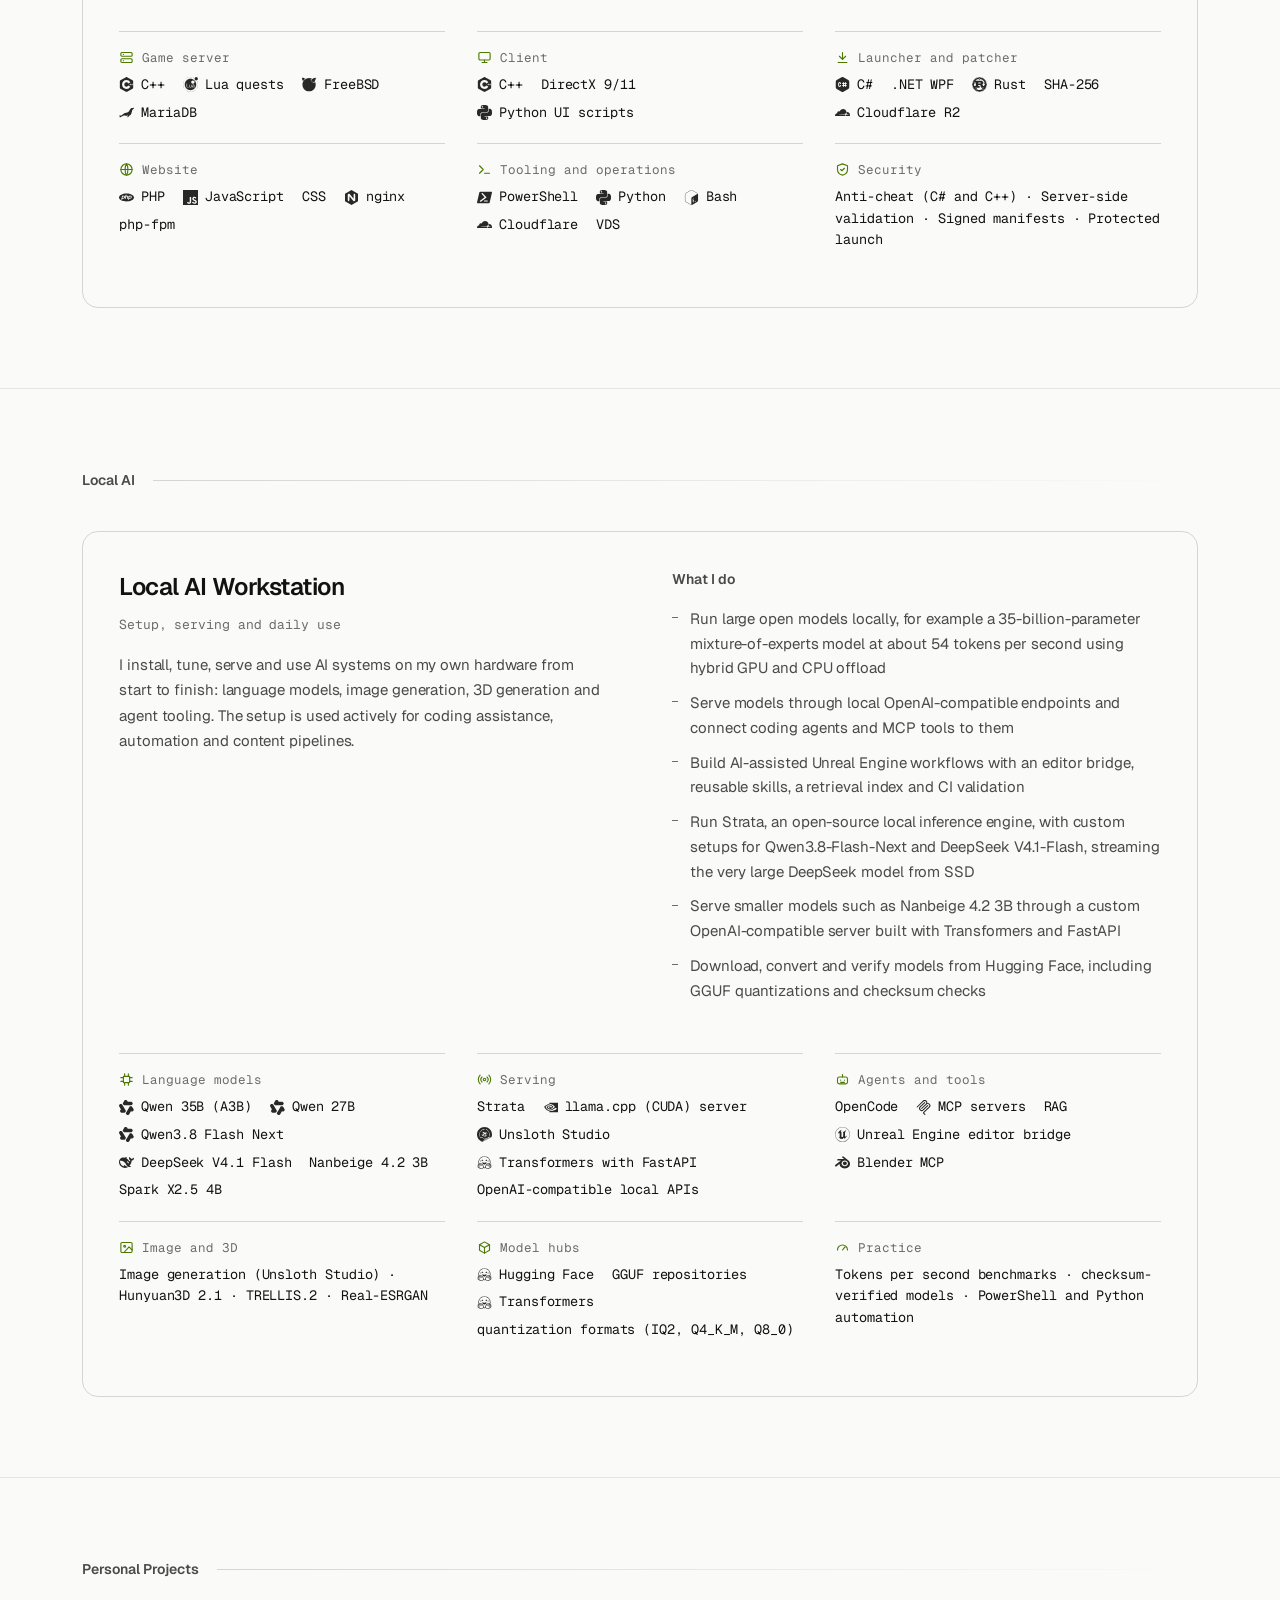
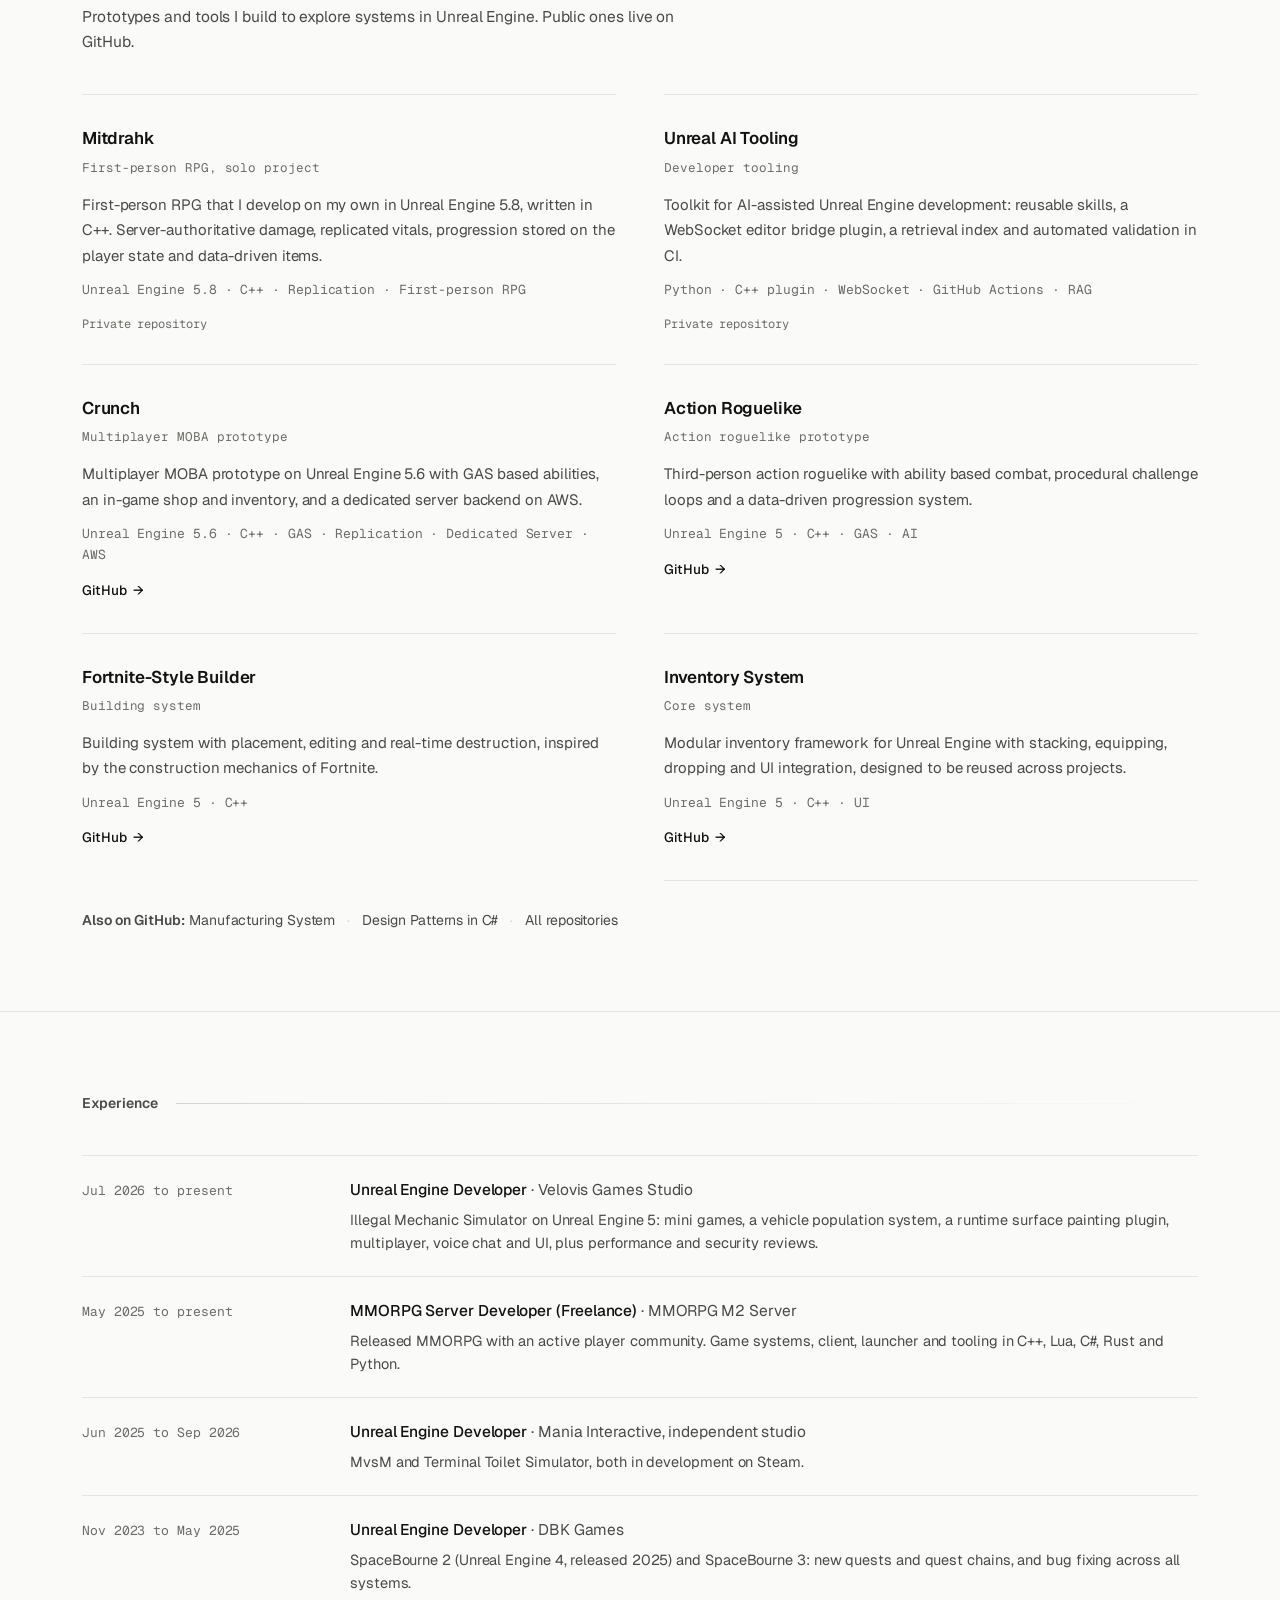
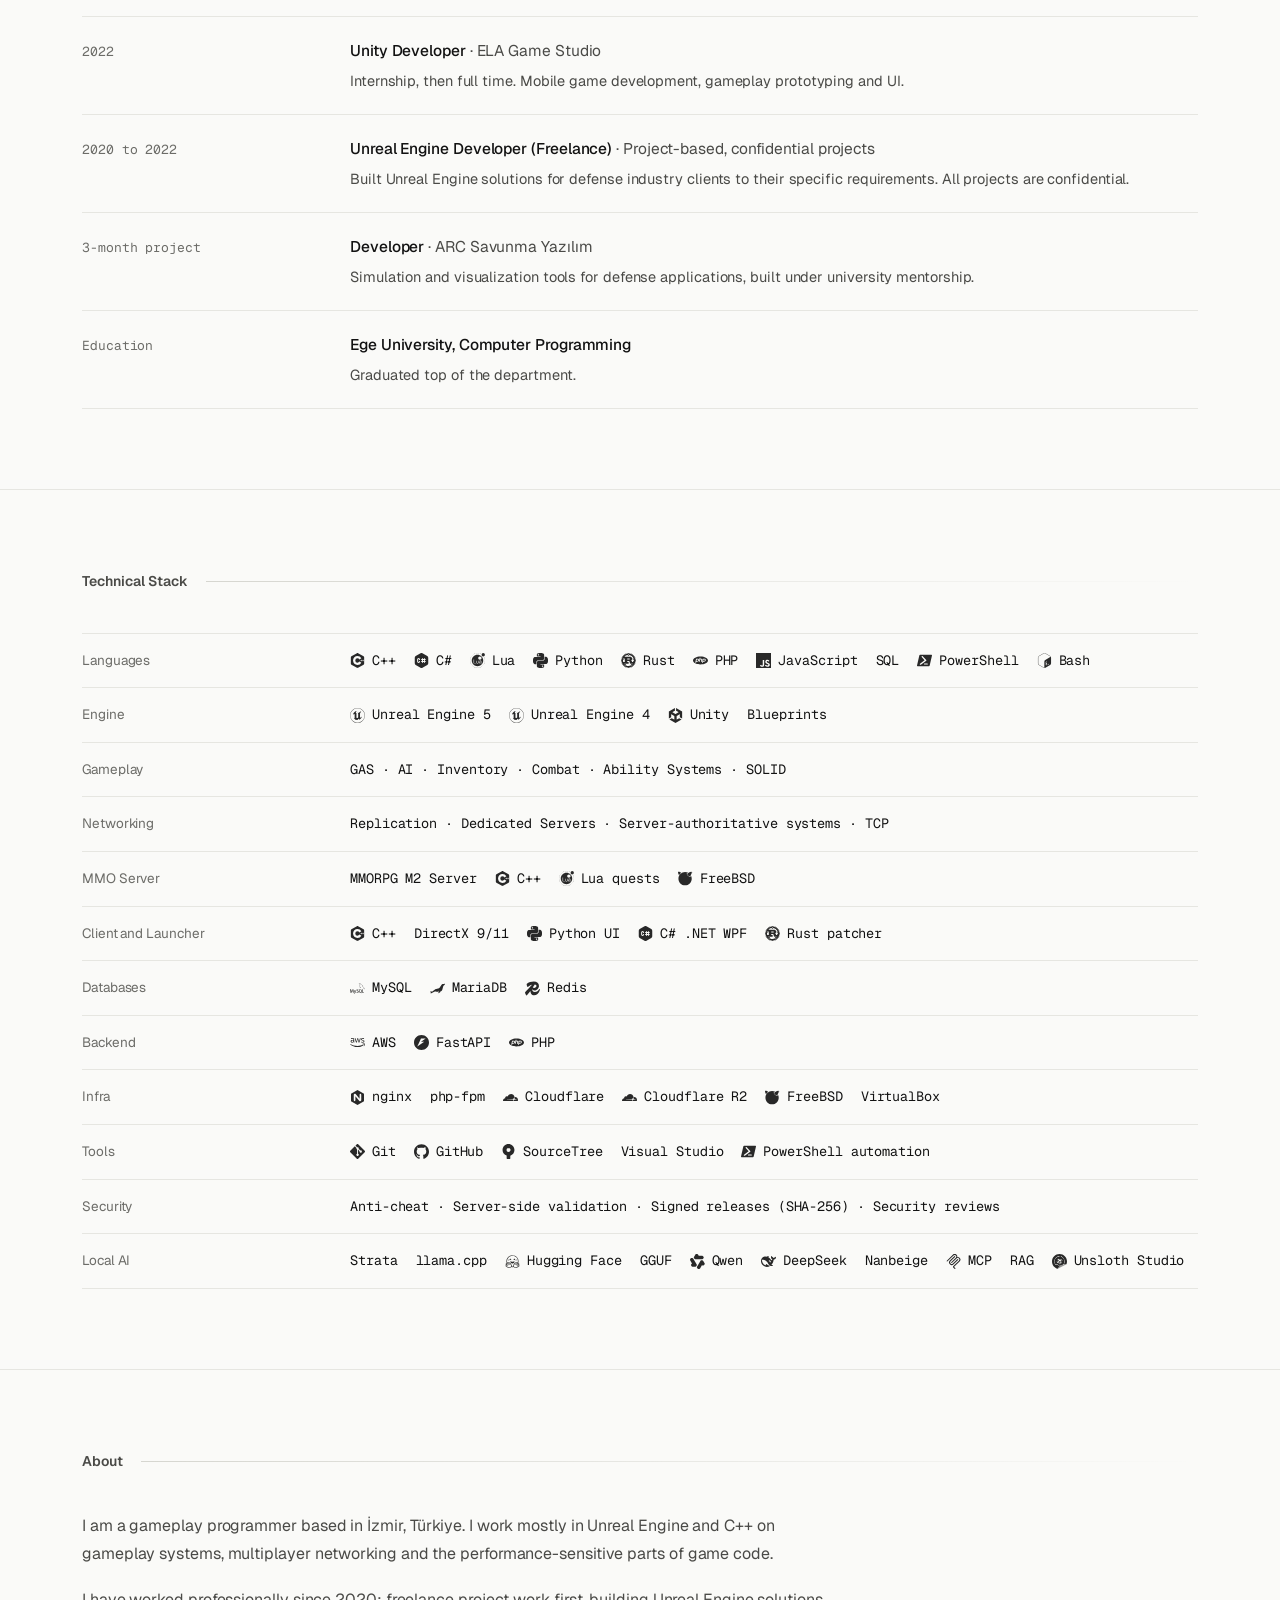
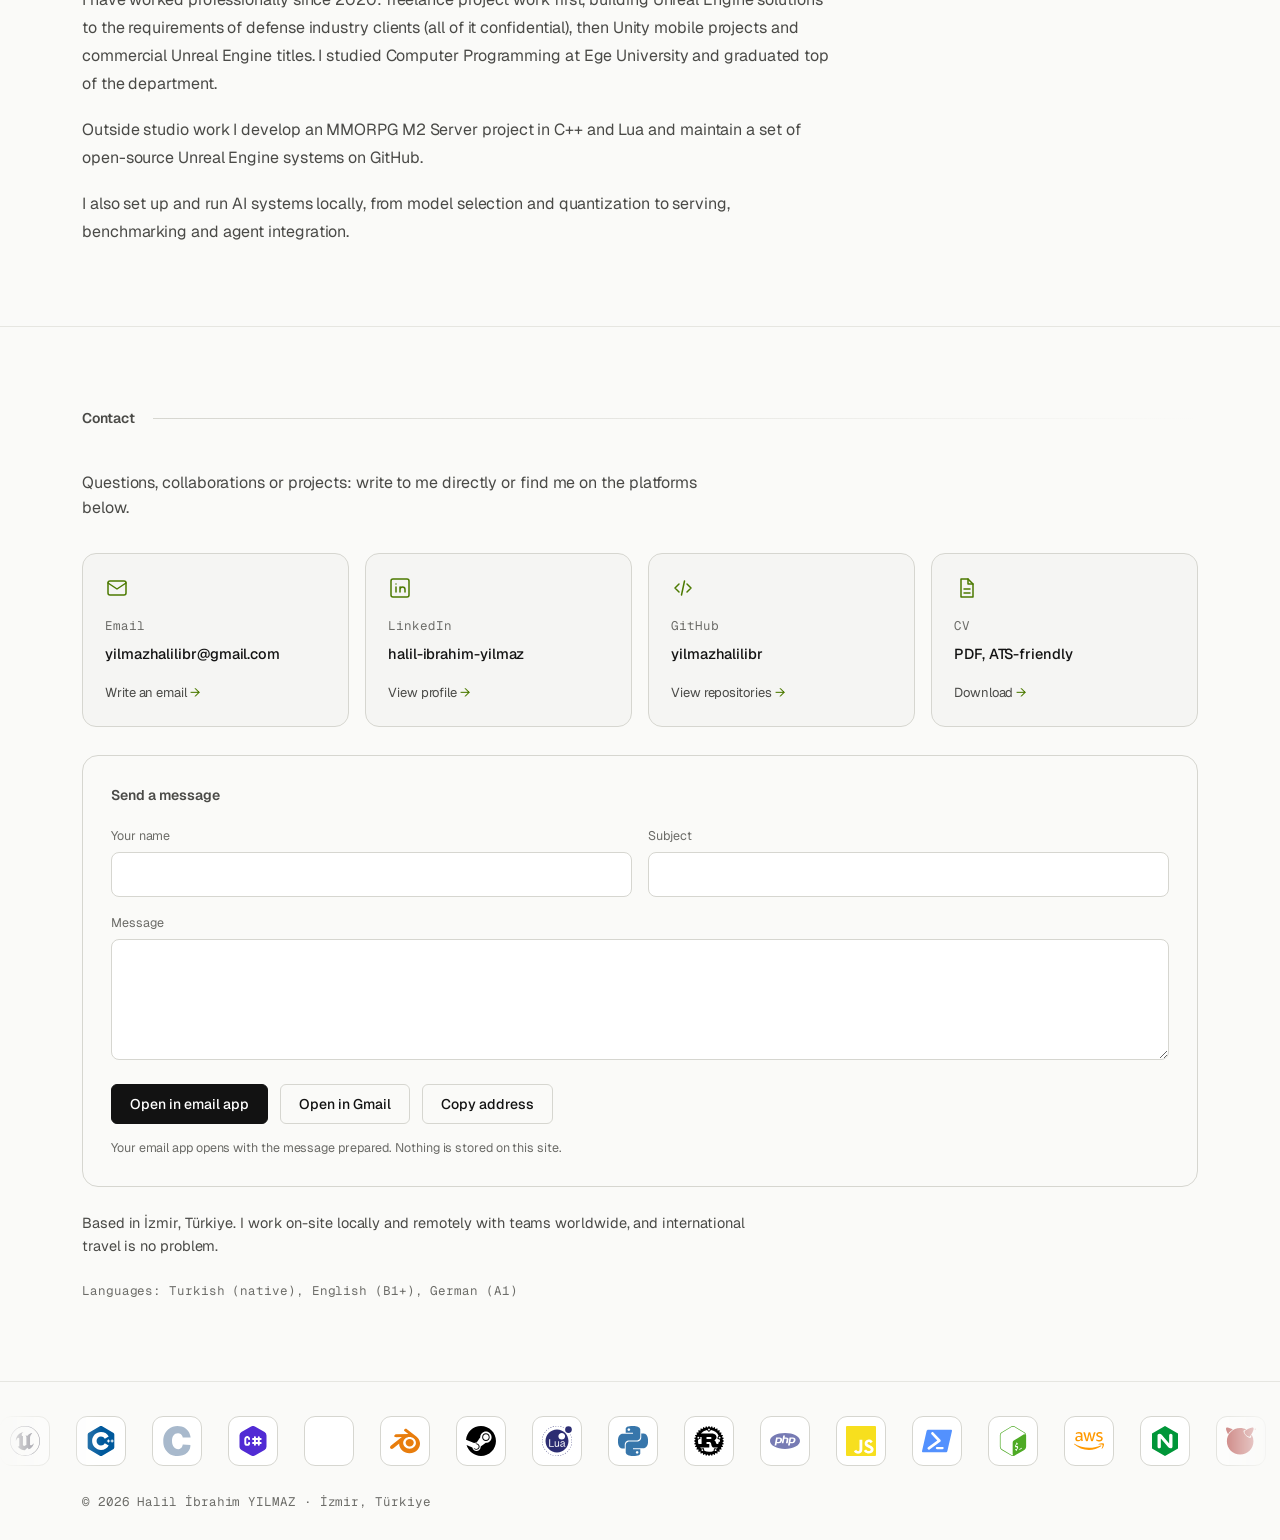
==== commit 595e4541: "Theme toggle: aria-pressed" ====
--- a/index.html
+++ b/index.html
@@ -97,7 +97,7 @@
       <a href="#experience" data-i18n="nav_experience">Experience</a>
       <a href="#contact" class="nav-cta" data-i18n="nav_contact">Contact</a>
     </nav>
-    <button type="button" id="theme-toggle" class="theme-toggle" aria-label="Switch theme" title="Dark / light">
+    <button type="button" id="theme-toggle" class="theme-toggle" aria-label="Light theme" aria-pressed="false" title="Dark / light">
       <svg class="moon" viewBox="0 0 24 24" aria-hidden="true"><path d="M20 14.5A8 8 0 0 1 9.5 4 8 8 0 1 0 20 14.5z"/></svg>
       <svg class="sun" viewBox="0 0 24 24" aria-hidden="true"><circle cx="12" cy="12" r="4"/><path d="M12 2v2M12 20v2M4.9 4.9l1.4 1.4M17.7 17.7l1.4 1.4M2 12h2M20 12h2M4.9 19.1l1.4-1.4M17.7 6.3l1.4-1.4"/></svg>
     </button>
--- a/styles.css
+++ b/styles.css
@@ -486,7 +486,7 @@
 /* ── Polish ─────────────────────────────────────────────────────────── */
 
 .featured-media img {
-  box-shadow: 0 24px 60px -24px rgba(0, 0, 0, 0.9), 0 0 0 1px rgba(255, 255, 255, 0.03);
+  box-shadow: 0 24px 60px -24px var(--shadow), 0 0 0 1px var(--hair);
 }
 .btn { transition: border-color 0.15s, background 0.15s, transform 0.15s; }
 .btn:hover { transform: translateY(-1px); }
@@ -691,3 +691,14 @@
 html[data-theme='light'] .theme-toggle .sun { display: block; }
 html[data-theme='light'] .theme-toggle .moon { display: none; }
 body, .site-header, .section, .site-footer { transition: background-color 0.25s ease, color 0.25s ease; }
+
+/* ── Crosshair on the light theme: dark strokes with a white halo; the dark hero keeps the white one ── */
+@media (pointer: fine) and (prefers-reduced-motion: no-preference) {
+  html[data-theme='light'] *, html[data-theme='light'] *::before, html[data-theme='light'] *::after { cursor: url(assets/crosshair-dark.svg) 16 16, crosshair !important; }
+  html[data-theme='light'] a, html[data-theme='light'] button, html[data-theme='light'] select, html[data-theme='light'] label, html[data-theme='light'] summary { cursor: url(assets/crosshair-hover-dark.svg) 16 16, pointer !important; }
+  html[data-theme='light'] .hero * { cursor: url(assets/crosshair.svg) 16 16, crosshair !important; }
+  html[data-theme='light'] .hero a, html[data-theme='light'] .hero button, html[data-theme='light'] .hero select, html[data-theme='light'] .hero label { cursor: url(assets/crosshair-hover.svg) 16 16, pointer !important; }
+  html[data-theme='light'] input, html[data-theme='light'] textarea { cursor: text !important; }
+}
+html[data-theme='light'] .shot i { background: #111; box-shadow: 0 0 0 1px rgba(255, 255, 255, 0.85); }
+html[data-theme='light'] .shot .hm::before, html[data-theme='light'] .shot .hm::after { background: #111; box-shadow: 0 0 0 1px rgba(255, 255, 255, 0.85); }
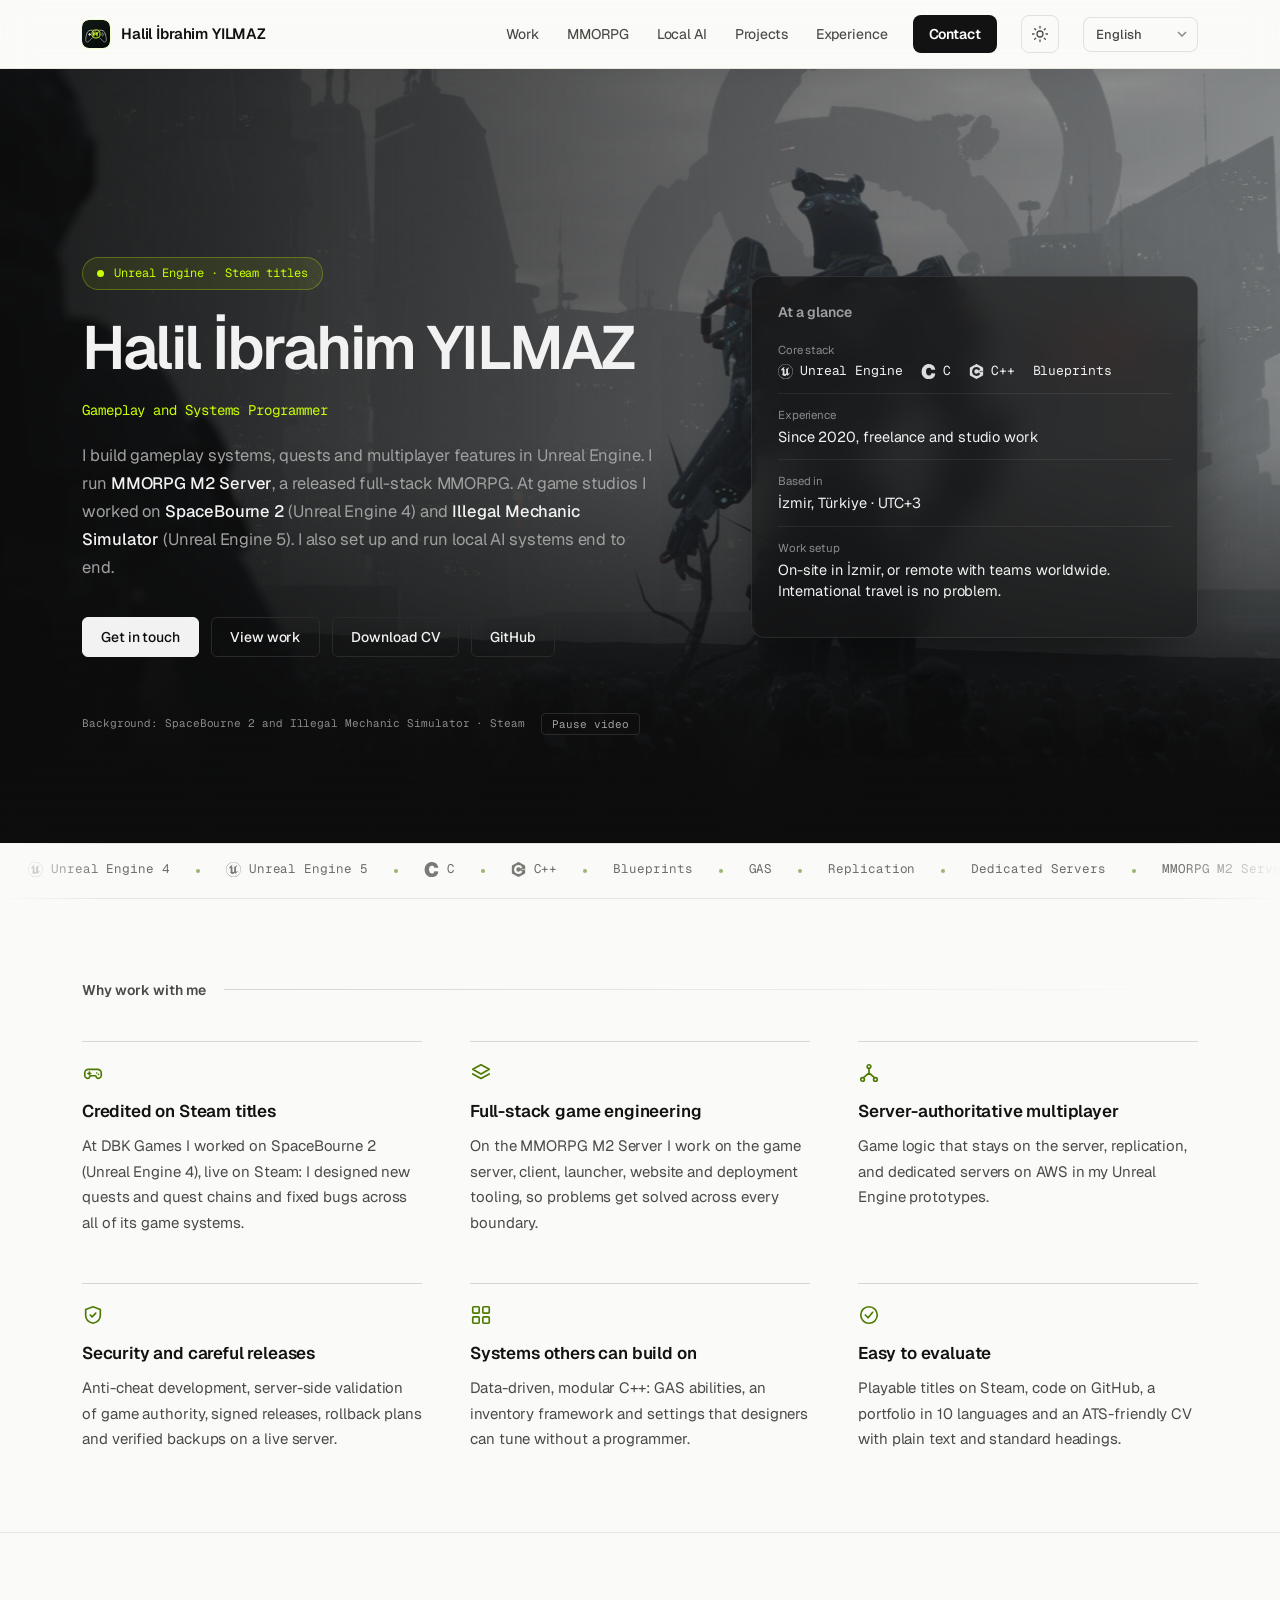
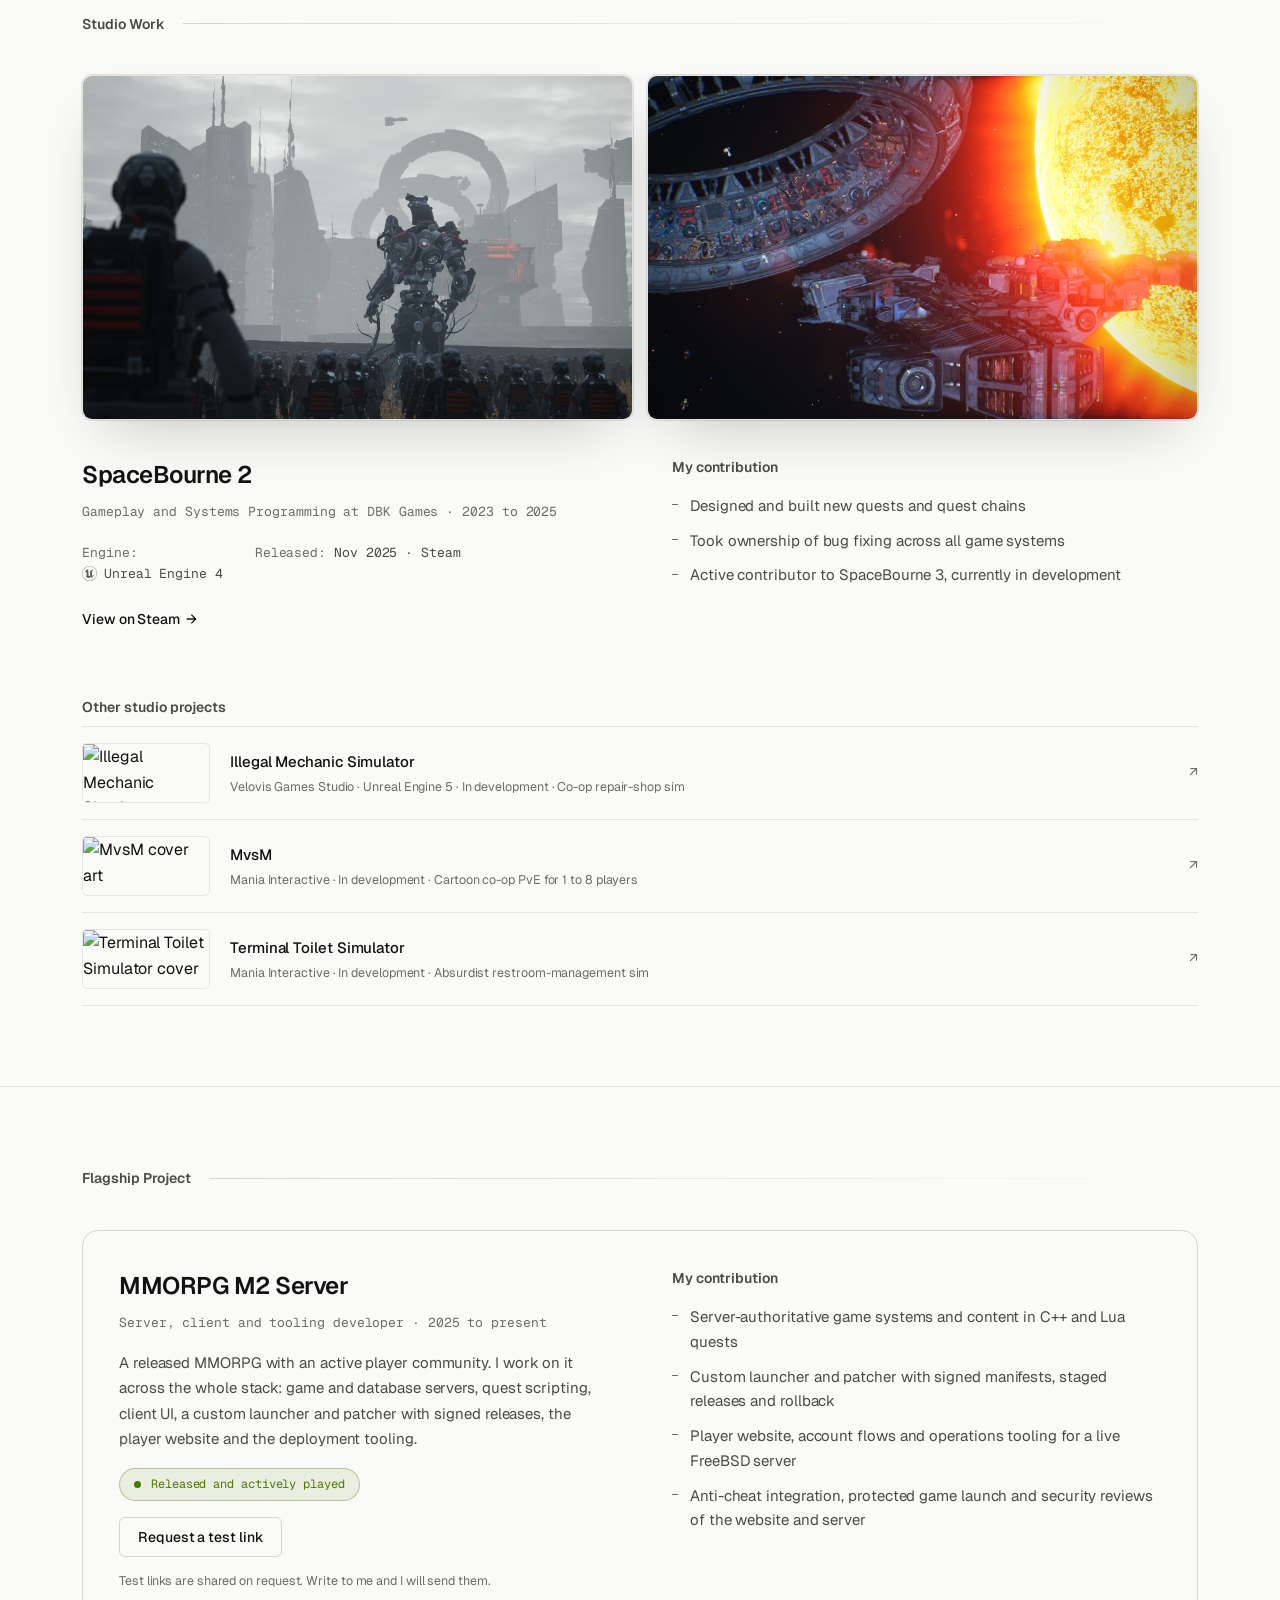
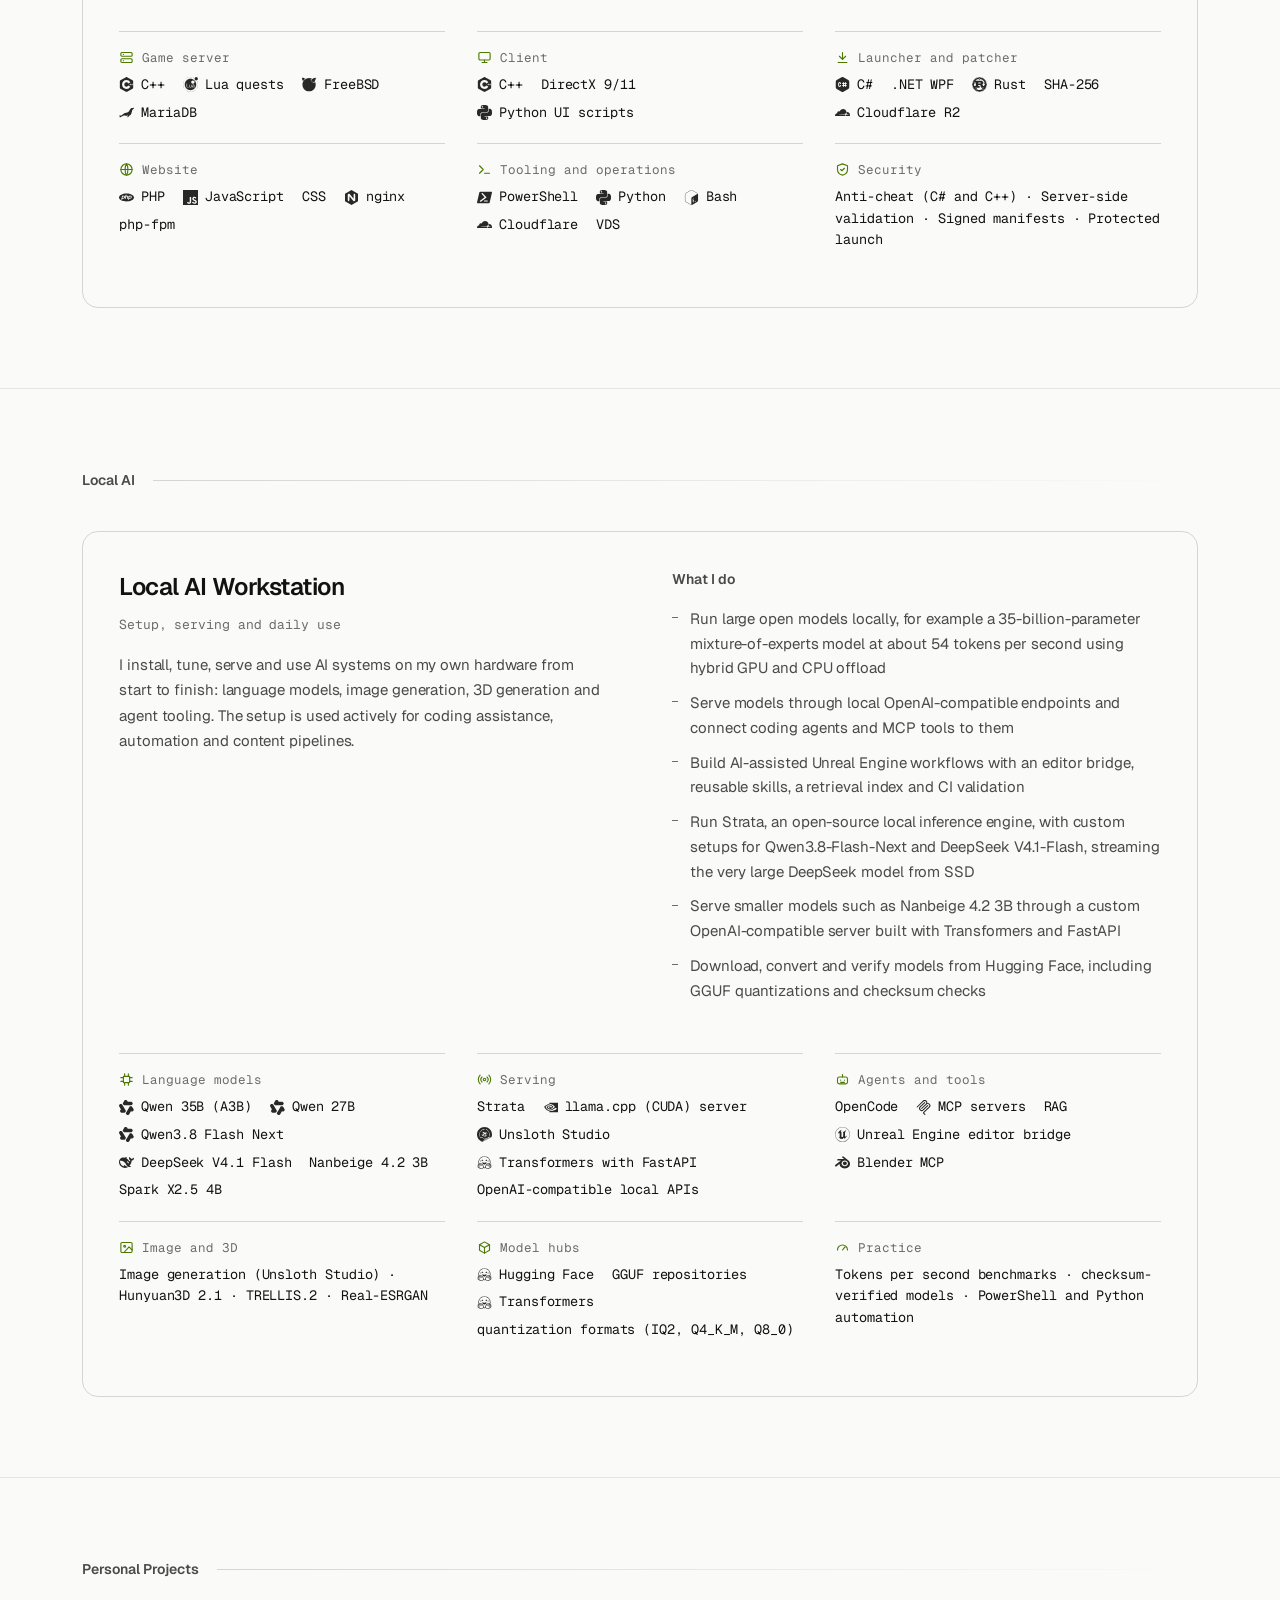
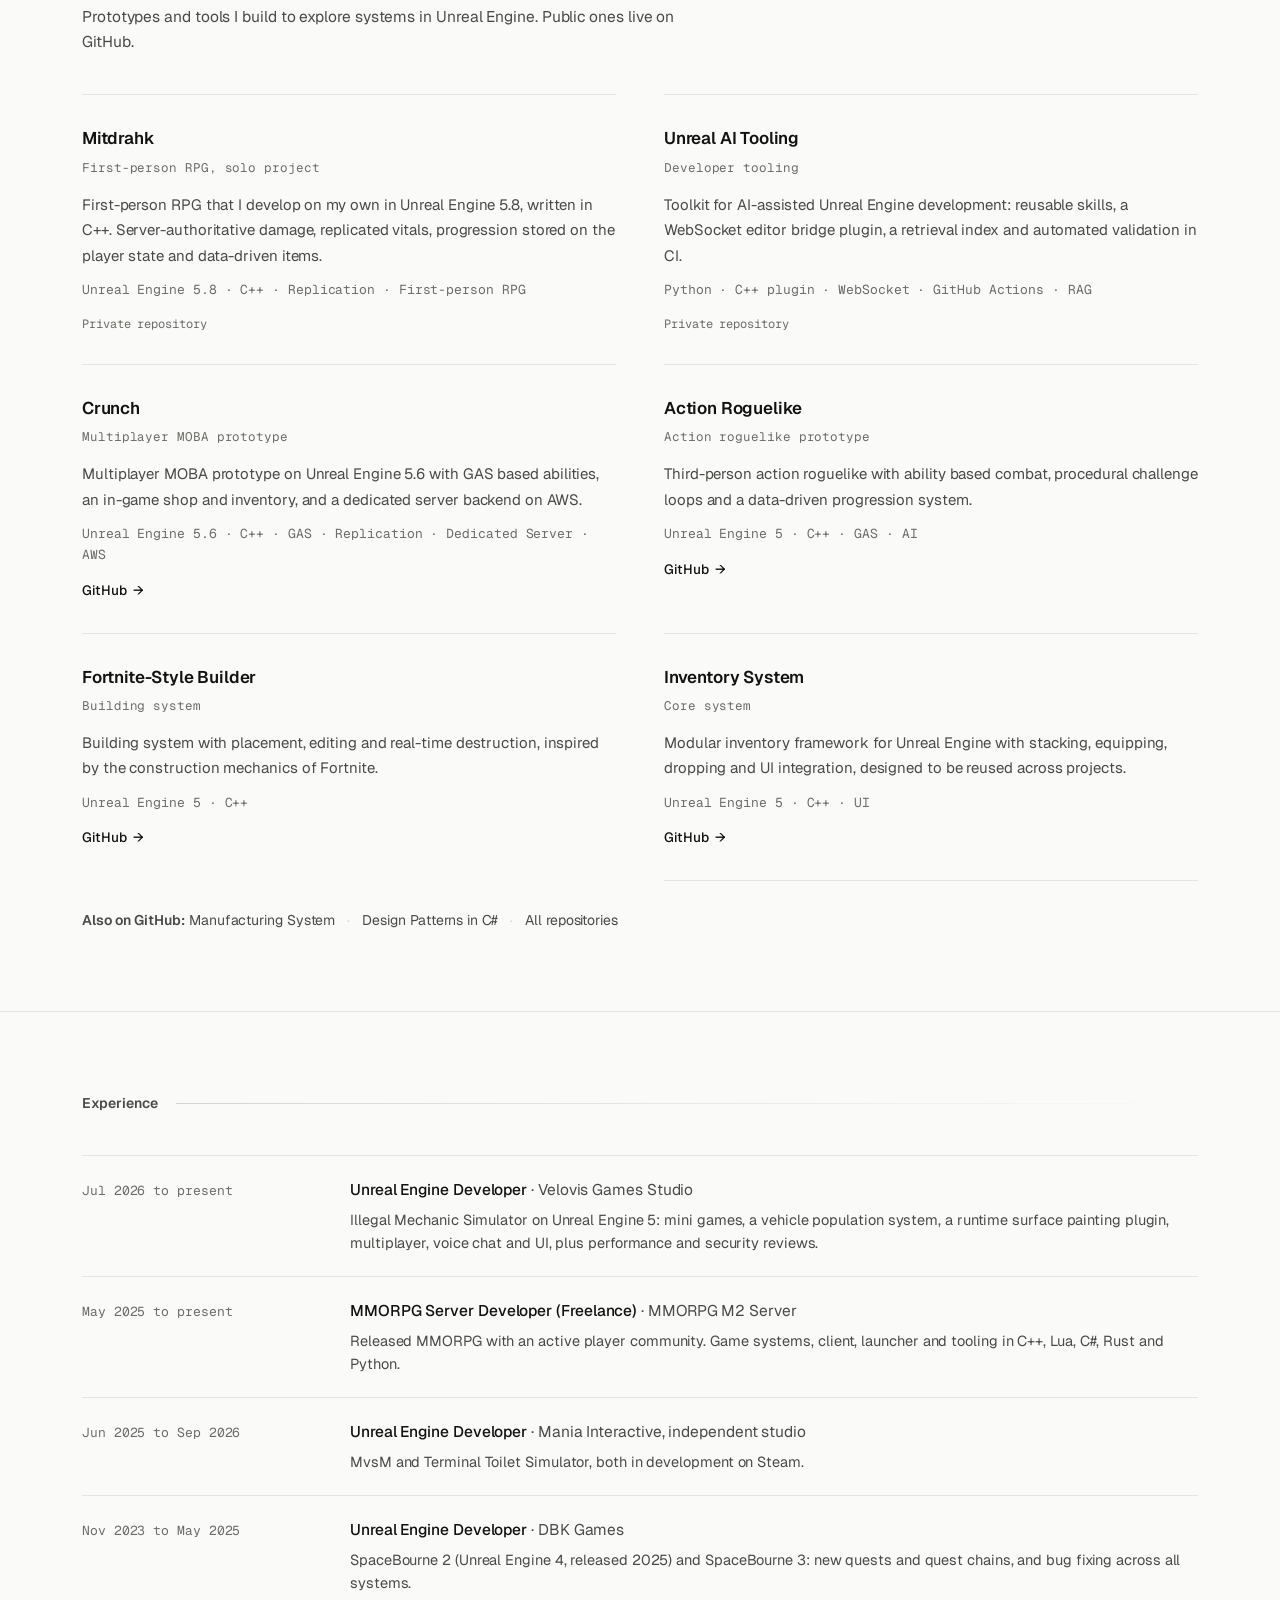
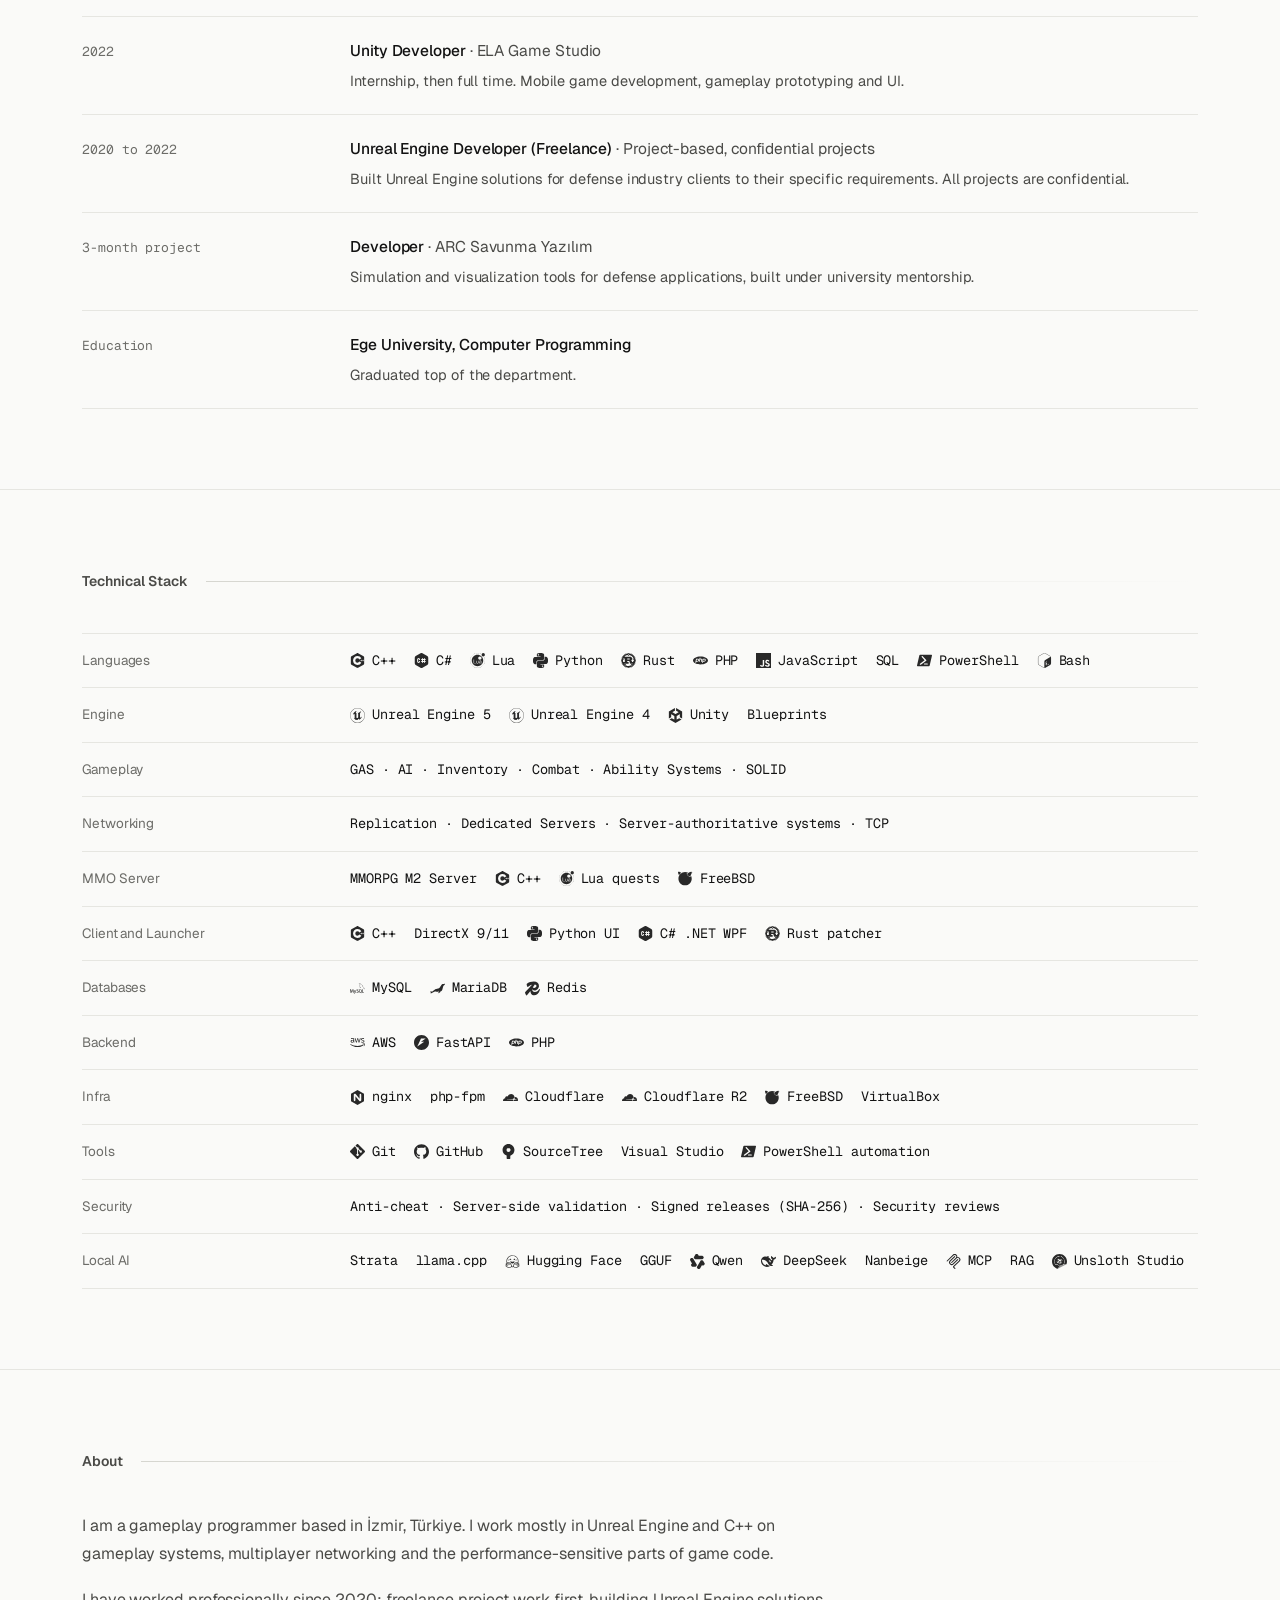
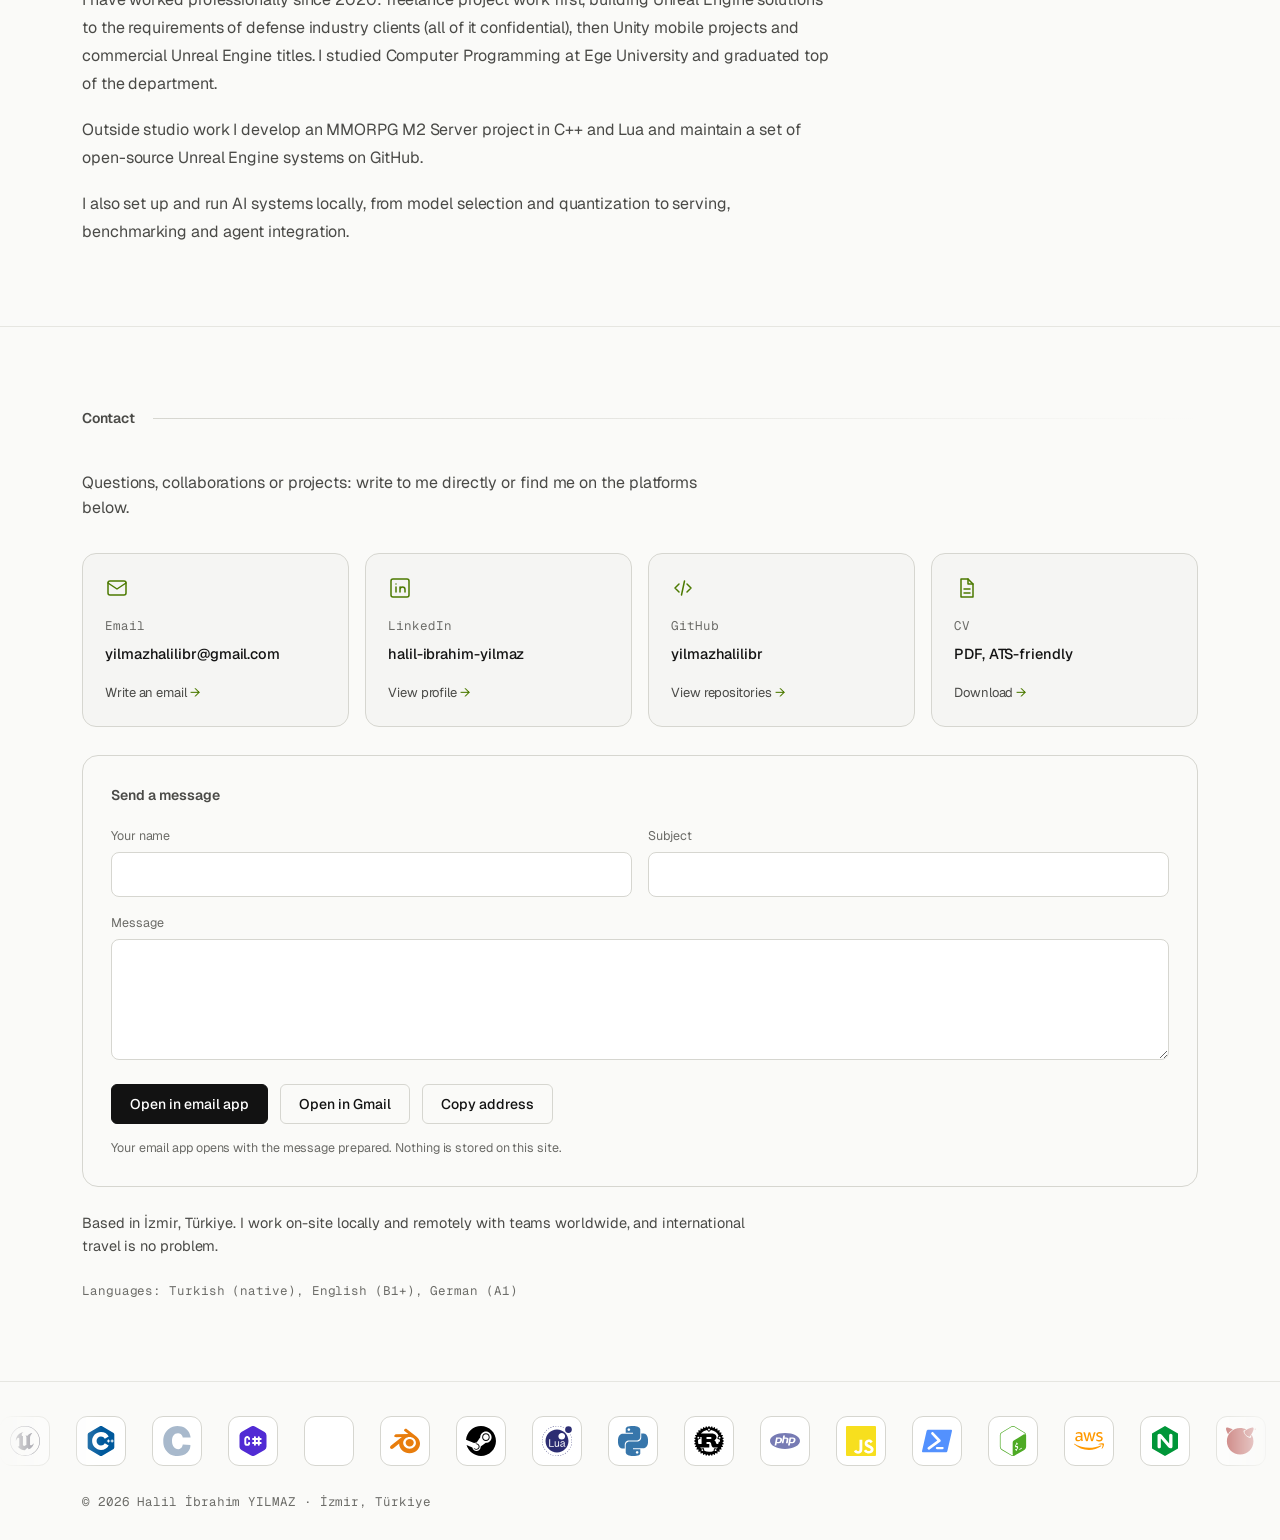
==== commit cd80a0dd: "Version icon URLs to bust favicon cache" ====
--- a/index.html
+++ b/index.html
@@ -46,13 +46,13 @@
   }
 })();
 </script>
-<link rel="icon" type="image/svg+xml" href="assets/favicon.svg">
-<link rel="icon" href="assets/favicon.ico" sizes="any">
-<link rel="icon" type="image/png" sizes="16x16" href="assets/favicon-16.png">
-<link rel="icon" type="image/png" sizes="32x32" href="assets/favicon-32.png">
-<link rel="icon" type="image/png" sizes="48x48" href="assets/favicon-48.png">
-<link rel="apple-touch-icon" href="assets/apple-touch-icon.png">
-<link rel="manifest" href="manifest.webmanifest">
+<link rel="icon" type="image/svg+xml" href="assets/favicon.svg?v=3">
+<link rel="icon" href="assets/favicon.ico?v=3" sizes="any">
+<link rel="icon" type="image/png" sizes="16x16" href="assets/favicon-16.png?v=3">
+<link rel="icon" type="image/png" sizes="32x32" href="assets/favicon-32.png?v=3">
+<link rel="icon" type="image/png" sizes="48x48" href="assets/favicon-48.png?v=3">
+<link rel="apple-touch-icon" href="assets/apple-touch-icon.png?v=3">
+<link rel="manifest" href="manifest.webmanifest?v=3">
 <link rel="preconnect" href="https://fonts.googleapis.com">
 <link rel="preconnect" href="https://fonts.gstatic.com" crossorigin>
 <link href="https://fonts.googleapis.com/css2?family=Geist:wght@400;500;600;700&family=Geist+Mono:wght@400;500&display=swap" rel="stylesheet">
@@ -88,7 +88,7 @@
 
 <header class="site-header">
   <div class="container header-inner">
-    <a class="brand" href="#home"><img class="brand-mark" src="assets/favicon.svg" width="28" height="28" alt=""><span class="brand-full">Halil İbrahim YILMAZ</span><span class="brand-short">HIY.</span></a>
+    <a class="brand" href="#home"><img class="brand-mark" src="assets/favicon.svg?v=3" width="28" height="28" alt=""><span class="brand-full">Halil İbrahim YILMAZ</span><span class="brand-short">HIY.</span></a>
     <nav class="site-nav" aria-label="Main">
       <a href="#work" data-i18n="nav_work">Work</a>
       <a href="#m2server">MMORPG</a>
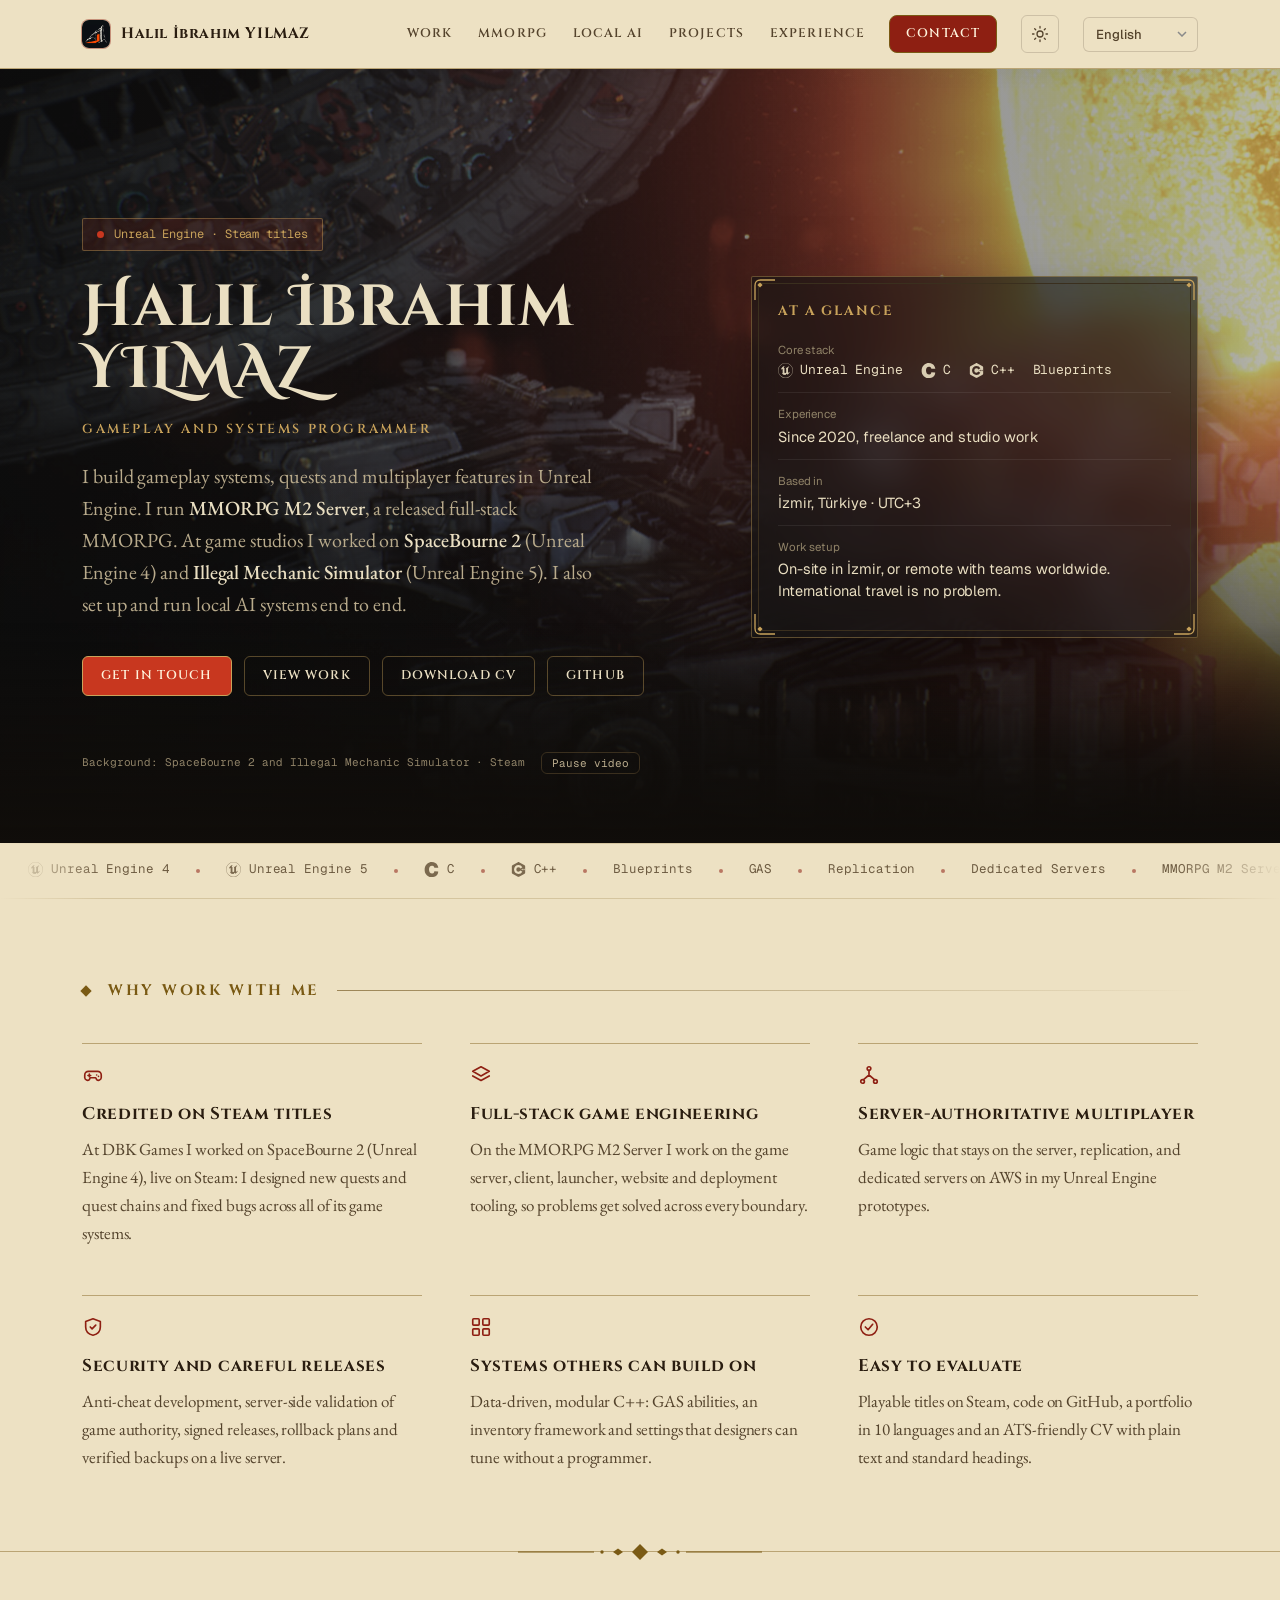
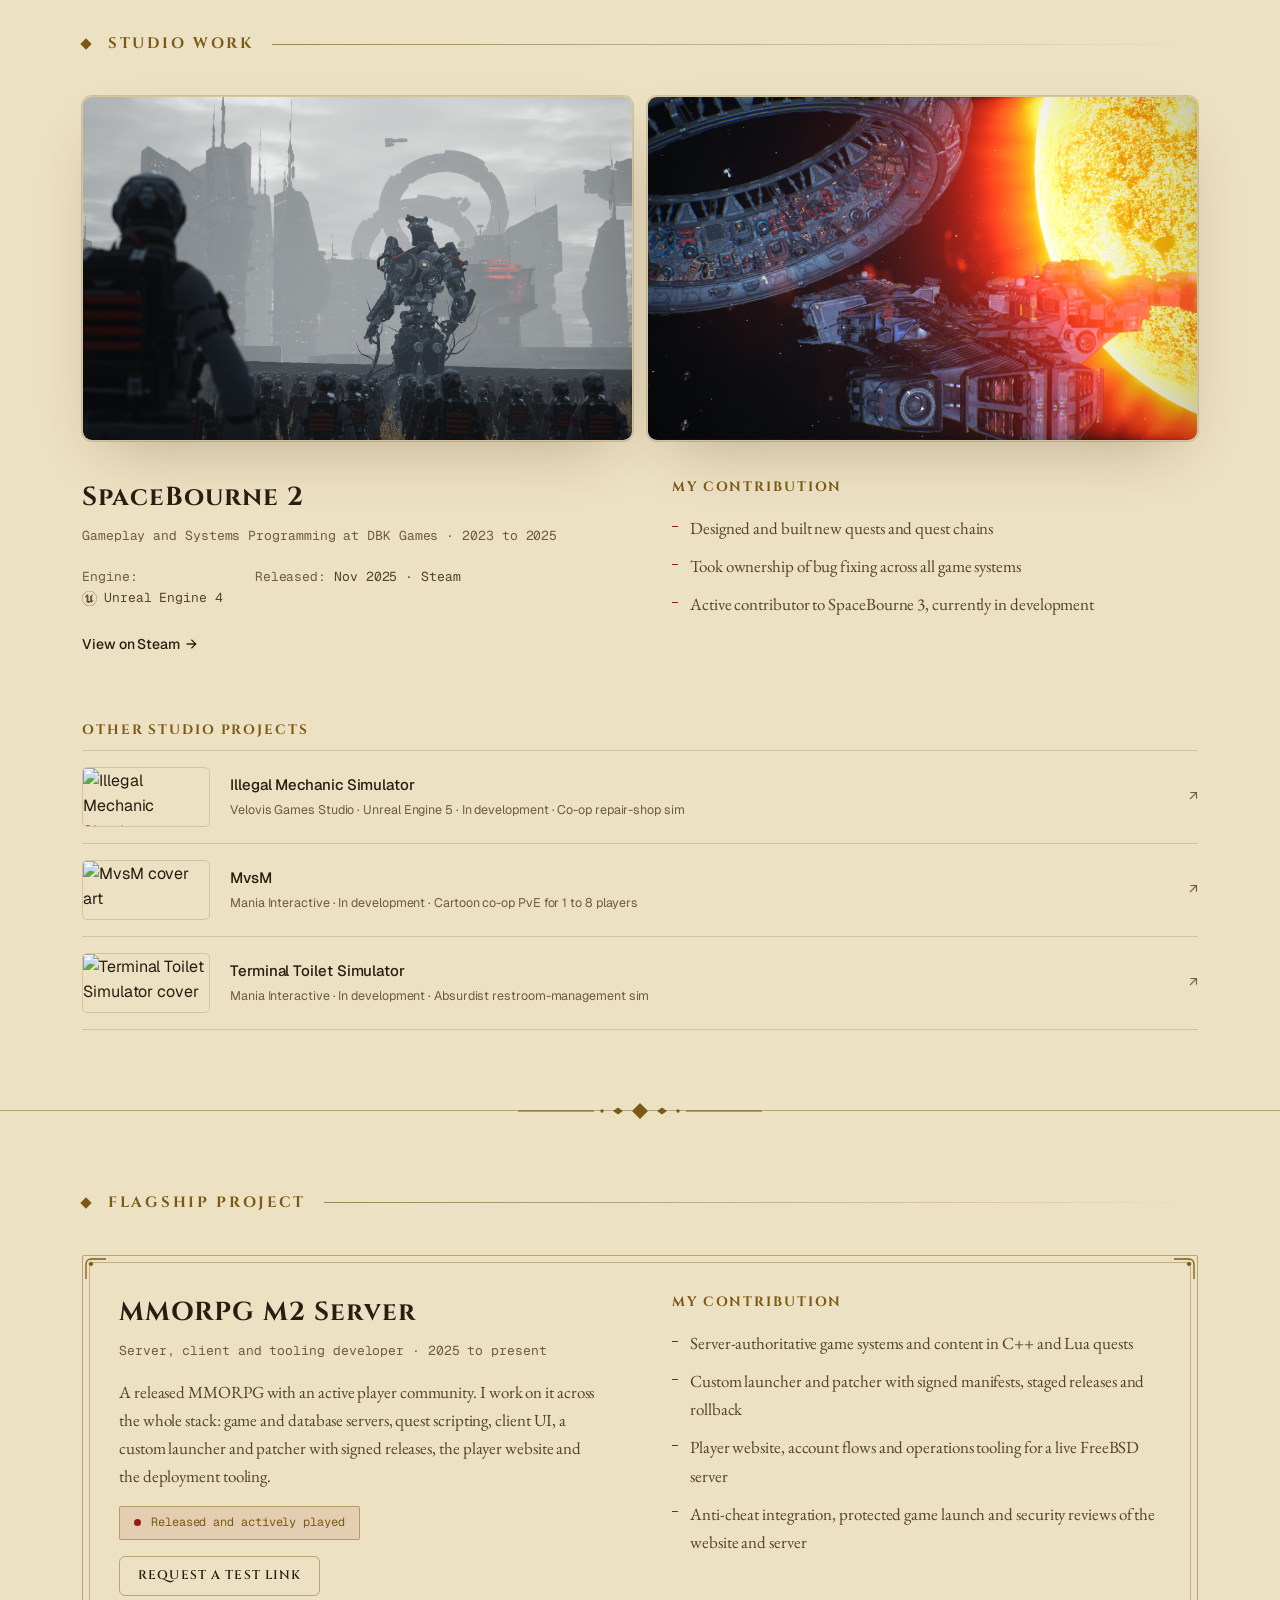
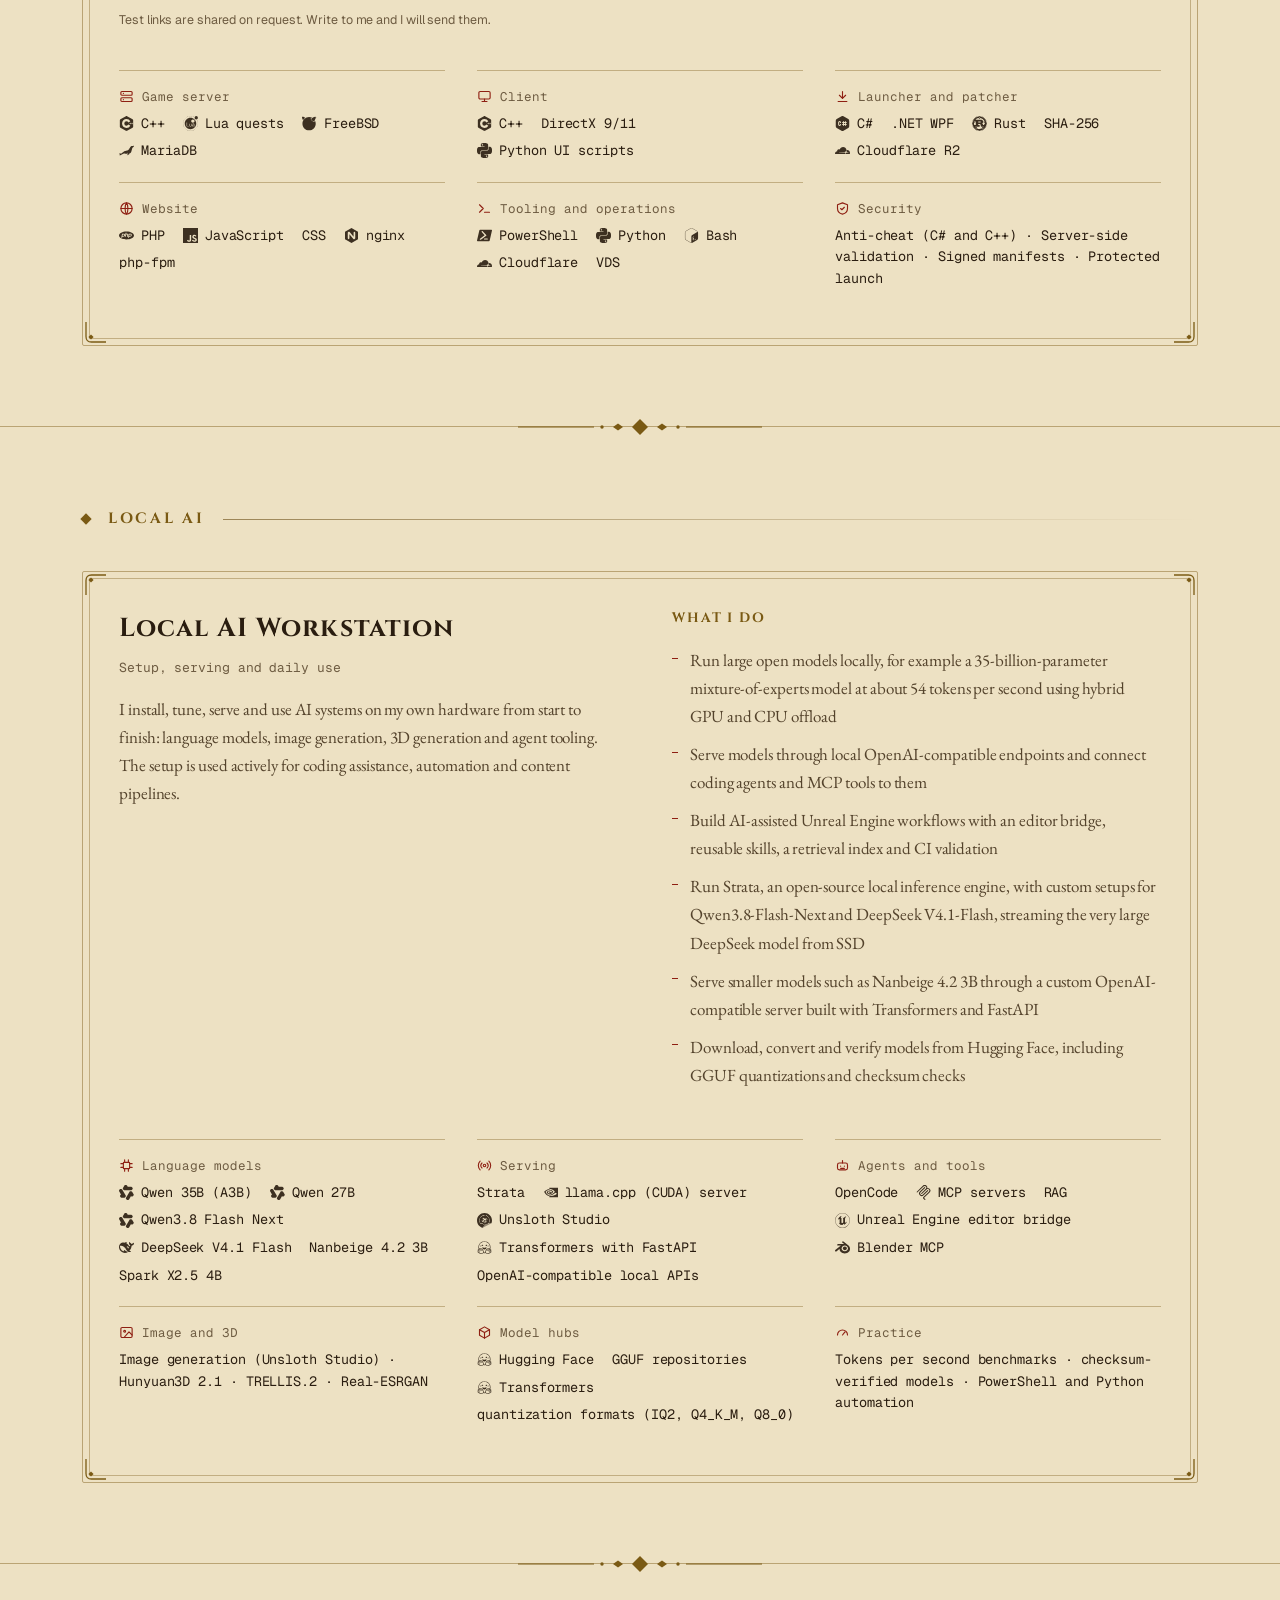
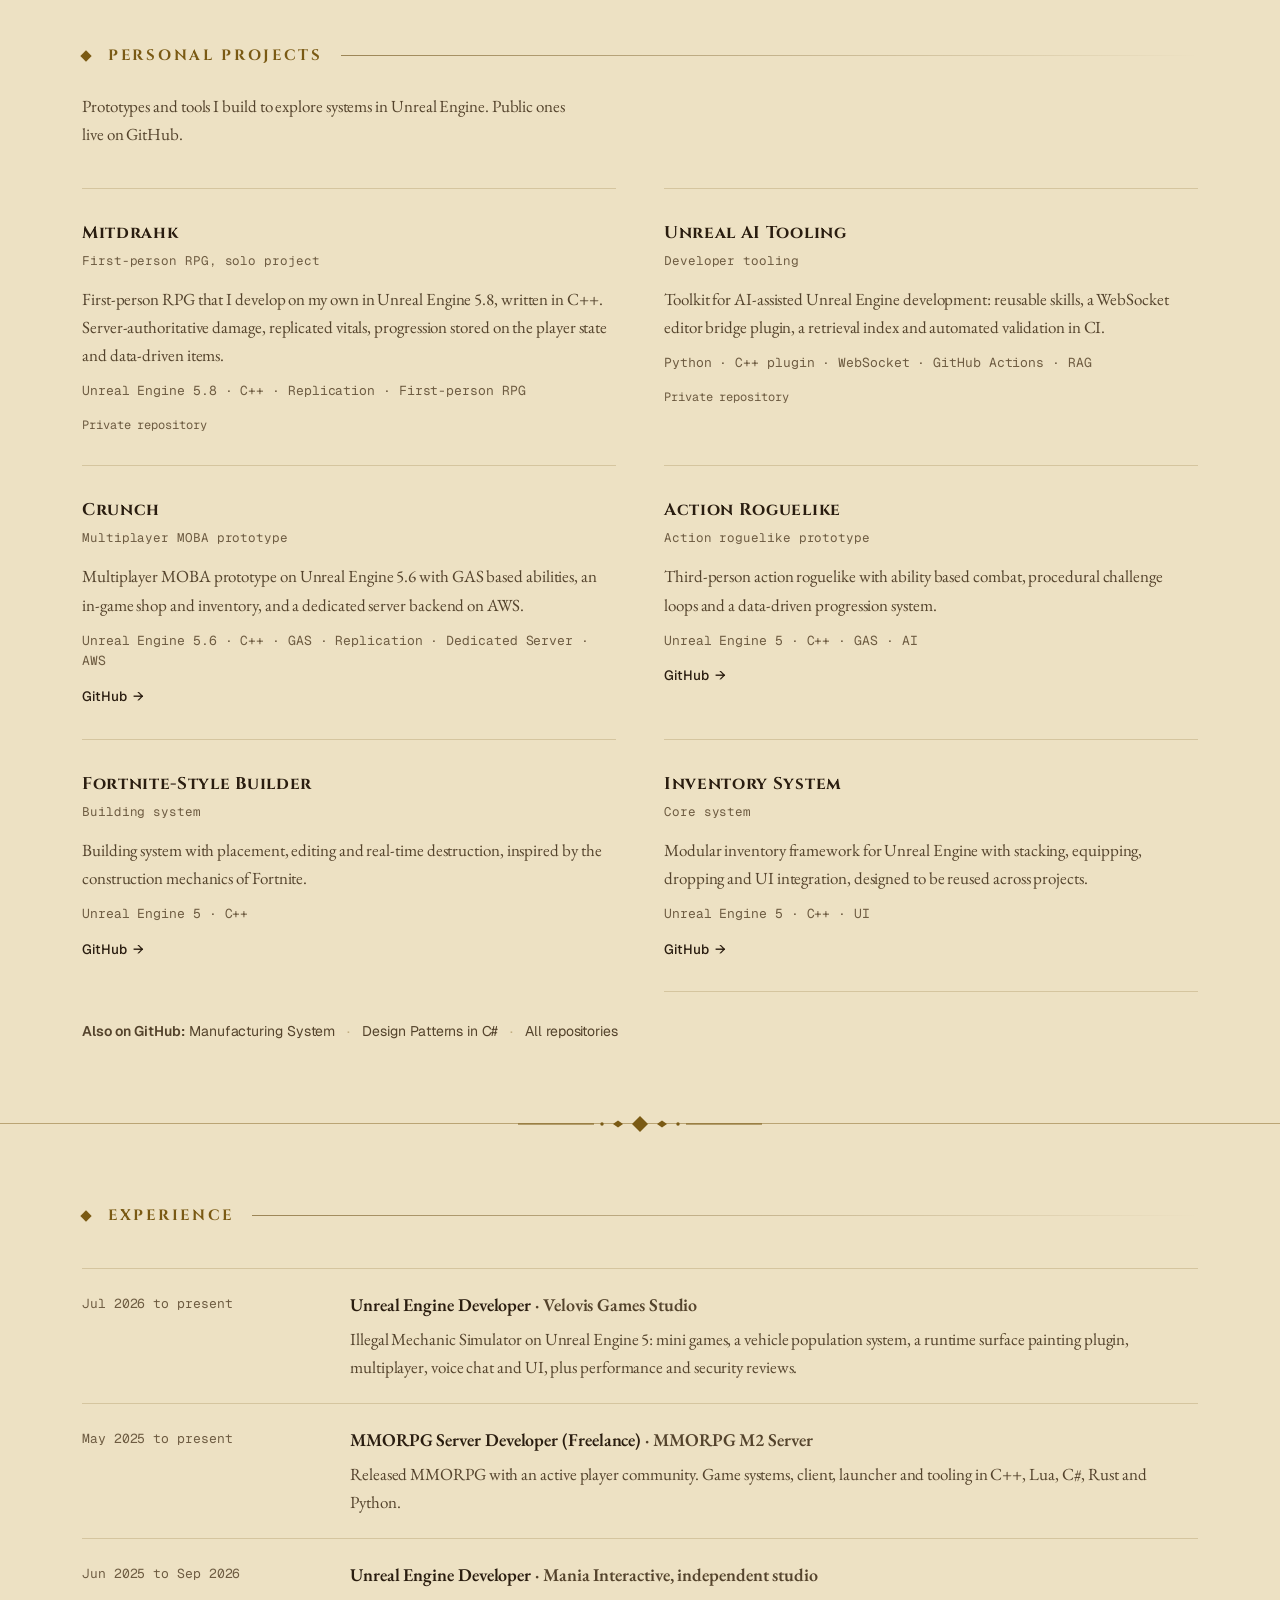
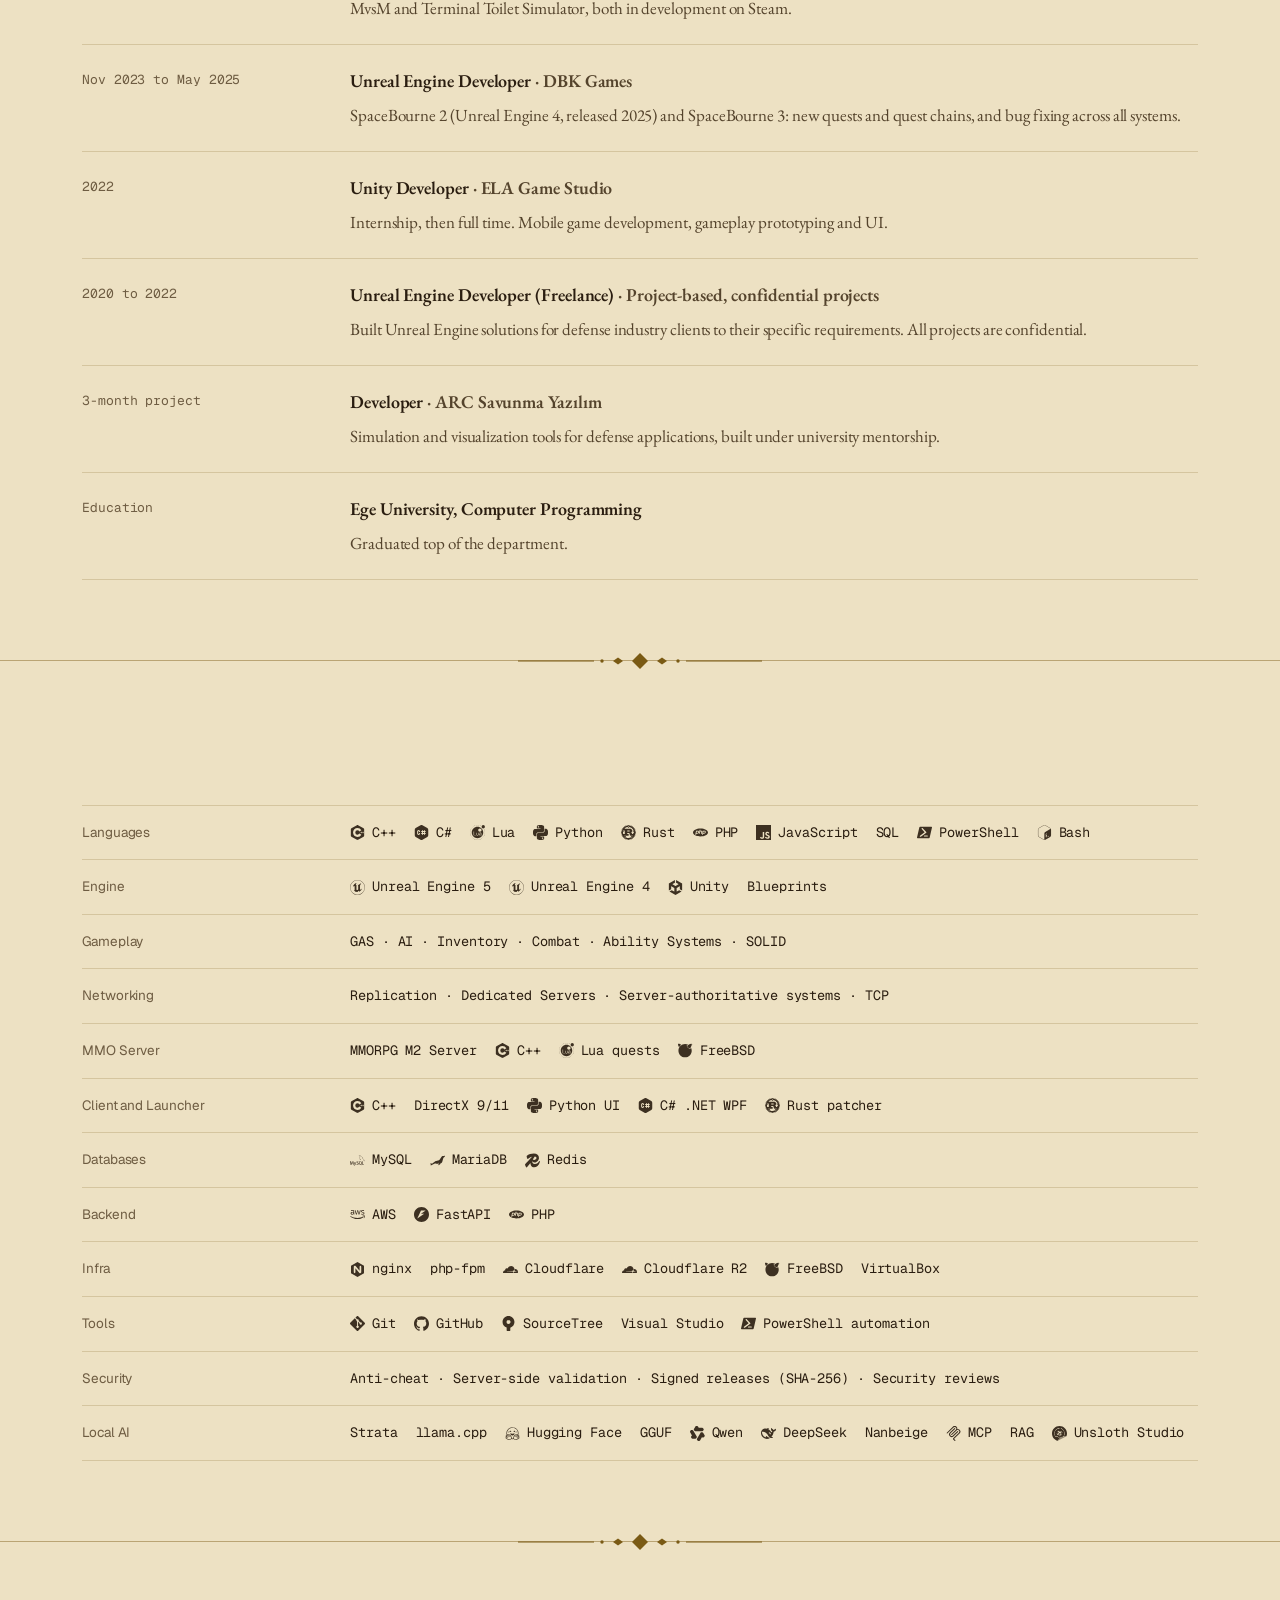
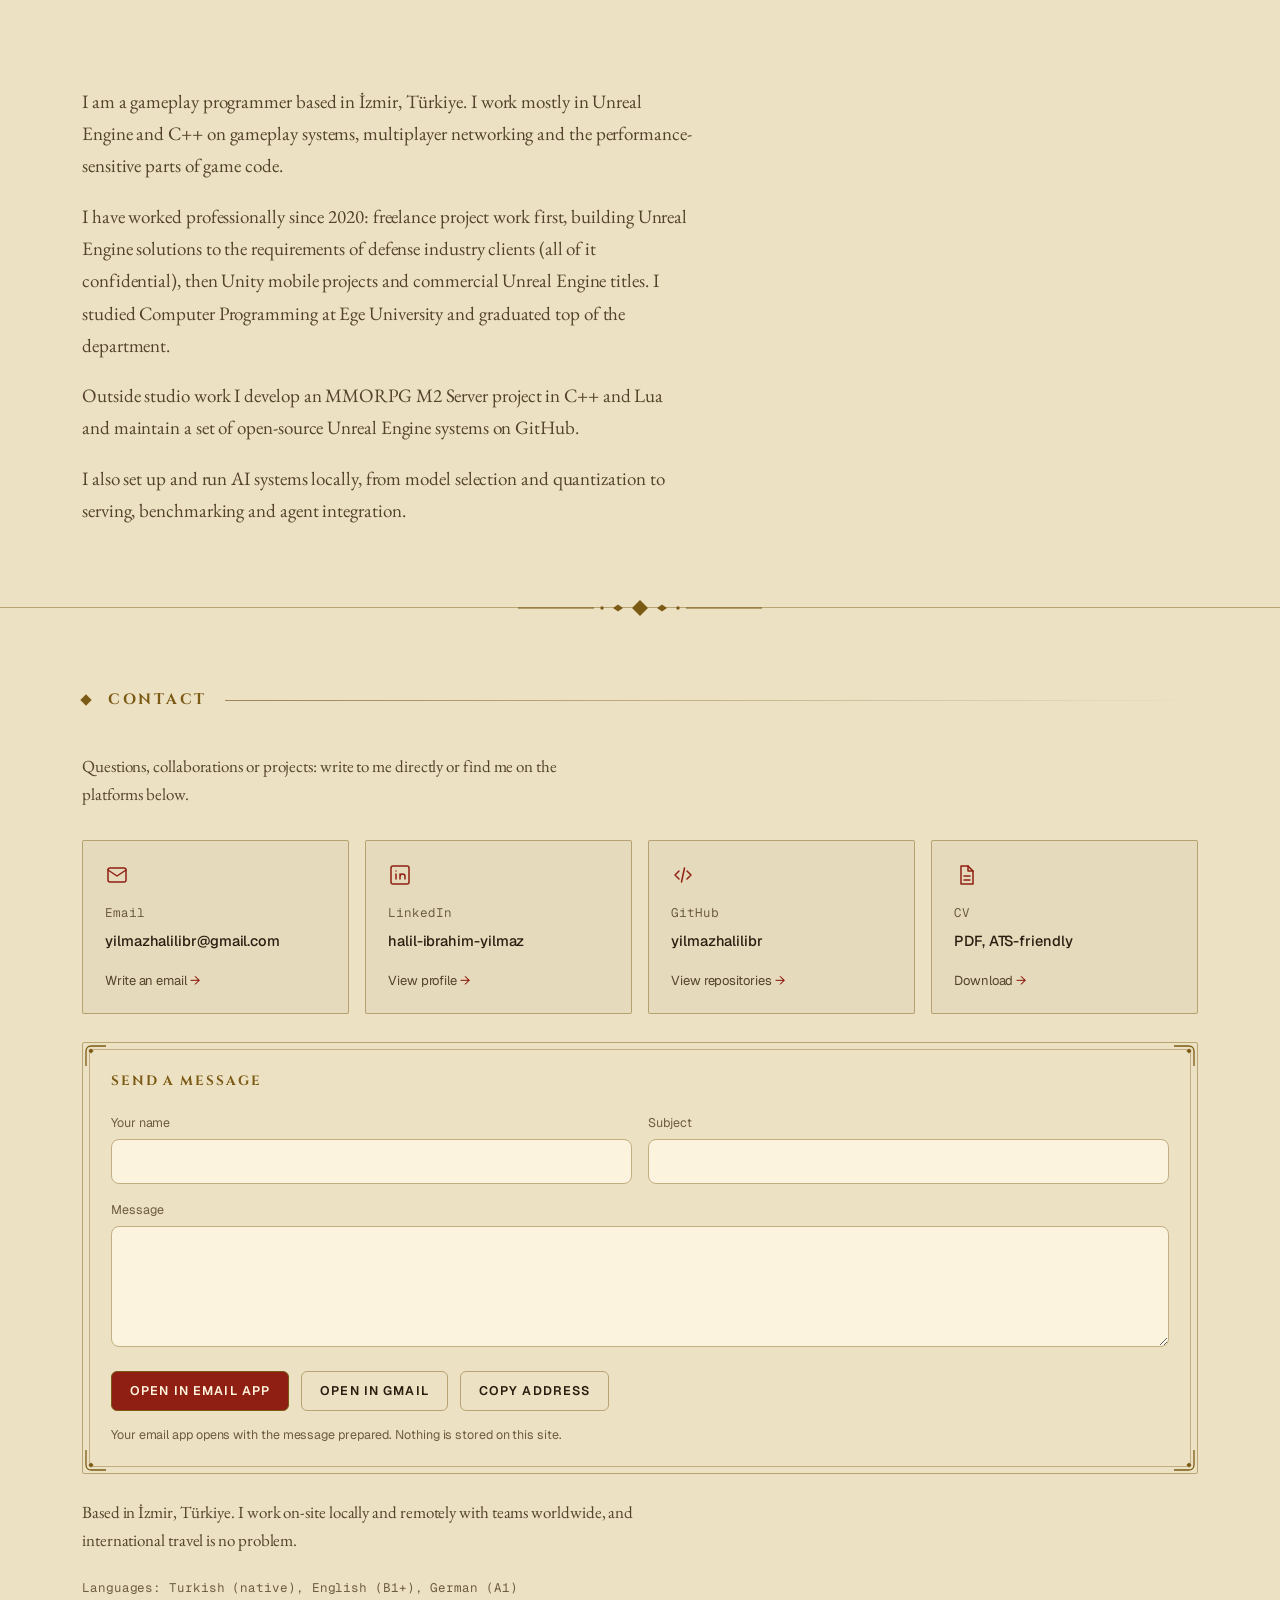
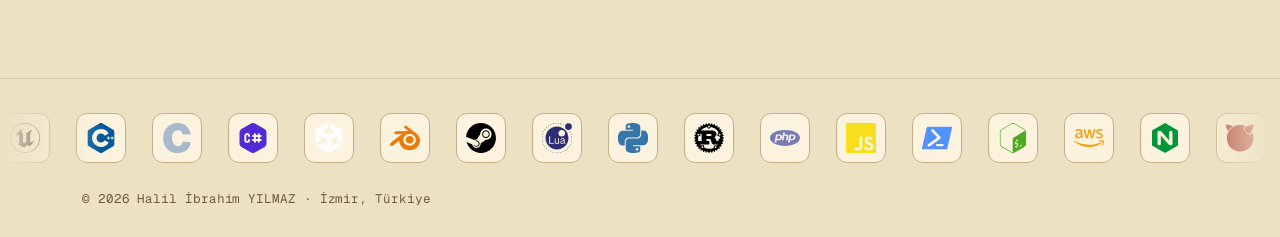
==== commit 4f5e9f63: "Medieval theme (leather, gold, crimson), new logo icon and favicon set, ornaments" ====
--- a/index.html
+++ b/index.html
@@ -3,14 +3,14 @@
 <head>
 <meta charset="UTF-8">
 <meta name="viewport" content="width=device-width, initial-scale=1.0, viewport-fit=cover">
-<meta name="theme-color" content="#0D0D0D">
+<meta name="theme-color" content="#100D0A">
 <script>
 /* Theme before first paint: saved choice, else the visitor's system setting, else dark. */
 (function () {
   var t; try { t = localStorage.getItem('theme'); } catch (e) {}
   if (t !== 'light' && t !== 'dark') t = (window.matchMedia && matchMedia('(prefers-color-scheme: light)').matches) ? 'light' : 'dark';
   document.documentElement.setAttribute('data-theme', t);
-  var m = document.querySelector('meta[name="theme-color"]'); if (m) m.content = t === 'light' ? '#FAFAF8' : '#0D0D0D';
+  var m = document.querySelector('meta[name="theme-color"]'); if (m) m.content = t === 'light' ? '#EDE1C3' : '#100D0A';
 })();
 </script>
 <title>Halil İbrahim YILMAZ | Gameplay Programmer</title>
@@ -46,16 +46,15 @@
   }
 })();
 </script>
-<link rel="icon" type="image/svg+xml" href="assets/favicon.svg?v=3">
-<link rel="icon" href="assets/favicon.ico?v=3" sizes="any">
-<link rel="icon" type="image/png" sizes="16x16" href="assets/favicon-16.png?v=3">
-<link rel="icon" type="image/png" sizes="32x32" href="assets/favicon-32.png?v=3">
-<link rel="icon" type="image/png" sizes="48x48" href="assets/favicon-48.png?v=3">
-<link rel="apple-touch-icon" href="assets/apple-touch-icon.png?v=3">
-<link rel="manifest" href="manifest.webmanifest?v=3">
+<link rel="icon" href="assets/favicon.ico?v=4" sizes="any">
+<link rel="icon" type="image/png" sizes="16x16" href="assets/favicon-16.png?v=4">
+<link rel="icon" type="image/png" sizes="32x32" href="assets/favicon-32.png?v=4">
+<link rel="icon" type="image/png" sizes="48x48" href="assets/favicon-48.png?v=4">
+<link rel="apple-touch-icon" href="assets/apple-touch-icon.png?v=4">
+<link rel="manifest" href="manifest.webmanifest?v=4">
 <link rel="preconnect" href="https://fonts.googleapis.com">
 <link rel="preconnect" href="https://fonts.gstatic.com" crossorigin>
-<link href="https://fonts.googleapis.com/css2?family=Geist:wght@400;500;600;700&family=Geist+Mono:wght@400;500&display=swap" rel="stylesheet">
+<link href="https://fonts.googleapis.com/css2?family=Cinzel+Decorative:wght@700&family=Cinzel:wght@500;600;700&family=EB+Garamond:ital,wght@0,400;0,500;0,600;1,400&family=Geist:wght@400;500;600;700&family=Geist+Mono:wght@400;500&display=swap" rel="stylesheet">
 <link rel="stylesheet" href="styles.css">
 <script type="application/ld+json">
 {
@@ -88,7 +87,7 @@
 
 <header class="site-header">
   <div class="container header-inner">
-    <a class="brand" href="#home"><img class="brand-mark" src="assets/favicon.svg?v=3" width="28" height="28" alt=""><span class="brand-full">Halil İbrahim YILMAZ</span><span class="brand-short">HIY.</span></a>
+    <a class="brand" href="#home"><img class="brand-mark" src="assets/icon-192.png?v=4" width="28" height="28" alt=""><span class="brand-full">Halil İbrahim YILMAZ</span><span class="brand-short">HIY.</span></a>
     <nav class="site-nav" aria-label="Main">
       <a href="#work" data-i18n="nav_work">Work</a>
       <a href="#m2server">MMORPG</a>
--- a/styles.css
+++ b/styles.css
@@ -7,62 +7,67 @@
 
 :root, .hero {
   color-scheme: dark;
-  --bg: #0D0D0D;
-  --surface: #141414;
-  --line: #1F1F1F;
-  --line-strong: #2A2A2A;
-  --line-hi: #3D3D3D;
-  --text: #F2F2F2;
-  --text-hi: #FFFFFF;
-  --text-2: #A0A0A0;
-  --text-3: #8A8A8A;
-  --accent: #C8FF00;
-  --on-text: #0D0D0D;
-  --on-accent: #0D0D0D;
-  --accent-soft: rgba(200, 255, 0, 0.08);
-  --accent-line: rgba(200, 255, 0, 0.28);
-  --veil: rgba(10, 10, 10, 0.78);
-  --hover: rgba(255, 255, 255, 0.05);
-  --hover-2: rgba(255, 255, 255, 0.07);
-  --hair: rgba(255, 255, 255, 0.1);
-  --field: rgba(0, 0, 0, 0.35);
-  --card-bg: rgba(255, 255, 255, 0.015);
-  --tab-bg: rgba(20, 20, 20, 0.84);
-  --tile: #f2f2f2;
+  --bg: #100D0A;
+  --surface: #18130E;
+  --line: #2A2216;
+  --line-strong: #3A2F1E;
+  --line-hi: #5A4A2E;
+  --text: #EADFC2;
+  --text-hi: #FFF3D6;
+  --text-2: #B9AB8C;
+  --text-3: #8F8267;
+  --accent: #C8371F;
+  --gold: #C9A35B;
+  --gold-dim: rgba(201, 163, 91, 0.4);
+  --on-text: #100D0A;
+  --on-accent: #FFF3DC;
+  --accent-soft: rgba(200, 55, 31, 0.13);
+  --accent-line: rgba(200, 55, 31, 0.5);
+  --veil: rgba(16, 13, 10, 0.84);
+  --hover: rgba(234, 223, 194, 0.05);
+  --hover-2: rgba(234, 223, 194, 0.08);
+  --hair: rgba(234, 223, 194, 0.12);
+  --field: rgba(0, 0, 0, 0.4);
+  --card-bg: rgba(234, 223, 194, 0.02);
+  --tab-bg: rgba(24, 19, 14, 0.92);
+  --tile: #EADFC2;
   --tile-line: transparent;
   --shadow: rgba(0, 0, 0, 0.9);
-  --err: #ff8a7a;
+  --err: #FF9A85;
 }
 html[data-theme='light'] {
   color-scheme: light;
-  --bg: #FAFAF8;
-  --surface: #F0F0EC;
-  --line: #E6E6E1;
-  --line-strong: #D6D6D0;
-  --line-hi: #B9B9B2;
-  --text: #121212;
+  --bg: #EDE1C3;
+  --surface: #E3D5B3;
+  --line: #D5C59F;
+  --line-strong: #C2AE82;
+  --line-hi: #9C8556;
+  --text: #2A1D10;
   --text-hi: #000000;
-  --text-2: #4A4A47;
-  --text-3: #6C6C68;
-  --accent: #4C7A00;
-  --on-text: #FFFFFF;
-  --on-accent: #FFFFFF;
-  --accent-soft: rgba(76, 122, 0, 0.09);
-  --accent-line: rgba(76, 122, 0, 0.35);
-  --veil: rgba(250, 250, 248, 0.82);
-  --hover: rgba(0, 0, 0, 0.05);
-  --hover-2: rgba(0, 0, 0, 0.08);
-  --hair: rgba(0, 0, 0, 0.1);
-  --field: #FFFFFF;
-  --card-bg: rgba(0, 0, 0, 0.02);
-  --tab-bg: rgba(255, 255, 255, 0.9);
-  --tile: #FFFFFF;
-  --tile-line: #D6D6D0;
-  --shadow: rgba(0, 0, 0, 0.25);
+  --text-2: #54432C;
+  --text-3: #6E5C42;
+  --accent: #8E1F12;
+  --gold: #7A5A14;
+  --gold-dim: rgba(122, 90, 20, 0.45);
+  --on-text: #FFF3DC;
+  --on-accent: #FFF3DC;
+  --accent-soft: rgba(142, 31, 18, 0.09);
+  --accent-line: rgba(142, 31, 18, 0.42);
+  --veil: rgba(237, 225, 195, 0.88);
+  --hover: rgba(42, 29, 16, 0.05);
+  --hover-2: rgba(42, 29, 16, 0.08);
+  --hair: rgba(42, 29, 16, 0.16);
+  --field: #FBF3DE;
+  --card-bg: rgba(42, 29, 16, 0.03);
+  --tab-bg: rgba(251, 243, 222, 0.94);
+  --tile: #FBF3DE;
+  --tile-line: #C2AE82;
+  --shadow: rgba(70, 45, 10, 0.32);
   --err: #B3261E;
 }
 .hero { color: var(--text); }
 :root {
+  --font-display: 'Cinzel', 'Cormorant Garamond', Georgia, 'Times New Roman', serif;
   --font-sans: 'Geist', system-ui, -apple-system, 'Segoe UI', sans-serif;
   --font-mono: 'Geist Mono', ui-monospace, 'SF Mono', Consolas, monospace;
   --w: 1180px;
@@ -188,8 +193,8 @@
   transition: border-color 0.15s, background 0.15s;
 }
 .btn:hover { border-color: var(--line-hi); background: var(--surface); }
-.btn-primary { background: var(--text); border-color: var(--text); color: var(--on-text); }
-.btn-primary:hover { background: var(--text-hi); border-color: var(--text-hi); }
+.btn-primary { background: var(--accent); border-color: var(--accent); color: var(--on-accent); font-weight: 600; }
+.btn-primary:hover { background: #FF7A33; border-color: #FF7A33; }
 
 .snapshot {
   padding: 24px 26px; border-radius: 14px;
@@ -576,7 +581,7 @@
 .case-note { margin-top: 14px; font-size: 12px; color: var(--text-3); }
 
 .brand { display: inline-flex; align-items: center; gap: 10px; }
-.brand-mark { flex: none; border-radius: 7px; box-shadow: 0 0 0 1px rgba(200, 255, 0, 0.18); }
+.brand-mark { flex: none; border-radius: 7px; box-shadow: 0 0 0 1px var(--accent-line); }
 .contact-work { margin-top: 24px; max-width: 70ch; font-size: 14.5px; color: var(--text-2); }
 
 .m2-status { margin-top: 16px; }
@@ -638,9 +643,9 @@
 .site-nav a.active { color: var(--text); background: var(--hover-2); }
 .site-nav a.nav-cta {
   margin-left: 10px; padding: 8px 16px; border: 0; border-radius: 8px;
-  background: var(--text); color: var(--on-text); font-weight: 600;
-}
-.site-nav a.nav-cta:hover, .site-nav a.nav-cta.active { background: var(--text-hi); color: var(--on-text); }
+  background: var(--accent); color: var(--on-accent); font-weight: 600;
+}
+.site-nav a.nav-cta:hover, .site-nav a.nav-cta.active { background: #FF7A33; color: var(--on-accent); }
 .lang-select select { padding: 8px 30px 8px 12px; border-radius: 8px; font: 500 13px var(--font-sans); border-color: var(--hair); }
 
 /* ── Crosshair (native cursor, JS only for the click animation) ─────── */
@@ -702,3 +707,95 @@
 }
 html[data-theme='light'] .shot i { background: #111; box-shadow: 0 0 0 1px rgba(255, 255, 255, 0.85); }
 html[data-theme='light'] .shot .hm::before, html[data-theme='light'] .shot .hm::after { background: #111; box-shadow: 0 0 0 1px rgba(255, 255, 255, 0.85); }
+
+/* ── RPG theme: ember and parchment, serif display type, framed panels ── */
+html[data-theme='light'] .btn-primary:hover, html[data-theme='light'] .site-nav a.nav-cta:hover { background: #C24400; border-color: #C24400; }
+h1, .section-label, .why-grid h3, .featured-info h3, .case-head h3, .m2 h3, .brand-full, .snap-head, .contrib h4, .composer-head, .subhead {
+  font-family: var(--font-display);
+}
+.hero h1 { font-weight: 700; letter-spacing: 0.01em; font-size: clamp(2.2rem, 4.6vw, 3.6rem); line-height: 1.08; }
+.brand-full { font-size: 15px; font-weight: 700; letter-spacing: 0.04em; }
+.section-label.mono, .subhead.mono, .contrib h4.mono, .composer-head.mono, .snap-head.mono {
+  font-family: var(--font-display); font-weight: 700; font-size: 13.5px; letter-spacing: 0.14em; text-transform: uppercase; color: var(--gold);
+}
+.section-label::before { content: ''; width: 9px; height: 9px; flex: none; background: var(--accent); transform: rotate(45deg); }
+.section-label::after { background: linear-gradient(90deg, var(--line-hi), transparent); }
+.why-grid h3, .featured-info h3, .case-head h3 { font-weight: 700; letter-spacing: 0.02em; }
+.featured-info h3, .m2 h3 { font-size: 26px; }
+.why-grid article { border-top-color: var(--line-hi); }
+
+/* framed panels: corner brackets like a game UI window */
+.m2, .snapshot, .composer { position: relative; border-color: var(--line-strong); border-radius: 6px; }
+.m2::before, .snapshot::before, .composer::before {
+  content: ''; position: absolute; inset: 7px; pointer-events: none;
+  background:
+    linear-gradient(var(--gold), var(--gold)) top left / 16px 1px no-repeat,
+    linear-gradient(var(--gold), var(--gold)) top left / 1px 16px no-repeat,
+    linear-gradient(var(--gold), var(--gold)) top right / 16px 1px no-repeat,
+    linear-gradient(var(--gold), var(--gold)) top right / 1px 16px no-repeat,
+    linear-gradient(var(--gold), var(--gold)) bottom left / 16px 1px no-repeat,
+    linear-gradient(var(--gold), var(--gold)) bottom left / 1px 16px no-repeat,
+    linear-gradient(var(--gold), var(--gold)) bottom right / 16px 1px no-repeat,
+    linear-gradient(var(--gold), var(--gold)) bottom right / 1px 16px no-repeat;
+  opacity: 0.75;
+}
+.c-card, .btn, .lang-select select, .theme-toggle, .vid-toggle, .copy-btn { border-radius: 6px; }
+.c-card:hover { border-color: var(--accent); }
+.badge { border-radius: 4px; }
+.hero-role { color: var(--gold); letter-spacing: 0.02em; }
+.contrib li::before { background: var(--accent); }
+.link-arrow:hover, .title-list a:hover .tl-name, .more a:hover { color: var(--accent); }
+.progress { background: linear-gradient(90deg, var(--accent), var(--gold)); }
+.dot { background: var(--accent); }
+
+/* ── Medieval (Skyrim / Witcher 3): leather, aged gold, blood red, engraved serif ── */
+:root { --font-display: 'Cinzel', 'Cormorant Garamond', Georgia, serif; --font-text: 'EB Garamond', 'Cormorant Garamond', Georgia, serif; }
+.hero h1 { font-family: 'Cinzel Decorative', 'Cinzel', Georgia, serif; font-weight: 700; letter-spacing: 0.02em; }
+.hero-role.mono { font-family: var(--font-display); font-size: 13px; font-weight: 600; letter-spacing: 0.2em; text-transform: uppercase; color: var(--gold); }
+.hero-bio { font-family: var(--font-text); font-size: 20px; line-height: 1.6; }
+.why-grid p, .xp-desc, .case-desc, .m2-desc, .contrib li, .cases-intro, .contact-intro, .contact-work { font-family: var(--font-text); font-size: 17px; line-height: 1.65; }
+.about p { font-family: var(--font-text); font-size: 19px; line-height: 1.7; }
+.xp-role, .xp-role .org { font-family: var(--font-text); font-size: 18px; font-weight: 600; }
+.site-nav a, .btn { font-family: var(--font-display); font-size: 12.5px; font-weight: 600; letter-spacing: 0.09em; text-transform: uppercase; }
+.site-nav a { padding: 9px 12px; }
+.btn { border-color: var(--gold-dim); }
+.btn-primary { background: var(--accent); border-color: var(--gold); color: var(--on-accent); }
+.btn-primary:hover { background: #E04A30; border-color: var(--gold); }
+.site-nav a.nav-cta { border: 1px solid var(--gold); background: var(--accent); color: var(--on-accent); }
+.site-nav a.nav-cta:hover, .site-nav a.nav-cta.active { background: #E04A30; color: var(--on-accent); }
+html[data-theme='light'] .btn-primary:hover, html[data-theme='light'] .site-nav a.nav-cta:hover, html[data-theme='light'] .site-nav a.nav-cta.active { background: #A92A1A; }
+.site-header { border-bottom: 1px solid var(--gold-dim); }
+.progress { background: linear-gradient(90deg, var(--accent), var(--gold)); }
+
+/* hero: warm, aged grade over the media */
+.hero-bg > video, .hero-bg > .bg-still { filter: sepia(0.38) saturate(0.88) contrast(1.06); }
+
+/* section dividers: engraved line with a centred ornament */
+.section + .section { position: relative; border-top-color: var(--gold-dim); }
+.section + .section::before {
+  content: ''; position: absolute; top: -9px; left: 50%; width: 260px; height: 18px; margin-left: -130px; background: var(--gold);
+  -webkit-mask: url(assets/ornament-divider.svg) center / contain no-repeat; mask: url(assets/ornament-divider.svg) center / contain no-repeat;
+}
+.section-label.mono { font-size: 15px; letter-spacing: 0.18em; }
+.section-label::before { width: 8px; height: 8px; background: var(--gold); }
+
+/* panels: double engraved frame with corner flourishes */
+.m2, .snapshot, .composer { border-radius: 2px; border: 1px solid var(--gold-dim); }
+.m2::before, .snapshot::before, .composer::before {
+  content: ''; position: absolute; inset: 6px; pointer-events: none; opacity: 1; background: none;
+  border: 1px solid var(--line-strong);
+}
+.m2::after, .snapshot::after, .composer::after {
+  content: ''; position: absolute; inset: 2px; pointer-events: none; background: var(--gold);
+  -webkit-mask: url(assets/corner-tl.svg) top left / 22px 22px no-repeat, url(assets/corner-tr.svg) top right / 22px 22px no-repeat, url(assets/corner-bl.svg) bottom left / 22px 22px no-repeat, url(assets/corner-br.svg) bottom right / 22px 22px no-repeat;
+  mask: url(assets/corner-tl.svg) top left / 22px 22px no-repeat, url(assets/corner-tr.svg) top right / 22px 22px no-repeat, url(assets/corner-bl.svg) bottom left / 22px 22px no-repeat, url(assets/corner-br.svg) bottom right / 22px 22px no-repeat;
+}
+.c-card { border-color: var(--gold-dim); border-radius: 2px; }
+.c-card:hover { border-color: var(--gold); }
+.badge { border-radius: 2px; }
+.title-list a:hover { background: var(--hover); }
+.why-grid article { border-top: 1px solid var(--gold-dim); }
+.why-grid h3, .featured-info h3, .case-head h3, .m2 h3 { letter-spacing: 0.04em; }
+.logo-track img { background: var(--tile); }
+.badge { color: var(--gold); border-color: var(--gold-dim); background: var(--accent-soft); }
+.dot { background: var(--accent); }
